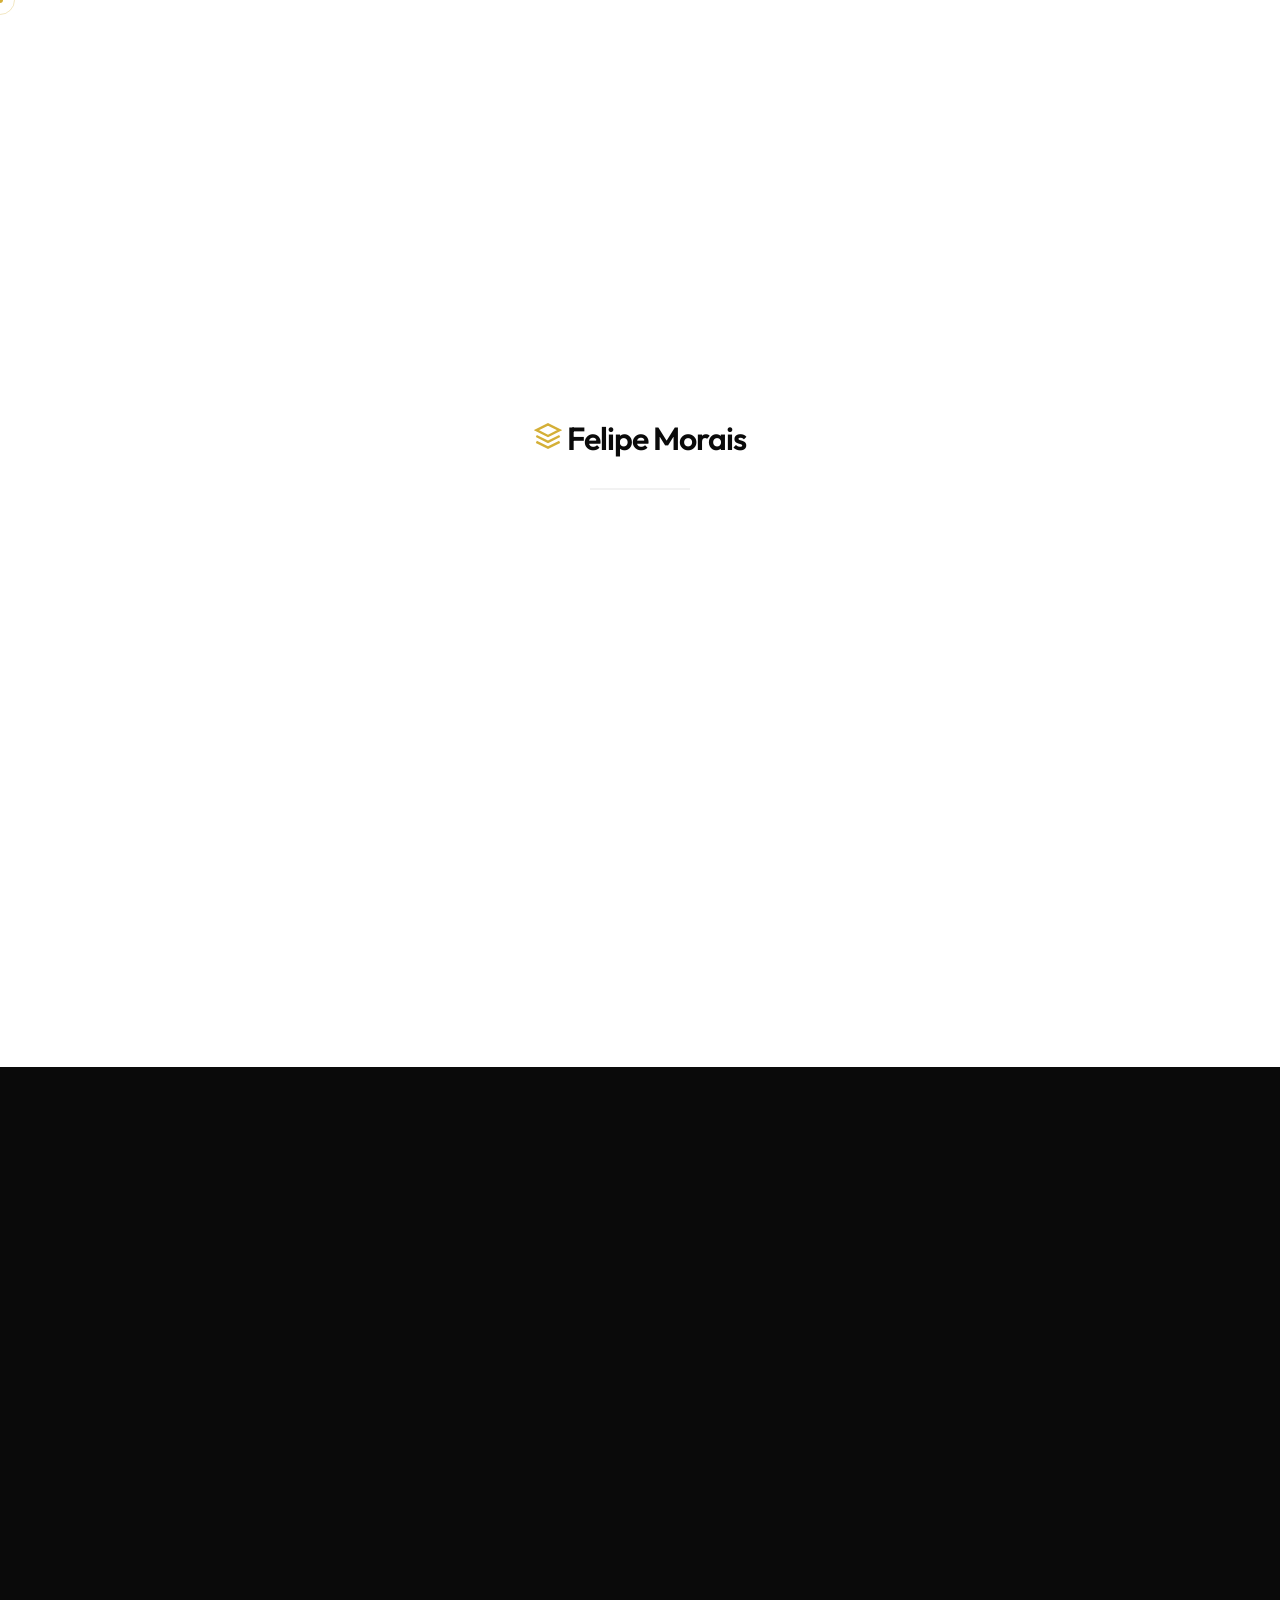
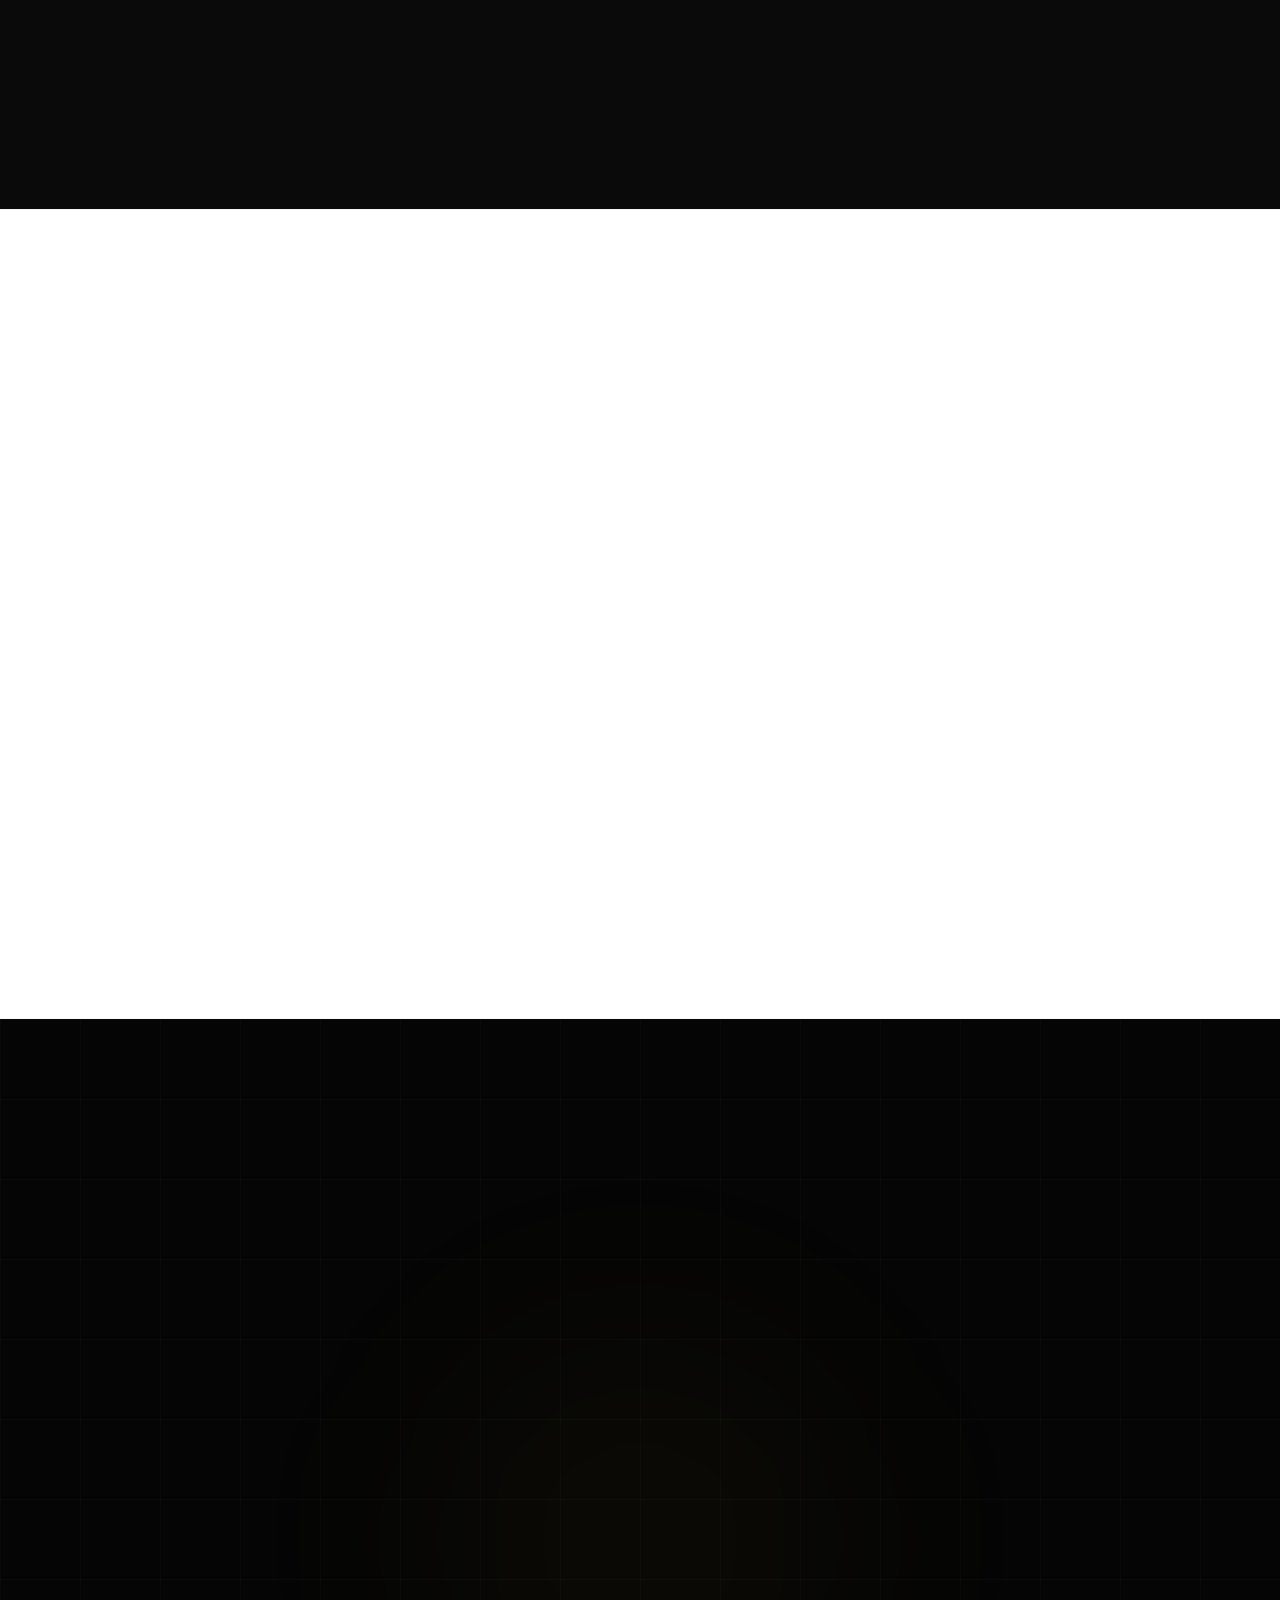
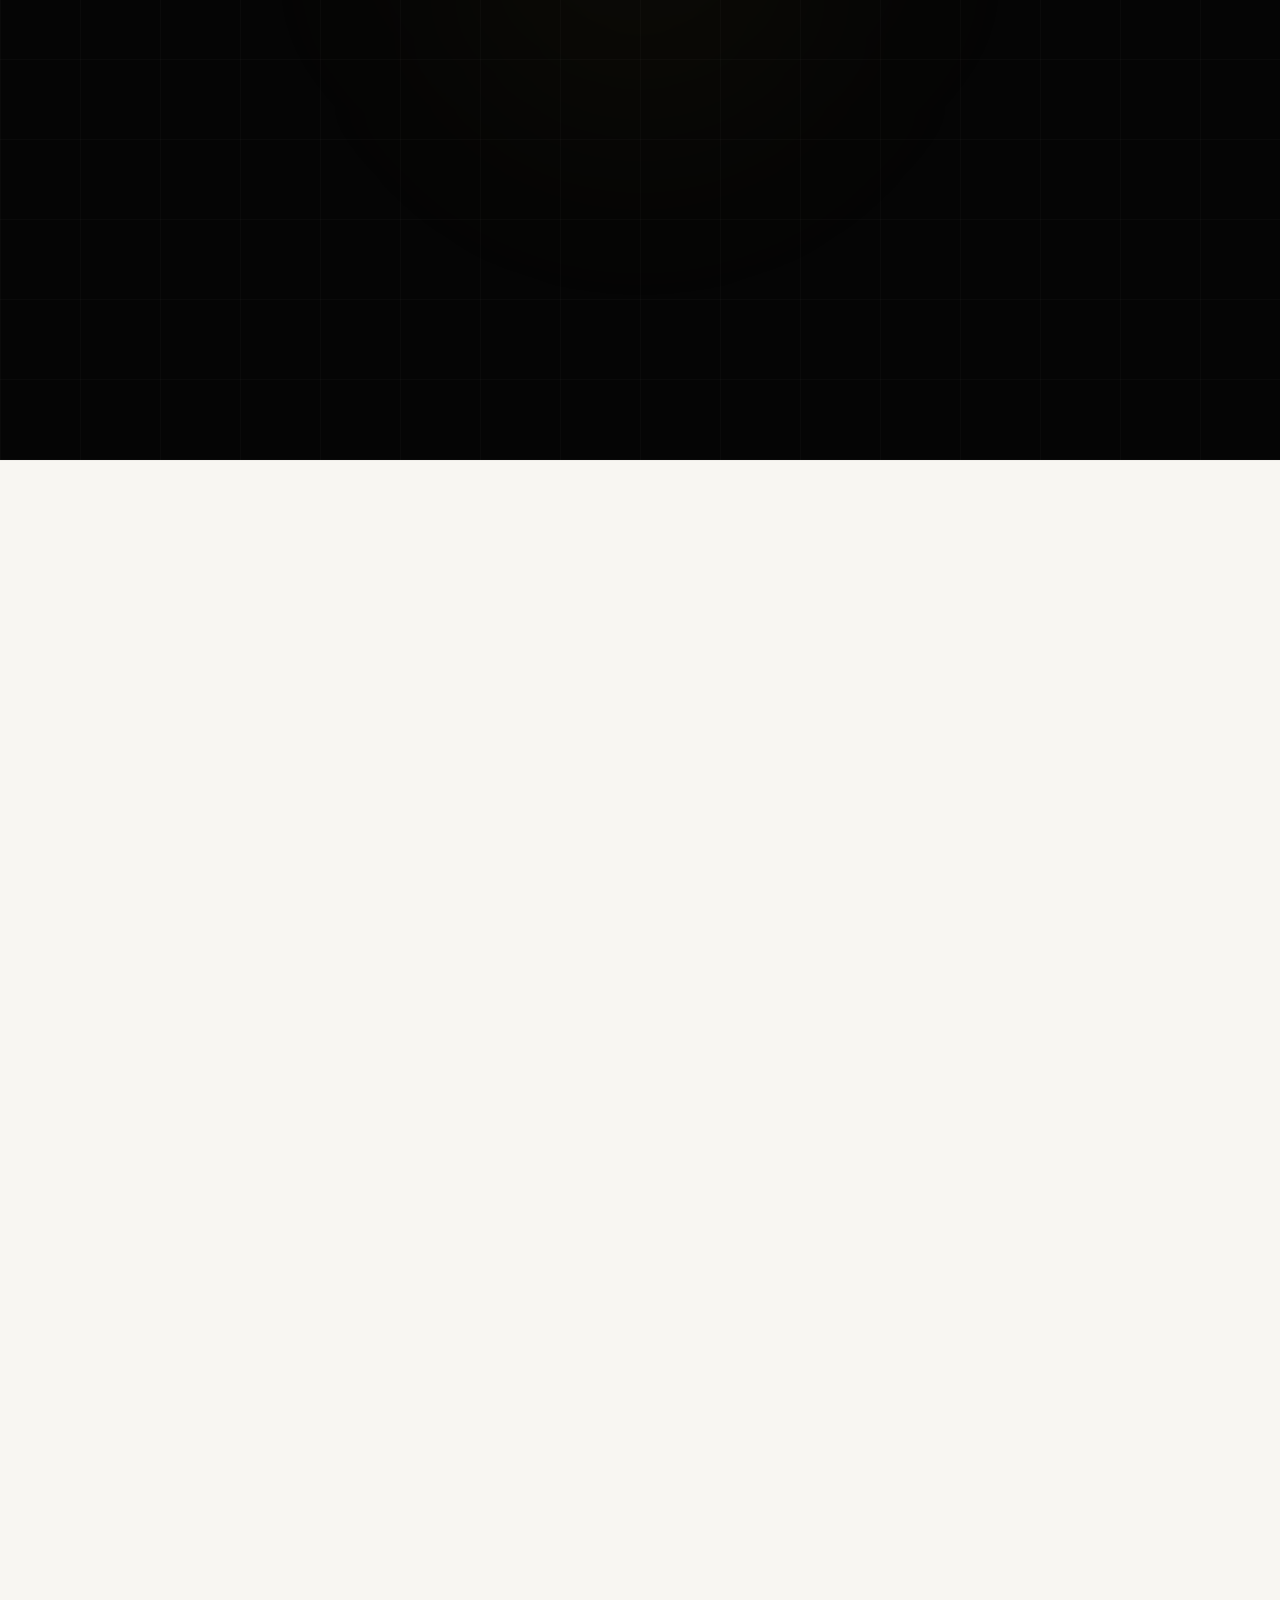
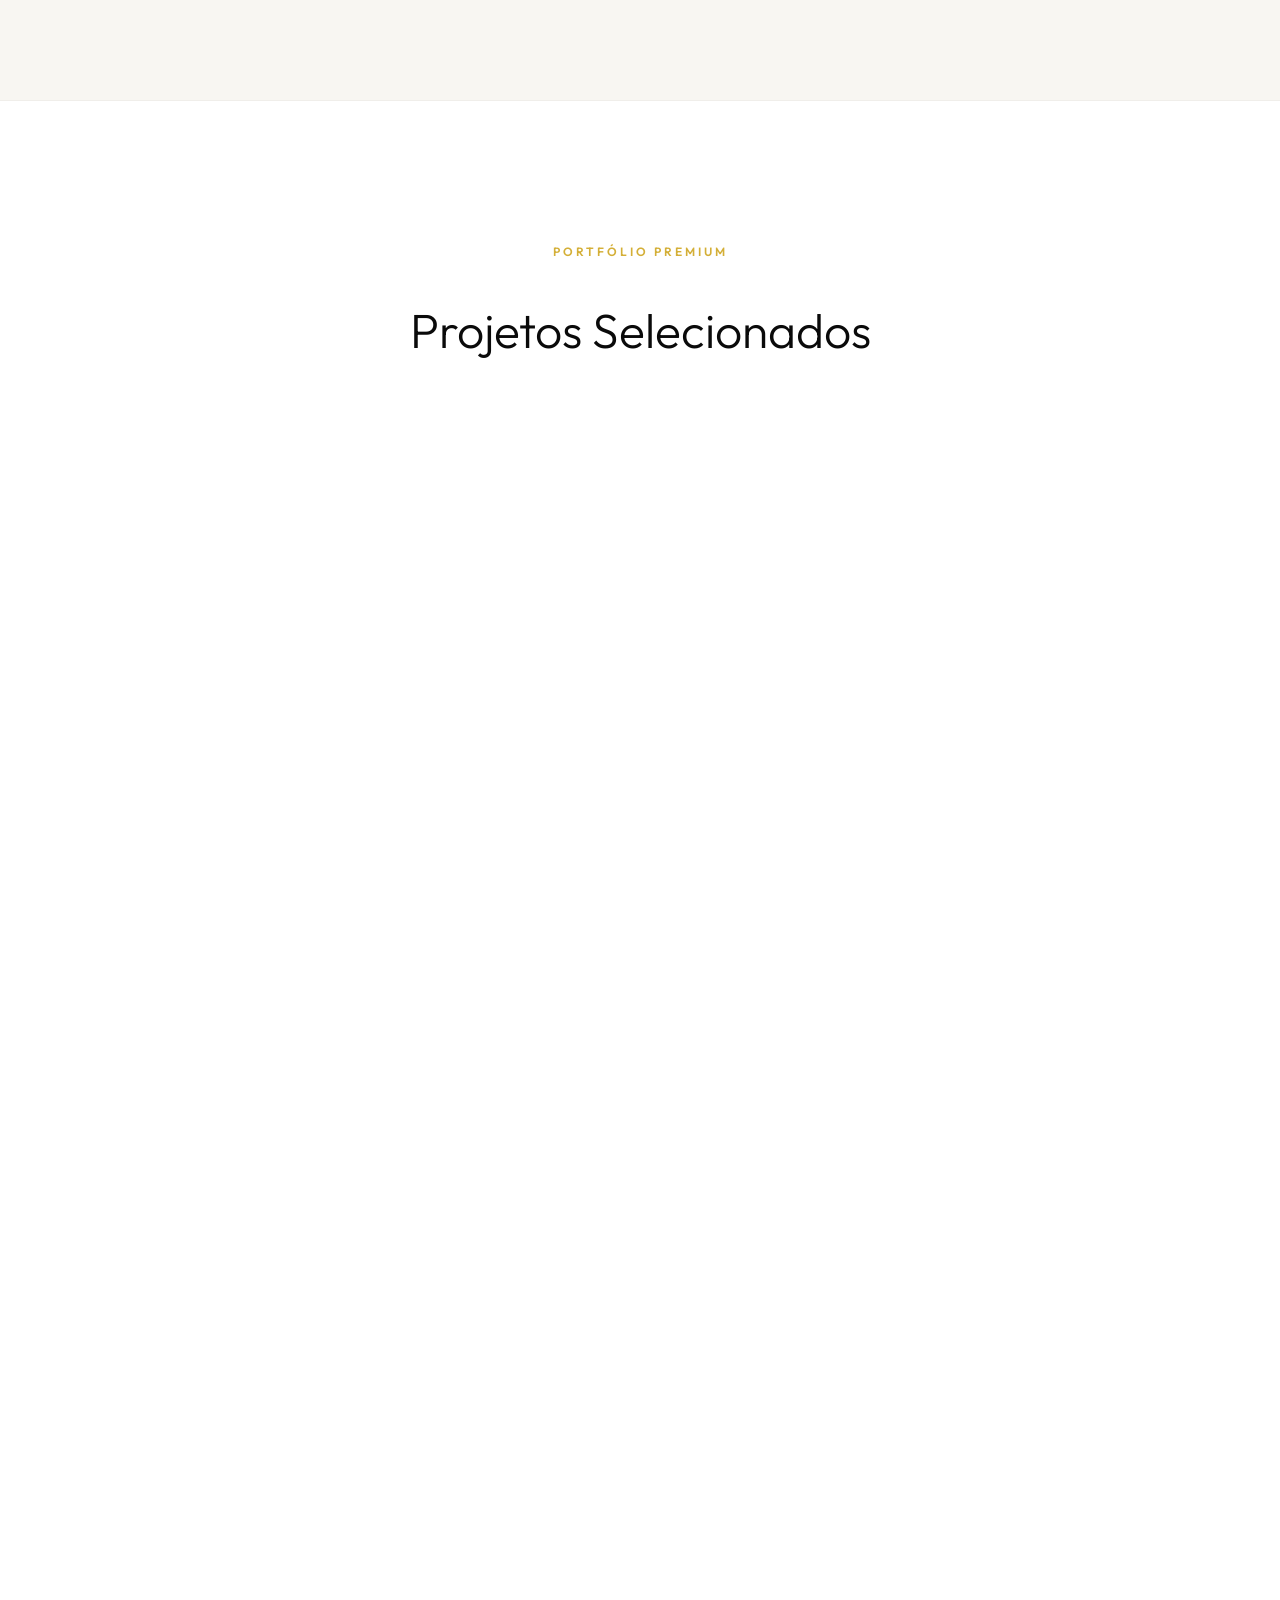
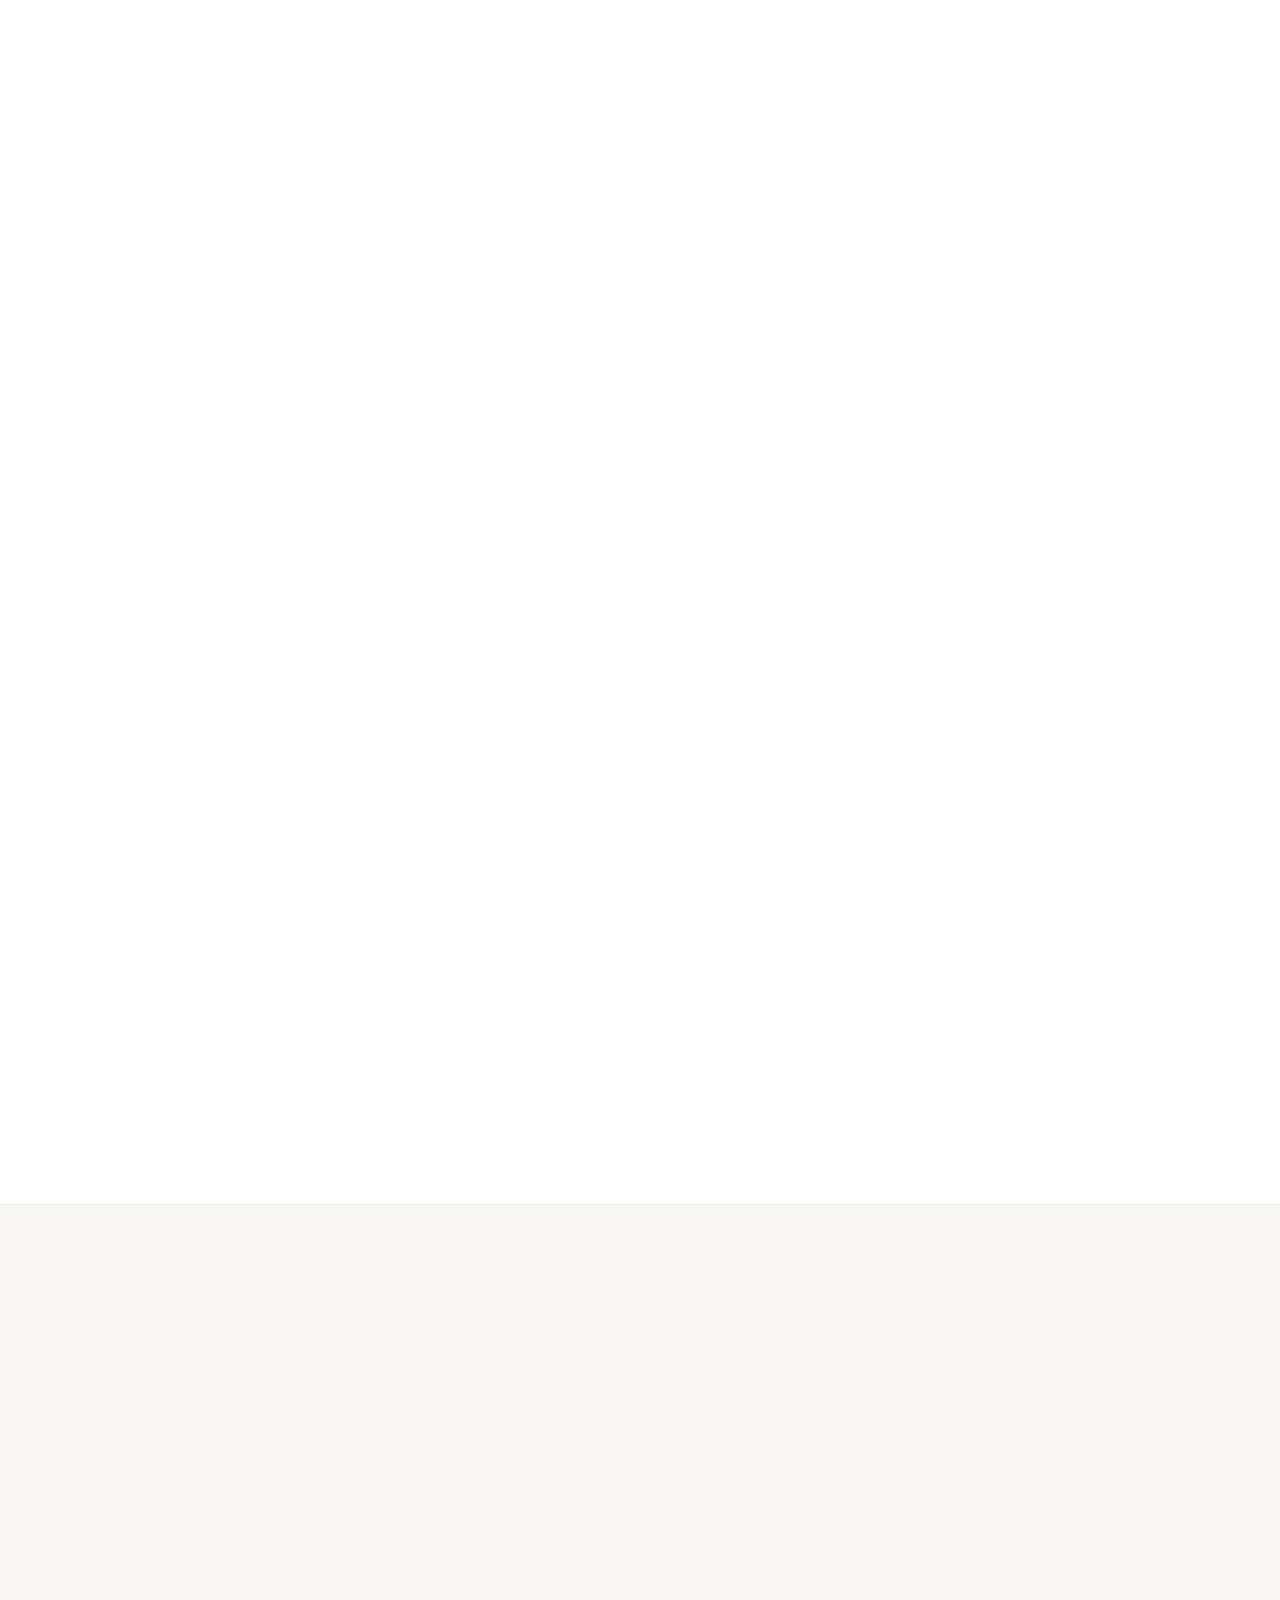
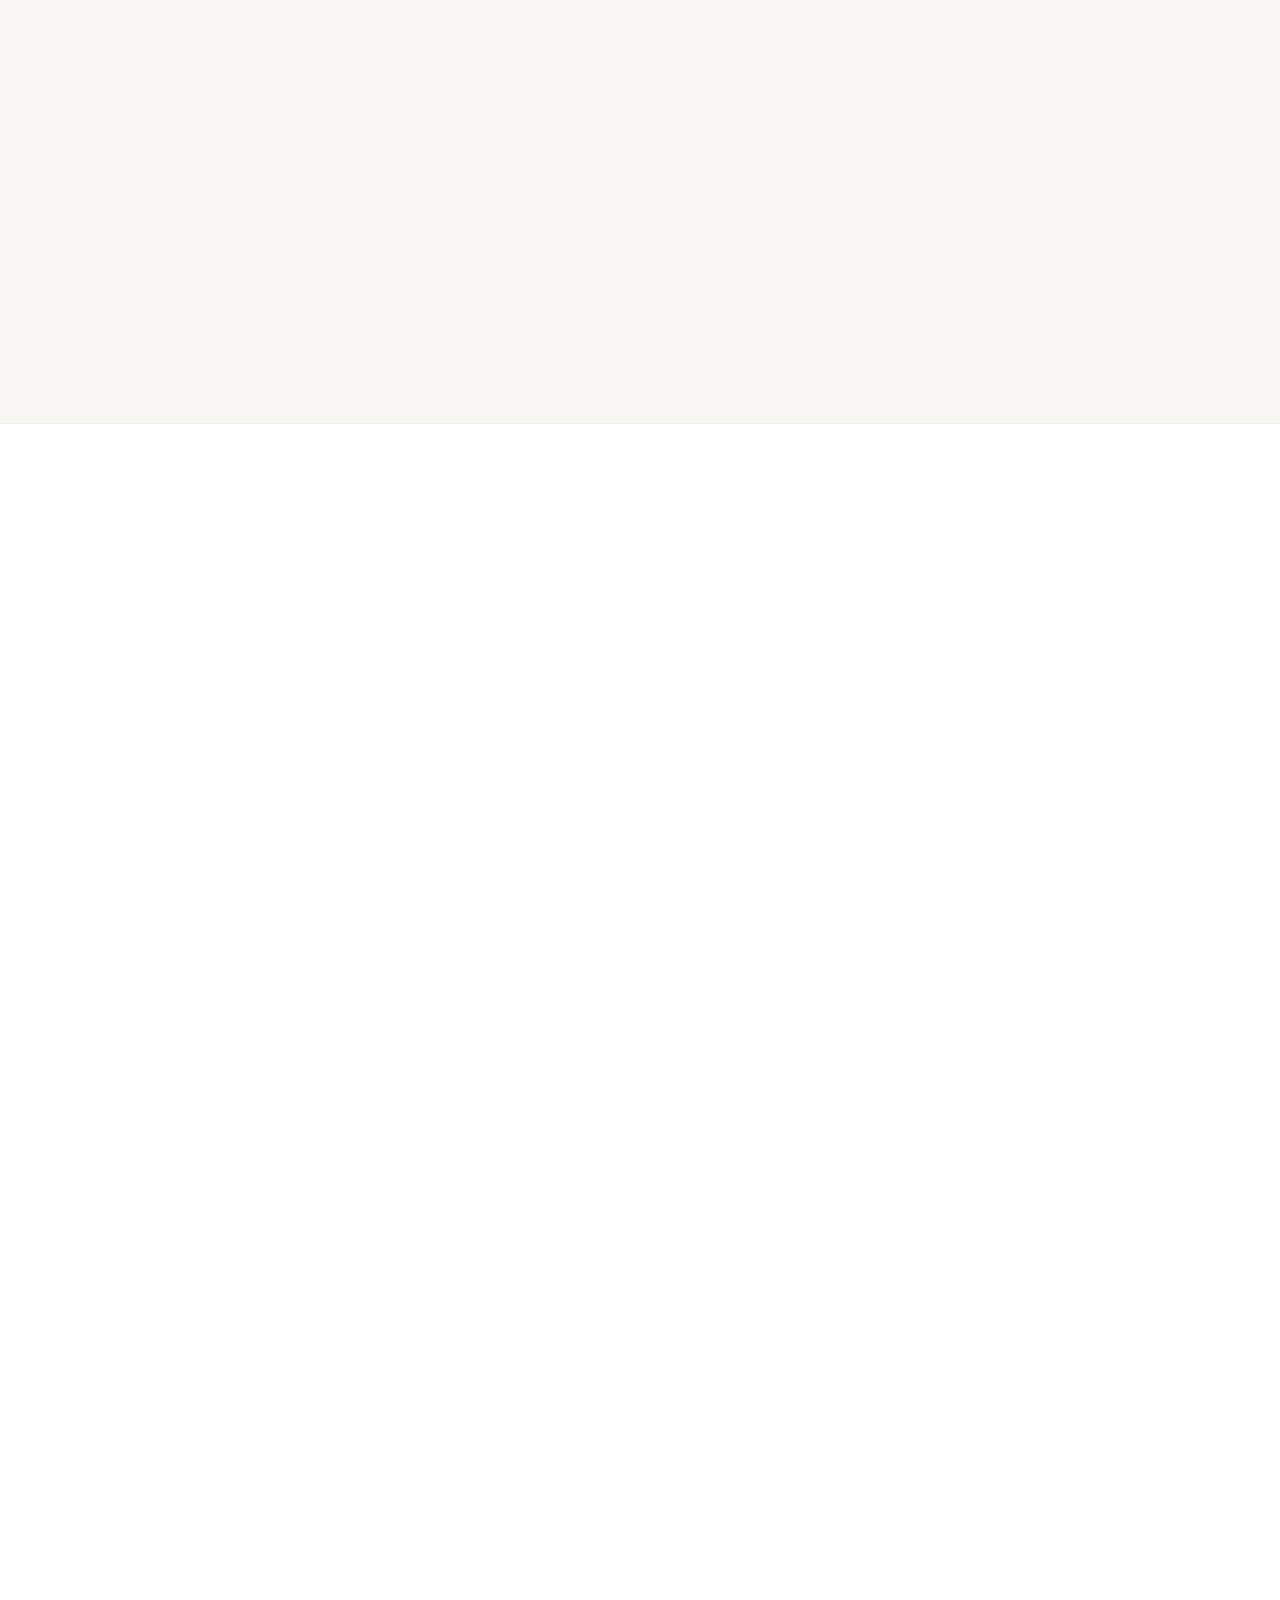
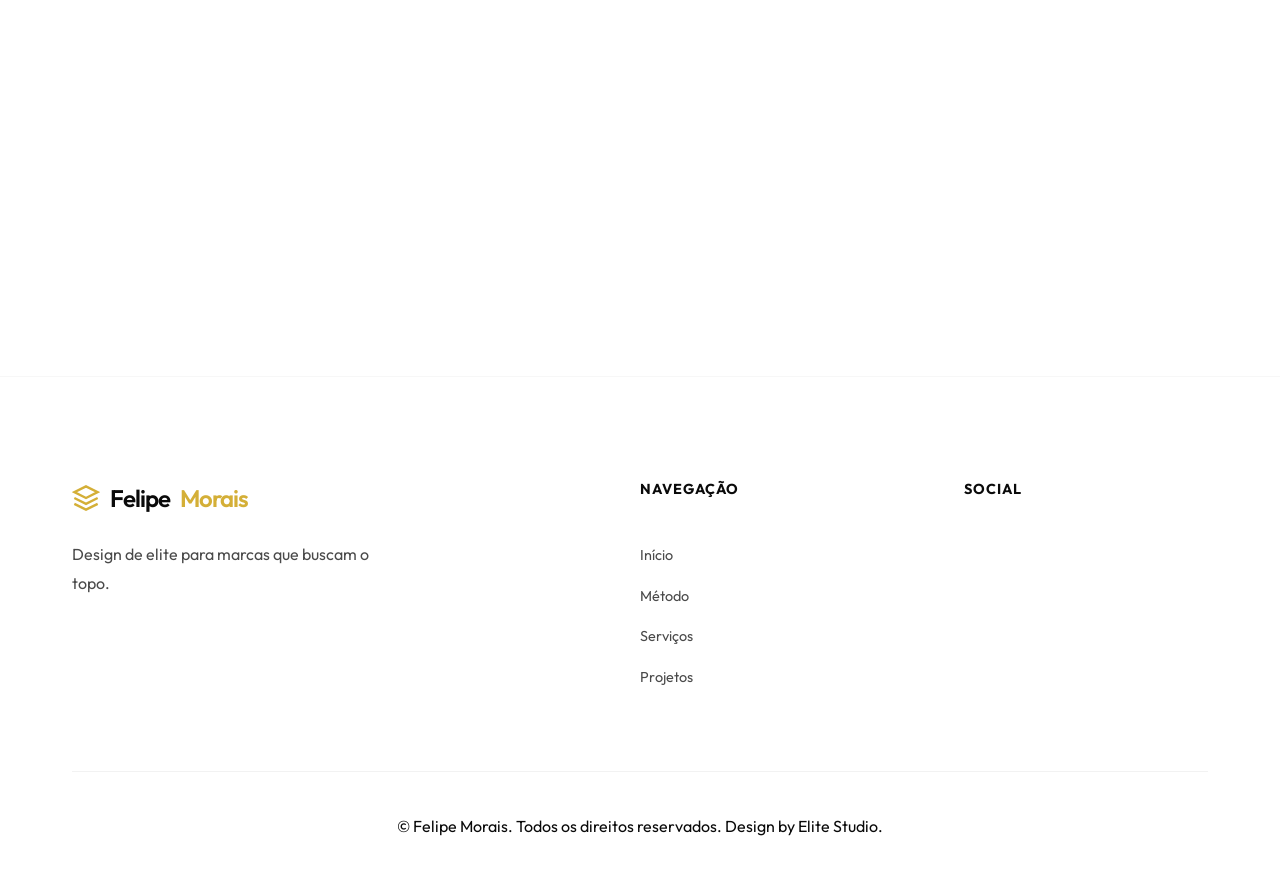
==== index.html @ 2031ccfb "style: update site title for personal branding" ====
<!DOCTYPE html>
<html lang="pt-BR">
<head>
    <meta charset="UTF-8">
    <meta name="viewport" content="width=device-width, initial-scale=1.0">
    <title>Felipe Morais | Criador de sites</title>
    <meta name="description" content="Projetos modernos, rápidos e pensados para conversão. Transforme visitantes em clientes com um design premium.">
    <link rel="stylesheet" href="index.css?v=2.1">
    <link rel="icon" type="image/png" href="favicon.png">
    
    <!-- Open Graph / Facebook -->
    <meta property="og:type" content="website">
    <meta property="og:url" content="https://vossosubdominio.com">
    <meta property="og:title" content="Felipe Morais | Elite Web Design">
    <meta property="og:description" content="Transforme seu negócio com sites de alta performance e design premium.">
    <meta property="og:image" content="https://vossosubdominio.com/og-image.jpg">

    <!-- Twitter -->
    <meta property="twitter:card" content="summary_large_image">
    <meta property="twitter:url" content="https://vossosubdominio.com">
    <meta property="twitter:title" content="Felipe Morais | Elite Web Design">
    <meta property="twitter:description" content="Transforme seu negócio com sites de alta performance e design premium.">
    <meta property="twitter:image" content="https://vossosubdominio.com/og-image.jpg">
    <!-- Lucide Icons -->
    <script src="https://unpkg.com/lucide@latest"></script>
    
    <!-- Calendly link widget begin -->
    <link href="https://assets.calendly.com/assets/external/widget.css" rel="stylesheet">
    <script src="https://assets.calendly.com/assets/external/widget.js" type="text/javascript" async></script>
    <!-- Calendly link widget end -->

    <!-- JSON-LD Schema.org -->
    <script type="application/ld+json">
    {
      "@context": "https://schema.org",
      "@type": "ProfessionalService",
      "name": "Felipe Morais | Elite Web Design",
      "image": "https://vossosubdominio.com/profile.jpg",
      "@id": "",
      "url": "https://vossosubdominio.com",
      "telephone": "+5500000000000",
      "address": {
        "@type": "PostalAddress",
        "streetAddress": "",
        "addressLocality": "Brasília",
        "addressRegion": "DF",
        "postalCode": "",
        "addressCountry": "BR"
      },
      "geo": {
        "@type": "GeoCoordinates",
        "latitude": -15.7942,
        "longitude": -47.8822
      },
      "openingHoursSpecification": {
        "@type": "OpeningHoursSpecification",
        "dayOfWeek": [
          "Monday",
          "Tuesday",
          "Wednesday",
          "Thursday",
          "Friday"
        ],
        "opens": "09:00",
        "closes": "18:00"
      },
      "sameAs": [
        "https://instagram.com/felipemorais",
        "https://linkedin.com/in/felipemorais"
      ]
    }
    </script>
</head>
<body>
    <!-- Floating Background Elements -->
    <div class="floating-shapes">
        <div class="shape shape-1"></div>
        <div class="shape shape-2"></div>
        <div class="shape shape-3"></div>
        <div class="shape shape-4"></div>
    </div>
    <!-- Pre-loader -->
    <div class="preloader">
        <div class="loader-content">
            <div class="loader-logo">
                <svg class="logo-icon" viewBox="0 0 24 24" fill="none" stroke="currentColor" stroke-width="2"><path d="M12 2L2 7l10 5 10-5-10-5zM2 17l10 5 10-5M2 12l10 5 10-5"></path></svg>
                Felipe<span> Morais</span>
            </div>
            <div class="loader-bar"></div>
        </div>
    </div>

    <!-- Custom Cursor -->
    <div class="cursor-dot"></div>
    <div class="cursor-outline"></div>

    <!-- Navigation -->
    <nav>
        <div class="container">
            <div class="logo">
                <svg class="logo-icon" viewBox="0 0 24 24" fill="none" stroke="currentColor" stroke-width="2"><path d="M12 2L2 7l10 5 10-5-10-5zM2 17l10 5 10-5M2 12l10 5 10-5"></path></svg>
                Felipe<span> Morais</span>
            </div>
            <div class="nav-links">
                <a href="#inicio">Início</a>
                <a href="#servicos">Serviços</a>
                <a href="#projetos">Projetos</a>
                <a href="#contato" class="nav-cta">Falar comigo</a>
            </div>
            <div class="nav-actions">
                <button id="theme-toggle" class="theme-btn" aria-label="Alternar tema">
                    <i data-lucide="moon" class="moon-icon"></i>
                    <i data-lucide="sun" class="sun-icon"></i>
                </button>
                <button class="mobile-menu-btn" aria-label="Abrir menu">
                    <span></span>
                    <span></span>
                </button>
            </div>
        </div>
    </nav>

    <!-- Mobile Menu Overlay -->
    <div class="mobile-menu">
        <div class="mobile-menu-header">
            <div class="logo">
                <svg class="logo-icon" viewBox="0 0 24 24" fill="none" stroke="currentColor" stroke-width="2"><path d="M12 2L2 7l10 5 10-5-10-5zM2 17l10 5 10-5M2 12l10 5 10-5"></path></svg>
                Felipe<span> Morais</span>
            </div>
            <button class="close-menu" aria-label="Fechar menu"><i data-lucide="x"></i></button>
        </div>
        <div class="mobile-menu-links">
            <a href="#inicio">Início</a>
            <a href="#servicos">Serviços</a>
            <a href="#projetos">Projetos</a>
            <a href="#contato">Contato</a>
            <a href="#" class="btn btn-gold calendly-trigger">Agendar Reunião</a>
        </div>
    </div>

    <!-- Hero Section -->
    <section class="hero" id="inicio">
        <div class="container hero-centered">
            <div class="hero-content reveal">
                <span class="tag">O Posicionamento que Gera Lucro</span>
                <h1>Seu site atual está te fazendo perder clientes todos os dias — mesmo enquanto você <span class="highlight">dorme</span>.</h1>
                <p>Pare de investir em "sites bonitinhos" que não trazem retorno. Criamos <span class="highlight">máquinas de vendas</span> de alto padrão que transformam visitantes em dinheiro no seu bolso.</p>
                <div class="hero-btns">
                    <a href="#contato" class="btn btn-gold magnetic">Quero um site que vende</a>
                    <a href="javascript:void(0)" class="btn btn-secondary magnetic calendly-trigger">Agendar Reunião VIP</a>
                </div>
                <div class="hero-trust-bar">
                    <div class="trust-item">
                        <strong>+25</strong>
                        <span>Empresas Transformadas</span>
                    </div>
                    <div class="trust-divider"></div>
                    <div class="trust-item">
                        <strong>100%</strong>
                        <span>Foco em Conversão</span>
                    </div>
                    <div class="trust-divider"></div>
                    <div class="trust-item">
                        <strong>24h</strong>
                        <span>Suporte Exclusivo</span>
                    </div>
                </div>
            </div>
        </div>
    </section>

    <!-- Pain Section -->
    <section class="pain-section">
        <div class="container">
            <div class="pain-grid reveal">
                <div class="section-header">
                    <span class="tag" style="color: #ff4d4d;">O Custo da Invisibilidade</span>
                    <h2>Seu site está afastando clientes sem você perceber</h2>
                </div>
                <div class="pain-items">
                    <div class="pain-item">
                        <i data-lucide="clock-8" style="color: #ff4d4d;"></i>
                        <h5>Lentidão Fatal</h5>
                        <p>Cada segundo de demora faz 40% dos seus clientes desistirem e irem para o concorrente.</p>
                    </div>
                    <div class="pain-item">
                        <i data-lucide="user-x" style="color: #ff4d4d;"></i>
                        <h5>Amadorismo Visual</h5>
                        <p>Se o seu site parece antigo, o cliente assume que o seu serviço também é. A confiança morre no primeiro clique.</p>
                    </div>
                    <div class="pain-item">
                        <i data-lucide="phone-off" style="color: #ff4d4d;"></i>
                        <h5>Labirinto Digital</h5>
                        <p>Se o seu contato não é óbvio, o lead desiste. Você está pagando por tráfego que não vira orçamento.</p>
                    </div>
                </div>
            </div>
        </div>
    </section>

    <!-- About Section -->
    <section class="about" id="sobre">
        <div class="container about-grid">
            <div class="about-image reveal">
                <div class="image-wrapper">
                    <img src="profile.jpg" alt="Estrategista Digital">
                </div>
            </div>
            <div class="about-content reveal">
                <span class="tag">Autoridade no Mercado</span>
                <h2>Sua marca merece um design que reflita sua excelência</h2>
                <p>Não entregamos apenas sites; entregamos ativos digitais estratégicos. Cada projeto é uma fusão entre estética minimalista de luxo e engenharia de software focada em ROI (Retorno sobre Investimento).</p>
                <div class="about-stats">
                    <div class="stat">
                        <span class="stat-number">+25</span>
                        <span class="stat-label">Projetos entregues</span>
                    </div>
                    <div class="stat">
                        <span class="stat-number">100%</span>
                        <span class="stat-label">Satisfação VIP</span>
                    </div>
                </div>
            </div>
        </div>
    </section>

    <!-- Method Section -->
    <section class="method" id="metodo">
        <div class="container">
            <div class="method-grid reveal">
                <div class="method-content">
                    <span class="tag">Por que nós?</span>
                    <h2>A Engenharia por trás do Luxo Digital</h2>
                    <p>Não construímos apenas sites; criamos ativos financeiros. Nossa metodologia combina três pilares essenciais para o seu sucesso local:</p>
                    <div class="pillars">
                        <div class="pillar">
                            <i data-lucide="zap"></i>
                            <div>
                                <h5>Velocidade Imbatível</h5>
                                <p>Sites que carregam em menos de 1s. Testado e aprovado pelo Google PageSpeed.</p>
                            </div>
                        </div>
                        <div class="pillar">
                            <i data-lucide="eye"></i>
                            <div>
                                <h5>Engenharia de Conversão</h5>
                                <p>Layouts baseados em comportamento real de compra. Cada pixel é desenhado para gerar o clique.</p>
                            </div>
                        </div>
                        <div class="pillar">
                            <i data-lucide="code-2"></i>
                            <div>
                                <h5>Foco Total em Leads</h5>
                                <p>Estrutura pensada para gerar contatos qualificados no seu WhatsApp, não apenas visitas vazias.</p>
                            </div>
                        </div>
                    </div>
                </div>
            </div>
        </div>
    </section>
    <section class="services" id="servicos">
        <div class="container">
            <div class="section-header reveal">
                <span class="tag">O que fazemos</span>
                <h2 style="font-size: 3rem; margin-bottom: 50px;">Soluções exclusivas para negócios que buscam o topo</h2>
            </div>
            <div class="services-grid">
                <div class="service-card reveal tilt">
                    <i data-lucide="award" class="service-icon"></i>
                    <h3>Posicionamento de Autoridade</h3>
                    <p>Sites institucionais que transmitem confiança imediata e consolidam sua marca no mercado.</p>
                </div>
                <div class="service-card reveal tilt">
                    <i data-lucide="rocket" class="service-icon"></i>
                    <h3>Landing Pages de Alta Performance</h3>
                    <p>Estruturas validadas psicologicamente para maximizar cada centavo do seu tráfego pago.</p>
                </div>
                <div class="service-card reveal tilt">
                    <i data-lucide="component" class="service-icon"></i>
                    <h3>Sistemas de Elite</h3>
                    <p>Desenvolvimento de aplicações robustas para automatizar processos e escalar sua operação.</p>
                </div>
                <div class="service-card reveal tilt">
                    <i data-lucide="zap" class="service-icon"></i>
                    <h3>Otimização de Conversão (CRO)</h3>
                    <p>Auditoria e ajustes técnicos para remover fricções e aumentar sua taxa de fechamento.</p>
                </div>
            </div>
        </div>
    </section>

    <!-- Projects Section -->
    <section class="projects" id="projetos">
        <div class="container">
            <span class="tag" style="text-align: center; display: block;">Portfólio Premium</span>
            <h2 style="text-align: center; margin-bottom: 60px; font-weight: 300; font-size: 3rem;">Projetos Selecionados</h2>
            <div class="projects-grid featured-single">
                <div class="project-item reveal tilt" data-project="cmplace">
                    <img src="cmplace_hero.png" alt="CM Place - Luxury iPhone Store" loading="lazy">
                    <div class="project-overlay">
                        <div class="project-info">
                            <span class="project-tag">Case Study de Sucesso</span>
                            <h4>CM Place — Elite Apple Reseller</h4>
                            <p style="color: rgba(255,255,255,0.9)">Transformação digital completa: de uma loja comum a um ecossistema de luxo.</p>
                            <button class="btn-project-detail">Explorar Estudo de Caso</button>
                        </div>
                    </div>
                </div>
            </div>
        </div>
    </section>



    <!-- Comparison Section -->
    <section class="comparison" id="diferenciais">
        <div class="container">
            <div class="section-header reveal" style="text-align: center; margin-bottom: 60px;">
                <span class="tag">O Diferencial</span>
                <h2>Por que não somos apenas mais uma agência?</h2>
            </div>
            <div class="comparison-grid reveal">
                <div class="comp-card common">
                    <h4>Sites Comuns</h4>
                    <ul>
                        <li><i data-lucide="x-circle"></i> Design genérico e datado</li>
                        <li><i data-lucide="x-circle"></i> Carregamento lento (perde leads)</li>
                        <li><i data-lucide="x-circle"></i> Sem estratégia de conversão</li>
                        <li><i data-lucide="x-circle"></i> Suporte demorado</li>
                    </ul>
                </div>
                <div class="comp-card premium">
                    <div class="best-value">RECOMENDADO</div>
                    <h4>Nossa Entrega Premium</h4>
                    <ul>
                        <li><i data-lucide="check-circle-2"></i> Design Exclusivo de Luxo</li>
                        <li><i data-lucide="check-circle-2"></i> Performance Extrema (SEO)</li>
                        <li><i data-lucide="check-circle-2"></i> Foco Total em Vendas</li>
                        <li><i data-lucide="check-circle-2"></i> Consultoria Estratégica</li>
                    </ul>
                </div>
            </div>
        </div>
    </section>

    <!-- Full Package Section -->
    <section class="full-package reveal">
        <div class="container">
            <div class="package-card">
                <div class="package-header">
                    <span class="tag">Solução Completa</span>
                    <h2>Você foca no negócio, nós cuidamos de todo o resto</h2>
                    <p>Esqueça a burocracia técnica. Entregamos seu ecossistema digital 100% pronto para lucrar.</p>
                </div>
                <div class="package-grid">
                    <div class="package-item">
                        <i data-lucide="globe"></i>
                        <div>
                            <h5>Domínio e Hospedagem</h5>
                            <p>Configuração completa e o primeiro ano por nossa conta.</p>
                        </div>
                    </div>
                    <div class="package-item">
                        <i data-lucide="shield-check"></i>
                        <div>
                            <h5>Certificado SSL (Segurança)</h5>
                            <p>Seu site seguro e com o selo de confiança do Google.</p>
                        </div>
                    </div>
                    <div class="package-item">
                        <i data-lucide="smartphone"></i>
                        <div>
                            <h5>Design 100% Responsivo</h5>
                            <p>Experiência impecável em qualquer tamanho de tela.</p>
                        </div>
                    </div>
                    <div class="package-item">
                        <i data-lucide="search"></i>
                        <div>
                            <h5>SEO Local Estratégico</h5>
                            <p>Otimizado para ser encontrado por quem está perto de você.</p>
                        </div>
                    </div>
                    <div class="package-item">
                        <i data-lucide="message-square"></i>
                        <div>
                            <h5>WhatsApp Integrado</h5>
                            <p>Botões de contato estrategicamente posicionados.</p>
                        </div>
                    </div>
                    <div class="package-item">
                        <i data-lucide="headphones"></i>
                        <div>
                            <h5>Suporte VIP Vitalício</h5>
                            <p>Dúvidas ou ajustes? Estamos a um clique de distância.</p>
                        </div>
                    </div>
                </div>
            </div>
        </div>
    </section>



    <!-- Testimonials Section -->
    <section class="testimonials">
        <div class="container">
            <div class="section-header reveal" style="text-align: center; margin-bottom: 60px;">
                <span class="tag">Quem já confia</span>
                <h2>Resultados reais para negócios locais</h2>
            </div>
            <div class="testimonials-grid">
                <div class="testimonial-card reveal">
                    <div class="testimonial-content">
                        <p>"O novo site mudou o jogo para minha clínica. Hoje recebemos muito mais agendamentos pelo WhatsApp do que antes."</p>
                    </div>
                    <div class="testimonial-author">
                        <img src="https://images.unsplash.com/photo-1560250097-0b93528c311a?w=100&h=100&fit=crop" alt="João Silva" class="author-img">
                        <div class="author-info">
                            <h5>João Silva</h5>
                            <span>Clínica Sorriso</span>
                        </div>
                    </div>
                </div>
                <div class="testimonial-card reveal">
                    <div class="testimonial-content">
                        <p>"Eu achava que não precisava de site, mas o design premium passou uma confiança que fez minhas vendas dobrarem."</p>
                    </div>
                    <div class="testimonial-author">
                        <img src="https://images.unsplash.com/photo-1573496359142-b8d87734a5a2?w=100&h=100&fit=crop" alt="Maria Oliveira" class="author-img">
                        <div class="author-info">
                            <h5>Maria Oliveira</h5>
                            <span>Lux Store</span>
                        </div>
                    </div>
                </div>
                <div class="testimonial-card reveal">
                    <div class="testimonial-content">
                        <p>"O site carrega instantaneamente no celular dos clientes. Ficou muito fácil para eles verem nossos produtos e pedirem."</p>
                    </div>
                    <div class="testimonial-author">
                        <img src="https://images.unsplash.com/photo-1472099645785-5658abf4ff4e?w=100&h=100&fit=crop" alt="Ricardo Lima" class="author-img">
                        <div class="author-info">
                            <h5>Ricardo Lima</h5>
                            <span>Restaurante Divino</span>
                        </div>
                    </div>
                </div>
            </div>
        </div>
    </section>

    <!-- Process Section -->
    <section class="process" id="metodo">
        <div class="container">
            <div class="section-header reveal" style="text-align: center; margin-bottom: 80px;">
                <span class="tag">O Método</span>
                <h2>Sua jornada rumo à elite digital</h2>
            </div>
            <div class="process-timeline">
                <div class="process-step reveal">
                    <div class="step-number">01</div>
                    <div class="step-content">
                        <h4>Imersão & Estratégia</h4>
                        <p>Entendemos seu modelo de negócio, público-alvo e objetivos para criar um plano de ataque certeiro.</p>
                    </div>
                </div>
                <div class="process-step reveal">
                    <div class="step-number">02</div>
                    <div class="step-content">
                        <h4>Design de Alta Fidelidade</h4>
                        <p>Prototipagem exclusiva focada em experiência do usuário e psicologia de vendas (UX/UI).</p>
                    </div>
                </div>
                <div class="process-step reveal">
                    <div class="step-number">03</div>
                    <div class="step-content">
                        <h4>Desenvolvimento de Elite</h4>
                        <p>Transformamos o design em código limpo, ultra rápido e otimizado para todos os dispositivos.</p>
                    </div>
                </div>
                <div class="process-step reveal">
                    <div class="step-number">04</div>
                    <div class="step-content">
                        <h4>Lançamento & Escala</h4>
                        <p>Seu site entra no ar configurado para conversão, pronto para escalar seu faturamento.</p>
                    </div>
                </div>
            </div>
        </div>
    </section>

    <!-- FAQ Section -->
    <section class="faq" id="faq">
        <div class="container">
            <div class="section-header reveal" style="text-align: center; margin-bottom: 60px;">
                <span class="tag">Dúvidas Comuns</span>
                <h2>FAQ de Negócios</h2>
            </div>
            <div class="faq-accordion reveal">
                <div class="faq-item">
                    <div class="faq-question">
                        <h5>Quanto tempo leva para o site ficar pronto?</h5>
                        <i data-lucide="plus"></i>
                    </div>
                    <div class="faq-answer">
                        <p>O prazo médio para uma landing page premium é de 7 a 15 dias úteis, dependendo da complexidade e da agilidade no envio das informações.</p>
                    </div>
                </div>
                <div class="faq-item">
                    <div class="faq-question">
                        <h5>Você também faz a identidade visual?</h5>
                        <i data-lucide="plus"></i>
                    </div>
                    <div class="faq-answer">
                        <p>Sim! Além do desenvolvimento, oferecemos o serviço de Branding e Design Visual para garantir que sua marca transmita autoridade total.</p>
                    </div>
                </div>
                <div class="faq-item">
                    <div class="faq-question">
                        <h5>O site terá suporte após o lançamento?</h5>
                        <i data-lucide="plus"></i>
                    </div>
                    <div class="faq-answer">
                        <p>Com certeza. Oferecemos 30 dias de suporte total pós-lançamento e planos de manutenção para manter seu site sempre rápido e seguro.</p>
                    </div>
                </div>
                <div class="faq-item">
                    <div class="faq-question">
                        <h5>Como funciona o pagamento?</h5>
                        <i data-lucide="plus"></i>
                    </div>
                    <div class="faq-answer">
                        <p>Trabalhamos com 50% de sinal para reserva de agenda e 50% na entrega final, via Pix, Boleto ou Cartão de Crédito.</p>
                    </div>
                </div>
            </div>
        </div>
    </section>

    <!-- Final CTA Section -->
    <section class="final-cta">
        <div class="container">
            <div class="cta-box reveal">
                <div class="cta-content">
                    <h2>Pronto para elevar seu posicionamento digital?</h2>
                    <p>Vagas limitadas para novos projetos este mês. Garanta sua consultoria estratégica agora.</p>
                    <div class="cta-btns">
                        <a href="#contato" class="btn btn-gold magnetic">Iniciar meu projeto</a>
                        <a href="javascript:void(0)" class="btn btn-outline-white magnetic calendly-trigger">Ver agenda disponível</a>
                    </div>
                </div>
            </div>
        </div>
    </section>

    <!-- Contact Section -->
    <section class="contact-section" id="contato">
        <div class="container">
            <div class="contact-grid reveal">
                <div class="contact-info">
                    <span class="tag">O Próximo Passo</span>
                    <h2>Vamos construir o site que vai fazer seu negócio crescer de verdade?</h2>
                    <p>Não aceite menos do que o topo. Solicite sua consultoria e pare de perder dinheiro hoje mesmo.</p>
                    <div class="contact-details">
                        <div class="contact-item">
                            <i data-lucide="mail"></i>
                            <span>soufelipemorais@gmail.com</span>
                        </div>
                        <div class="contact-item">
                            <i data-lucide="map-pin"></i>
                            <span>Atendimento Digital para todo o Brasil</span>
                        </div>
                    </div>
                </div>
                <form class="contact-form" action="https://formspree.io/f/mvzlpwlr" method="POST">
                    <input type="text" name="nome" placeholder="Nome Completo" required>
                    <input type="tel" name="whatsapp" placeholder="Seu WhatsApp (com DDD)" required>
                    <input type="text" name="empresa" placeholder="Nome da Empresa / Ramo" required>
                    <textarea name="mensagem" placeholder="Fale um pouco sobre seu projeto e objetivos..." rows="4"></textarea>
                    <button type="submit" class="btn btn-gold">Quero meu projeto premium</button>
                </form>
            </div>
        </div>
    </section>

    <!-- Footer -->
    <footer>
        <div class="container">
            <div class="footer-grid">
                <div class="footer-brand">
                    <div class="logo">
                        <svg class="logo-icon" viewBox="0 0 24 24" fill="none" stroke="currentColor" stroke-width="2"><path d="M12 2L2 7l10 5 10-5-10-5zM2 17l10 5 10-5M2 12l10 5 10-5"></path></svg>
                        Felipe<span> Morais</span>
                    </div>
                    <p>Design de elite para marcas que buscam o topo.</p>
                </div>
                <div class="footer-nav">
                    <h5>Navegação</h5>
                    <a href="#inicio">Início</a>
                    <a href="#metodo">Método</a>
                    <a href="#servicos">Serviços</a>
                    <a href="#projetos">Projetos</a>
                </div>
                <div class="footer-social">
                    <h5>Social</h5>
                    <div class="social-icons">
                        <a href="https://instagram.com/felipemorais_" target="_blank"><i data-lucide="instagram"></i></a>
                        <a href="https://linkedin.com/in/felipemorais" target="_blank"><i data-lucide="linkedin"></i></a>
                        <a href="https://github.com/DevSyntaxx" target="_blank"><i data-lucide="github"></i></a>
                    </div>
                </div>
            </div>
            <div class="footer-bottom">
                <p class="copyright">© <span id="current-year"></span> Felipe Morais. Todos os direitos reservados. Design by Elite Studio.</p>
            </div>
        </div>
    </footer>

    <!-- Project Modal -->
    <div class="project-modal" id="project-modal">
        <div class="modal-overlay"></div>
        <div class="modal-container">
            <button class="modal-close"><i data-lucide="x"></i></button>
            <div class="modal-content">
                <div class="modal-header">
                    <span class="modal-tag">Case Study</span>
                    <h2 id="modal-title">Título do Projeto</h2>
                </div>
                <div class="modal-body">
                    <div class="modal-image">
                        <img id="modal-img" src="" alt="">
                    </div>
                    <div class="modal-info">
                        <div class="info-group">
                            <h5>O Desafio</h5>
                            <p id="modal-challenge"></p>
                        </div>
                        <div class="info-group">
                            <h5>A Solução</h5>
                            <p id="modal-solution"></p>
                        </div>
                        <div class="info-group">
                            <h5>O Resultado</h5>
                            <p id="modal-result" class="highlight-result"></p>
                        </div>
                        <a href="#" class="btn btn-gold calendly-trigger" style="width: 100%; text-align: center;">Quero um resultado assim</a>
                    </div>
                </div>
            </div>
        </div>
    </div>

    <!-- Success Modal -->
    <div class="project-modal" id="success-modal">
        <div class="modal-overlay"></div>
        <div class="modal-container" style="max-width: 500px; text-align: center;">
            <button class="modal-close"><i data-lucide="x"></i></button>
            <div class="modal-content">
                <div class="success-icon" style="font-size: 4rem; color: #2ecc71; margin-bottom: 20px;">
                    <i data-lucide="check-circle-2"></i>
                </div>
                <h2>Mensagem Enviada!</h2>
                <p>Recebemos seus dados. Felipe Morais entrará em contato com você pessoalmente em até 24 horas úteis.</p>
                <button class="btn btn-gold modal-close-btn" style="margin-top: 30px; width: 100%;">Entendido</button>
            </div>
        </div>
    </div>

    <script src="index.js"></script>
</body>
</html>
---- index.css ----
@import url('https://fonts.googleapis.com/css2?family=Outfit:wght@200;300;400;500;600&display=swap');

:root {
    --bg-main: #FFFFFF;
    --bg-secondary: #F8F6F2;
    --bg-surface: #FFFFFF;
    --bg-glass: rgba(255, 255, 255, 0.7);
    --text-primary: #0A0A0A;
    --text-secondary: #4A4A4A;
    --accent-gold: #D4AF37;
    --accent-gold-light: #F1D27A;
    --accent-gold-gradient: linear-gradient(135deg, #D4AF37 0%, #F1D27A 100%);
    --shadow-soft: 0 20px 50px rgba(0,0,0,0.03);
    --shadow-premium: 0 40px 100px -20px rgba(0, 0, 0, 0.08);
    --shadow-glow: 0 10px 30px rgba(212, 175, 55, 0.2);
    --border-subtle: rgba(0, 0, 0, 0.03);
    --transition-premium: all 0.8s cubic-bezier(0.16, 1, 0.3, 1);
    --transition-smooth: all 0.3s ease;
    --font-main: 'Outfit', sans-serif;
}

[data-theme="dark"] {
    --bg-main: #050505;
    --bg-secondary: #0A0A0A;
    --bg-surface: #111111;
    --bg-glass: rgba(5, 5, 5, 0.7);
    --text-primary: #FFFFFF;
    --text-secondary: #A0A0A0;
    --shadow-soft: 0 20px 50px rgba(0,0,0,0.3);
    --shadow-premium: 0 40px 100px -20px rgba(0, 0, 0, 0.5);
    --border-subtle: rgba(255, 255, 255, 0.05);
}

* {
    margin: 0;
    padding: 0;
    box-sizing: border-box;
    -webkit-font-smoothing: antialiased;
}

body {
    background-color: var(--bg-main);
    background-image: 
        radial-gradient(at 0% 0%, rgba(212, 175, 55, 0.08) 0px, transparent 50%),
        radial-gradient(at 100% 0%, rgba(212, 175, 55, 0.05) 0px, transparent 50%);
    background-attachment: fixed;
    color: var(--text-primary);
    font-family: var(--font-main);
    line-height: 1.8;
    overflow-x: hidden;
    position: relative;
}

body::after {
    content: "";
    position: fixed;
    inset: 0;
    background-image: url('data:image/svg+xml,<svg viewBox="0 0 200 200" xmlns="http://www.w3.org/2000/svg"><filter id="noiseFilter"><feTurbulence type="fractalNoise" baseFrequency="0.8" numOctaves="4" stitchTiles="stitch" /></filter><rect width="100%" height="100%" filter="url(%23noiseFilter)" /></svg>');
    opacity: 0.02;
    pointer-events: none;
    z-index: 9999;
}

body::before {
    content: "";
    position: fixed;
    top: 0;
    left: 0;
    width: 100%;
    height: 100%;
    background-image: url('data:image/svg+xml,<svg viewBox="0 0 200 200" xmlns="http://www.w3.org/2000/svg"><filter id="noiseFilter"><feTurbulence type="fractalNoise" baseFrequency="0.65" numOctaves="3" stitchTiles="stitch" /></filter><rect width="100%" height="100%" filter="url(%23noiseFilter)" /></svg>');
    opacity: 0.03;
    pointer-events: none;
    z-index: 9999;
}

/* Floating Background Elements */
.floating-shapes {
    position: fixed;
    top: 0;
    left: 0;
    width: 100%;
    height: 100%;
    overflow: hidden;
    z-index: -1;
    pointer-events: none;
}

.shape {
    position: absolute;
    border-radius: 50%;
    filter: blur(120px);
    opacity: 0.2;
    background: var(--accent-gold);
    animation: floatShape 25s infinite alternate ease-in-out;
}

.shape-1 { width: 600px; height: 600px; top: -200px; left: -100px; opacity: 0.1; }
.shape-2 { width: 500px; height: 500px; bottom: -100px; right: -100px; background: #F3D995; animation-delay: -7s; }
.shape-3 { width: 400px; height: 400px; top: 30%; left: 50%; background: var(--accent-gold-light); animation-delay: -12s; opacity: 0.05; }
.shape-4 { width: 300px; height: 300px; bottom: 20%; left: 10%; background: var(--accent-gold); animation-delay: -3s; opacity: 0.1; }

@keyframes floatShape {
    0% { transform: translate(0, 0) rotate(0deg) scale(1); }
    100% { transform: translate(100px, 100px) rotate(30deg) scale(1.2); }
}
.preloader {
    position: fixed;
    top: 0;
    left: 0;
    width: 100%;
    height: 100%;
    background: var(--bg-main);
    display: flex;
    justify-content: center;
    align-items: center;
    z-index: 10000;
    transition: opacity 0.8s ease, visibility 0.8s;
}

.loader-content {
    text-align: center;
}

.loader-logo {
    font-size: 2rem;
    font-weight: 600;
    margin-bottom: 20px;
    letter-spacing: -1px;
}

.loader-bar {
    width: 100px;
    height: 2px;
    background: rgba(0,0,0,0.05);
    margin: 0 auto;
    position: relative;
    overflow: hidden;
}

.loader-bar::after {
    content: '';
    position: absolute;
    left: -100%;
    width: 100%;
    height: 100%;
    background: var(--accent-gold);
    animation: loading 1.5s infinite;
}

@keyframes loading {
    100% { left: 100%; }
}

/* Custom Cursor */
.cursor-dot, .cursor-outline {
    pointer-events: none;
    position: fixed;
    top: 0;
    left: 0;
    border-radius: 50%;
    z-index: 10001;
    transform: translate(-50%, -50%);
    transition: transform 0.1s ease;
}

.cursor-dot {
    width: 6px;
    height: 6px;
    background: var(--accent-gold);
}

.cursor-outline {
    width: 30px;
    height: 30px;
    border: 1px solid rgba(212, 175, 55, 0.3);
    transition: all 0.3s ease;
}

@media (max-width: 1024px) {
    .cursor-dot, .cursor-outline { display: none; }
    
    .container {
        padding: 0 1.5rem;
    }
}

/* Layout Utilities */
.container {
    max-width: 1200px;
    margin: 0 auto;
    padding: 0 2rem;
}

section {
    padding: 140px 0;
    background-color: var(--bg-main);
}

.reveal {
    opacity: 0;
    transform: translateY(40px);
    transition: opacity 1s cubic-bezier(0.16, 1, 0.3, 1), transform 1s cubic-bezier(0.16, 1, 0.3, 1);
}

.reveal.active {
    opacity: 1;
    transform: translateY(0);
}

/* Navbar */
nav {
    position: fixed;
    top: 0;
    left: 0;
    width: 100%;
    z-index: 1000;
    background: var(--bg-glass);
    backdrop-filter: blur(20px);
    border-bottom: 1px solid var(--border-subtle);
    transition: var(--transition-premium);
}

nav .container {
    height: 70px;
    display: flex;
    justify-content: space-between;
    align-items: center;
}

.logo {
    font-weight: 600;
    font-size: 1.5rem;
    letter-spacing: -1px;
    display: flex;
    align-items: center;
    gap: 10px;
}

.logo-icon {
    width: 28px;
    height: 28px;
    color: var(--accent-gold);
}

.logo span {
    color: var(--accent-gold);
}

.nav-links {
    display: flex;
    gap: 30px;
}

.nav-links a {
    text-decoration: none;
    color: var(--text-primary);
    font-size: 0.9rem;
    font-weight: 400;
    transition: var(--transition-smooth);
    opacity: 0.7;
    position: relative;
}

.nav-links a.active {
    opacity: 1;
    color: var(--accent-gold);
}

.nav-links a::after {
    content: '';
    position: absolute;
    bottom: -5px;
    left: 0;
    width: 0;
    height: 2px;
    background: var(--accent-gold-gradient);
    transition: var(--transition-smooth);
    pointer-events: none;
}

.nav-links a.active::after,
.nav-links a:hover::after {
    width: 100%;
}

.nav-links a.nav-cta {
    background: var(--accent-gold);
    color: white;
    padding: 10px 24px;
    border-radius: 50px;
    opacity: 1;
    font-weight: 500;
    transition: var(--transition-smooth);
}

.nav-links a.nav-cta:hover {
    background: var(--accent-gold-light);
    transform: translateY(-2px);
    box-shadow: var(--shadow-glow);
}

.nav-links a.nav-cta::after {
    display: none;
}

/* Hide nav links on mobile */
@media (max-width: 991px) {
    .nav-links {
        display: none;
    }
}

.nav-actions {
    display: flex;
    align-items: center;
    gap: 15px;
}

.theme-btn {
    background: transparent;
    border: none;
    cursor: pointer;
    color: var(--text-primary);
    font-size: 1.2rem;
    display: flex;
    align-items: center;
    justify-content: center;
    width: 40px;
    height: 40px;
    border-radius: 50%;
    transition: var(--transition-smooth);
}

.theme-btn:hover {
    background: rgba(0,0,0,0.05);
}

[data-theme="dark"] .theme-btn:hover {
    background: rgba(255,255,255,0.05);
}

.sun-icon { display: none; }
[data-theme="dark"] .moon-icon { display: none; }
[data-theme="dark"] .sun-icon { display: block; }

.mobile-menu-btn {
    display: none;
    flex-direction: column;
    gap: 6px;
    background: transparent;
    border: none;
    cursor: pointer;
    padding: 10px;
    z-index: 1001;
}

.mobile-menu-btn span {
    width: 24px;
    height: 2px;
    background: var(--text-primary);
    transition: var(--transition-smooth);
}

@media (max-width: 991px) {
    .mobile-menu-btn { display: flex; }
}

/* Mobile Menu */
.mobile-menu {
    position: fixed;
    inset: 0;
    background: var(--bg-main);
    z-index: 2000;
    padding: 30px;
    display: flex;
    flex-direction: column;
    gap: 40px;
    transform: translateX(100%);
    transition: transform 0.5s cubic-bezier(0.16, 1, 0.3, 1);
}

.mobile-menu.active {
    transform: translateX(0);
}

.mobile-menu-header {
    display: flex;
    justify-content: space-between;
    align-items: center;
}

.close-menu {
    background: transparent;
    border: none;
    color: var(--text-primary);
    cursor: pointer;
}

.mobile-menu-links {
    display: flex;
    flex-direction: column;
    gap: 25px;
}

.mobile-menu-links a {
    font-size: 2rem;
    text-decoration: none;
    color: var(--text-primary);
    font-weight: 300;
}

.mobile-menu-links .btn {
    margin-top: 20px;
    text-align: center;
}

.nav-links a.nav-cta:hover {
    background: var(--accent-gold);
    transform: translateY(-2px);
    box-shadow: 0 5px 15px rgba(212, 175, 55, 0.2);
}

/* Hero Section */
.hero {
    min-height: 100vh;
    display: flex;
    align-items: center;
    padding-top: 140px;
    padding-bottom: 100px;
    position: relative;
    overflow: hidden;
}

.hero::after {
    content: '';
    position: absolute;
    width: 800px;
    height: 800px;
    background: radial-gradient(circle, rgba(212, 175, 55, 0.1) 0%, transparent 70%);
    top: -300px;
    right: -300px;
    z-index: -1;
    filter: blur(100px);
    animation: orbFloat 15s infinite alternate ease-in-out;
}

@keyframes orbFloat {
    0% { transform: translate(0, 0); }
    100% { transform: translate(-100px, 100px); }
}

.hero-centered {
    text-align: center;
    max-width: 900px;
    margin: 0 auto;
}

.hero-centered h1 {
    font-size: 5rem;
    font-weight: 300;
    line-height: 0.95;
    margin-bottom: 30px;
    letter-spacing: -4px;
    position: relative;
    z-index: 1;
}

.hero-centered h1::before {
    content: '';
    position: absolute;
    top: 50%;
    left: 50%;
    transform: translate(-50%, -50%);
    width: 120%;
    height: 120%;
    background: radial-gradient(circle, rgba(212, 175, 55, 0.08) 0%, transparent 70%);
    z-index: -1;
    pointer-events: none;
}

.highlight {
    background: var(--accent-gold-gradient);
    -webkit-background-clip: text;
    -webkit-text-fill-color: transparent;
    font-weight: 500;
}

.hero-centered p {
    font-size: 1.4rem;
    margin: 0 auto 50px;
    max-width: 700px;
}

.hero-centered .hero-btns {
    display: flex;
    justify-content: center;
    gap: 20px;
    margin-bottom: 80px;
    flex-wrap: wrap;
}

.hero-trust-bar {
    display: flex;
    justify-content: center;
    align-items: center;
    gap: 40px;
    padding: 30px;
    background: var(--bg-glass);
    backdrop-filter: blur(10px);
    border-radius: 24px;
    border: 1px solid var(--border-subtle);
}

.trust-item {
    display: flex;
    flex-direction: column;
    gap: 5px;
}

.trust-item strong {
    font-size: 1.5rem;
    color: var(--accent-gold);
}

.trust-item span {
    font-size: 0.8rem;
    color: var(--text-secondary);
    text-transform: uppercase;
    letter-spacing: 1px;
}

.trust-divider {
    width: 1px;
    height: 40px;
    background: rgba(0,0,0,0.05);
}

.btn {
    padding: 16px 32px;
    border-radius: 50px;
    font-size: 0.9rem;
    font-weight: 500;
    text-decoration: none;
    transition: var(--transition-smooth);
    cursor: pointer;
    display: inline-block;
}

.btn-primary {
    background: var(--text-primary);
    color: white;
    border: 1px solid var(--text-primary);
}

.btn-primary:hover {
    background: transparent;
    color: var(--text-primary);
    transform: translateY(-3px);
    box-shadow: var(--shadow-premium);
}

.btn-gold {
    background: var(--accent-gold-gradient);
    color: #000;
    font-weight: 600;
    border: none;
    box-shadow: 0 10px 30px rgba(212, 175, 55, 0.25);
    transition: var(--transition-premium);
    padding: 18px 40px; /* Taller button */
}

.btn-gold:hover {
    transform: translateY(-5px) scale(1.05);
    box-shadow: 0 20px 50px rgba(212, 175, 55, 0.35);
    filter: brightness(1.1);
}

.btn-secondary {
    border: 1px solid rgba(0,0,0,0.1);
    color: var(--text-primary);
    background: transparent;
}

.btn-secondary:hover {
    background: rgba(0,0,0,0.02);
    border-color: var(--text-primary);
}

.btn-outline-white {
    border: 1px solid white;
    color: white;
    background: transparent;
}

.btn-outline-white:hover {
    background: white;
    color: black;
}

/* Magnetic Effect Helper */
.magnetic {
    display: inline-block;
    transition: transform 0.3s cubic-bezier(0.23, 1, 0.32, 1);
}

.trust-badges {
    margin-top: 50px;
    display: flex;
    align-items: center;
    gap: 20px;
}

.trust-badges span {
    font-size: 0.8rem;
    color: var(--text-secondary);
    text-transform: uppercase;
    letter-spacing: 1px;
}

.badge-icons {
    display: flex;
    gap: 20px;
    opacity: 0.4;
}

.badge-icons i {
    width: 24px;
    height: 24px;
}

.hero-visual {
    position: relative;
    perspective: 1000px;
}

.floating-mockup {
    width: 100%;
    height: auto;
    border-radius: 32px;
    box-shadow: 0 50px 100px rgba(0,0,0,0.1);
    animation: float 8s ease-in-out infinite;
    transform-style: preserve-3d;
}

@keyframes float {
    0%, 100% { transform: translateY(0) rotateX(2deg) rotateY(-5deg); }
    50% { transform: translateY(-20px) rotateX(-2deg) rotateY(5deg); }
}

/* Pain Section */
.pain-section {
    background-color: #0A0A0A; /* Always dark for impact */
    color: white;
    padding: 140px 0;
    position: relative;
    overflow: hidden;
}

.pain-items {
    display: grid;
    grid-template-columns: repeat(3, 1fr);
    gap: 40px;
    margin-top: 80px;
}

.pain-item {
    text-align: left;
    padding: 60px;
    background: rgba(255, 255, 255, 0.03);
    border: 1px solid rgba(255, 255, 255, 0.05);
    border-radius: 40px;
    transition: var(--transition-premium);
}

.pain-item:hover {
    transform: translateY(-10px);
    background: rgba(255, 255, 255, 0.05);
    border-color: rgba(255, 77, 77, 0.3);
}

.pain-item i {
    margin-bottom: 30px;
    width: 48px;
    height: 48px;
}

.pain-item h5 {
    font-size: 1.4rem;
    margin-bottom: 15px;
    font-weight: 600;
    color: #ff4d4d; /* More contrast */
}

.pain-item p {
    font-size: 1rem;
    color: rgba(255, 255, 255, 0.6);
}

@media (max-width: 968px) {
    .pain-items { grid-template-columns: 1fr; gap: 30px; }
}

/* About Section */
.about {
    background: var(--bg-main);
    border-top: 1px solid var(--border-subtle);
    border-bottom: 1px solid var(--border-subtle);
}

.about-grid {
    display: grid;
    grid-template-columns: 1fr 1fr;
    gap: 80px;
    align-items: center;
}

.about-image {
    position: relative;
}

.image-wrapper {
    position: relative;
    border-radius: 50px;
    overflow: hidden;
    box-shadow: 0 80px 160px rgba(0,0,0,0.3);
    background: radial-gradient(circle at center, #F1D27A 0%, #D4AF37 100%);
}

.image-wrapper::after {
    content: '';
    position: absolute;
    inset: 0;
    background: linear-gradient(to top, rgba(0,0,0,0.4) 0%, transparent 40%);
    z-index: 2;
}

.image-wrapper img {
    width: 100%;
    height: 100%;
    display: block;
    object-fit: cover;
    filter: contrast(1.1) brightness(0.9);
    transition: var(--transition-premium);
    position: relative;
    z-index: 1;
}

.image-wrapper:hover img {
    filter: grayscale(0);
    transform: scale(1.05);
}

.image-wrapper::after {
    content: '';
    position: absolute;
    top: 0;
    left: 0;
    width: 100%;
    height: 100%;
    border: 1px solid var(--accent-gold);
    border-radius: 30px;
    transform: translate(20px, 20px);
    z-index: -1;
}

.tag {
    color: var(--accent-gold);
    text-transform: uppercase;
    font-size: 0.75rem;
    font-weight: 600;
    letter-spacing: 3px;
    margin-bottom: 25px;
    display: block;
}

.about-content h2 {
    font-size: 3rem;
    font-weight: 300;
    line-height: 1.2;
    margin-bottom: 30px;
}

.about-content p {
    font-size: 1.1rem;
    color: var(--text-secondary);
    margin-bottom: 40px;
    font-weight: 300;
}

.about-stats {
    display: flex;
    gap: 60px;
}

.stat-number {
    display: block;
    font-size: 2.5rem;
    font-weight: 600;
    color: var(--text-primary);
}

.stat-label {
    font-size: 0.9rem;
    color: var(--accent-gold);
    text-transform: uppercase;
    letter-spacing: 1px;
}

/* Method Section */
.method {
    background: #050505;
    color: white;
    padding: 160px 0;
    position: relative;
    overflow: hidden;
}

.method::before {
    content: "";
    position: absolute;
    inset: 0;
    background-image: 
        linear-gradient(rgba(255,255,255,0.02) 1px, transparent 1px),
        linear-gradient(90deg, rgba(255,255,255,0.02) 1px, transparent 1px);
    background-size: 80px 80px;
    z-index: 0;
}

.method::after {
    content: '';
    position: absolute;
    width: 600px;
    height: 600px;
    background: radial-gradient(circle, rgba(212, 175, 55, 0.05) 0%, transparent 70%);
    top: 50%;
    left: 50%;
    transform: translate(-50%, -50%);
    filter: blur(100px);
}

.method-content {
    max-width: 800px;
    margin: 0 auto;
    text-align: center;
}

.method h2 {
    font-size: 3.5rem;
    margin-bottom: 40px;
    position: relative;
}

.method h2::after {
    content: '';
    position: absolute;
    top: 50%;
    left: 50%;
    transform: translate(-50%, -50%);
    width: 200px;
    height: 200px;
    background: radial-gradient(circle, rgba(212, 175, 55, 0.1) 0%, transparent 70%);
    z-index: -1;
}

.pillars {
    display: grid;
    grid-template-columns: repeat(3, 1fr);
    gap: 40px;
    margin-top: 60px;
    text-align: left;
}

.pillar {
    display: flex;
    flex-direction: column;
    gap: 20px;
    padding: 30px;
    background: rgba(255,255,255,0.02);
    border-radius: 24px;
    transition: var(--transition-premium);
}

.pillar:hover {
    background: rgba(255,255,255,0.04);
}

.pillar i {
    color: var(--accent-gold);
    width: 32px;
    height: 32px;
    animation: pulse 3s infinite;
}

@keyframes pulse {
    0%, 100% { transform: scale(1); opacity: 1; }
    50% { transform: scale(1.1); opacity: 0.7; }
}

.pillar h5 {
    font-size: 1.1rem;
    margin-bottom: 10px;
}

.pillar p {
    font-size: 0.9rem;
    color: rgba(255,255,255,0.6);
}

/* Contact Section */
.contact-section {
    padding: 120px 0;
    background: var(--bg-main);
}

.contact-grid {
    display: grid;
    grid-template-columns: 1fr 1fr;
    gap: 80px;
    align-items: center;
}

.contact-form {
    display: flex;
    flex-direction: column;
    gap: 20px;
}

.contact-form input, 
.contact-form textarea {
    padding: 18px 25px;
    background: var(--bg-secondary);
    border: 1px solid var(--border-subtle);
    border-radius: 16px;
    font-family: inherit;
    font-size: 1rem;
    color: var(--text-primary);
    outline: none;
    transition: var(--transition-premium);
}

.contact-form input:focus, 
.contact-form textarea:focus {
    border-color: var(--accent-gold);
    background: #fff;
    box-shadow: 0 0 0 4px rgba(212, 175, 55, 0.1);
}

.contact-details {
    margin-top: 40px;
    display: flex;
    flex-direction: column;
    gap: 20px;
}

.contact-item {
    display: flex;
    align-items: center;
    gap: 15px;
    color: var(--text-secondary);
}

.contact-item i {
    color: var(--accent-gold);
}

/* Services Section */
.services {
    background: var(--bg-secondary);
    border-top: 1px solid var(--border-subtle);
    border-bottom: 1px solid var(--border-subtle);
}

.services-grid {
    display: grid;
    grid-template-columns: repeat(auto-fit, minmax(320px, 1fr));
    gap: 40px;
}

/* Tilt Effect */
.tilt {
    transform-style: preserve-3d;
    transform: perspective(1000px);
}

/* Final CTA */
.final-cta {
    padding: 100px 0;
    background: var(--bg-main);
}

.cta-box {
    background: #000;
    border-radius: 40px;
    padding: 80px 40px;
    text-align: center;
    color: white;
    position: relative;
    overflow: hidden;
}

.cta-box::before {
    content: '';
    position: absolute;
    inset: 0;
    background: radial-gradient(circle at top right, rgba(212, 175, 55, 0.2), transparent 60%);
}

.cta-content {
    position: relative;
    z-index: 1;
    max-width: 700px;
    margin: 0 auto;
}

.cta-content h2 {
    font-size: 3.5rem;
    margin-bottom: 20px;
    line-height: 1.1;
}

.cta-content p {
    font-size: 1.2rem;
    opacity: 0.8;
    margin-bottom: 40px;
}

.cta-btns {
    display: flex;
    justify-content: center;
    gap: 20px;
    flex-wrap: wrap;
}

/* Enhanced Testimonials */
.testimonial-card {
    background: var(--bg-main);
    border: 1px solid rgba(0,0,0,0.05);
    padding: 40px;
    border-radius: 30px;
    display: flex;
    flex-direction: column;
    justify-content: space-between;
    gap: 30px;
    box-shadow: var(--shadow-soft);
    transition: var(--transition-smooth);
}

[data-theme="dark"] .testimonial-card {
    border-color: rgba(255,255,255,0.05);
    background: var(--bg-secondary);
}

.testimonial-card:hover {
    transform: translateY(-5px);
    box-shadow: var(--shadow-premium);
}

.testimonial-author {
    display: flex;
    align-items: center;
    gap: 15px;
}

.author-img {
    width: 50px;
    height: 50px;
    border-radius: 50%;
    object-fit: cover;
}

.author-info h5 {
    font-size: 1rem;
    margin: 0;
    color: var(--text-primary);
}

.author-info span {
    font-size: 0.8rem;
    color: var(--accent-gold);
}

.service-card {
    padding: 60px;
    background: var(--bg-surface);
    backdrop-filter: blur(10px);
    border: 1px solid var(--border-subtle);
    border-radius: 40px;
    transition: var(--transition-premium);
    position: relative;
    overflow: hidden;
    box-shadow: var(--shadow-soft);
}

.service-card:hover {
    transform: translateY(-20px) scale(1.02);
    box-shadow: var(--shadow-premium);
    border-color: rgba(212, 175, 55, 0.2);
}

.service-card:hover {
    transform: translateY(-20px) scale(1.02);
    box-shadow: var(--shadow-premium);
    border-color: rgba(212, 175, 55, 0.1);
}

.service-icon {
    font-size: 2rem;
    margin-bottom: 20px;
    display: block;
    color: var(--accent-gold);
}

.service-card h3 {
    font-size: 1.25rem;
    margin-bottom: 15px;
    font-weight: 500;
}

.service-card p {
    color: var(--text-secondary);
    font-size: 0.95rem;
    font-weight: 300;
}

/* Projects */
.projects-grid {
    display: grid;
    grid-template-columns: repeat(2, 1fr);
    gap: 40px;
}

.projects-grid.featured-single {
    grid-template-columns: 1fr;
    max-width: 900px;
    margin: 0 auto;
}

.featured-single .project-item {
    aspect-ratio: 16 / 9;
}

.project-item {
    position: relative;
    border-radius: 40px;
    overflow: hidden;
    aspect-ratio: 16 / 10;
    box-shadow: 0 40px 80px rgba(0,0,0,0.1);
    transform: perspective(1000px) rotateX(0deg) rotateY(0deg);
    transition: var(--transition-premium);
}

.project-item:hover {
    transform: perspective(1000px) rotateX(2deg) rotateY(-2deg) scale(1.02);
}

.project-item img {
    width: 100%;
    height: 100%;
    object-fit: cover;
    transition: transform 1.2s cubic-bezier(0.2, 1, 0.3, 1);
}

.project-overlay {
    position: absolute;
    top: 0;
    left: 0;
    width: 100%;
    height: 100%;
    background: linear-gradient(to bottom, transparent, rgba(0,0,0,0.4));
    display: flex;
    flex-direction: column;
    justify-content: flex-end;
    padding: 40px;
    opacity: 0;
    transition: var(--transition-smooth);
}

.project-item:hover img {
    transform: scale(1.1);
}

.project-item:hover .project-overlay {
    opacity: 1;
}

.project-info h4 {
    color: white;
    font-size: 1.5rem;
    font-weight: 400;
    margin-bottom: 10px;
}

.project-tag {
    font-size: 0.7rem;
    text-transform: uppercase;
    letter-spacing: 2px;
    color: var(--accent-gold);
    display: block;
    margin-bottom: 5px;
}

.btn-project-detail {
    margin-top: 20px;
    padding: 10px 20px;
    background: white;
    color: black;
    border: none;
    border-radius: 50px;
    font-size: 0.8rem;
    font-weight: 600;
    cursor: pointer;
    transition: var(--transition-smooth);
}

.btn-project-detail:hover {
    background: var(--accent-gold);
    color: white;
}

/* Benefits */
.benefits-grid {
    display: grid;
    grid-template-columns: repeat(4, 1fr);
    gap: 20px;
}

.benefit-item {
    text-align: center;
    padding: 30px;
}

.benefit-item i {
    font-size: 1.5rem;
    color: var(--accent-gold);
    margin-bottom: 15px;
    display: block;
}

.benefit-item h5 {
    font-weight: 500;
}

/* Process */
.process-grid {
    display: flex;
    justify-content: space-between;
    position: relative;
    margin-top: 60px;
}

.process-grid::after {
    content: '';
    position: absolute;
    top: 45px;
    left: 0;
    width: 100%;
    height: 1px;
    background: linear-gradient(90deg, transparent, rgba(212, 175, 55, 0.3), transparent);
    z-index: -1;
}

.process-step {
    text-align: center;
    position: relative;
    padding: 20px;
    background: transparent;
    transition: var(--transition-premium);
}

.process-step h5 {
    font-size: 1rem;
    font-weight: 500;
    margin-top: 10px;
}
.step-number {
    width: 60px;
    height: 60px;
    border-radius: 50%;
    border: 1px solid var(--accent-gold);
    background: var(--bg-main);
    display: flex;
    align-items: center;
    justify-content: center;
    margin: 0 auto 15px;
    font-weight: 600;
    color: var(--accent-gold);
    transition: var(--transition-premium);
    box-shadow: var(--shadow-soft);
}

.process-step:hover .step-number {
    background: var(--accent-gold-gradient);
    color: #000;
    border-color: transparent;
    transform: scale(1.1);
}

/* Full Package */
.full-package {
    padding: 100px 0;
}

.package-card {
    background: var(--bg-surface);
    border-radius: 48px;
    padding: 80px;
    border: 1px solid var(--border-subtle);
    box-shadow: var(--shadow-premium);
    position: relative;
    overflow: hidden;
}

.package-card::after {
    content: '';
    position: absolute;
    top: 0;
    right: 0;
    width: 300px;
    height: 300px;
    background: radial-gradient(circle, rgba(212, 175, 55, 0.05) 0%, transparent 70%);
    z-index: 0;
}

.package-header {
    text-align: center;
    max-width: 700px;
    margin: 0 auto 60px;
    position: relative;
    z-index: 1;
}

.package-header h2 {
    font-size: 2.5rem;
    margin-bottom: 20px;
}

.package-grid {
    display: grid;
    grid-template-columns: repeat(3, 1fr);
    gap: 40px;
    position: relative;
    z-index: 1;
}

.package-item {
    display: flex;
    gap: 20px;
}

.package-item i {
    color: var(--accent-gold);
    width: 28px;
    height: 28px;
    flex-shrink: 0;
}

.package-item h5 {
    font-size: 1.1rem;
    margin-bottom: 8px;
}

.package-item p {
    font-size: 0.9rem;
    color: var(--text-secondary);
}

@media (max-width: 968px) {
    .package-card { padding: 40px; }
    .package-grid { grid-template-columns: 1fr; }
    .package-header h2 { font-size: 2rem; }
}

/* Testimonials */
.testimonials {
    background: var(--bg-secondary);
    border-top: 1px solid var(--border-subtle);
    border-bottom: 1px solid var(--border-subtle);
}

.testimonials-grid {
    display: grid;
    grid-template-columns: repeat(auto-fit, minmax(320px, 1fr));
    gap: 40px;
}

.testimonial-card {
    padding: 60px;
    background: var(--bg-surface);
    border: 1px solid var(--border-subtle);
    border-radius: 40px;
    transition: var(--transition-premium);
    box-shadow: var(--shadow-soft);
    position: relative;
}

.testimonial-card::after {
    content: '';
    position: absolute;
    inset: 0;
    border-radius: 40px;
    border: 1px solid rgba(255,255,255,0.8);
    pointer-events: none;
}

.testimonial-card:hover {
    transform: translateY(-10px);
    box-shadow: 0 40px 80px rgba(0,0,0,0.06);
}

.testimonial-card p {
    font-size: 1.1rem;
    font-weight: 300;
    margin-bottom: 20px;
    font-style: italic;
}

.testimonial-author {
    display: flex;
    align-items: center;
    gap: 15px;
}

.testimonial-author span {
    font-weight: 600;
    font-size: 0.9rem;
}

/* CTA */
.cta {
    text-align: center;
    padding: 150px 0;
    background: #000;
    color: white;
}

.cta h2 {
    font-size: 3.5rem;
    font-weight: 300;
    margin-bottom: 40px;
}

.cta .btn-primary {
    background: var(--accent-gold);
    color: white;
}

/* Footer */
footer {
    padding: 100px 0 50px;
    background: var(--bg-main);
    border-top: 1px solid var(--border-subtle);
}

.footer-grid {
    display: grid;
    grid-template-columns: 2fr 1fr 1fr;
    gap: 80px;
    margin-bottom: 80px;
}

.footer-brand .logo {
    margin-bottom: 20px;
}

.footer-brand p {
    color: var(--text-secondary);
    max-width: 300px;
}

.footer-nav h5, .footer-social h5 {
    font-size: 0.9rem;
    text-transform: uppercase;
    letter-spacing: 1px;
    margin-bottom: 25px;
    color: var(--text-primary);
}

.footer-nav {
    display: flex;
    flex-direction: column;
    gap: 15px;
}

.footer-nav a {
    text-decoration: none;
    color: var(--text-secondary);
    font-size: 0.9rem;
    transition: var(--transition-smooth);
}

.footer-nav a:hover {
    color: var(--accent-gold);
    transform: translateX(5px);
}

.social-icons {
    display: flex;
    gap: 20px;
}

.social-icons a {
    color: var(--text-secondary);
    transition: var(--transition-smooth);
}

.social-icons a:hover {
    color: var(--accent-gold);
    transform: translateY(-5px);
}

.footer-bottom {
    padding-top: 40px;
    border-top: 1px solid rgba(0,0,0,0.05);
    text-align: center;
}

/* Comparison Section */
.comparison-grid {
    display: grid;
    grid-template-columns: 1fr 1fr;
    gap: 40px;
}

.comp-card {
    padding: 60px;
    border-radius: 40px;
    background: var(--bg-surface);
    border: 1px solid var(--border-subtle);
}

.comp-card h4 {
    font-size: 1.8rem;
    margin-bottom: 30px;
}

.comp-card ul {
    list-style: none;
}

.comp-card li {
    display: flex;
    align-items: center;
    gap: 15px;
    margin-bottom: 20px;
    font-size: 1.1rem;
}

.comp-card.common {
    background: #fdfdfd;
    border: 1px solid rgba(0,0,0,0.08);
    box-shadow: 0 20px 40px rgba(0,0,0,0.03);
}

[data-theme="dark"] .comp-card.common {
    background: #0a0a0a;
    border: 1px solid rgba(255,255,255,0.05);
}

.comp-card.common i { color: #ff4d4d; }
.comp-card.premium i { color: #2ecc71; }

.comp-card.premium {
    background: #000;
    color: white;
    position: relative;
    box-shadow: 0 40px 80px rgba(0,0,0,0.2);
}

.best-value {
    position: absolute;
    top: 20px;
    right: 20px;
    background: var(--accent-gold-gradient);
    color: #000;
    padding: 5px 15px;
    border-radius: 50px;
    font-size: 0.7rem;
    font-weight: 700;
}

/* FAQ */
.faq-grid {
    max-width: 800px;
    margin: 0 auto;
}

.faq-item {
    margin-bottom: 30px;
    padding: 30px;
    background: rgba(0,0,0,0.02);
    border-radius: 20px;
}

.faq-item h5 {
    font-size: 1.2rem;
    margin-bottom: 10px;
}



/* Responsive */
/* Responsive Improvements */
@media (max-width: 968px) {
    section {
        padding: 80px 0;
    }

    .hero-centered h1 {
        font-size: 3.5rem;
        letter-spacing: -2px;
    }

    .hero-centered p {
        font-size: 1.1rem;
    }

    .hero-trust-bar {
        flex-direction: column;
        gap: 20px;
        padding: 20px;
    }

    .trust-divider {
        width: 40px;
        height: 1px;
    }

    .about-grid, .contact-grid, .comparison-grid {
        grid-template-columns: 1fr;
        text-align: center;
    }

    .about-image {
        max-width: 400px;
        margin: 0 auto 40px;
    }

    .about-stats {
        justify-content: center;
        gap: 30px;
    }

    .projects-grid {
        grid-template-columns: 1fr;
    }

    .services-grid {
        grid-template-columns: 1fr;
    }

    .process-grid {
        flex-direction: column;
        gap: 40px;
    }

    .process-grid::after {
        display: none;
    }

    .package-grid {
        grid-template-columns: 1fr;
    }

    .whatsapp-float span {
        display: none;
    }

    .whatsapp-float {
        padding: 15px;
        right: 20px;
        bottom: 20px;
    }
}

@media (max-width: 480px) {
    .hero-centered h1 {
        font-size: 2.2rem;
        letter-spacing: -1px;
        line-height: 1.1;
    }

    .hero-centered p {
        font-size: 1rem;
        margin-bottom: 30px;
    }

    .hero-btns {
        flex-direction: column;
        gap: 12px;
        width: 100%;
        max-width: 320px;
        margin: 0 auto 60px;
    }

    .btn {
        width: 100%;
        text-align: center;
        padding: 14px 20px;
    }

    .hero-trust-bar {
        padding: 15px;
    }

    .trust-item strong {
        font-size: 1.2rem;
    }

    .about-content h2 {
        font-size: 1.8rem;
    }

    .method h2 {
        font-size: 2rem;
    }

    .pillars {
        grid-template-columns: 1fr;
        gap: 20px;
    }

    .service-card {
        padding: 30px 15px;
        border-radius: 24px;
    }

    .package-card {
        padding: 25px 15px;
        border-radius: 24px;
    }
    
    .logo {
        font-size: 1.1rem;
    }
    
    section {
        padding: 60px 0;
    }
}

/* Project Modal */
.project-modal {
    position: fixed;
    inset: 0;
    z-index: 3000;
    display: flex;
    align-items: center;
    justify-content: center;
    opacity: 0;
    visibility: hidden;
    transition: var(--transition-smooth);
}

.project-modal.active {
    opacity: 1;
    visibility: visible;
}

.modal-overlay {
    position: absolute;
    inset: 0;
    background: rgba(0,0,0,0.8);
    backdrop-filter: blur(10px);
}

.modal-container {
    position: relative;
    width: 90%;
    max-width: 1000px;
    max-height: 90vh;
    background: var(--bg-main);
    border-radius: 40px;
    overflow-y: auto;
    z-index: 1;
    transform: translateY(50px);
    transition: var(--transition-premium);
    border: 1px solid var(--border-subtle);
}

.project-modal.active .modal-container {
    transform: translateY(0);
}

.modal-close {
    position: absolute;
    top: 25px;
    right: 25px;
    width: 40px;
    height: 40px;
    background: var(--bg-secondary);
    border: none;
    border-radius: 50%;
    display: flex;
    align-items: center;
    justify-content: center;
    cursor: pointer;
    z-index: 2;
    color: var(--text-primary);
}

.modal-content {
    padding: 60px;
}

.modal-header {
    margin-bottom: 40px;
}

.modal-tag {
    color: var(--accent-gold);
    text-transform: uppercase;
    font-size: 0.8rem;
    letter-spacing: 2px;
}

.modal-header h2 {
    font-size: 3rem;
    margin-top: 10px;
}

.modal-body {
    display: grid;
    grid-template-columns: 1.2fr 1fr;
    gap: 50px;
}

.modal-image img {
    width: 100%;
    border-radius: 20px;
    box-shadow: var(--shadow-premium);
}

.info-group {
    margin-bottom: 30px;
}

.info-group h5 {
    font-size: 0.9rem;
    text-transform: uppercase;
    color: var(--accent-gold);
    margin-bottom: 10px;
}

.info-group p {
    font-size: 1.1rem;
    line-height: 1.6;
}

.highlight-result {
    font-size: 1.4rem !important;
    font-weight: 500;
    color: var(--text-primary);
    padding: 20px;
    background: var(--bg-secondary);
    border-radius: 15px;
    border-left: 4px solid var(--accent-gold);
}

@media (max-width: 768px) {
    .modal-body { grid-template-columns: 1fr; }
    .modal-content { padding: 40px 25px; }
    .modal-header h2 { font-size: 2rem; }
}


/* Process Section */
.process-timeline {
    position: relative;
    display: grid;
    grid-template-columns: repeat(4, 1fr);
    gap: 30px;
}

.process-step {
    text-align: center;
    position: relative;
}

.step-number {
    font-size: 4rem;
    font-weight: 800;
    color: var(--accent-gold);
    opacity: 0.1;
    margin-bottom: -30px;
    transition: var(--transition-smooth);
}

.process-step:hover .step-number {
    opacity: 0.3;
    transform: translateY(-10px);
}

.step-content h4 {
    font-size: 1.2rem;
    margin-bottom: 15px;
    color: var(--text-primary);
}

.step-content p {
    font-size: 0.95rem;
    opacity: 0.7;
    line-height: 1.6;
}

/* FAQ Accordion */
.faq-accordion {
    max-width: 800px;
    margin: 0 auto;
}

.faq-item {
    margin-bottom: 15px;
    border-bottom: 1px solid var(--border-subtle);
}

.faq-question {
    padding: 25px 0;
    display: flex;
    justify-content: space-between;
    align-items: center;
    cursor: pointer;
    transition: var(--transition-smooth);
}

.faq-question h5 {
    font-size: 1.2rem;
    font-weight: 400;
}

.faq-question i {
    width: 20px;
    height: 20px;
    transition: var(--transition-smooth);
}

.faq-answer {
    max-height: 0;
    overflow: hidden;
    transition: all 0.5s cubic-bezier(0, 1, 0, 1);
}

.faq-answer p {
    padding-bottom: 25px;
    opacity: 0.7;
    line-height: 1.8;
}

.faq-item.active .faq-answer {
    max-height: 500px;
    transition: all 0.5s cubic-bezier(1, 0, 1, 0);
}

.faq-item.active .faq-question i {
    transform: rotate(45deg);
    color: var(--accent-gold);
}

@media (max-width: 968px) {
    .process-timeline { grid-template-columns: 1fr; }
}
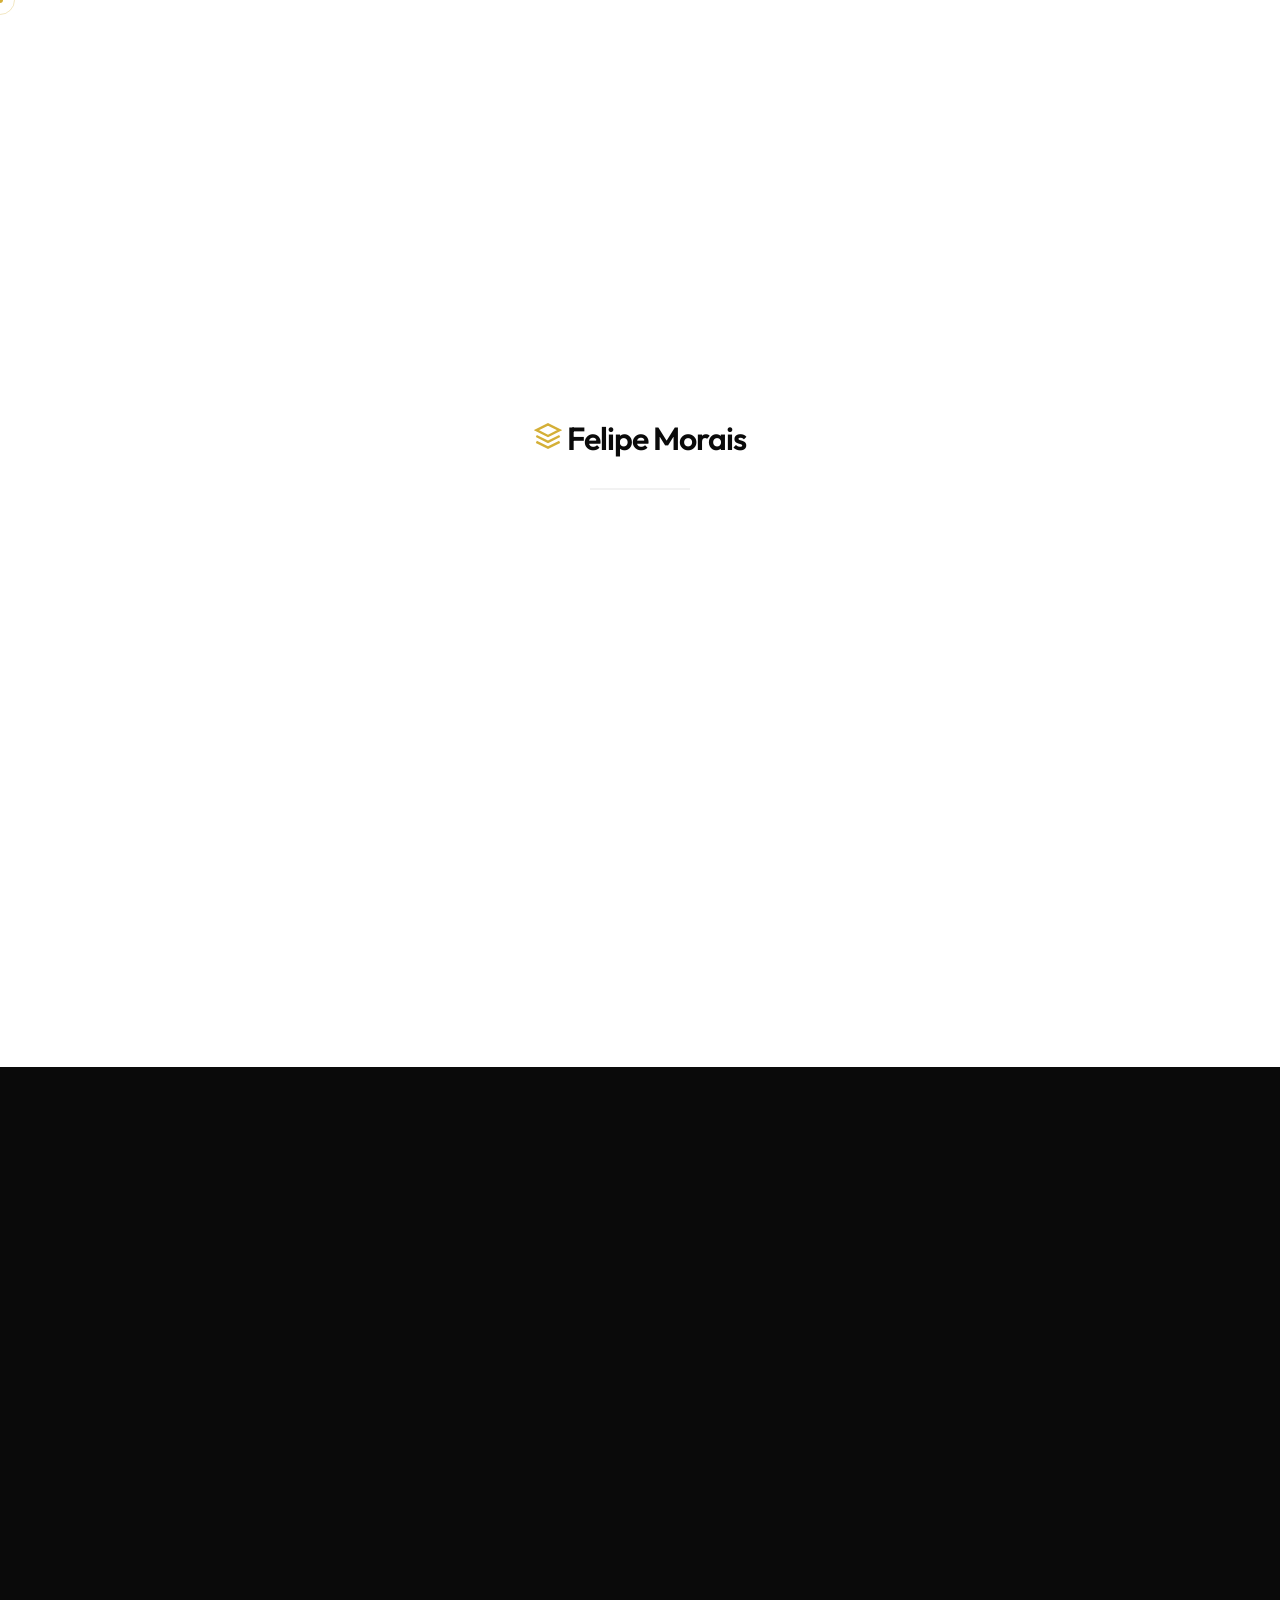
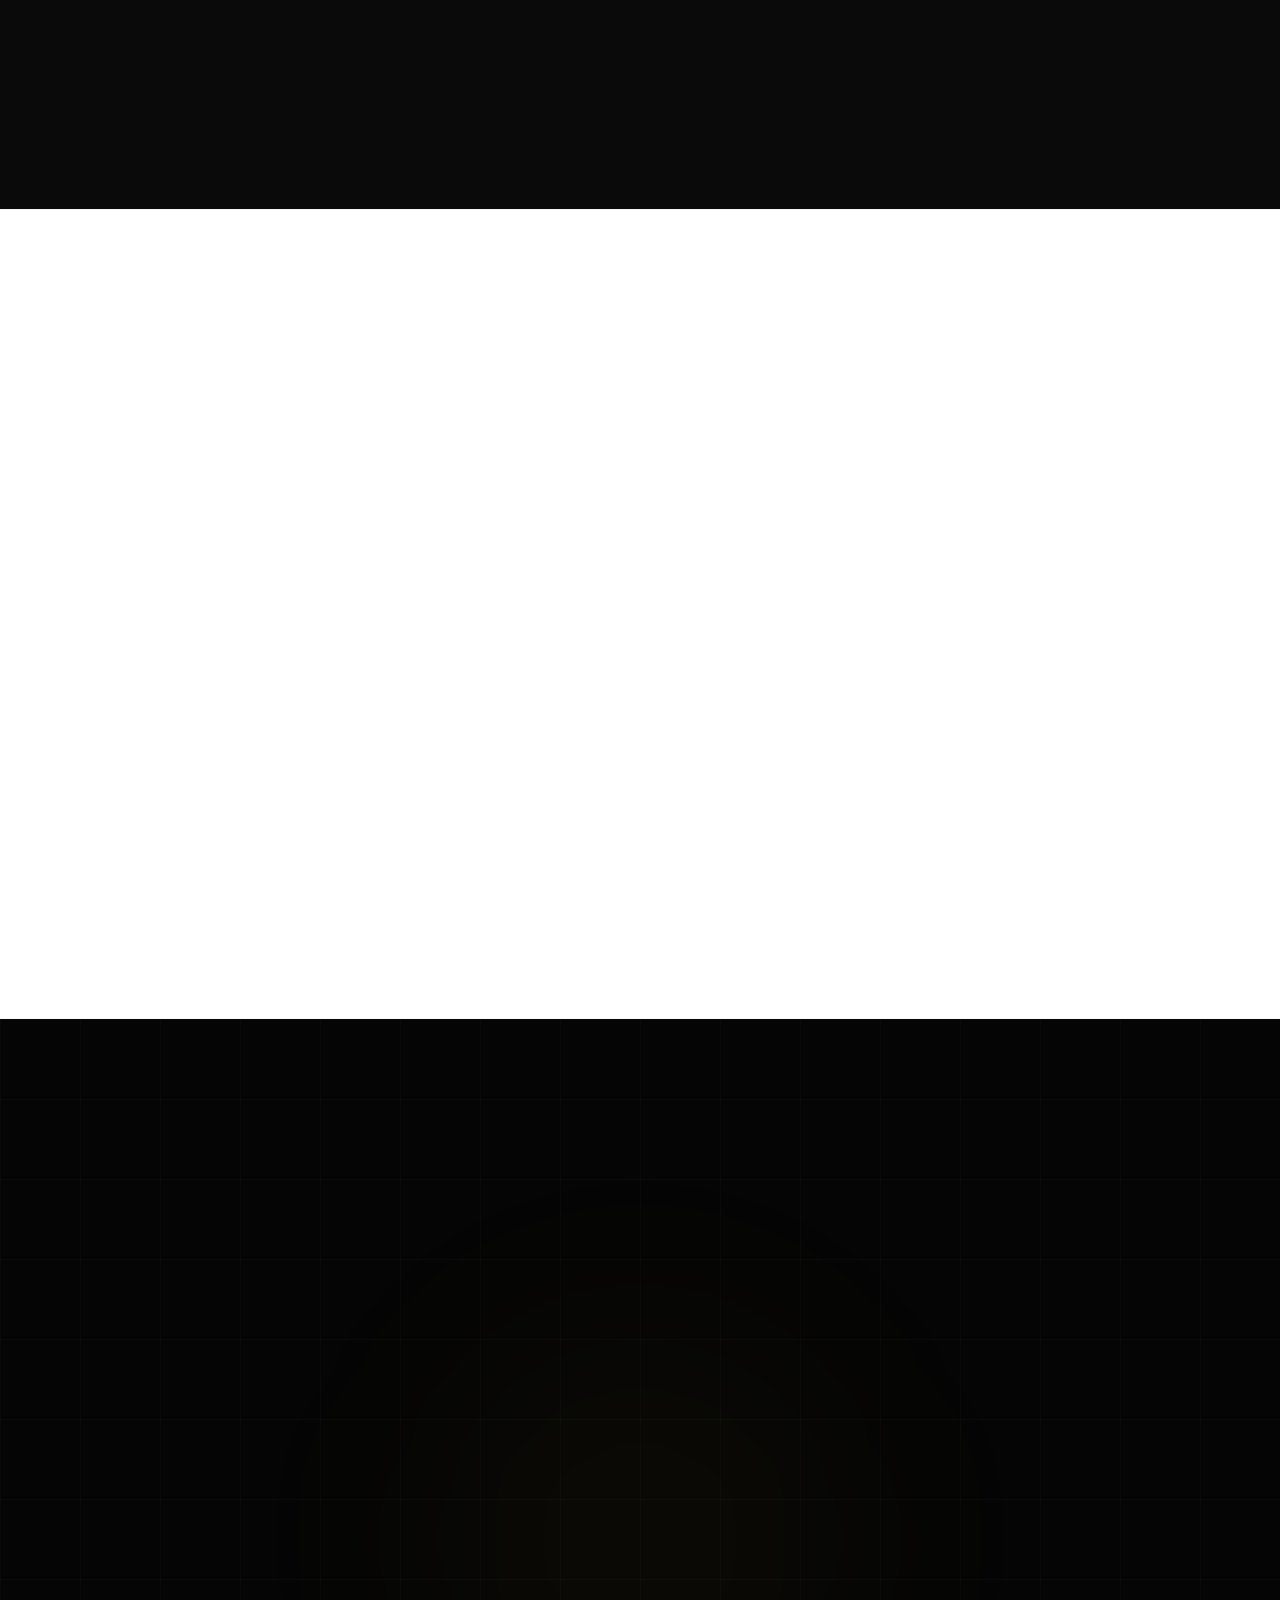
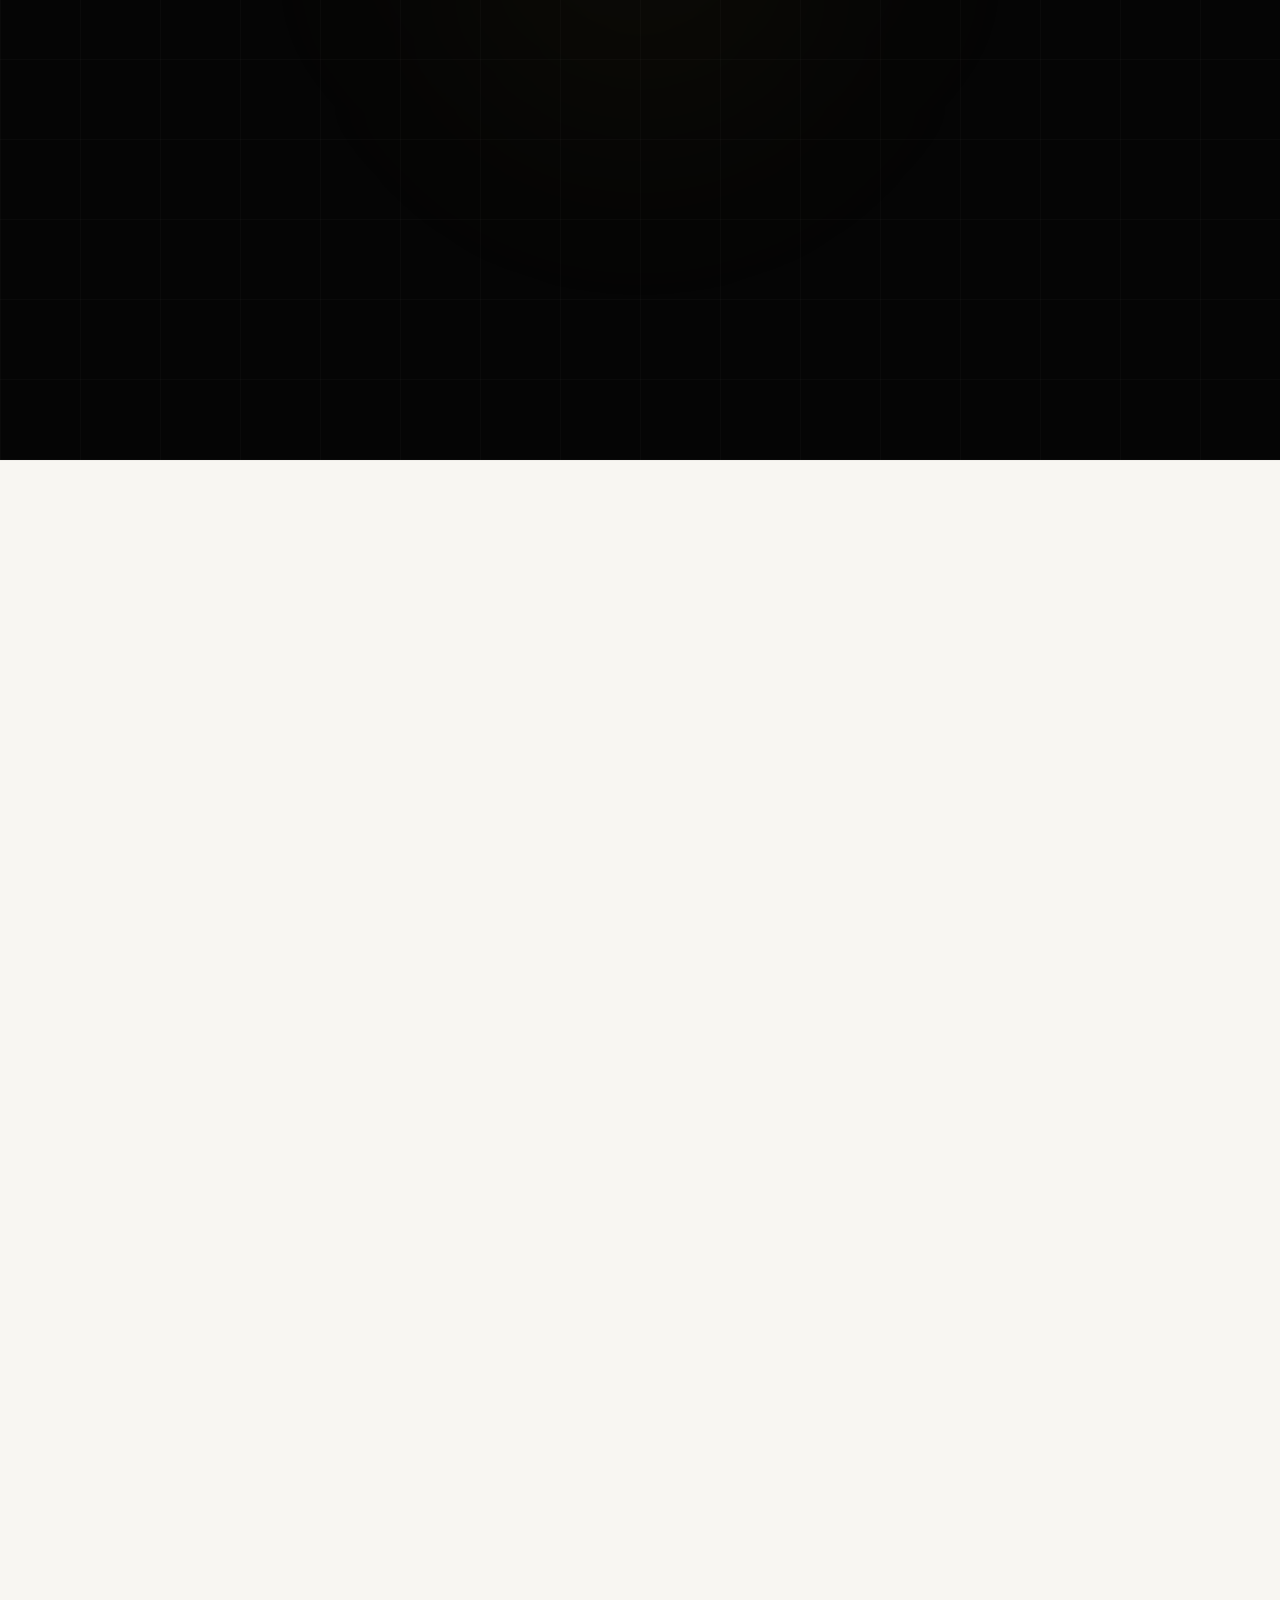
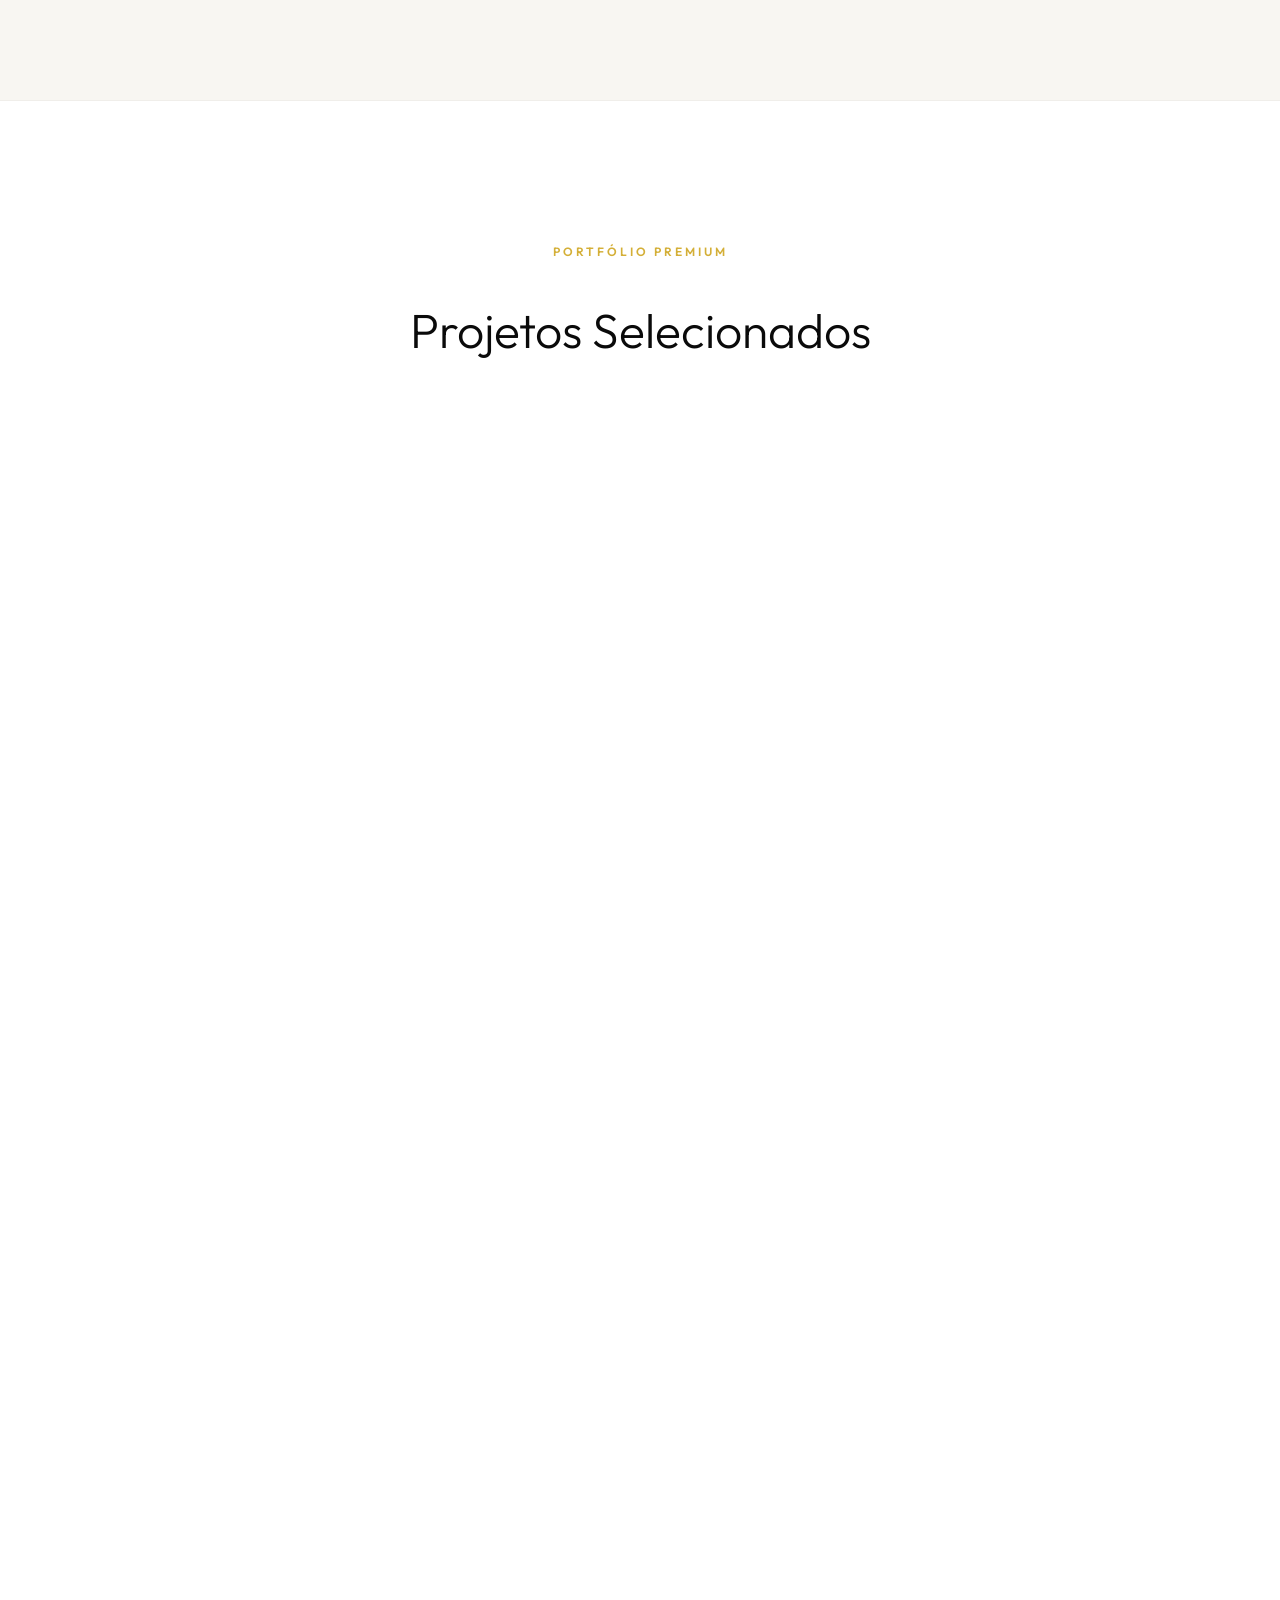
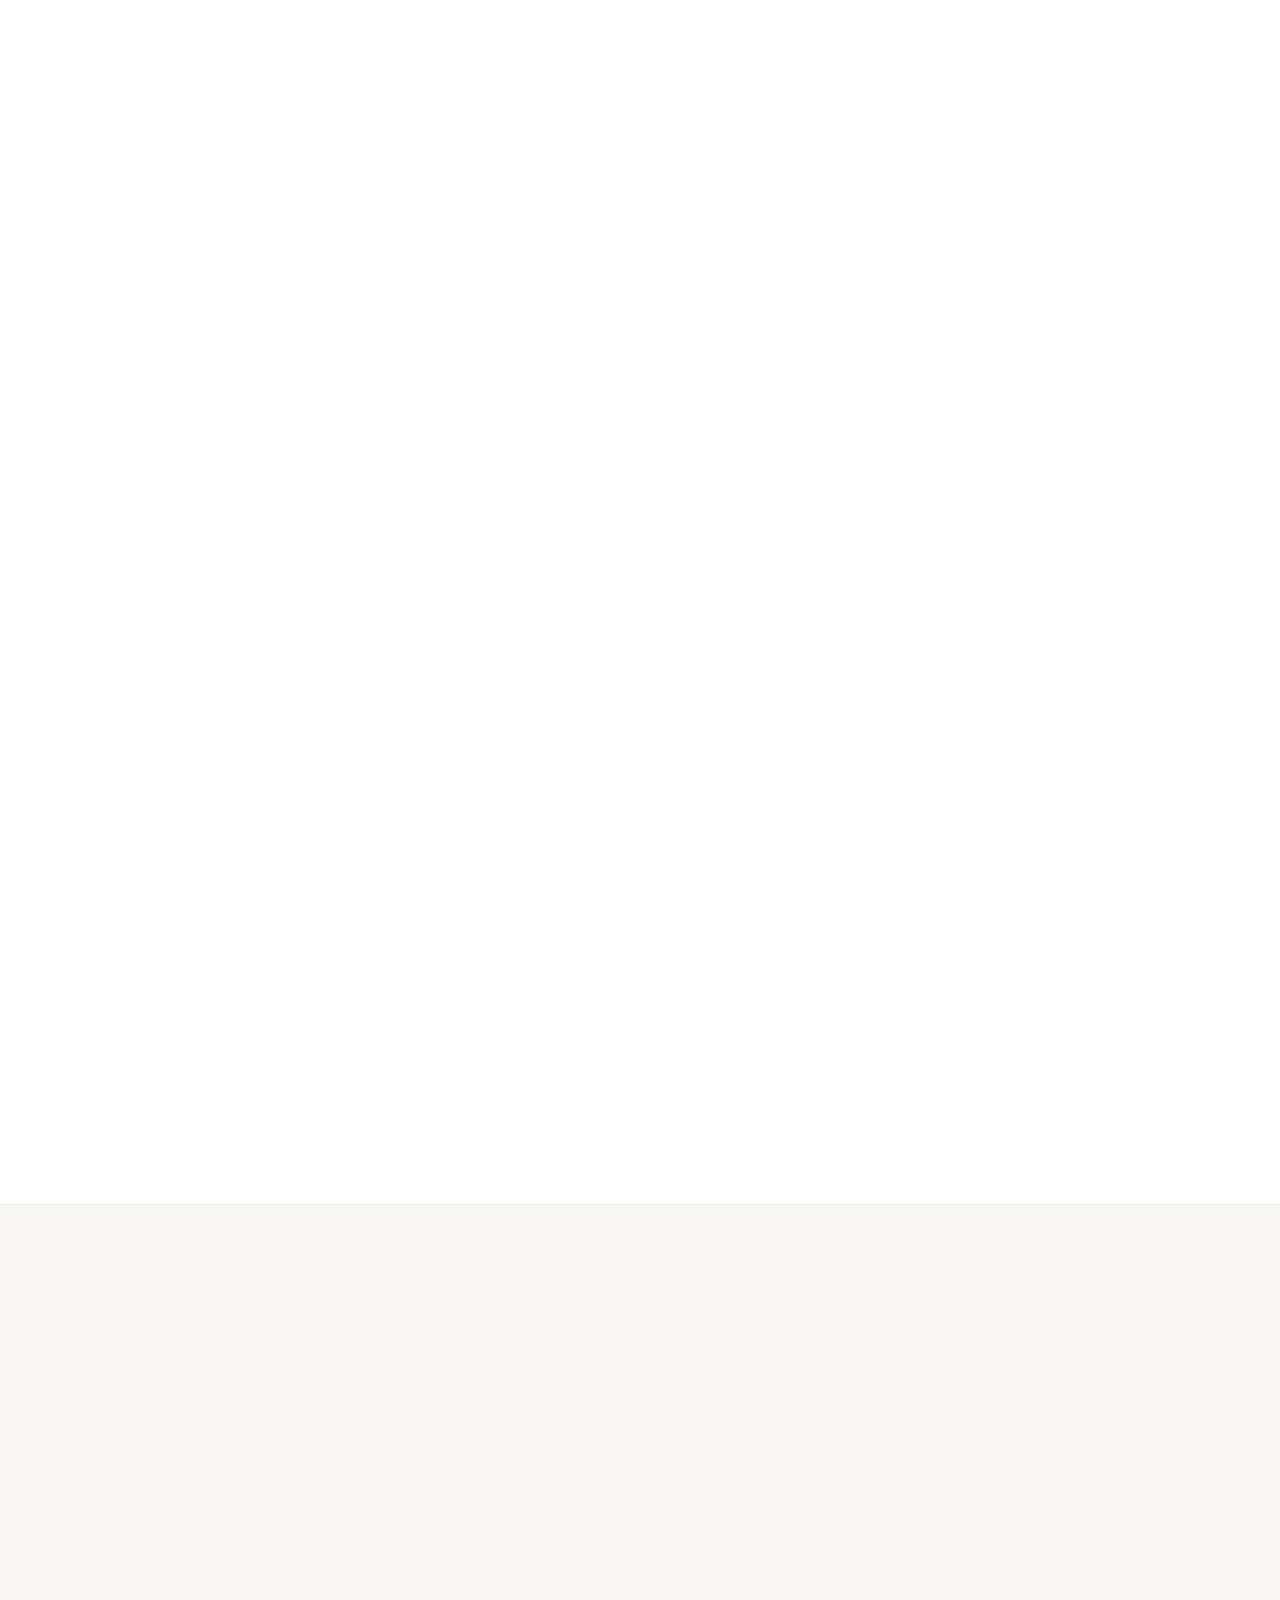
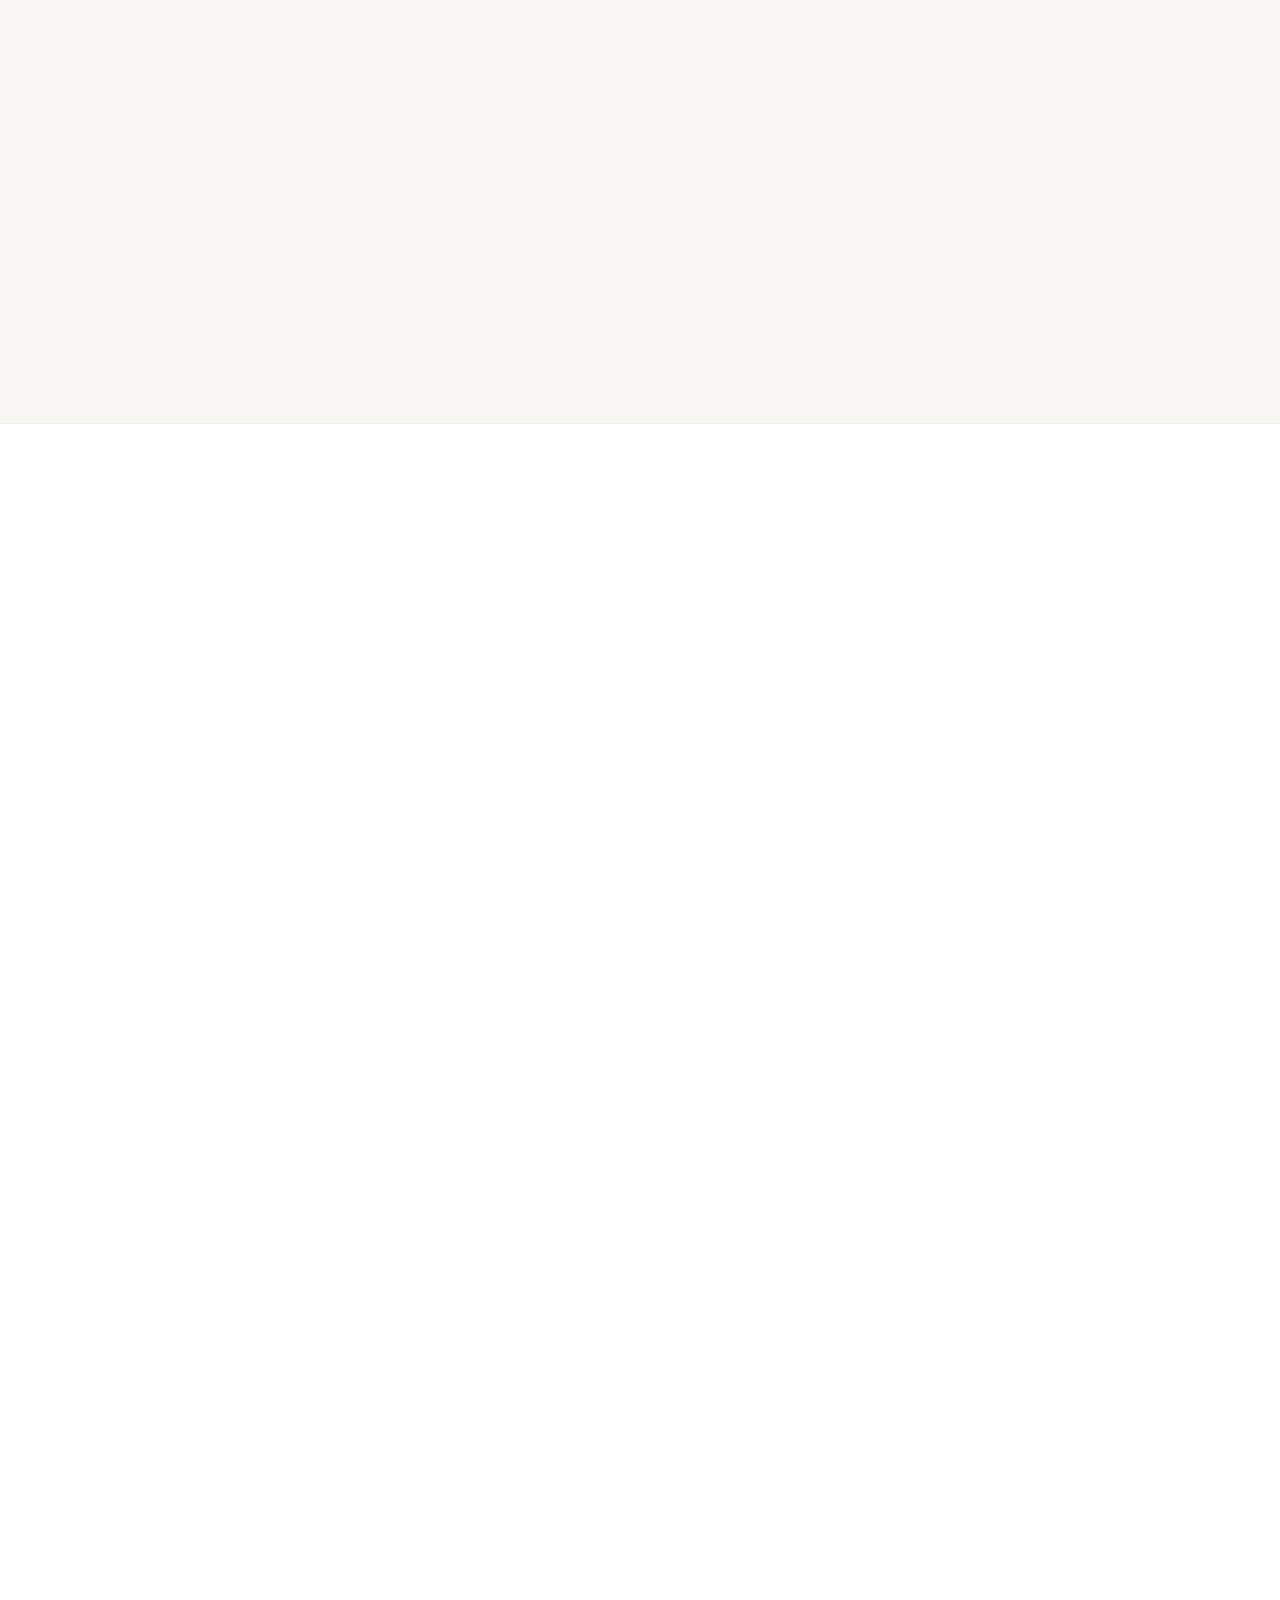
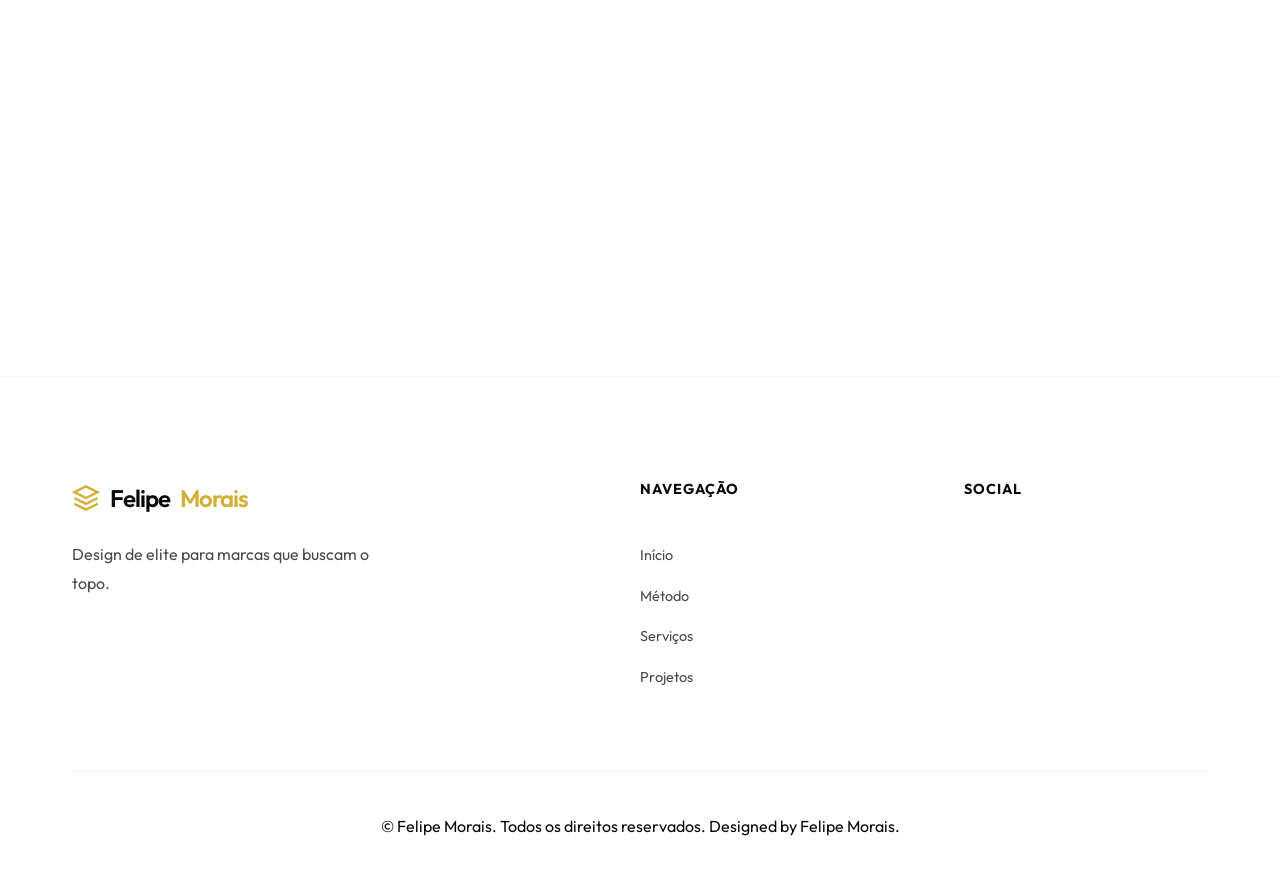
==== commit 456bab5a: "style: update footer credit to Designed by Felipe Morais" ====
--- a/index.html
+++ b/index.html
@@ -613,7 +613,7 @@
                 </div>
             </div>
             <div class="footer-bottom">
-                <p class="copyright">© <span id="current-year"></span> Felipe Morais. Todos os direitos reservados. Design by Elite Studio.</p>
+                <p class="copyright">© <span id="current-year"></span> Felipe Morais. Todos os direitos reservados. Designed by Felipe Morais.</p>
             </div>
         </div>
     </footer>
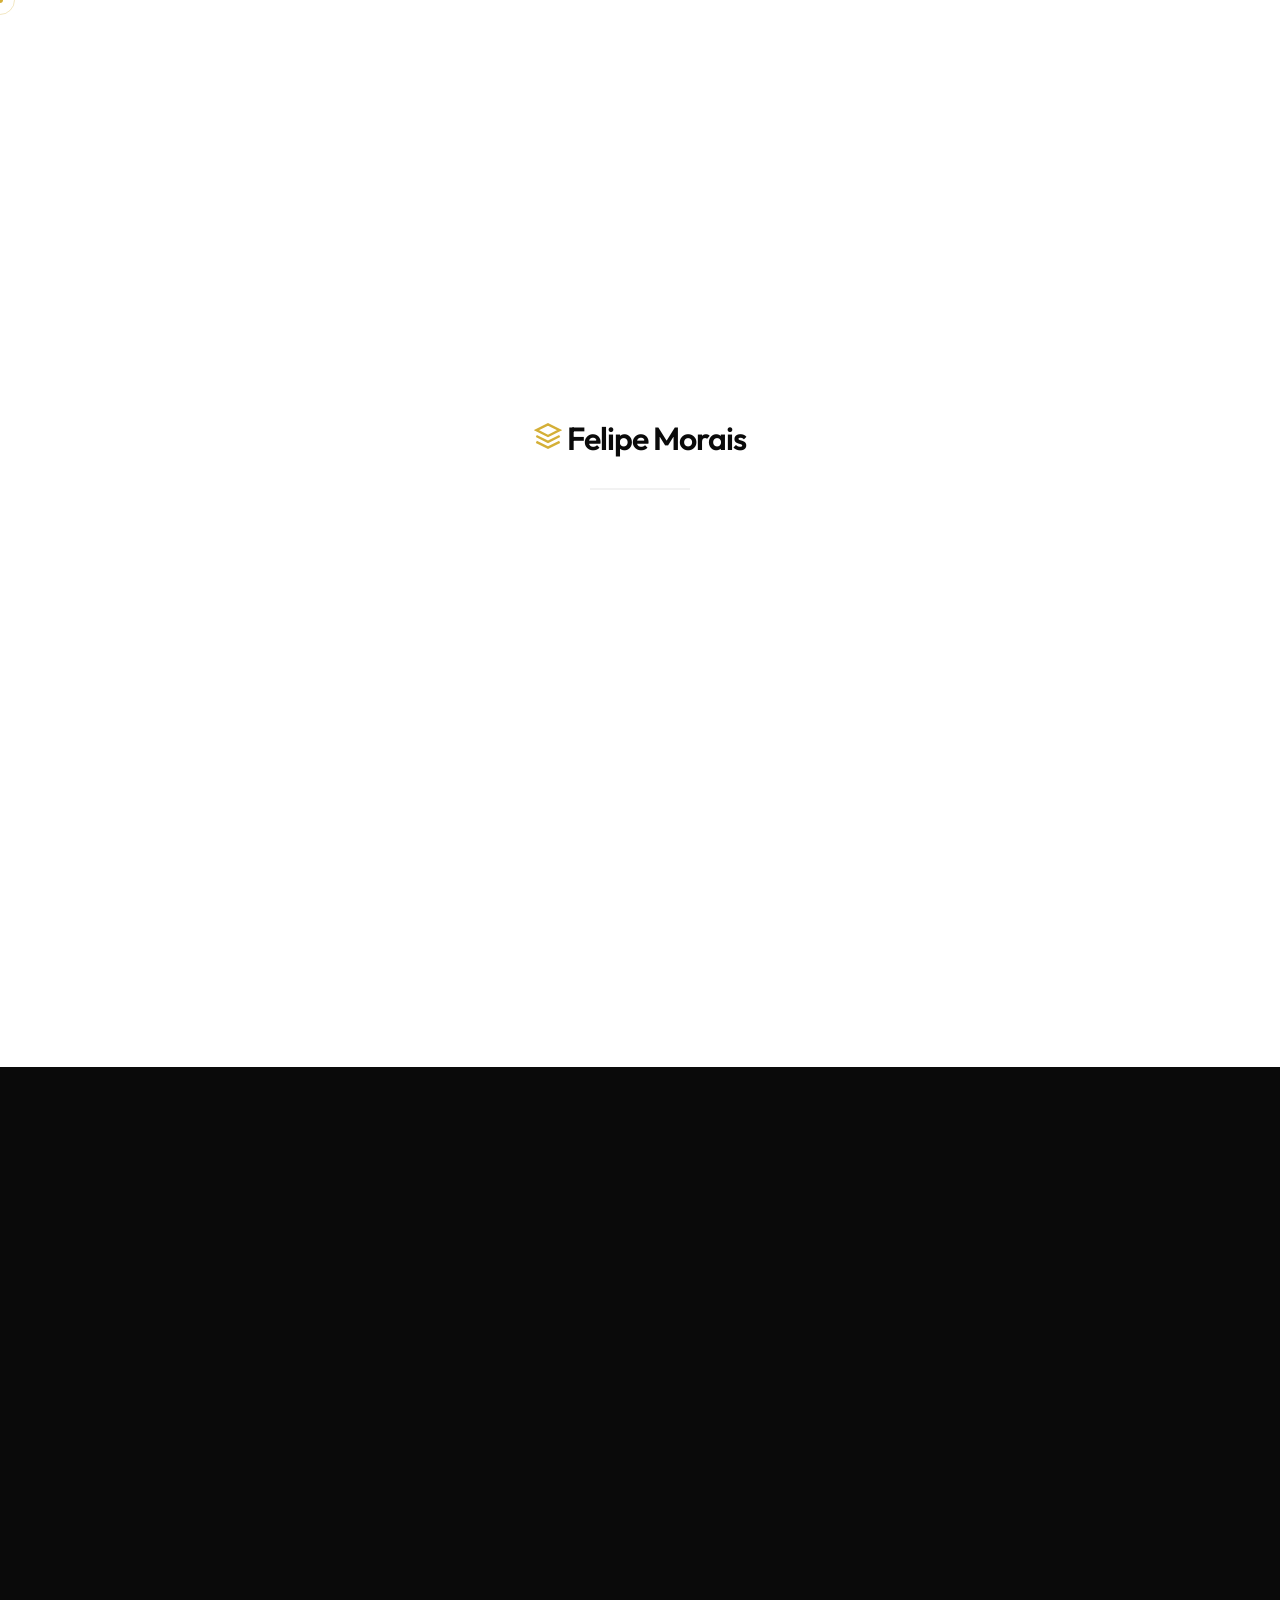
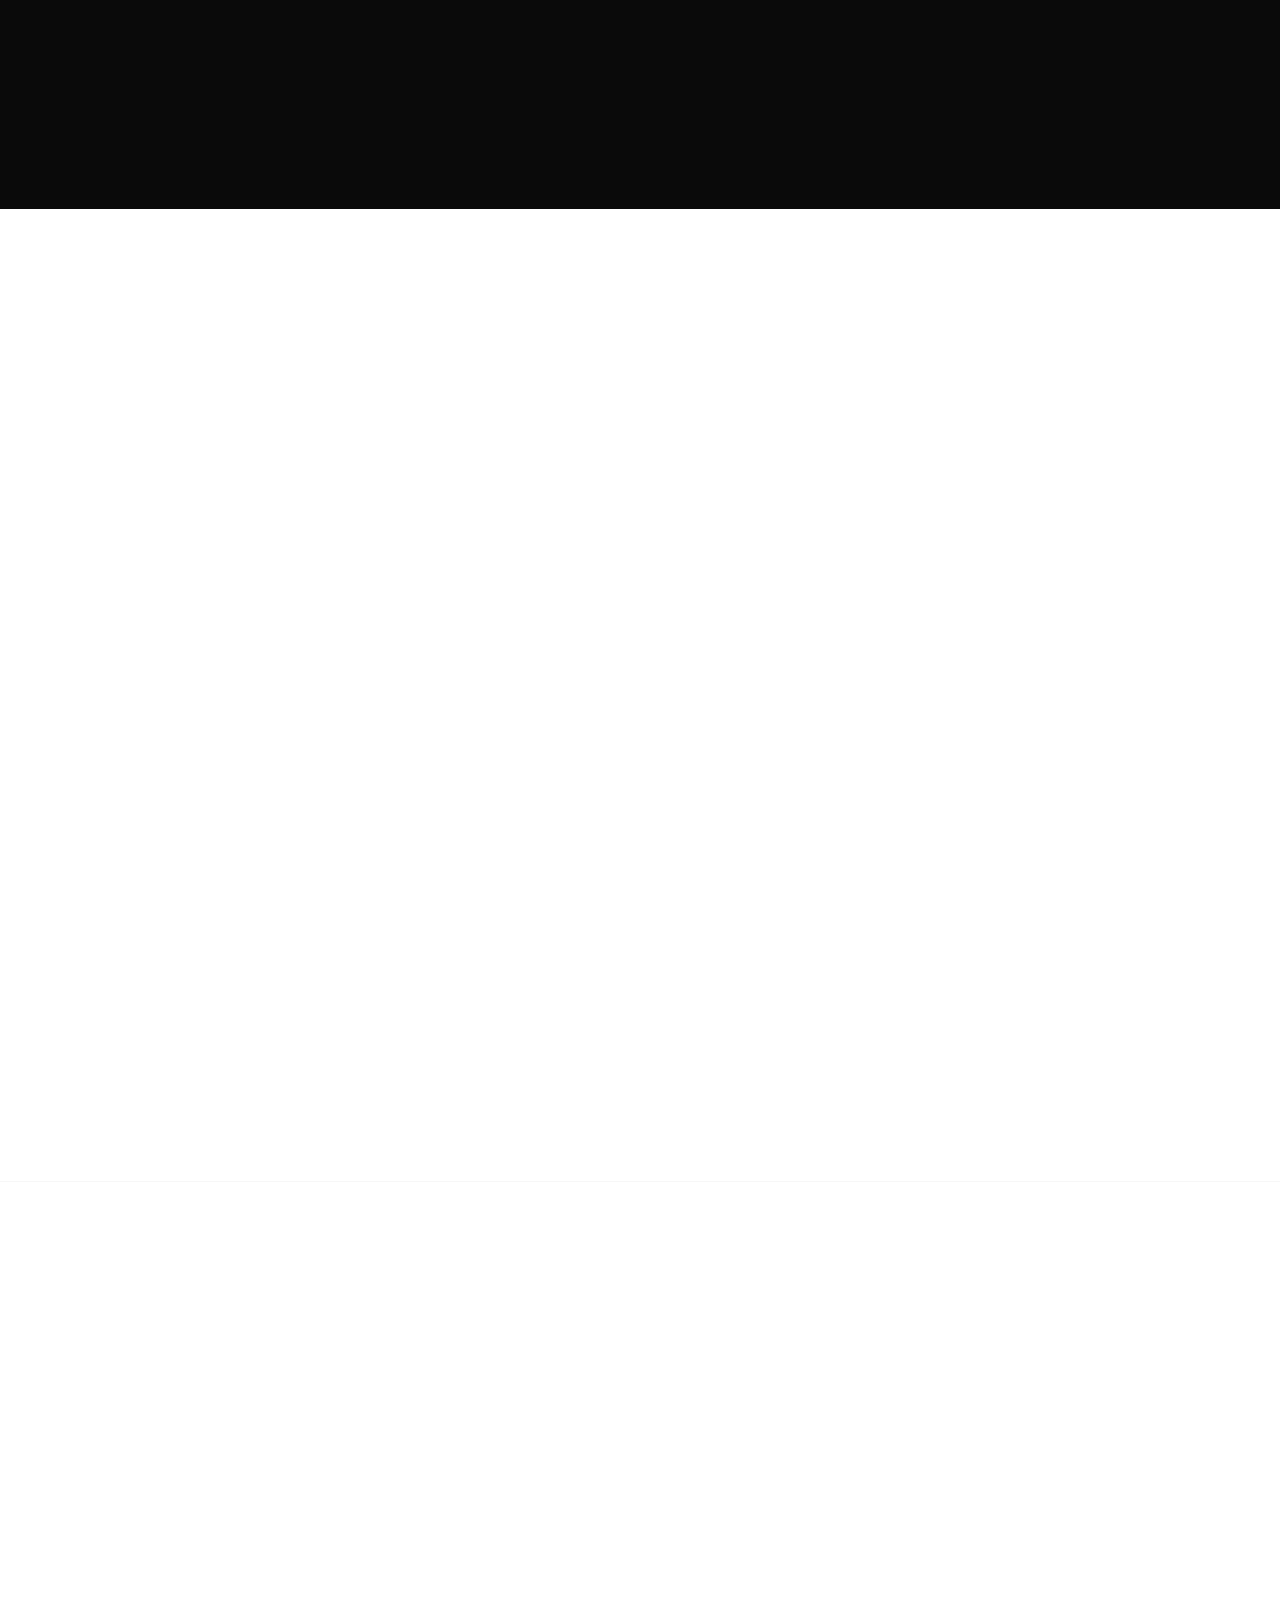
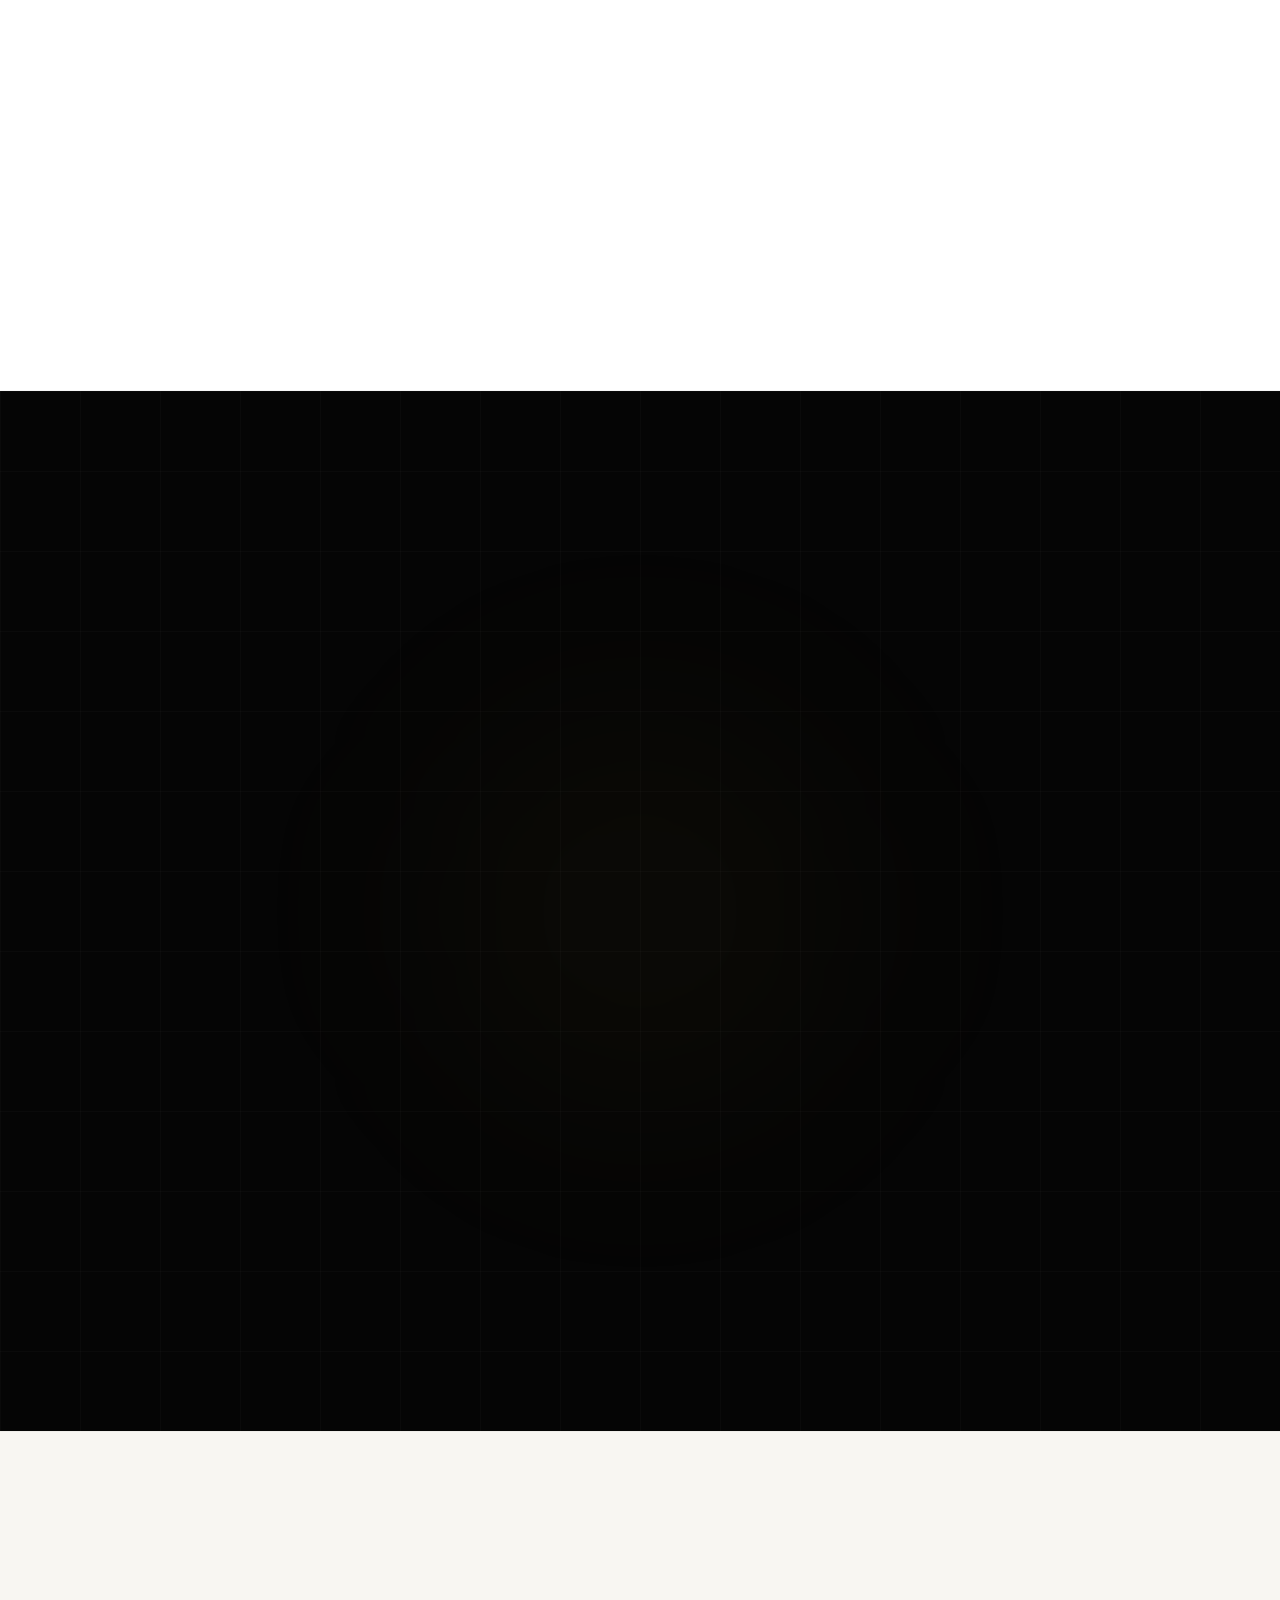
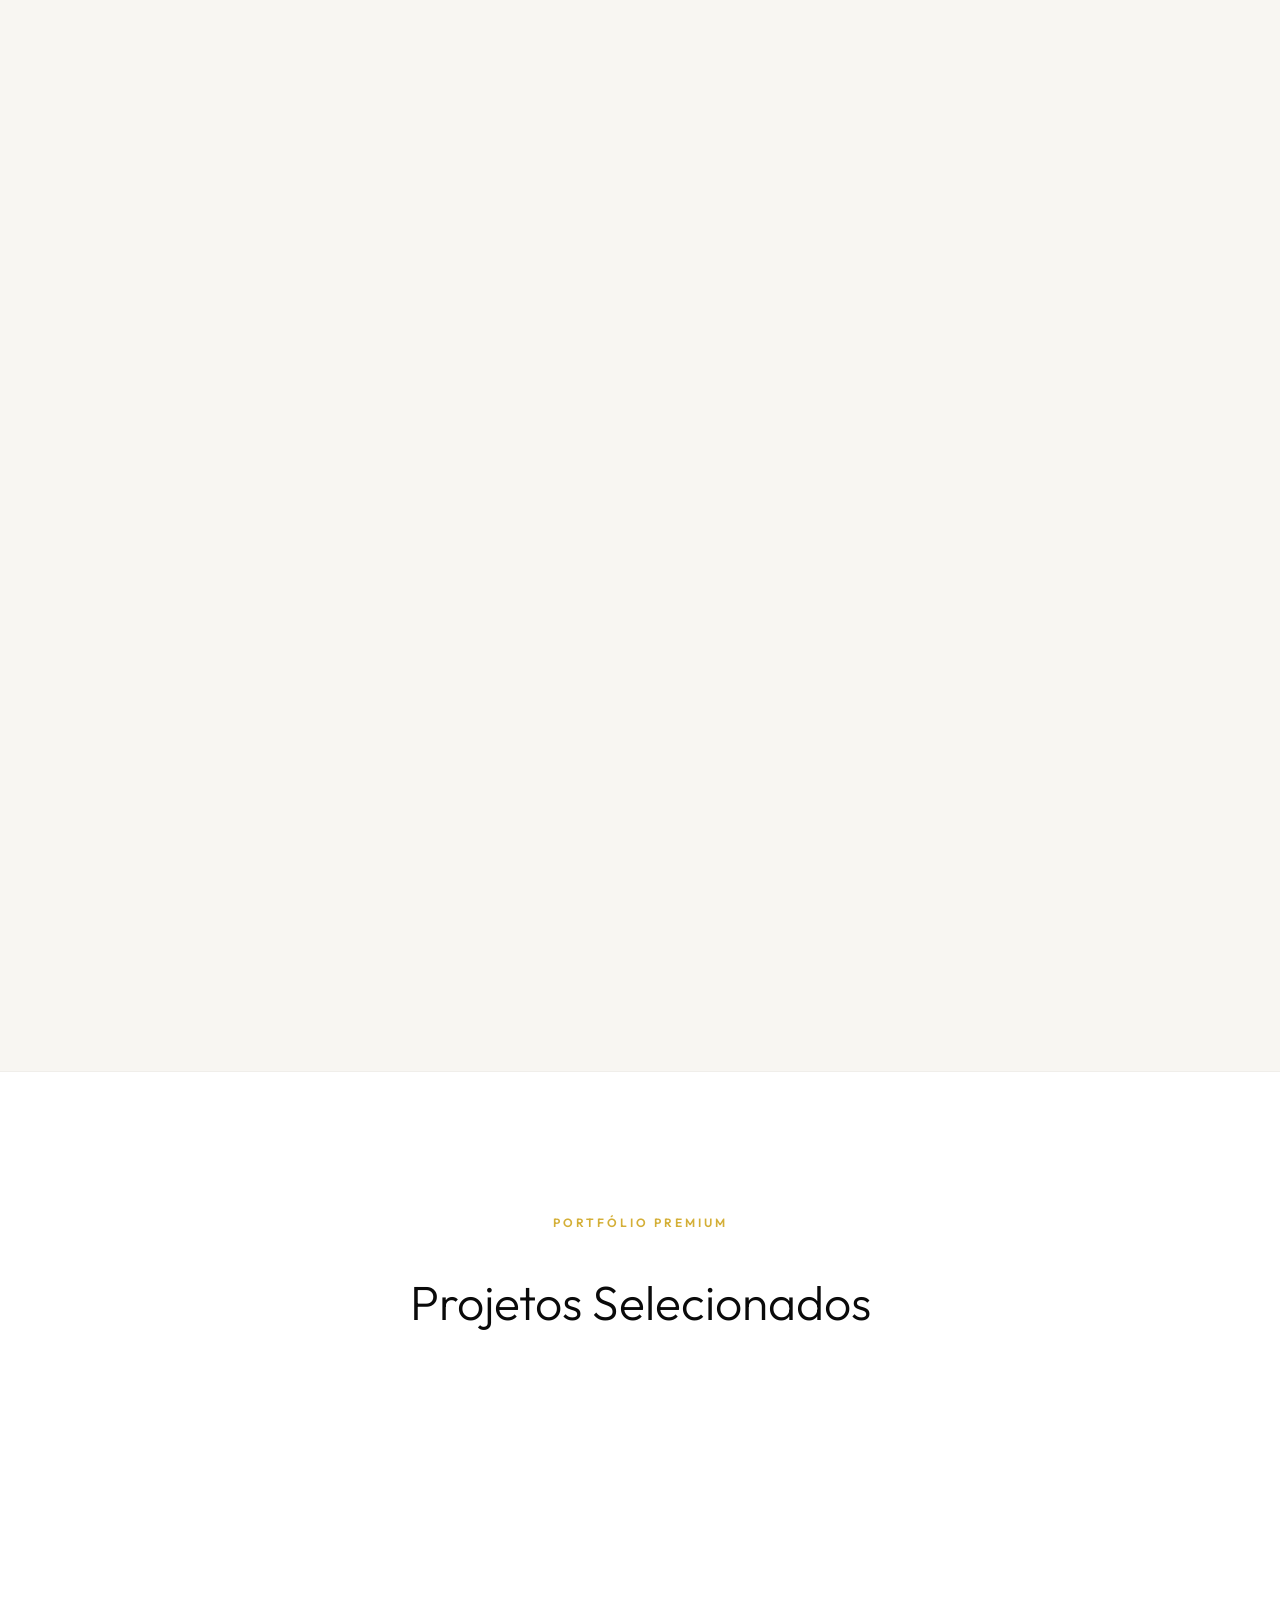
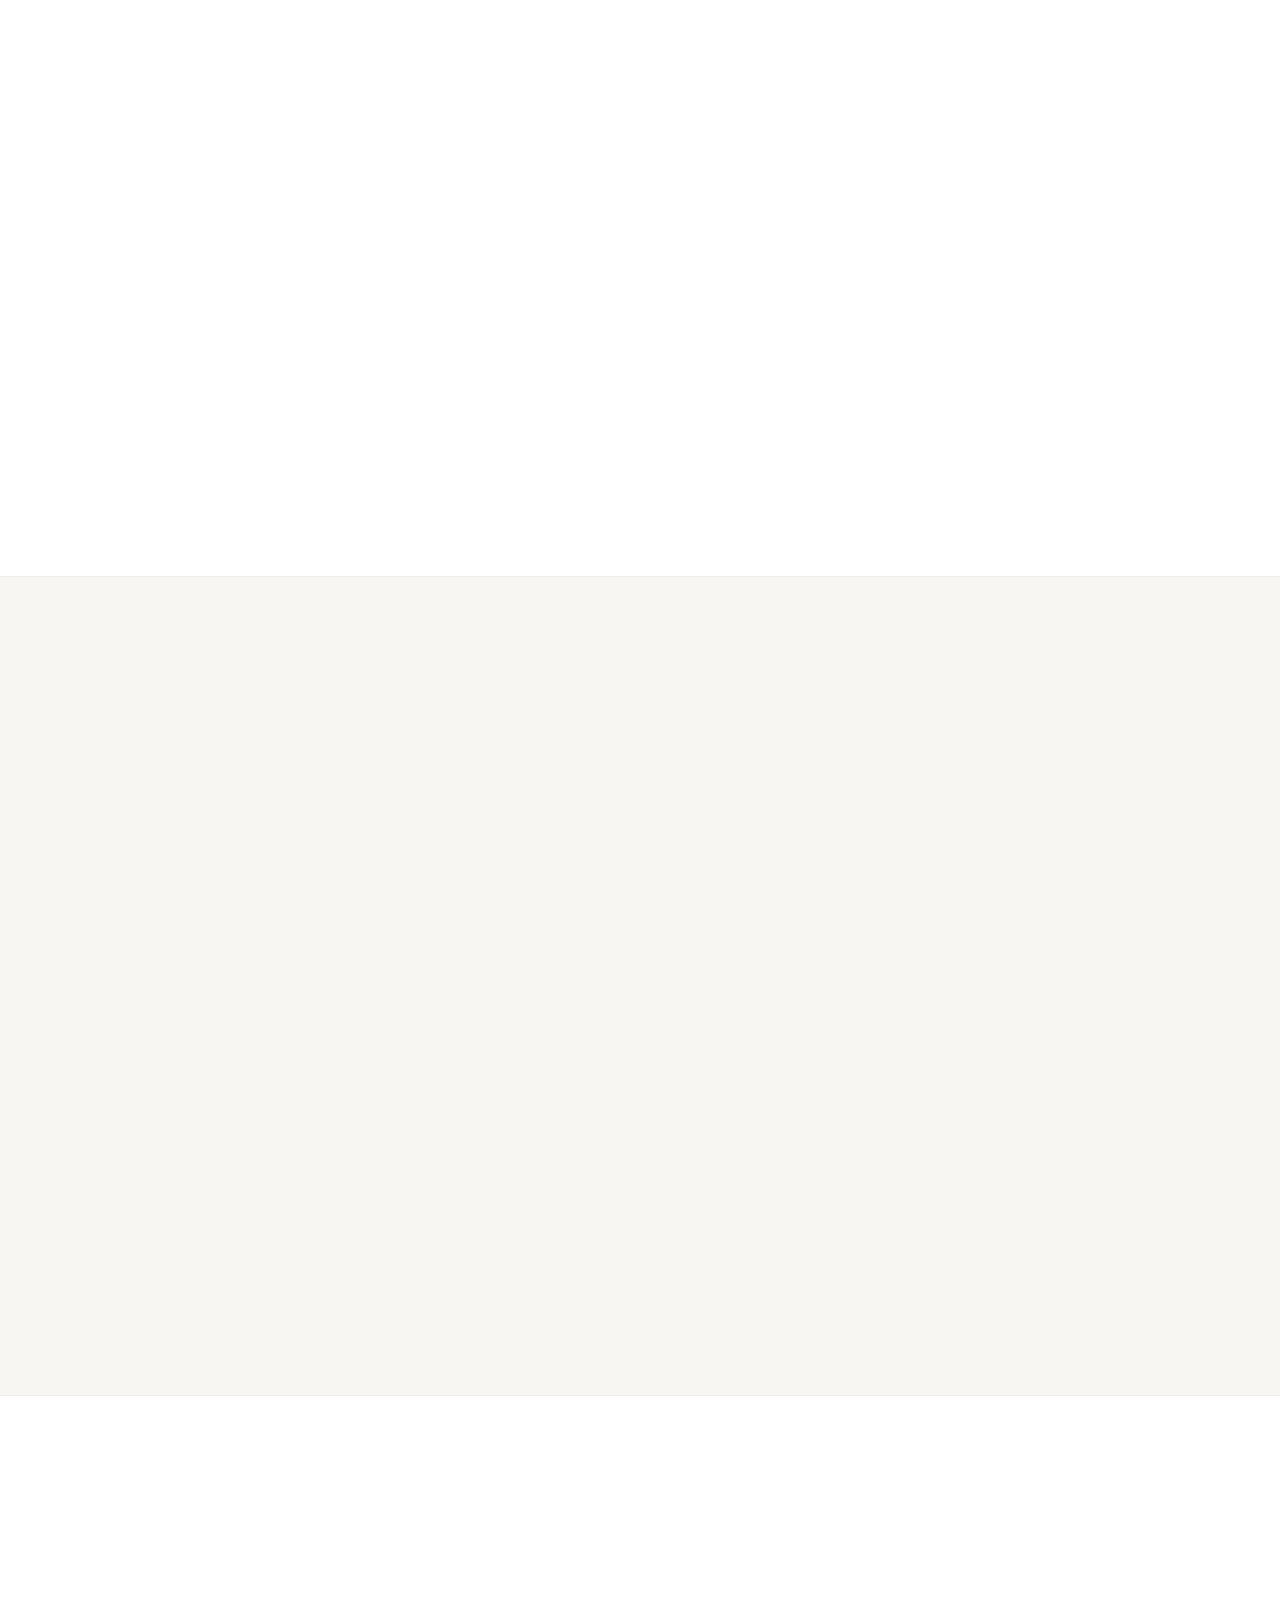
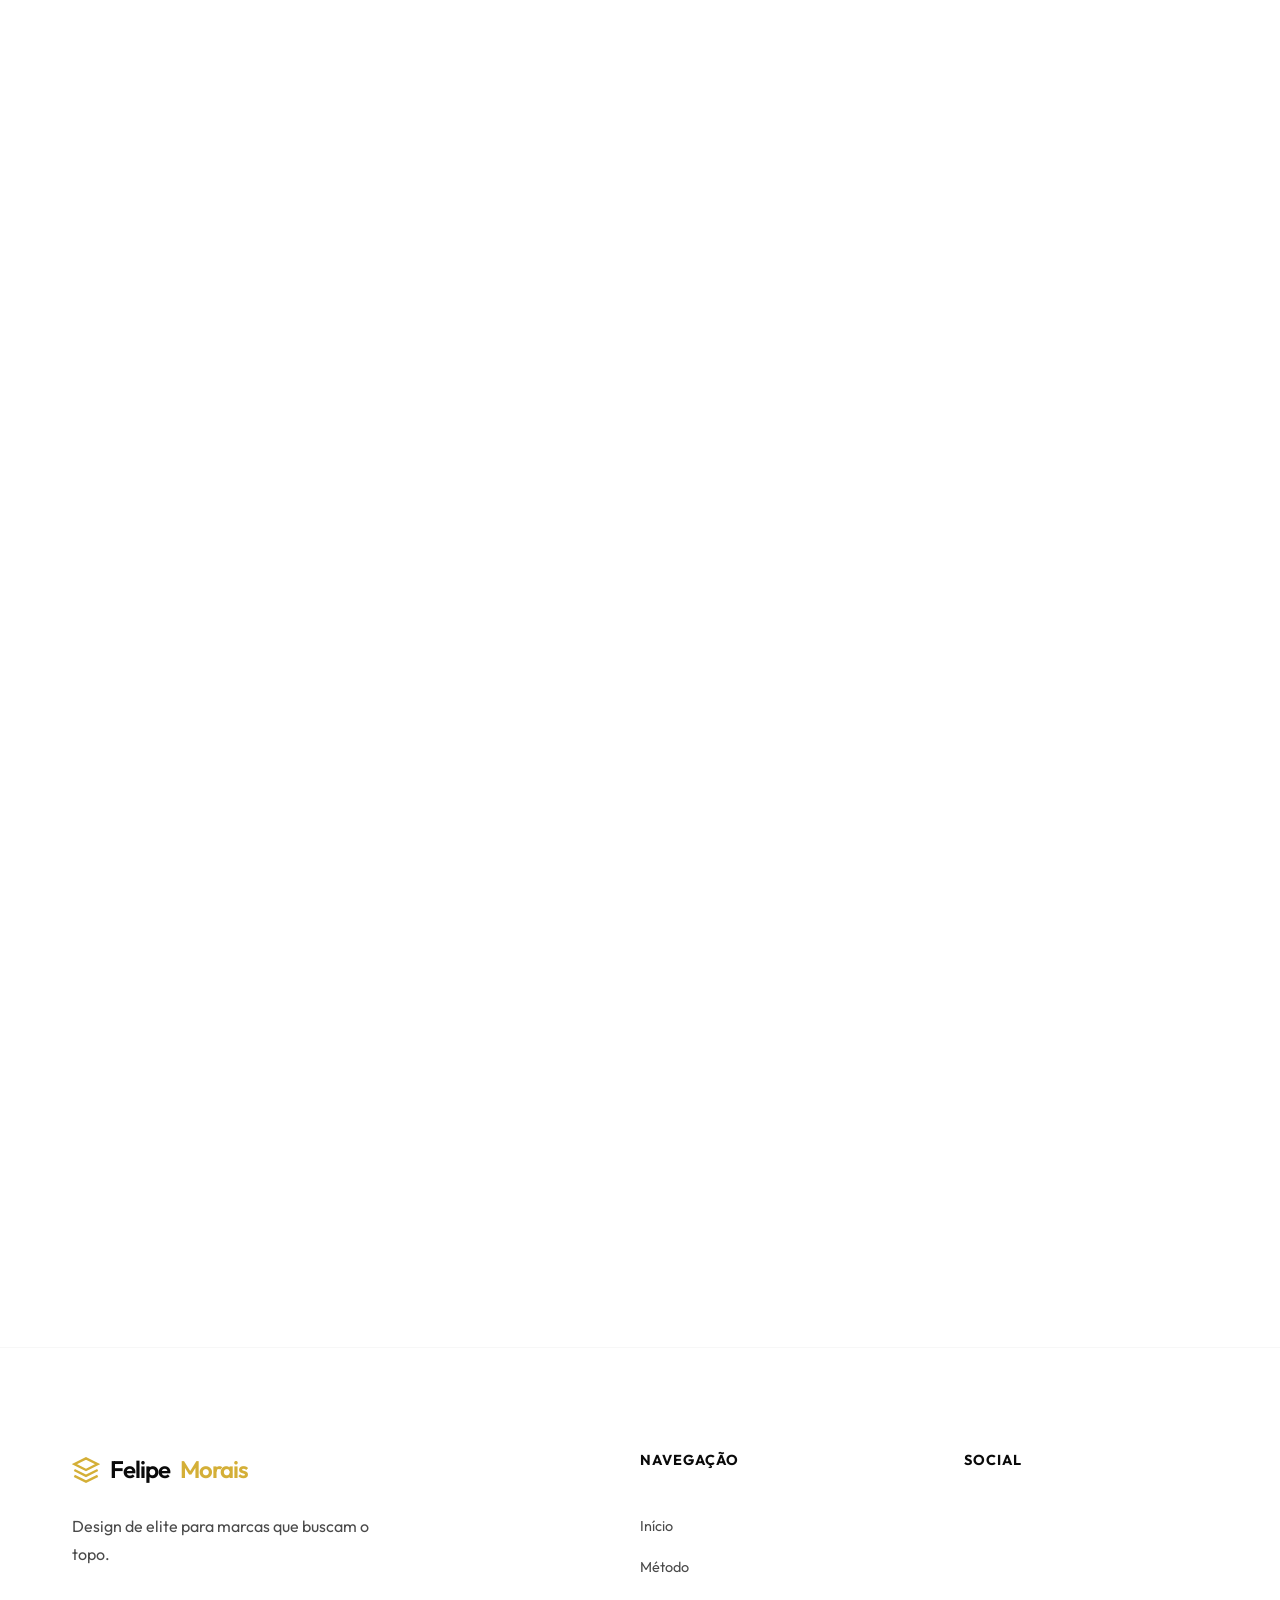
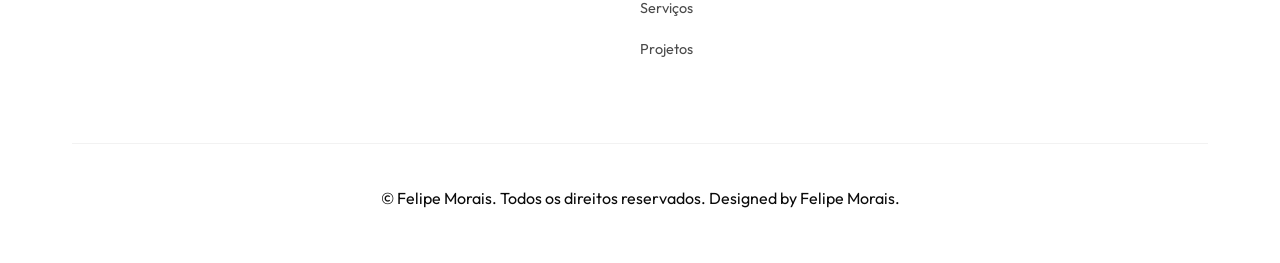
==== commit dded505c: "feat: add editorial authority section with trust-building quote" ====
--- a/index.html
+++ b/index.html
@@ -198,6 +198,37 @@
         </div>
     </section>
 
+    <!-- Authority Editorial Section -->
+    <section class="authority-editorial reveal">
+        <div class="authority-container">
+            <div class="authority-top-nav">
+                <span>Design</span>
+                <span>Confiança</span>
+                <span>Felipe</span>
+            </div>
+            
+            <div class="authority-content">
+                <div class="authority-frame-box"></div>
+                
+                <div class="quote-left">
+                    <div class="instagram-tag">
+                        <div class="tag-circle">C</div>
+                        <span>@cmplace.co.</span>
+                    </div>
+                    <h2 class="authority-quote-text">Se você não confia no <strong>seu trabalho,</strong></h2>
+                </div>
+
+                <div class="authority-main-photo">
+                    <img src="profile.jpg" alt="Felipe Morais">
+                </div>
+
+                <div class="quote-right">
+                    <h2 class="authority-quote-text">por que o <strong>cliente confiaria?</strong></h2>
+                </div>
+            </div>
+        </div>
+    </section>
+
     <!-- About Section -->
     <section class="about" id="sobre">
         <div class="container about-grid">
--- a/index.css
+++ b/index.css
@@ -36,6 +36,16 @@
     padding: 0;
     box-sizing: border-box;
     -webkit-font-smoothing: antialiased;
+    overflow-wrap: break-word;
+    word-wrap: break-word;
+}
+
+html, body {
+    overflow-x: hidden;
+    width: 100%;
+    max-width: 100%;
+    position: relative;
+    scroll-behavior: smooth;
 }
 
 body {
@@ -47,8 +57,13 @@
     color: var(--text-primary);
     font-family: var(--font-main);
     line-height: 1.8;
-    overflow-x: hidden;
-    position: relative;
+    position: relative;
+}
+
+img {
+    max-width: 100%;
+    height: auto;
+    display: block;
 }
 
 body::after {
@@ -701,6 +716,153 @@
     .pain-items { grid-template-columns: 1fr; gap: 30px; }
 }
 
+/* Authority Section (Editorial Trust) */
+.authority-editorial {
+    padding: 100px 0;
+    background-color: var(--bg-main);
+    position: relative;
+    overflow: hidden;
+}
+
+.authority-container {
+    max-width: 1300px;
+    margin: 0 auto;
+    padding: 0 40px;
+    position: relative;
+}
+
+.authority-top-nav {
+    display: flex;
+    justify-content: space-between;
+    margin-bottom: 40px;
+    font-size: 1.1rem;
+    font-weight: 200;
+    letter-spacing: 1px;
+    color: var(--text-primary);
+    opacity: 0.8;
+}
+
+.authority-content {
+    display: flex;
+    justify-content: center;
+    align-items: center;
+    position: relative;
+    min-height: 700px;
+}
+
+.authority-main-photo {
+    position: relative;
+    z-index: 2;
+    max-width: 550px;
+    margin-top: 50px;
+}
+
+.authority-main-photo img {
+    width: 100%;
+    filter: contrast(1.05) brightness(1);
+    transition: var(--transition-premium);
+}
+
+.authority-frame-box {
+    position: absolute;
+    top: 0;
+    left: 50%;
+    transform: translateX(-50%);
+    width: 500px;
+    height: 400px;
+    border: 1px solid rgba(0,0,0,0.1);
+    border-radius: 40px 40px 0 0;
+    border-bottom: none;
+    z-index: 1;
+}
+
+[data-theme="dark"] .authority-frame-box {
+    border-color: rgba(255,255,255,0.1);
+}
+
+.quote-left, .quote-right {
+    position: absolute;
+    width: 350px;
+    z-index: 3;
+}
+
+.quote-left {
+    left: 0;
+    top: 250px;
+    text-align: left;
+}
+
+.quote-right {
+    right: 0;
+    top: 250px;
+    text-align: left; /* Image has it aligned left too, though it's on the right side */
+}
+
+.instagram-tag {
+    display: inline-flex;
+    align-items: center;
+    gap: 8px;
+    background: #000;
+    color: #fff;
+    padding: 4px 12px;
+    border-radius: 50px;
+    font-size: 0.7rem;
+    margin-bottom: 20px;
+    font-weight: 400;
+}
+
+.tag-circle {
+    width: 14px;
+    height: 14px;
+    border: 1px solid rgba(255,255,255,0.5);
+    border-radius: 50%;
+    display: flex;
+    align-items: center;
+    justify-content: center;
+    font-size: 0.5rem;
+}
+
+.authority-quote-text {
+    font-size: 3.2rem;
+    line-height: 1;
+    font-weight: 200;
+    letter-spacing: -2px;
+    color: var(--text-primary);
+}
+
+.authority-quote-text strong {
+    font-weight: 600;
+}
+
+@media (max-width: 1100px) {
+    .authority-top-nav { display: none; }
+    .authority-content {
+        flex-direction: column;
+        min-height: auto;
+        padding-top: 40px;
+    }
+    .quote-left, .quote-right {
+        position: relative;
+        top: auto;
+        left: auto;
+        right: auto;
+        width: 100%;
+        text-align: center;
+        margin: 30px 0;
+    }
+    .authority-main-photo {
+        max-width: 100%;
+        order: 2;
+    }
+    .quote-left { order: 1; }
+    .quote-right { order: 3; }
+    .authority-quote-text {
+        font-size: 2.2rem;
+    }
+    .authority-frame-box { display: none; }
+}
+
+
 /* About Section */
 .about {
     background: var(--bg-main);
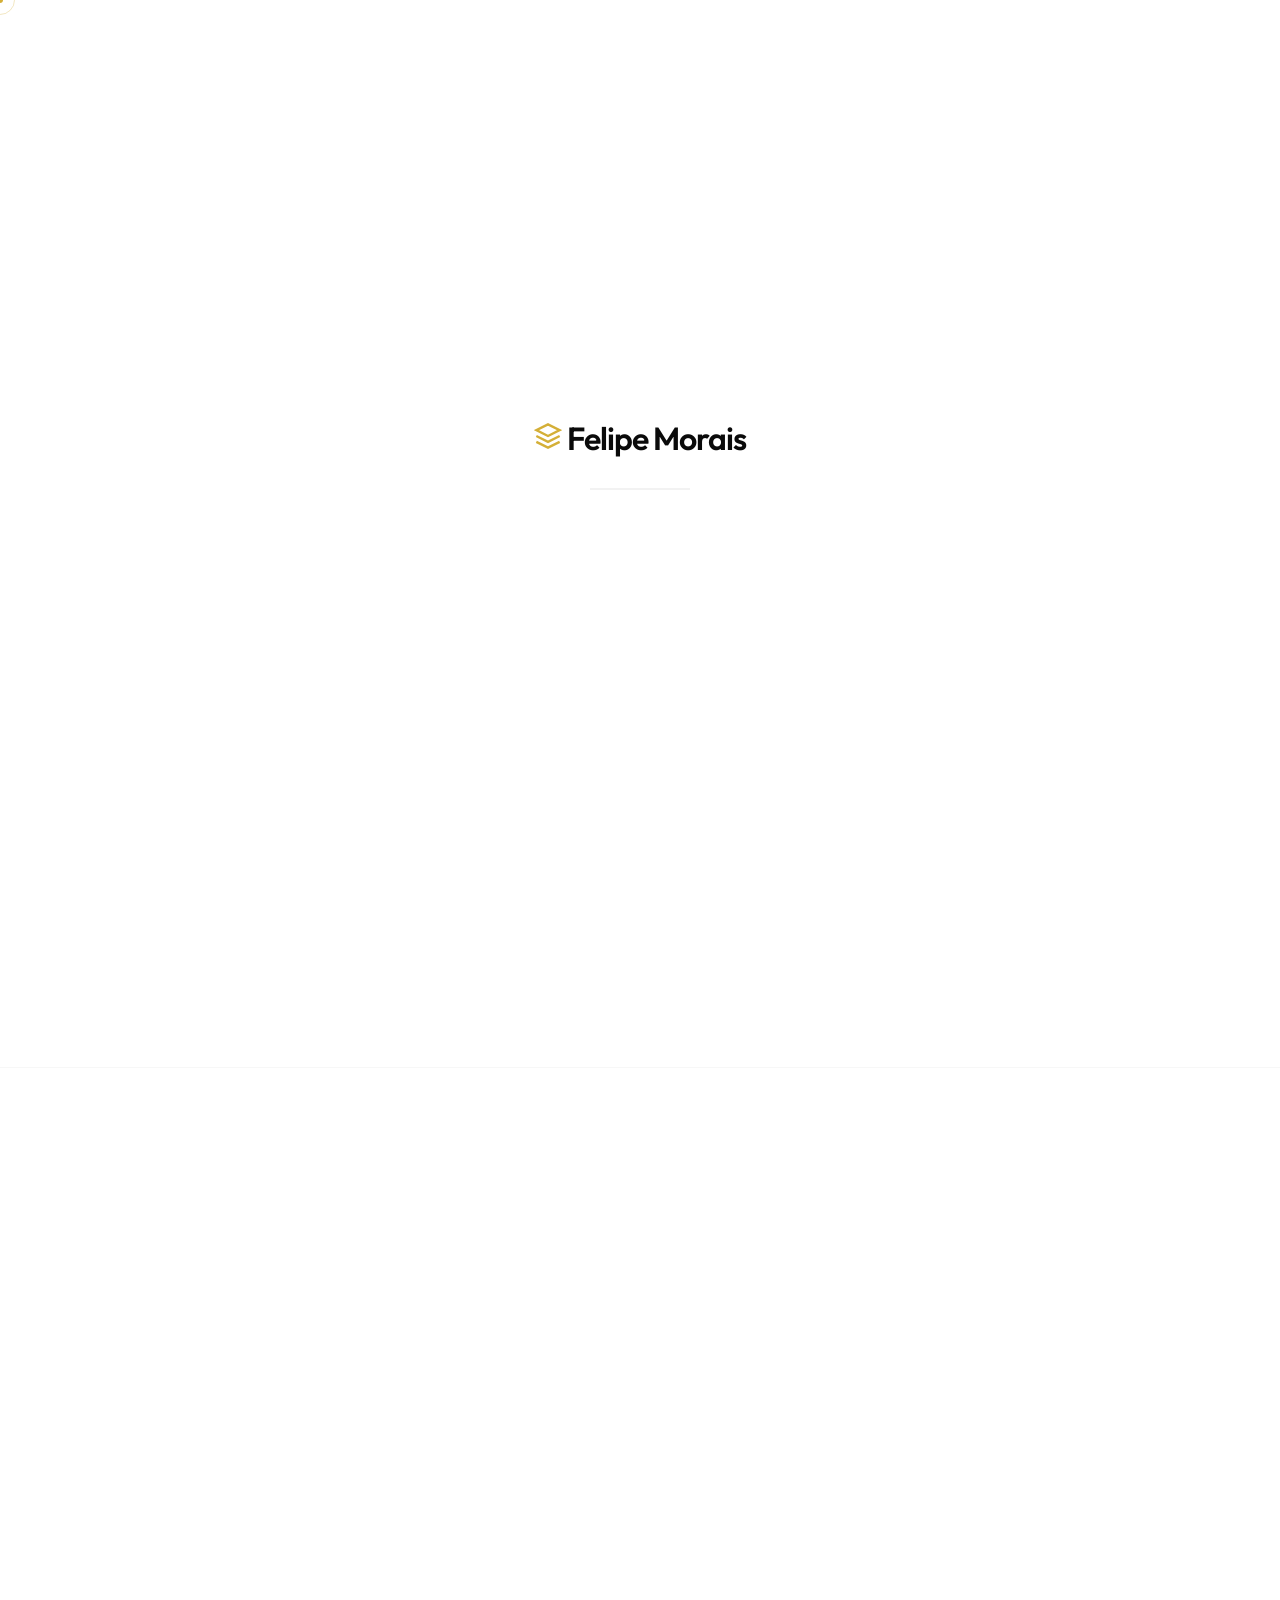
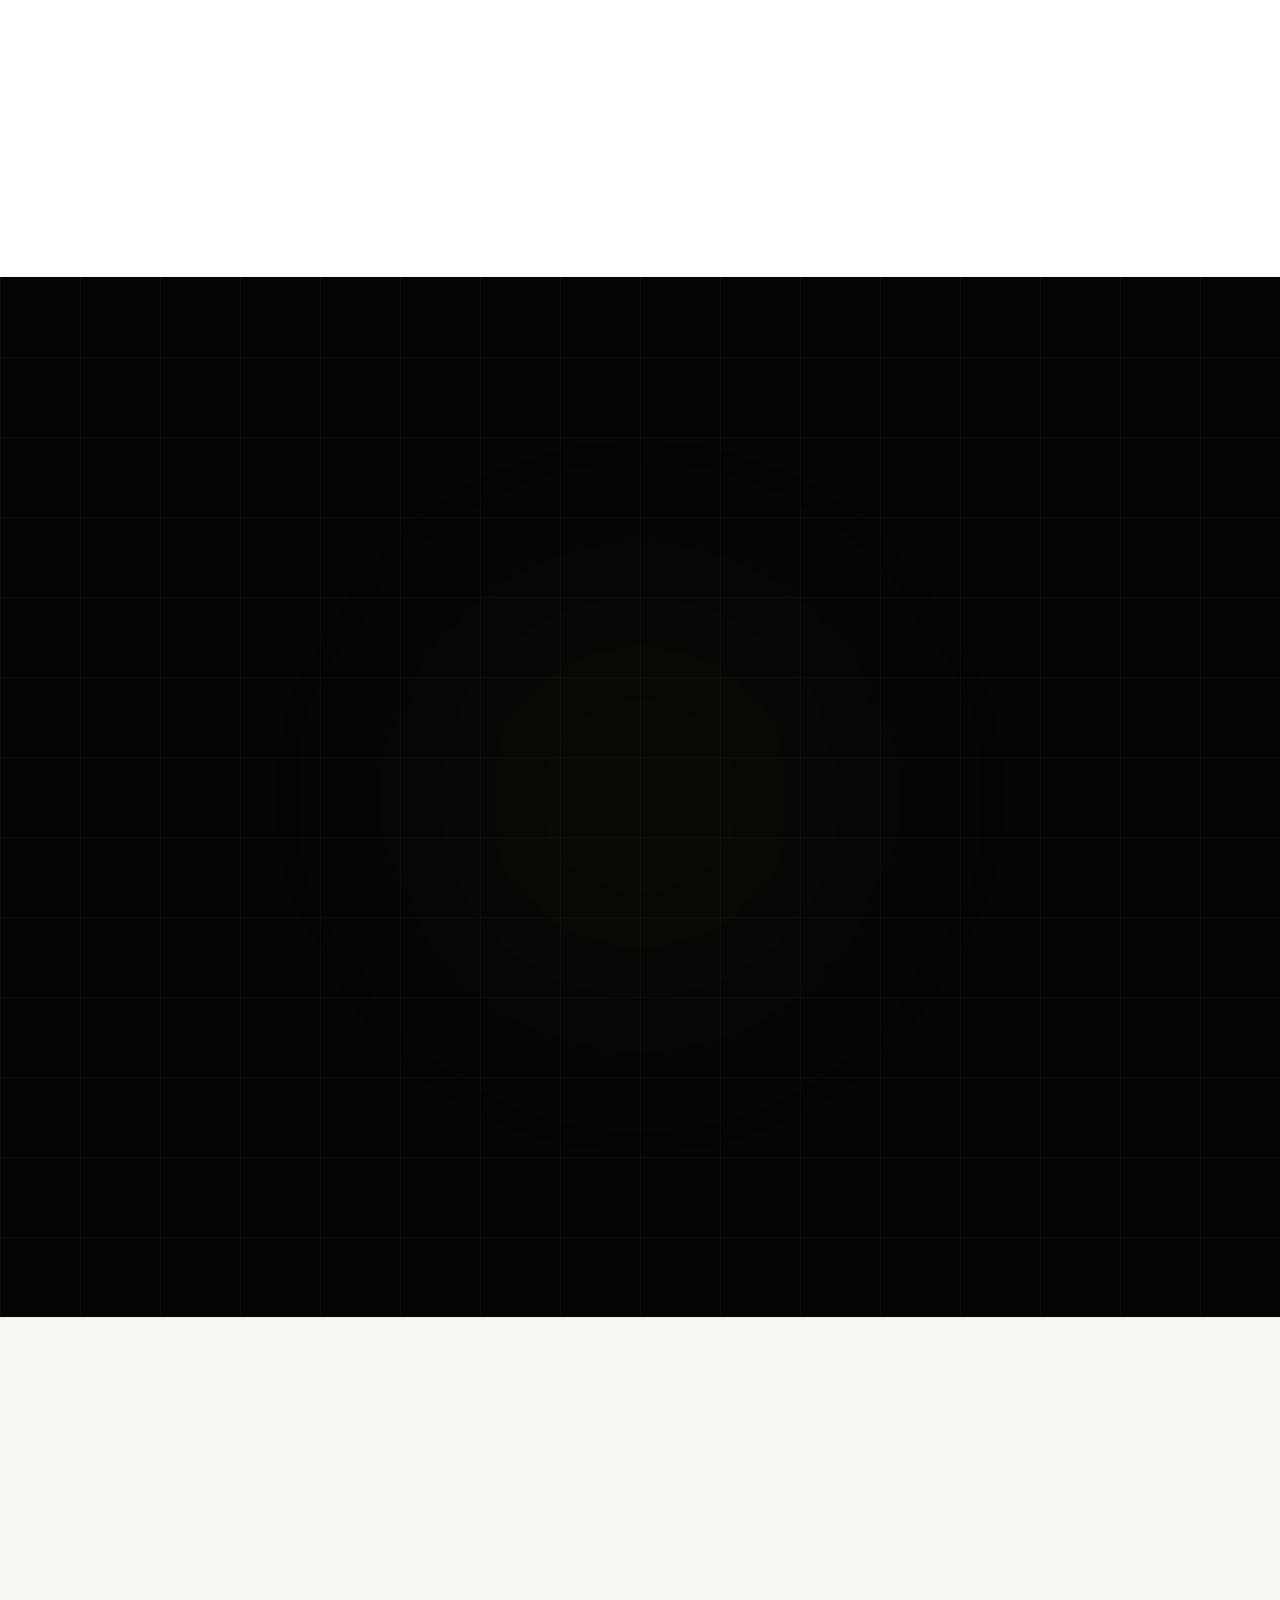
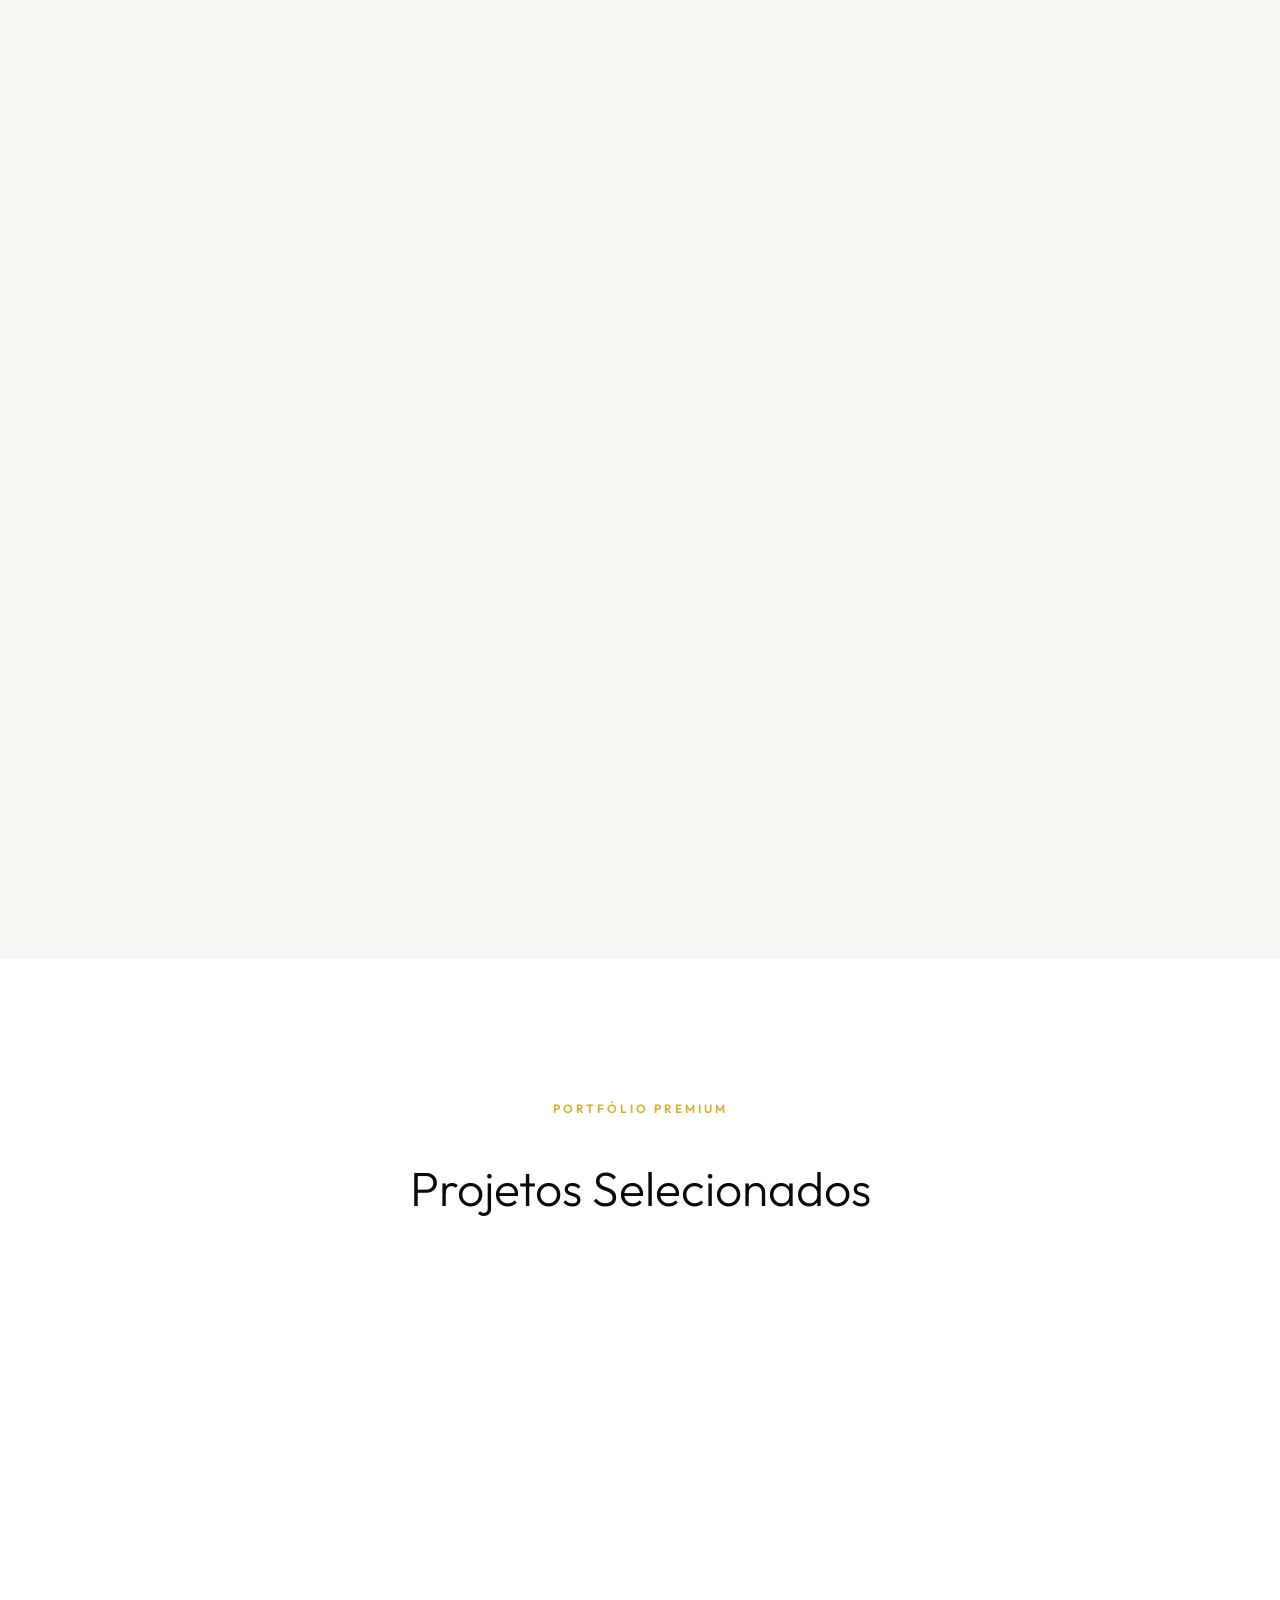
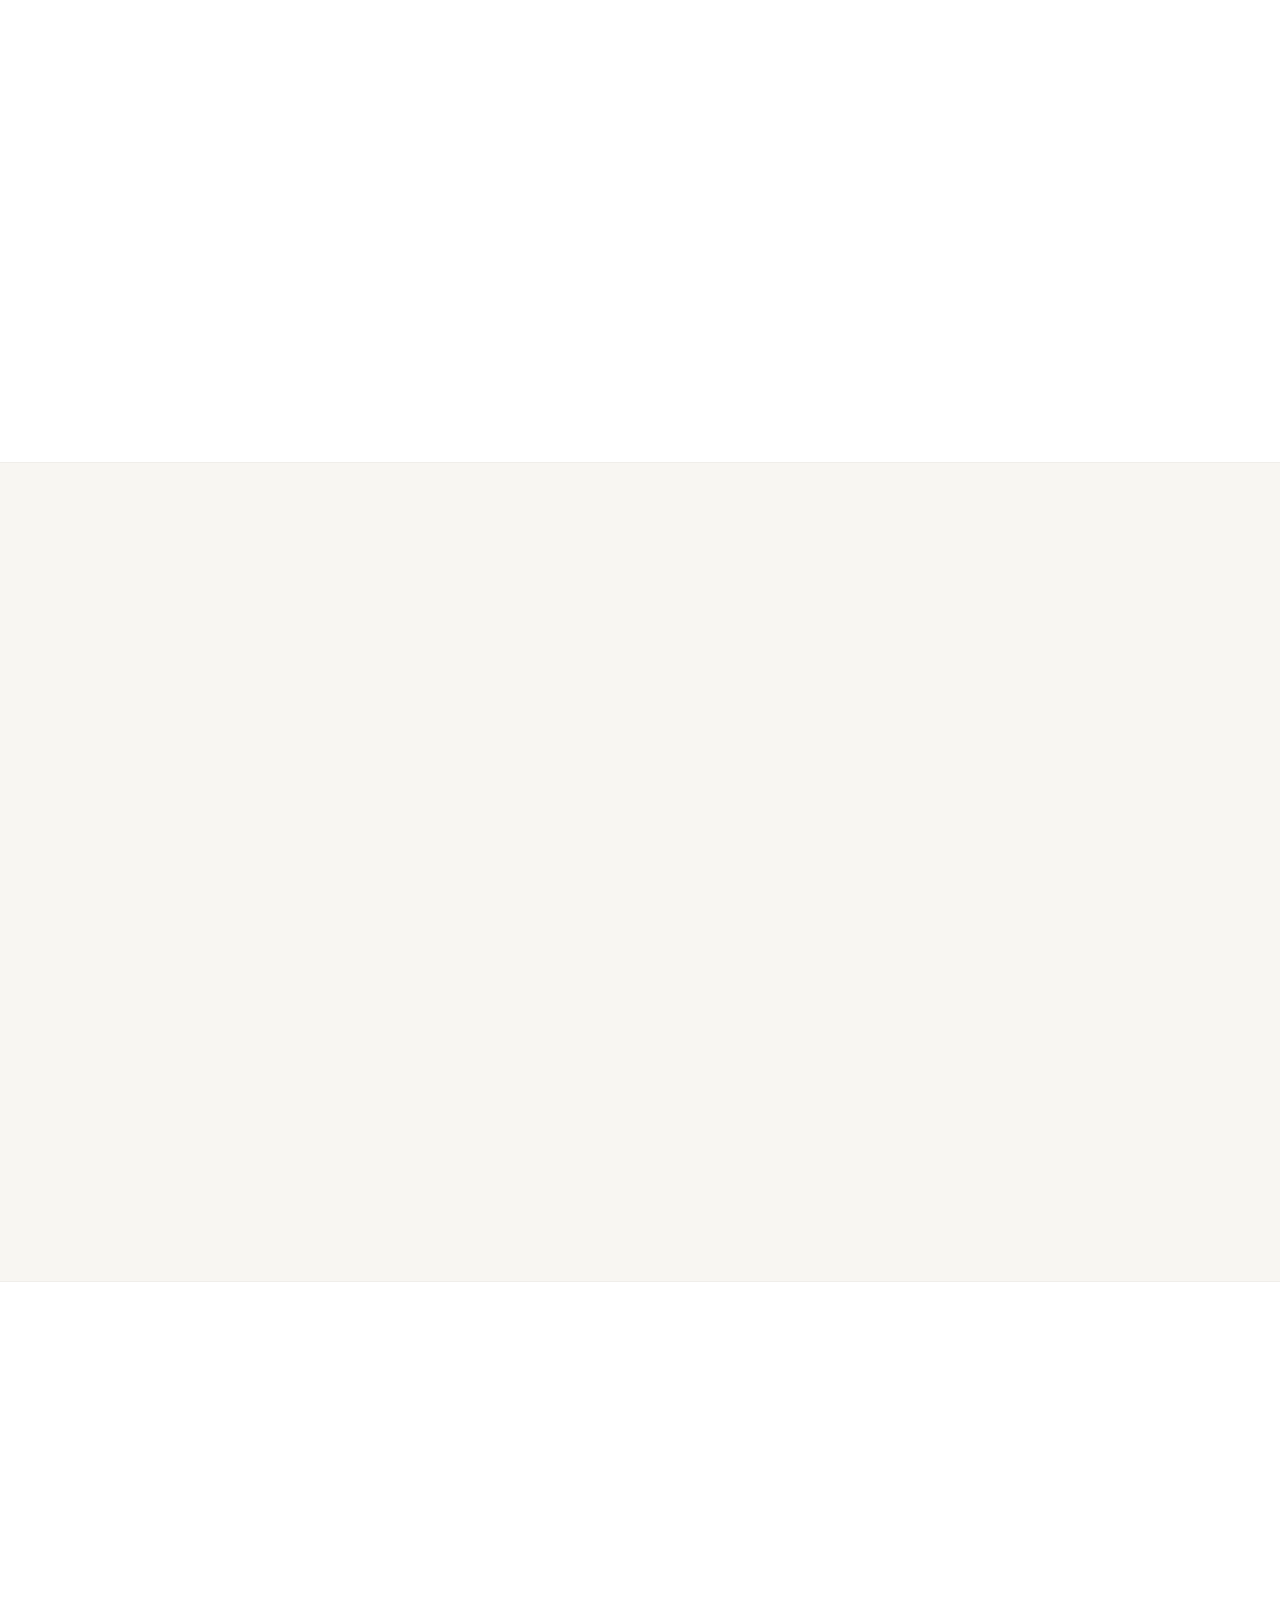
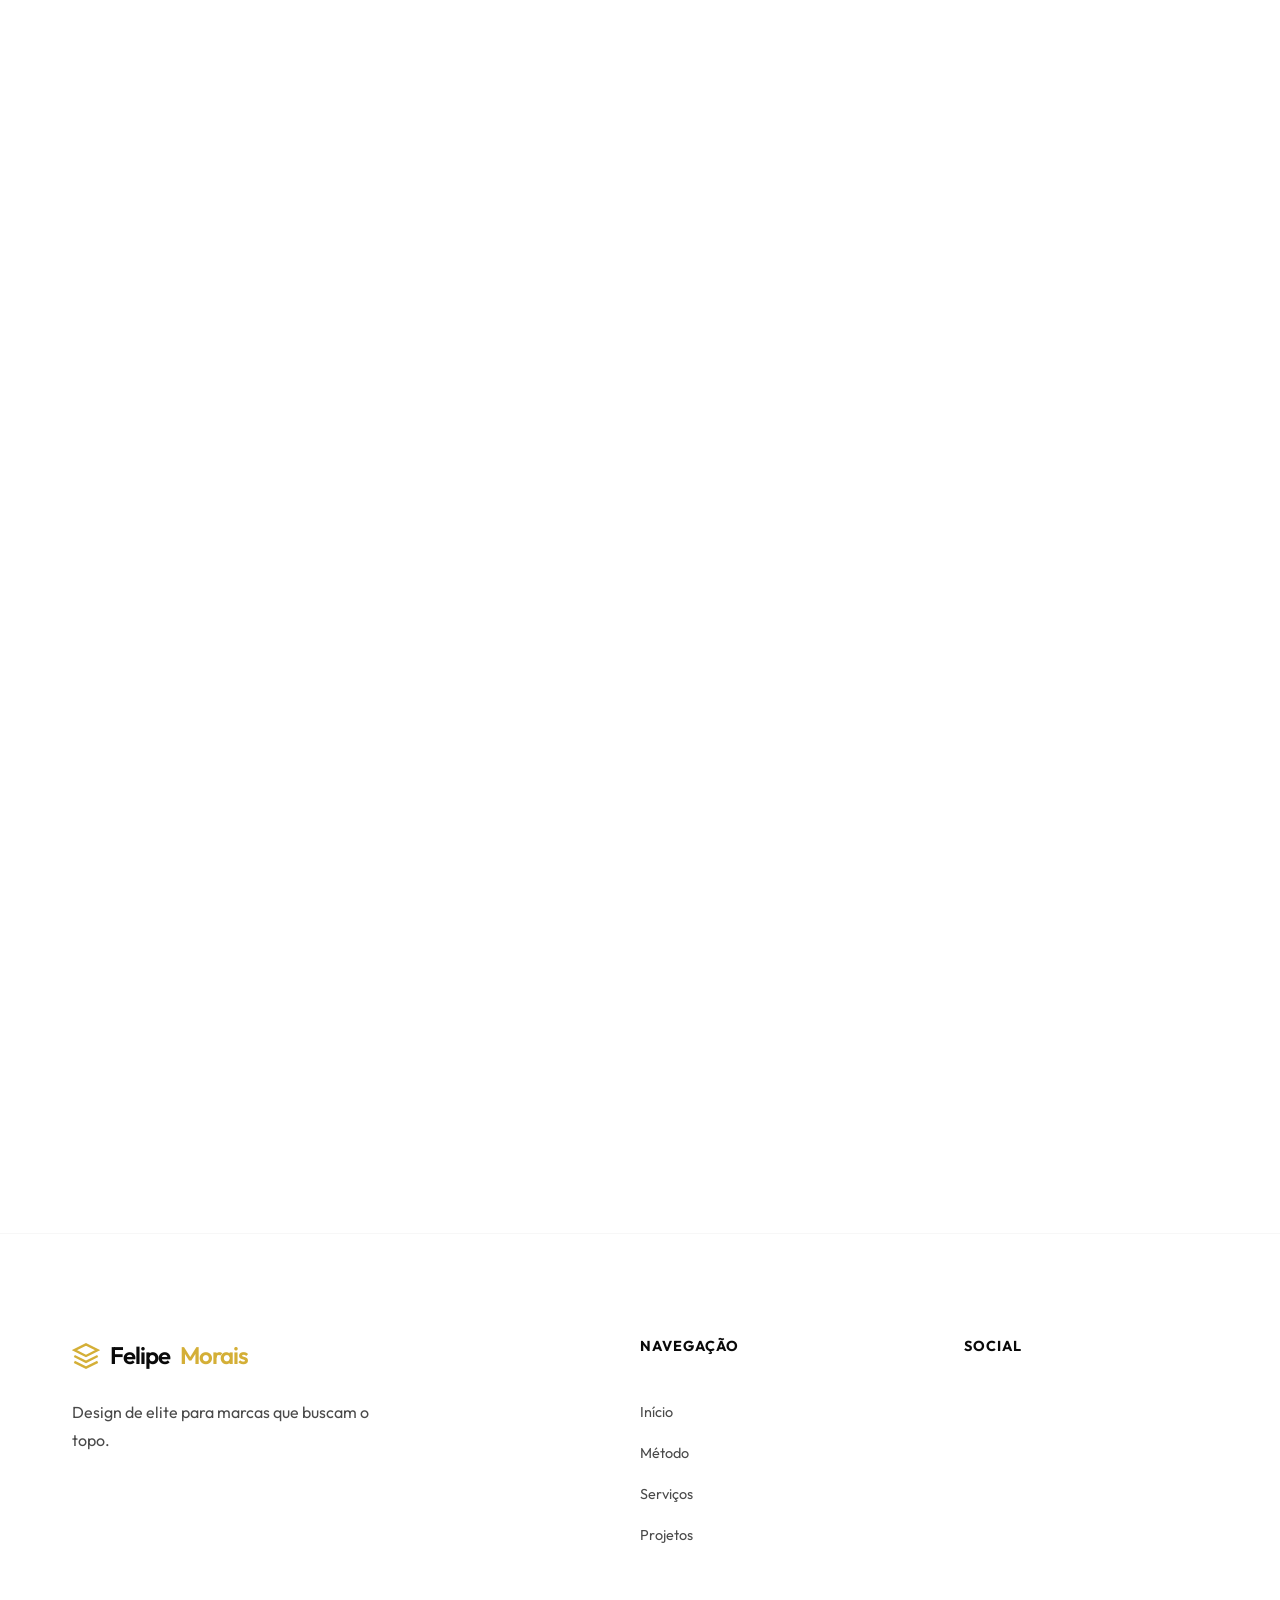
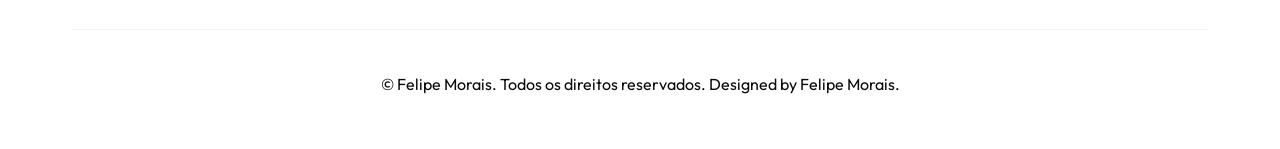
==== commit 8f2bc6e1: "revert: remove pain section and editorial authority section based on user feedback" ====
--- a/index.html
+++ b/index.html
@@ -169,66 +169,6 @@
         </div>
     </section>
 
-    <!-- Pain Section -->
-    <section class="pain-section">
-        <div class="container">
-            <div class="pain-grid reveal">
-                <div class="section-header">
-                    <span class="tag" style="color: #ff4d4d;">O Custo da Invisibilidade</span>
-                    <h2>Seu site está afastando clientes sem você perceber</h2>
-                </div>
-                <div class="pain-items">
-                    <div class="pain-item">
-                        <i data-lucide="clock-8" style="color: #ff4d4d;"></i>
-                        <h5>Lentidão Fatal</h5>
-                        <p>Cada segundo de demora faz 40% dos seus clientes desistirem e irem para o concorrente.</p>
-                    </div>
-                    <div class="pain-item">
-                        <i data-lucide="user-x" style="color: #ff4d4d;"></i>
-                        <h5>Amadorismo Visual</h5>
-                        <p>Se o seu site parece antigo, o cliente assume que o seu serviço também é. A confiança morre no primeiro clique.</p>
-                    </div>
-                    <div class="pain-item">
-                        <i data-lucide="phone-off" style="color: #ff4d4d;"></i>
-                        <h5>Labirinto Digital</h5>
-                        <p>Se o seu contato não é óbvio, o lead desiste. Você está pagando por tráfego que não vira orçamento.</p>
-                    </div>
-                </div>
-            </div>
-        </div>
-    </section>
-
-    <!-- Authority Editorial Section -->
-    <section class="authority-editorial reveal">
-        <div class="authority-container">
-            <div class="authority-top-nav">
-                <span>Design</span>
-                <span>Confiança</span>
-                <span>Felipe</span>
-            </div>
-            
-            <div class="authority-content">
-                <div class="authority-frame-box"></div>
-                
-                <div class="quote-left">
-                    <div class="instagram-tag">
-                        <div class="tag-circle">C</div>
-                        <span>@cmplace.co.</span>
-                    </div>
-                    <h2 class="authority-quote-text">Se você não confia no <strong>seu trabalho,</strong></h2>
-                </div>
-
-                <div class="authority-main-photo">
-                    <img src="profile.jpg" alt="Felipe Morais">
-                </div>
-
-                <div class="quote-right">
-                    <h2 class="authority-quote-text">por que o <strong>cliente confiaria?</strong></h2>
-                </div>
-            </div>
-        </div>
-    </section>
-
     <!-- About Section -->
     <section class="about" id="sobre">
         <div class="container about-grid">
--- a/index.css
+++ b/index.css
@@ -663,205 +663,6 @@
     50% { transform: translateY(-20px) rotateX(-2deg) rotateY(5deg); }
 }
 
-/* Pain Section */
-.pain-section {
-    background-color: #0A0A0A; /* Always dark for impact */
-    color: white;
-    padding: 140px 0;
-    position: relative;
-    overflow: hidden;
-}
-
-.pain-items {
-    display: grid;
-    grid-template-columns: repeat(3, 1fr);
-    gap: 40px;
-    margin-top: 80px;
-}
-
-.pain-item {
-    text-align: left;
-    padding: 60px;
-    background: rgba(255, 255, 255, 0.03);
-    border: 1px solid rgba(255, 255, 255, 0.05);
-    border-radius: 40px;
-    transition: var(--transition-premium);
-}
-
-.pain-item:hover {
-    transform: translateY(-10px);
-    background: rgba(255, 255, 255, 0.05);
-    border-color: rgba(255, 77, 77, 0.3);
-}
-
-.pain-item i {
-    margin-bottom: 30px;
-    width: 48px;
-    height: 48px;
-}
-
-.pain-item h5 {
-    font-size: 1.4rem;
-    margin-bottom: 15px;
-    font-weight: 600;
-    color: #ff4d4d; /* More contrast */
-}
-
-.pain-item p {
-    font-size: 1rem;
-    color: rgba(255, 255, 255, 0.6);
-}
-
-@media (max-width: 968px) {
-    .pain-items { grid-template-columns: 1fr; gap: 30px; }
-}
-
-/* Authority Section (Editorial Trust) */
-.authority-editorial {
-    padding: 100px 0;
-    background-color: var(--bg-main);
-    position: relative;
-    overflow: hidden;
-}
-
-.authority-container {
-    max-width: 1300px;
-    margin: 0 auto;
-    padding: 0 40px;
-    position: relative;
-}
-
-.authority-top-nav {
-    display: flex;
-    justify-content: space-between;
-    margin-bottom: 40px;
-    font-size: 1.1rem;
-    font-weight: 200;
-    letter-spacing: 1px;
-    color: var(--text-primary);
-    opacity: 0.8;
-}
-
-.authority-content {
-    display: flex;
-    justify-content: center;
-    align-items: center;
-    position: relative;
-    min-height: 700px;
-}
-
-.authority-main-photo {
-    position: relative;
-    z-index: 2;
-    max-width: 550px;
-    margin-top: 50px;
-}
-
-.authority-main-photo img {
-    width: 100%;
-    filter: contrast(1.05) brightness(1);
-    transition: var(--transition-premium);
-}
-
-.authority-frame-box {
-    position: absolute;
-    top: 0;
-    left: 50%;
-    transform: translateX(-50%);
-    width: 500px;
-    height: 400px;
-    border: 1px solid rgba(0,0,0,0.1);
-    border-radius: 40px 40px 0 0;
-    border-bottom: none;
-    z-index: 1;
-}
-
-[data-theme="dark"] .authority-frame-box {
-    border-color: rgba(255,255,255,0.1);
-}
-
-.quote-left, .quote-right {
-    position: absolute;
-    width: 350px;
-    z-index: 3;
-}
-
-.quote-left {
-    left: 0;
-    top: 250px;
-    text-align: left;
-}
-
-.quote-right {
-    right: 0;
-    top: 250px;
-    text-align: left; /* Image has it aligned left too, though it's on the right side */
-}
-
-.instagram-tag {
-    display: inline-flex;
-    align-items: center;
-    gap: 8px;
-    background: #000;
-    color: #fff;
-    padding: 4px 12px;
-    border-radius: 50px;
-    font-size: 0.7rem;
-    margin-bottom: 20px;
-    font-weight: 400;
-}
-
-.tag-circle {
-    width: 14px;
-    height: 14px;
-    border: 1px solid rgba(255,255,255,0.5);
-    border-radius: 50%;
-    display: flex;
-    align-items: center;
-    justify-content: center;
-    font-size: 0.5rem;
-}
-
-.authority-quote-text {
-    font-size: 3.2rem;
-    line-height: 1;
-    font-weight: 200;
-    letter-spacing: -2px;
-    color: var(--text-primary);
-}
-
-.authority-quote-text strong {
-    font-weight: 600;
-}
-
-@media (max-width: 1100px) {
-    .authority-top-nav { display: none; }
-    .authority-content {
-        flex-direction: column;
-        min-height: auto;
-        padding-top: 40px;
-    }
-    .quote-left, .quote-right {
-        position: relative;
-        top: auto;
-        left: auto;
-        right: auto;
-        width: 100%;
-        text-align: center;
-        margin: 30px 0;
-    }
-    .authority-main-photo {
-        max-width: 100%;
-        order: 2;
-    }
-    .quote-left { order: 1; }
-    .quote-right { order: 3; }
-    .authority-quote-text {
-        font-size: 2.2rem;
-    }
-    .authority-frame-box { display: none; }
-}
-
 
 /* About Section */
 .about {
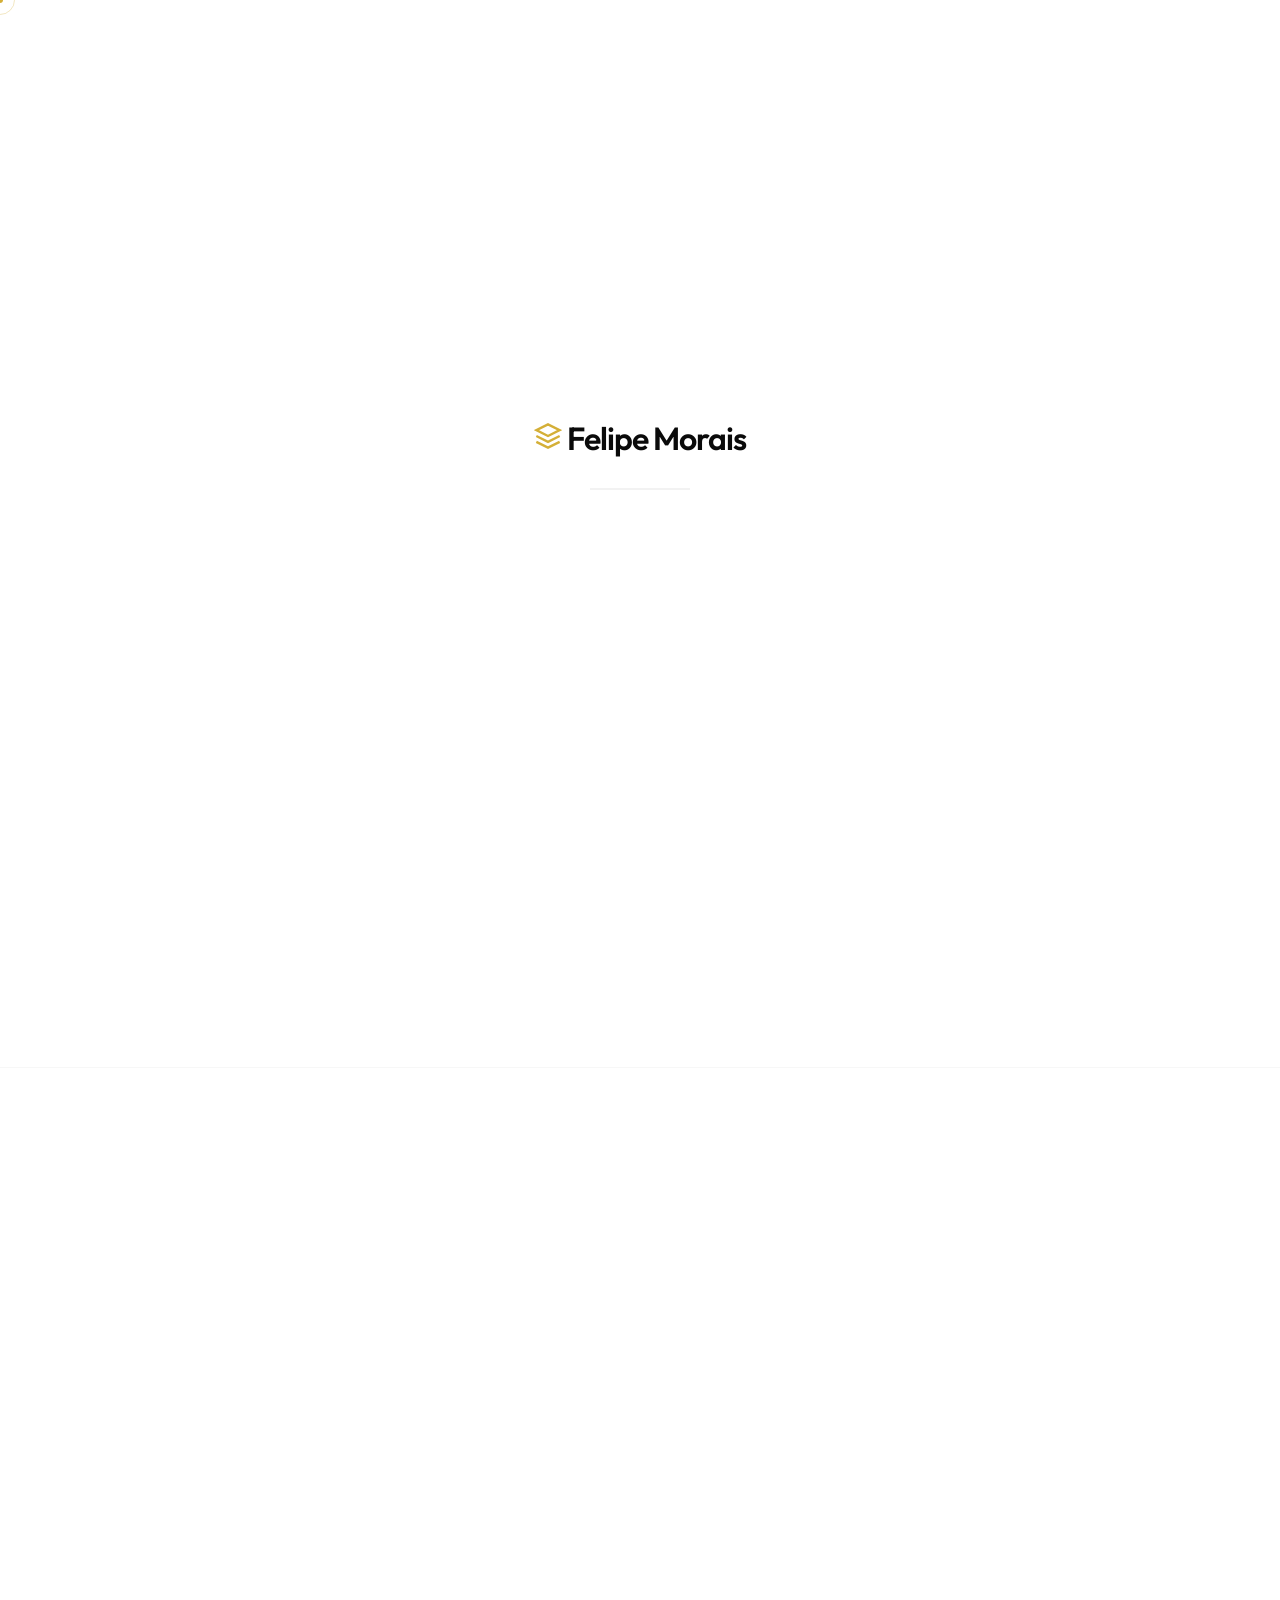
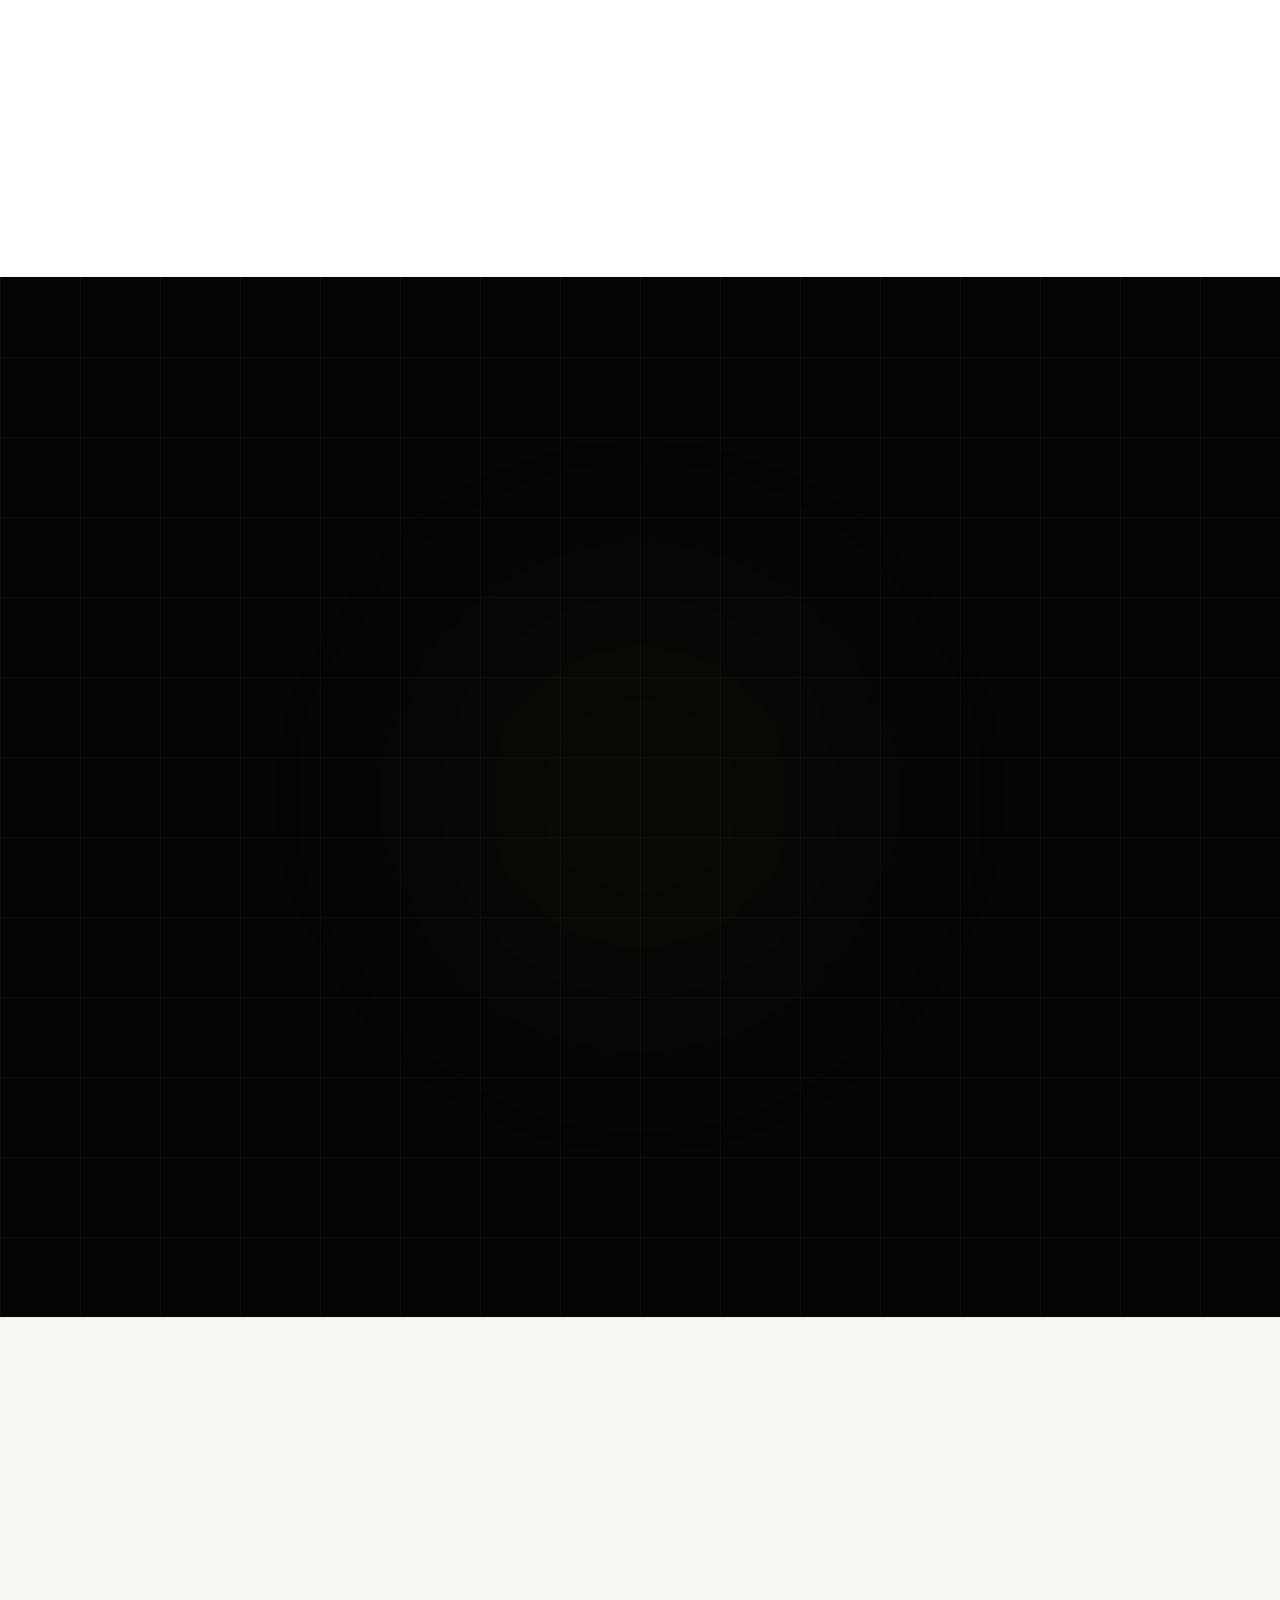
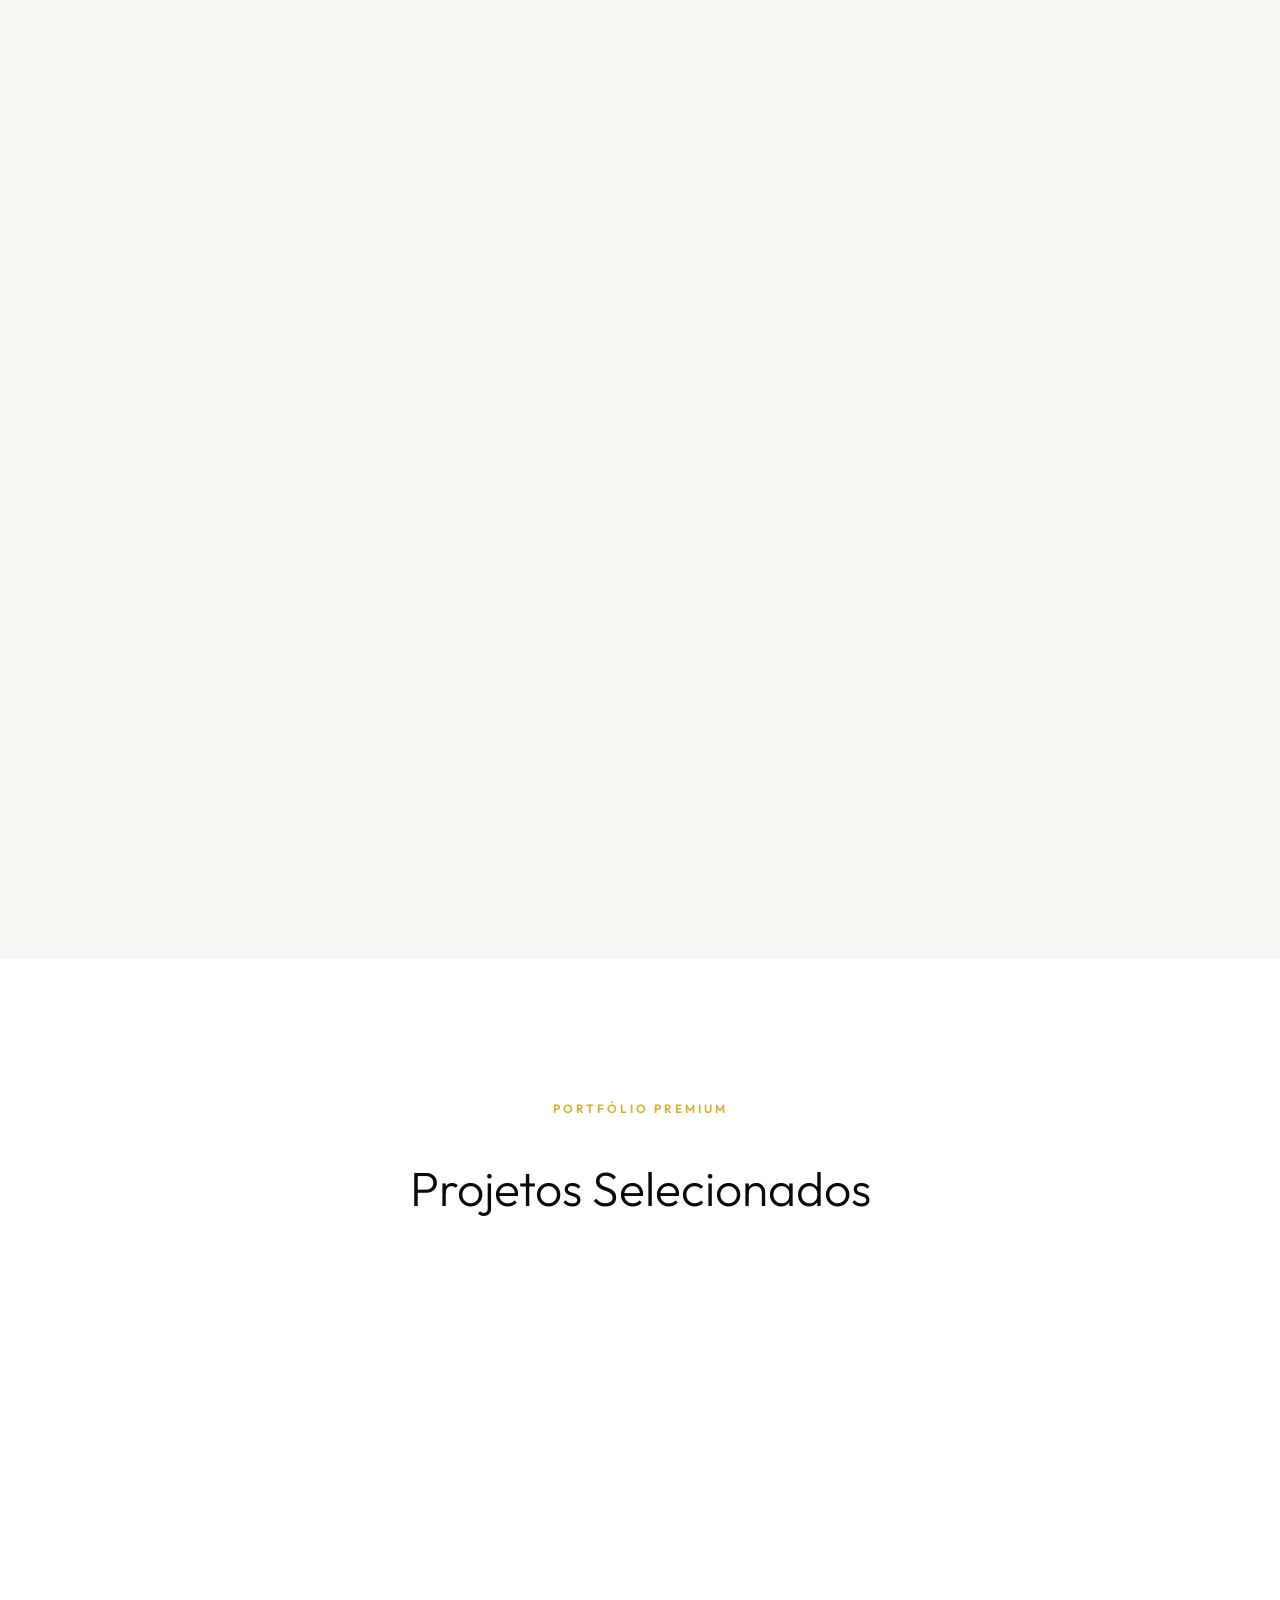
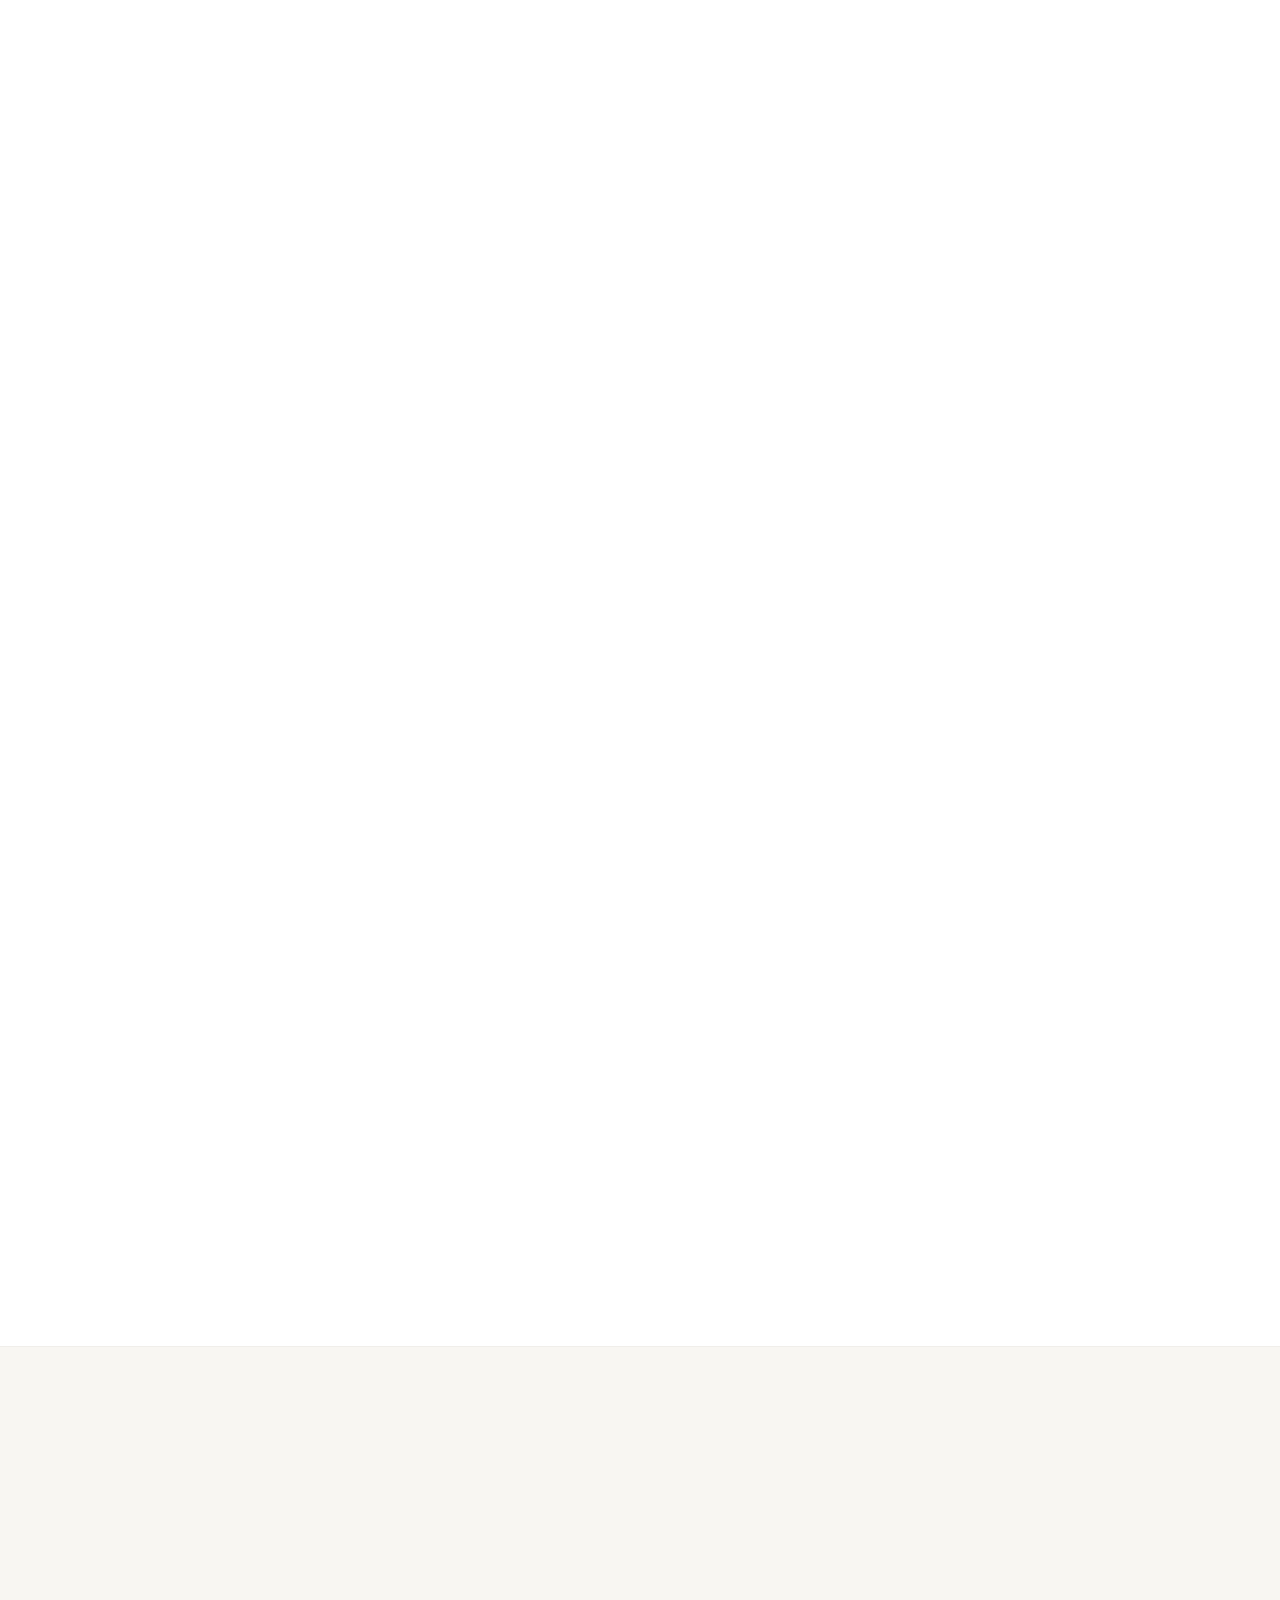
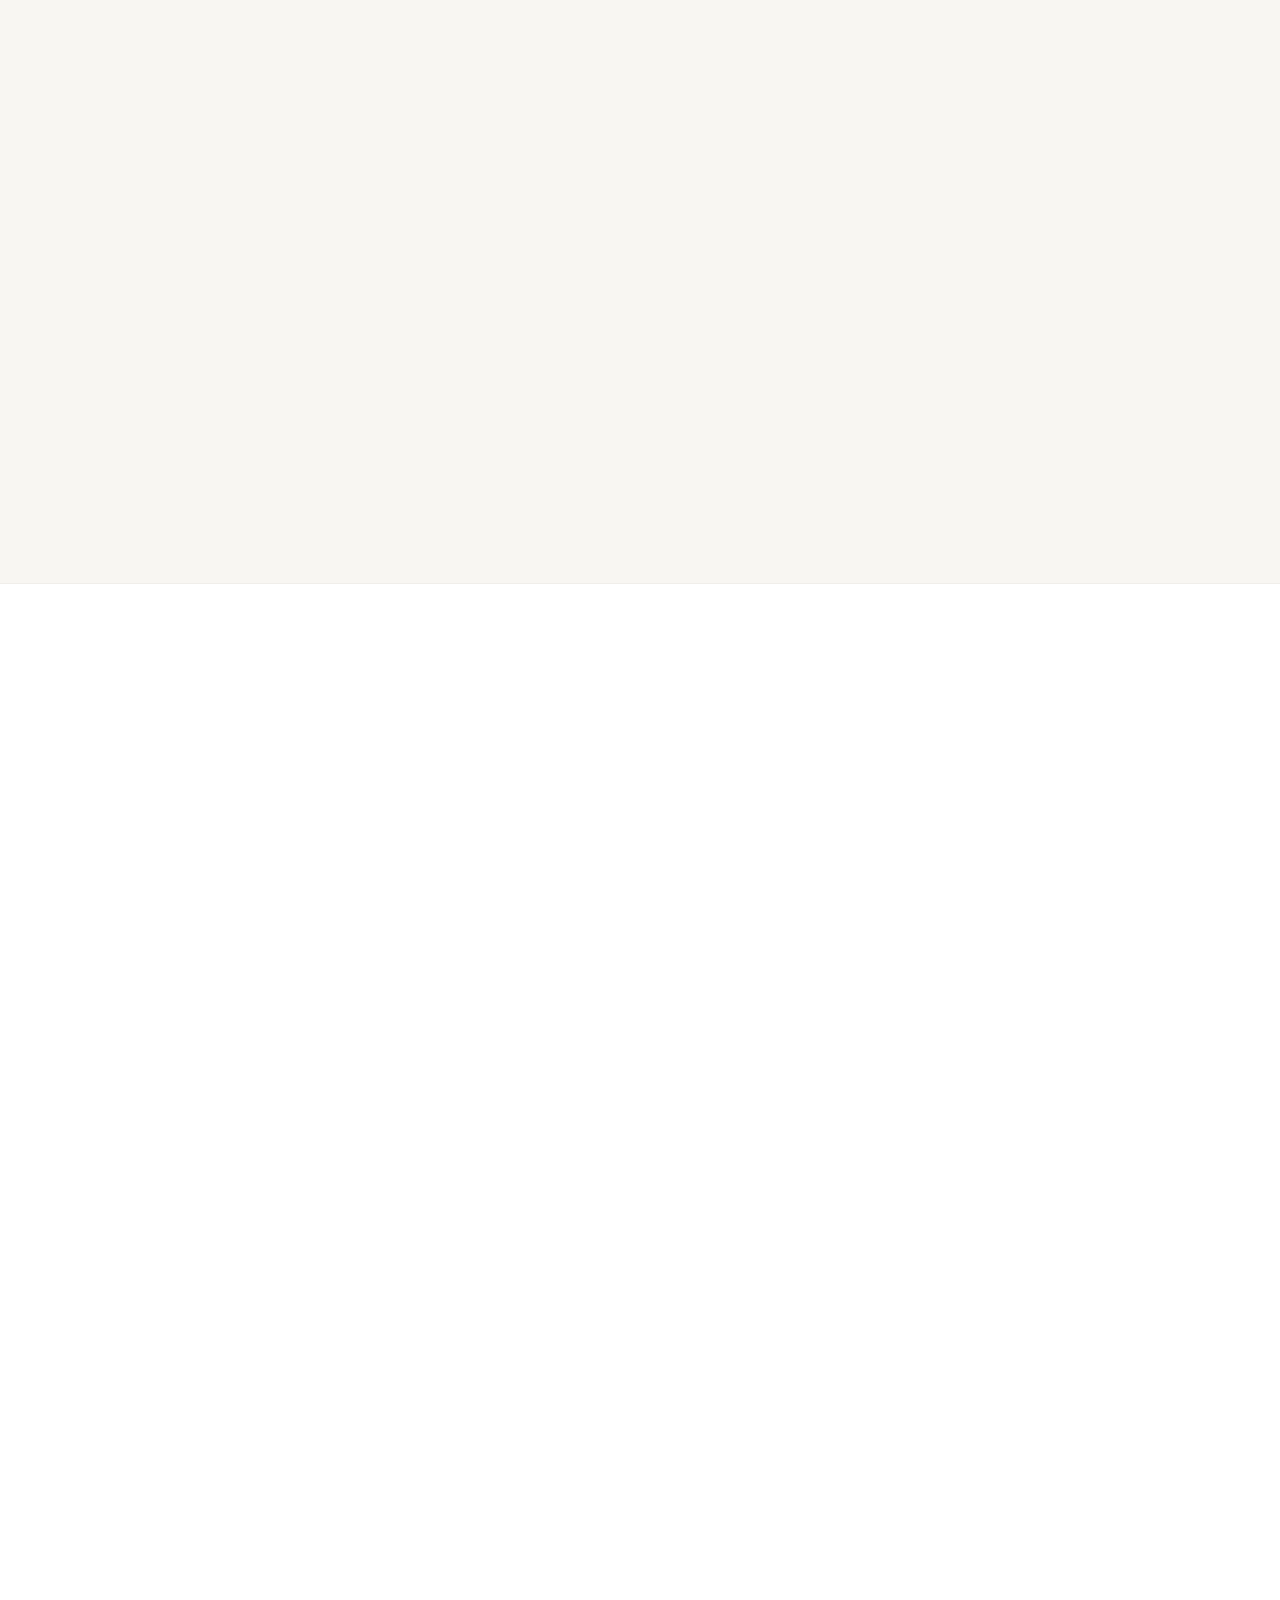
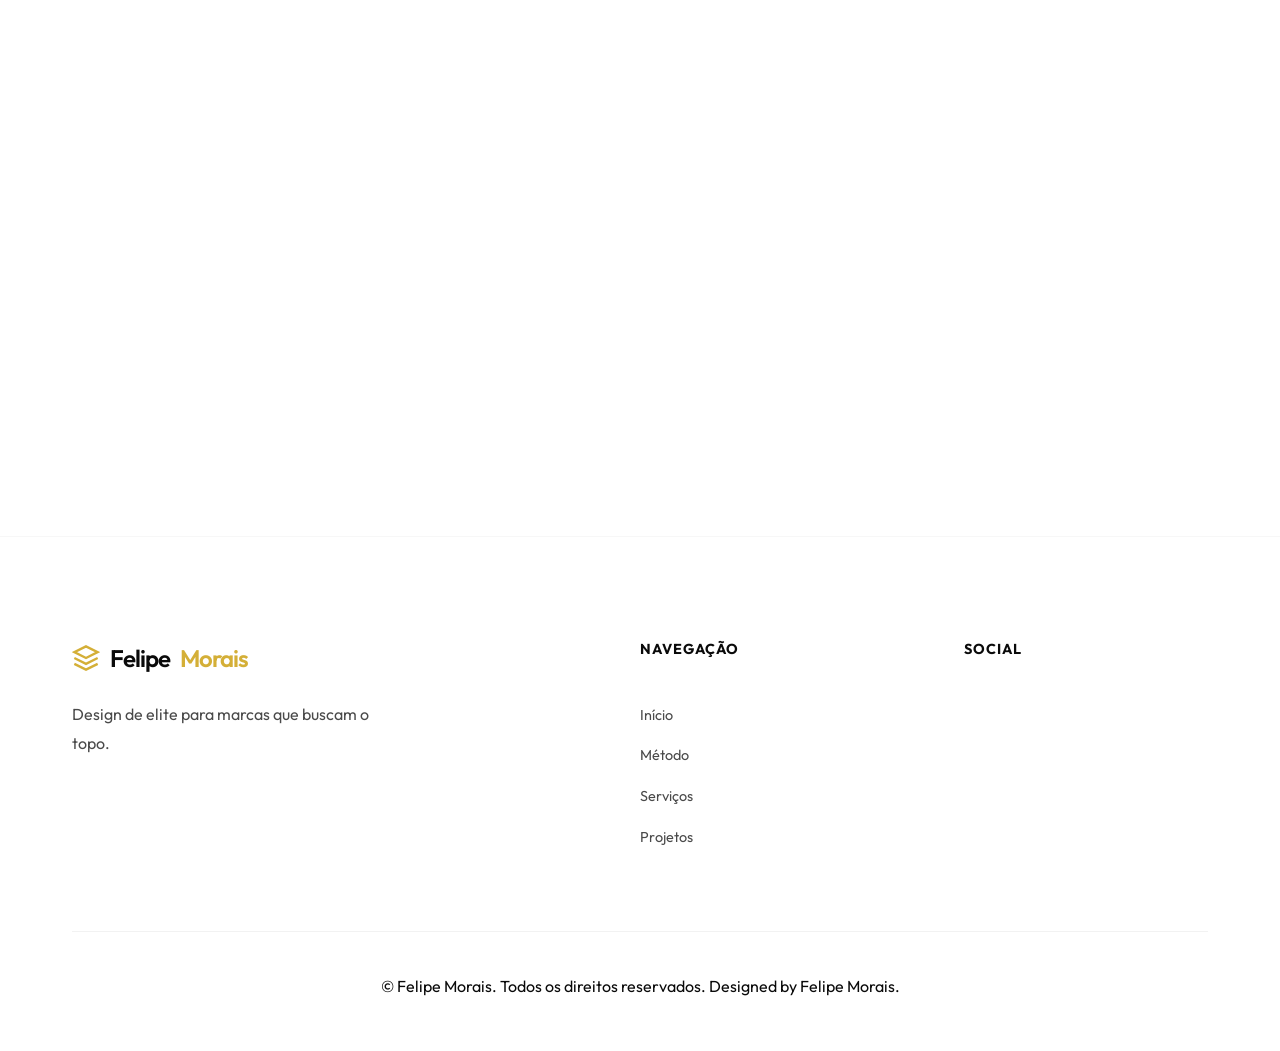
==== commit b0665619: "feat: add pricing section and update testimonials section" ====
--- a/index.html
+++ b/index.html
@@ -266,7 +266,18 @@
         <div class="container">
             <span class="tag" style="text-align: center; display: block;">Portfólio Premium</span>
             <h2 style="text-align: center; margin-bottom: 60px; font-weight: 300; font-size: 3rem;">Projetos Selecionados</h2>
-            <div class="projects-grid featured-single">
+            <div class="projects-grid">
+                <div class="project-item reveal tilt" data-project="techflow">
+                    <img src="https://images.unsplash.com/photo-1551288049-bebda4e38f71?q=80&w=2070&auto=format&fit=crop" alt="TechFlow - SaaS de Gestão" loading="lazy" style="opacity: 0.8;">
+                    <div class="project-overlay">
+                        <div class="project-info">
+                            <span class="project-tag">SaaS / Produto Próprio</span>
+                            <h4>TechFlow — Gestão Inteligente</h4>
+                            <p style="color: rgba(255,255,255,0.9)">Sistema completo para assistências técnicas com controle de ordens, estoque e finanças.</p>
+                            <button class="btn-project-detail">Explorar Estudo de Caso</button>
+                        </div>
+                    </div>
+                </div>
                 <div class="project-item reveal tilt" data-project="cmplace">
                     <img src="cmplace_hero.png" alt="CM Place - Luxury iPhone Store" loading="lazy">
                     <div class="project-overlay">
@@ -374,47 +385,135 @@
 
 
 
+    <!-- Pricing Section -->
+    <section class="pricing" id="planos">
+        <div class="container">
+            <div class="section-header reveal" style="text-align: center; margin-bottom: 60px;">
+                <h2 style="font-size: 3.5rem; font-weight: 700; margin-bottom: 10px;">Zero surpresas.</h2>
+            </div>
+            <div class="pricing-grid reveal">
+                <!-- Starter -->
+                <div class="pricing-card">
+                    <div class="pricing-header">
+                        <h4>Starter</h4>
+                        <div class="price">
+                            <span class="currency">R$</span>
+                            <span class="amount">2.497</span>
+                            <span class="period">/ único</span>
+                        </div>
+                        <p>Ideal para profissionais autônomos e pequenos negócios.</p>
+                    </div>
+                    <div class="pricing-features">
+                        <ul>
+                            <li><i data-lucide="check"></i> Landing page de 1 página</li>
+                            <li><i data-lucide="check"></i> Design responsivo</li>
+                            <li><i data-lucide="check"></i> Formulário de contato</li>
+                            <li><i data-lucide="check"></i> Entrega em 5 dias</li>
+                            <li><i data-lucide="check"></i> Suporte 15 dias</li>
+                        </ul>
+                    </div>
+                    <a href="#contato" class="btn btn-pricing magnetic">Começar —</a>
+                </div>
+
+                <!-- Pro -->
+                <div class="pricing-card popular">
+                    <div class="popular-tag">★ Mais popular</div>
+                    <div class="pricing-header">
+                        <h4>Pro</h4>
+                        <div class="price">
+                            <span class="currency">R$</span>
+                            <span class="amount">5.897</span>
+                            <span class="period">/ único</span>
+                        </div>
+                        <p>Para empresas que querem crescer e dominar o mercado.</p>
+                    </div>
+                    <div class="pricing-features">
+                        <ul>
+                            <li><i data-lucide="check"></i> Site completo até 8 páginas</li>
+                            <li><i data-lucide="check"></i> Design premium exclusivo</li>
+                            <li><i data-lucide="check"></i> SEO completo</li>
+                            <li><i data-lucide="check"></i> Integração WhatsApp + CRM</li>
+                            <li><i data-lucide="check"></i> Entrega em 7 dias</li>
+                            <li><i data-lucide="check"></i> Suporte 30 dias</li>
+                        </ul>
+                    </div>
+                    <a href="#contato" class="btn btn-pricing magnetic">Quero o Pro —</a>
+                </div>
+
+                <!-- Enterprise -->
+                <div class="pricing-card">
+                    <div class="pricing-header">
+                        <h4>Enterprise</h4>
+                        <div class="price custom-price">
+                            <span class="amount" style="font-size: 2.8rem;">Custom</span>
+                        </div>
+                        <p>E-commerce, plataformas e sistemas sob medida.</p>
+                    </div>
+                    <div class="pricing-features">
+                        <ul>
+                            <li><i data-lucide="check"></i> Solução 100% personalizada</li>
+                            <li><i data-lucide="check"></i> Integrações complexas</li>
+                            <li><i data-lucide="check"></i> Banco de dados dedicado</li>
+                            <li><i data-lucide="check"></i> Alta escalabilidade</li>
+                            <li><i data-lucide="check"></i> Suporte prioritário 24/7</li>
+                        </ul>
+                    </div>
+                    <a href="#contato" class="btn btn-pricing magnetic">Falar com equipe —</a>
+                </div>
+            </div>
+        </div>
+    </section>
+
     <!-- Testimonials Section -->
-    <section class="testimonials">
+    <section class="testimonials" id="depoimentos">
         <div class="container">
             <div class="section-header reveal" style="text-align: center; margin-bottom: 60px;">
-                <span class="tag">Quem já confia</span>
-                <h2>Resultados reais para negócios locais</h2>
+                <span class="tag" style="color: #00E676; letter-spacing: 2px;">✦ DEPOIMENTOS</span>
+                <h2 style="font-size: 2.8rem; font-weight: 700; line-height: 1.1;">O que nossos clientes<br>estão dizendo.</h2>
             </div>
             <div class="testimonials-grid">
-                <div class="testimonial-card reveal">
+                <div class="testimonial-card new-style reveal">
+                    <div class="stars">
+                        <i data-lucide="star"></i><i data-lucide="star"></i><i data-lucide="star"></i><i data-lucide="star"></i><i data-lucide="star"></i>
+                    </div>
                     <div class="testimonial-content">
-                        <p>"O novo site mudou o jogo para minha clínica. Hoje recebemos muito mais agendamentos pelo WhatsApp do que antes."</p>
+                        <p>"Em 10 dias meu site estava no ar e já na primeira semana fechei 3 contratos que vieram pelo Google. Melhor investimento que fiz."</p>
                     </div>
                     <div class="testimonial-author">
-                        <img src="https://images.unsplash.com/photo-1560250097-0b93528c311a?w=100&h=100&fit=crop" alt="João Silva" class="author-img">
+                        <div class="author-avatar" style="background-color: #004D40; color: #00E676;">RC</div>
                         <div class="author-info">
-                            <h5>João Silva</h5>
-                            <span>Clínica Sorriso</span>
-                        </div>
-                    </div>
-                </div>
-                <div class="testimonial-card reveal">
+                            <h5>Rafael Costa</h5>
+                            <span>Arquiteto — SP</span>
+                        </div>
+                    </div>
+                </div>
+                <div class="testimonial-card new-style reveal">
+                    <div class="stars">
+                        <i data-lucide="star"></i><i data-lucide="star"></i><i data-lucide="star"></i><i data-lucide="star"></i><i data-lucide="star"></i>
+                    </div>
                     <div class="testimonial-content">
-                        <p>"Eu achava que não precisava de site, mas o design premium passou uma confiança que fez minhas vendas dobrarem."</p>
+                        <p>"Minha loja virtual triplicou as vendas em 2 meses depois do novo site. A equipe entendeu exatamente o que eu precisava."</p>
                     </div>
                     <div class="testimonial-author">
-                        <img src="https://images.unsplash.com/photo-1573496359142-b8d87734a5a2?w=100&h=100&fit=crop" alt="Maria Oliveira" class="author-img">
+                        <div class="author-avatar" style="background-color: #01579B; color: #40C4FF;">AM</div>
                         <div class="author-info">
-                            <h5>Maria Oliveira</h5>
-                            <span>Lux Store</span>
-                        </div>
-                    </div>
-                </div>
-                <div class="testimonial-card reveal">
+                            <h5>Ana Martins</h5>
+                            <span>E-commerce de moda — RJ</span>
+                        </div>
+                    </div>
+                </div>
+                <div class="testimonial-card new-style reveal">
+                    <div class="stars">
+                        <i data-lucide="star"></i><i data-lucide="star"></i><i data-lucide="star"></i><i data-lucide="star"></i><i data-lucide="star"></i>
+                    </div>
                     <div class="testimonial-content">
-                        <p>"O site carrega instantaneamente no celular dos clientes. Ficou muito fácil para eles verem nossos produtos e pedirem."</p>
+                        <p>"Processo incrível. Aprovei o design em 48h e o site ficou no ar antes do prazo. Profissionalismo do início ao fim."</p>
                     </div>
                     <div class="testimonial-author">
-                        <img src="https://images.unsplash.com/photo-1472099645785-5658abf4ff4e?w=100&h=100&fit=crop" alt="Ricardo Lima" class="author-img">
+                        <div class="author-avatar" style="background-color: #311B92; color: #B388FF;">LC</div>
                         <div class="author-info">
-                            <h5>Ricardo Lima</h5>
-                            <span>Restaurante Divino</span>
+                            <h5>Lucas Carvalho</h5>
+                            <span>Clínica Odonto — MG</span>
                         </div>
                     </div>
                 </div>
@@ -616,6 +715,9 @@
                             <h5>O Resultado</h5>
                             <p id="modal-result" class="highlight-result"></p>
                         </div>
+                        <div id="modal-external-link" style="margin-top: 15px; display: none;">
+                            <a href="#" target="_blank" class="btn btn-secondary magnetic" style="width: 100%; text-align: center; margin-bottom: 15px; border: 1px solid var(--accent-gold); color: var(--accent-gold);">Acessar Sistema ao Vivo</a>
+                        </div>
                         <a href="#" class="btn btn-gold calendly-trigger" style="width: 100%; text-align: center;">Quero um resultado assim</a>
                     </div>
                 </div>
--- a/index.css
+++ b/index.css
@@ -1923,3 +1923,176 @@
     .process-timeline { grid-template-columns: 1fr; }
 }
 
+/* Pricing Section */
+.pricing {
+    padding: 120px 0;
+    background: var(--bg-main);
+}
+.pricing-grid {
+    display: grid;
+    grid-template-columns: repeat(3, 1fr);
+    gap: 30px;
+    align-items: stretch;
+}
+.pricing-card {
+    background: var(--bg-surface);
+    border: 1px solid var(--border-subtle);
+    border-radius: 20px;
+    padding: 40px;
+    display: flex;
+    flex-direction: column;
+    position: relative;
+    transition: var(--transition-smooth);
+}
+[data-theme="dark"] .pricing-card {
+    background: #0f1115;
+    border-color: rgba(255,255,255,0.05);
+}
+.pricing-card.popular {
+    border: 1px solid #00e676;
+    transform: scale(1.05);
+    z-index: 1;
+}
+.popular-tag {
+    position: absolute;
+    top: -14px;
+    left: 50%;
+    transform: translateX(-50%);
+    background: #00e676;
+    color: #000;
+    padding: 6px 16px;
+    border-radius: 20px;
+    font-size: 0.8rem;
+    font-weight: 700;
+    text-transform: uppercase;
+    white-space: nowrap;
+}
+.pricing-header {
+    margin-bottom: 30px;
+}
+.pricing-header h4 {
+    font-size: 1.5rem;
+    margin-bottom: 15px;
+}
+.price {
+    display: flex;
+    align-items: baseline;
+    gap: 5px;
+    margin-bottom: 15px;
+}
+.price .currency {
+    font-size: 1.5rem;
+    font-weight: 600;
+}
+.price .amount {
+    font-size: 3.5rem;
+    font-weight: 700;
+    line-height: 1;
+    letter-spacing: -1px;
+}
+.price .period {
+    font-size: 1rem;
+    color: var(--text-secondary);
+}
+.pricing-header p {
+    color: var(--text-secondary);
+    font-size: 0.95rem;
+    line-height: 1.5;
+}
+.pricing-features {
+    flex-grow: 1;
+    margin-bottom: 40px;
+}
+.pricing-features ul {
+    list-style: none;
+    padding: 0;
+}
+.pricing-features li {
+    display: flex;
+    align-items: center;
+    gap: 12px;
+    margin-bottom: 15px;
+    color: var(--text-primary);
+    font-size: 0.95rem;
+    opacity: 0.8;
+}
+.pricing-features li i {
+    width: 18px;
+    height: 18px;
+    color: #00e676;
+    flex-shrink: 0;
+}
+.btn-pricing {
+    width: 100%;
+    text-align: center;
+    border-radius: 8px;
+    padding: 15px;
+    font-size: 1rem;
+    background: transparent;
+    border: 1px solid var(--border-subtle);
+    color: var(--text-primary);
+    transition: var(--transition-smooth);
+    display: block;
+}
+.btn-pricing:hover {
+    background: rgba(0,0,0,0.05);
+}
+[data-theme="dark"] .btn-pricing {
+    border-color: rgba(255,255,255,0.1);
+}
+[data-theme="dark"] .btn-pricing:hover {
+    background: rgba(255,255,255,0.05);
+}
+@media (max-width: 968px) {
+    .pricing-grid {
+        grid-template-columns: 1fr;
+    }
+    .pricing-card.popular {
+        transform: scale(1);
+    }
+}
+
+/* New Testimonials Style */
+.testimonial-card.new-style {
+    background: var(--bg-surface);
+    border: 1px solid var(--border-subtle);
+    border-radius: 20px;
+    padding: 40px;
+    display: flex;
+    flex-direction: column;
+    justify-content: space-between;
+    gap: 30px;
+    box-shadow: none;
+}
+.testimonial-card.new-style::after {
+    display: none;
+}
+[data-theme="dark"] .testimonial-card.new-style {
+    background: #0f1115;
+    border-color: rgba(255,255,255,0.05);
+}
+.testimonial-card.new-style .stars {
+    display: flex;
+    gap: 5px;
+}
+.testimonial-card.new-style .stars i {
+    color: #00E676;
+    width: 16px;
+    height: 16px;
+    fill: #00E676;
+}
+.testimonial-card.new-style p {
+    font-size: 1rem;
+    font-style: normal;
+    opacity: 0.8;
+}
+.author-avatar {
+    width: 45px;
+    height: 45px;
+    border-radius: 50%;
+    display: flex;
+    align-items: center;
+    justify-content: center;
+    font-weight: 700;
+    font-size: 1rem;
+}
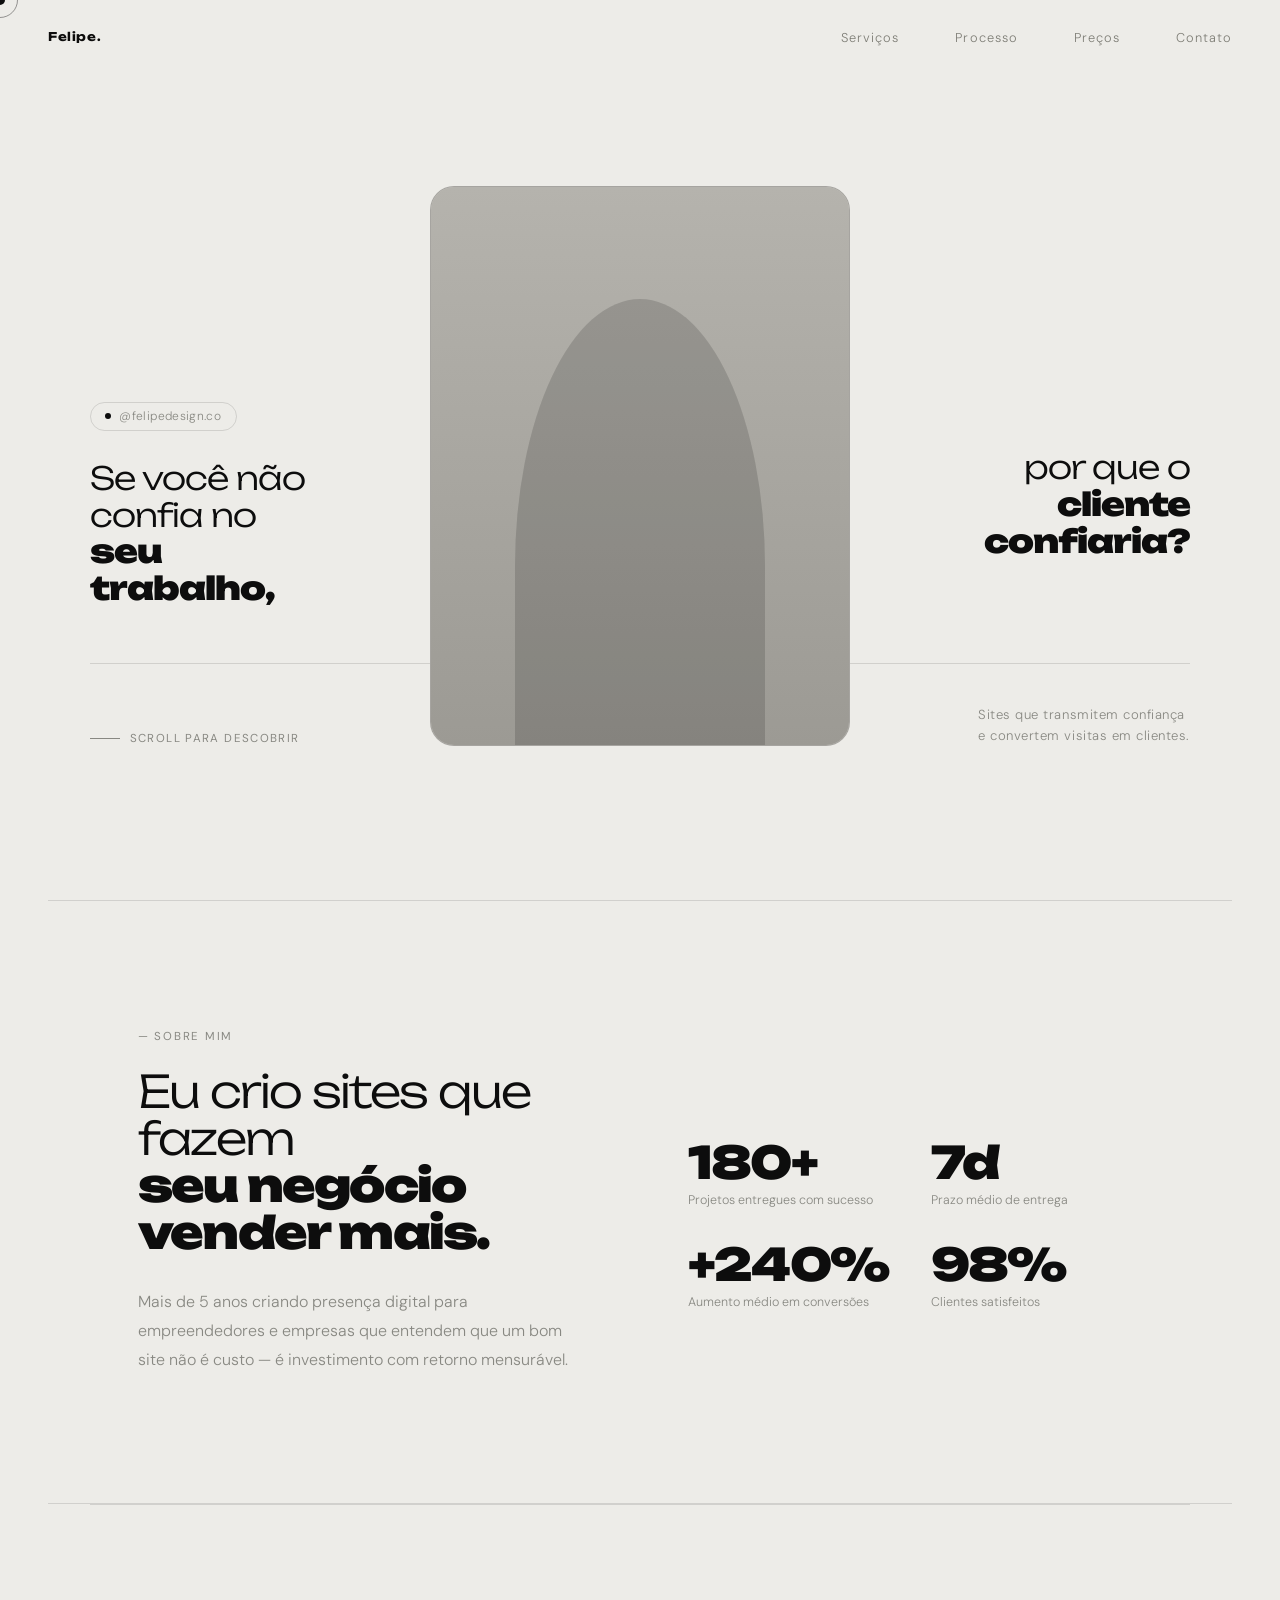
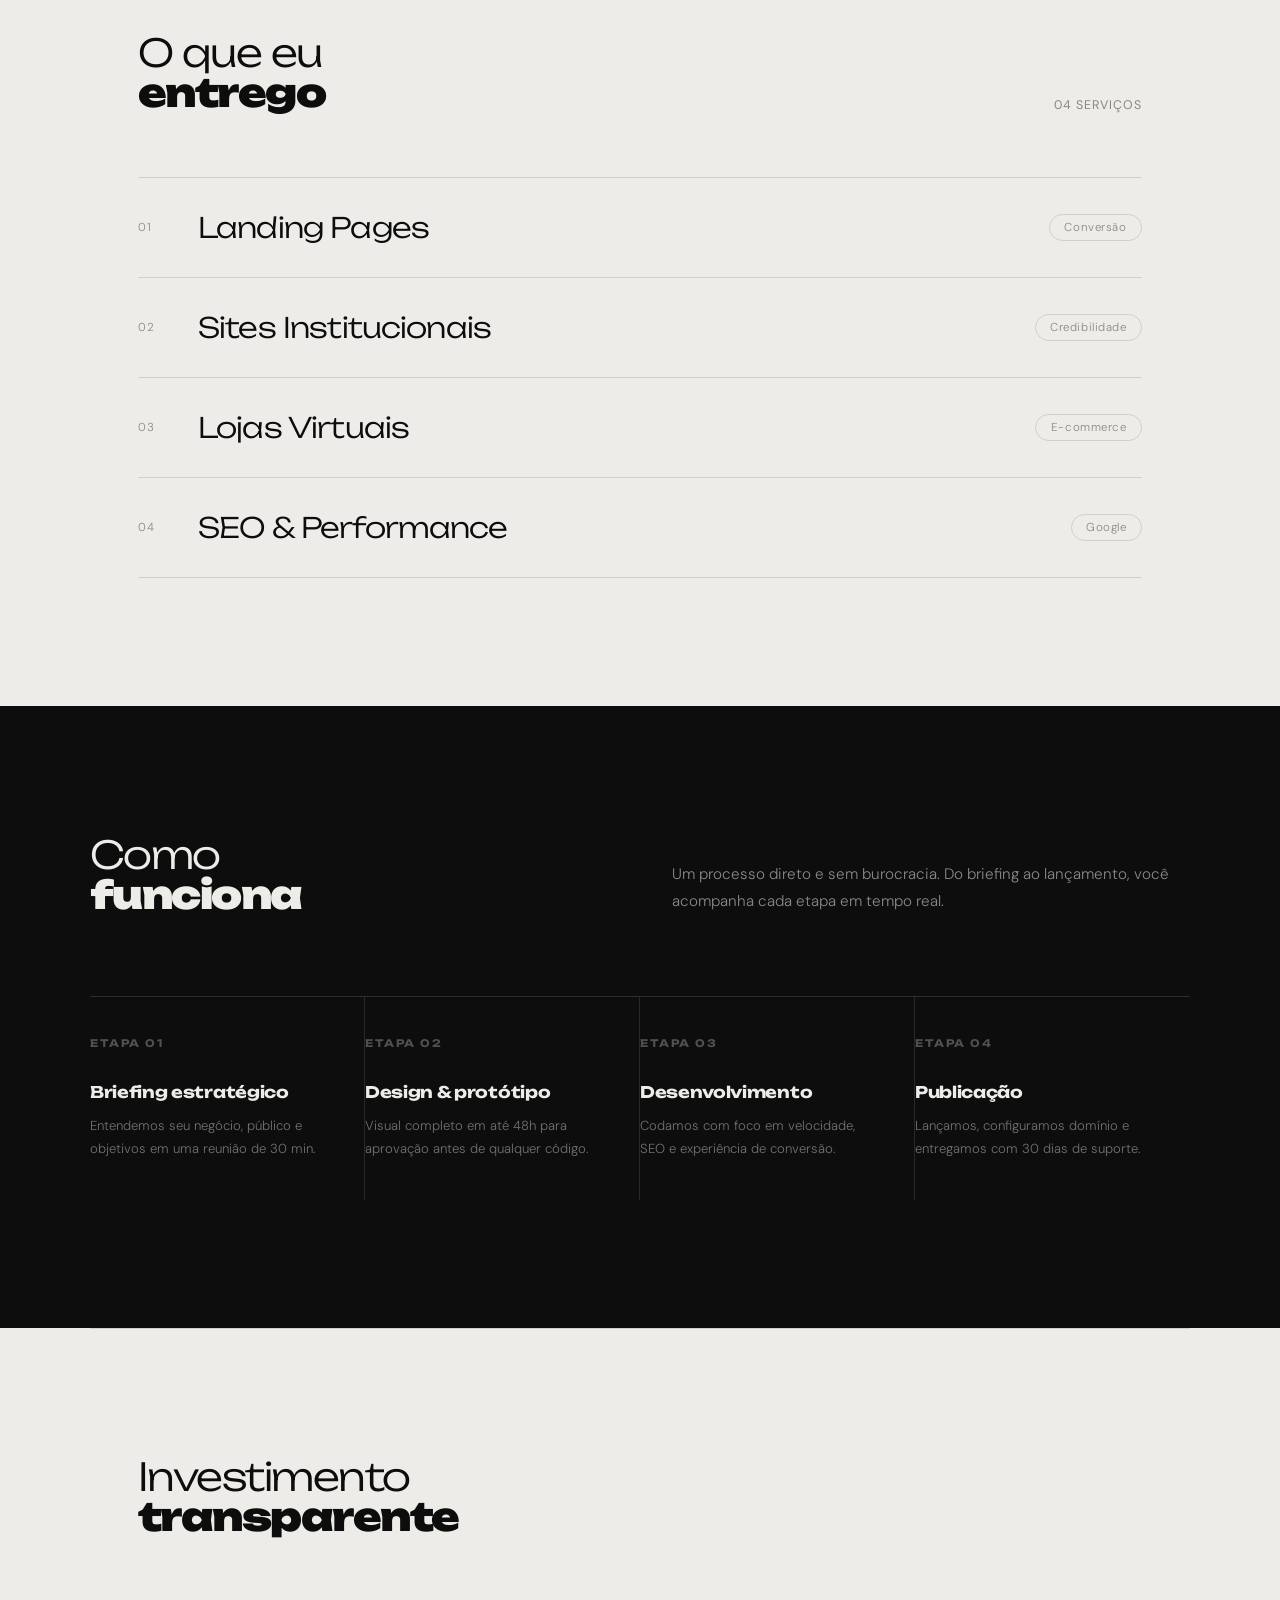
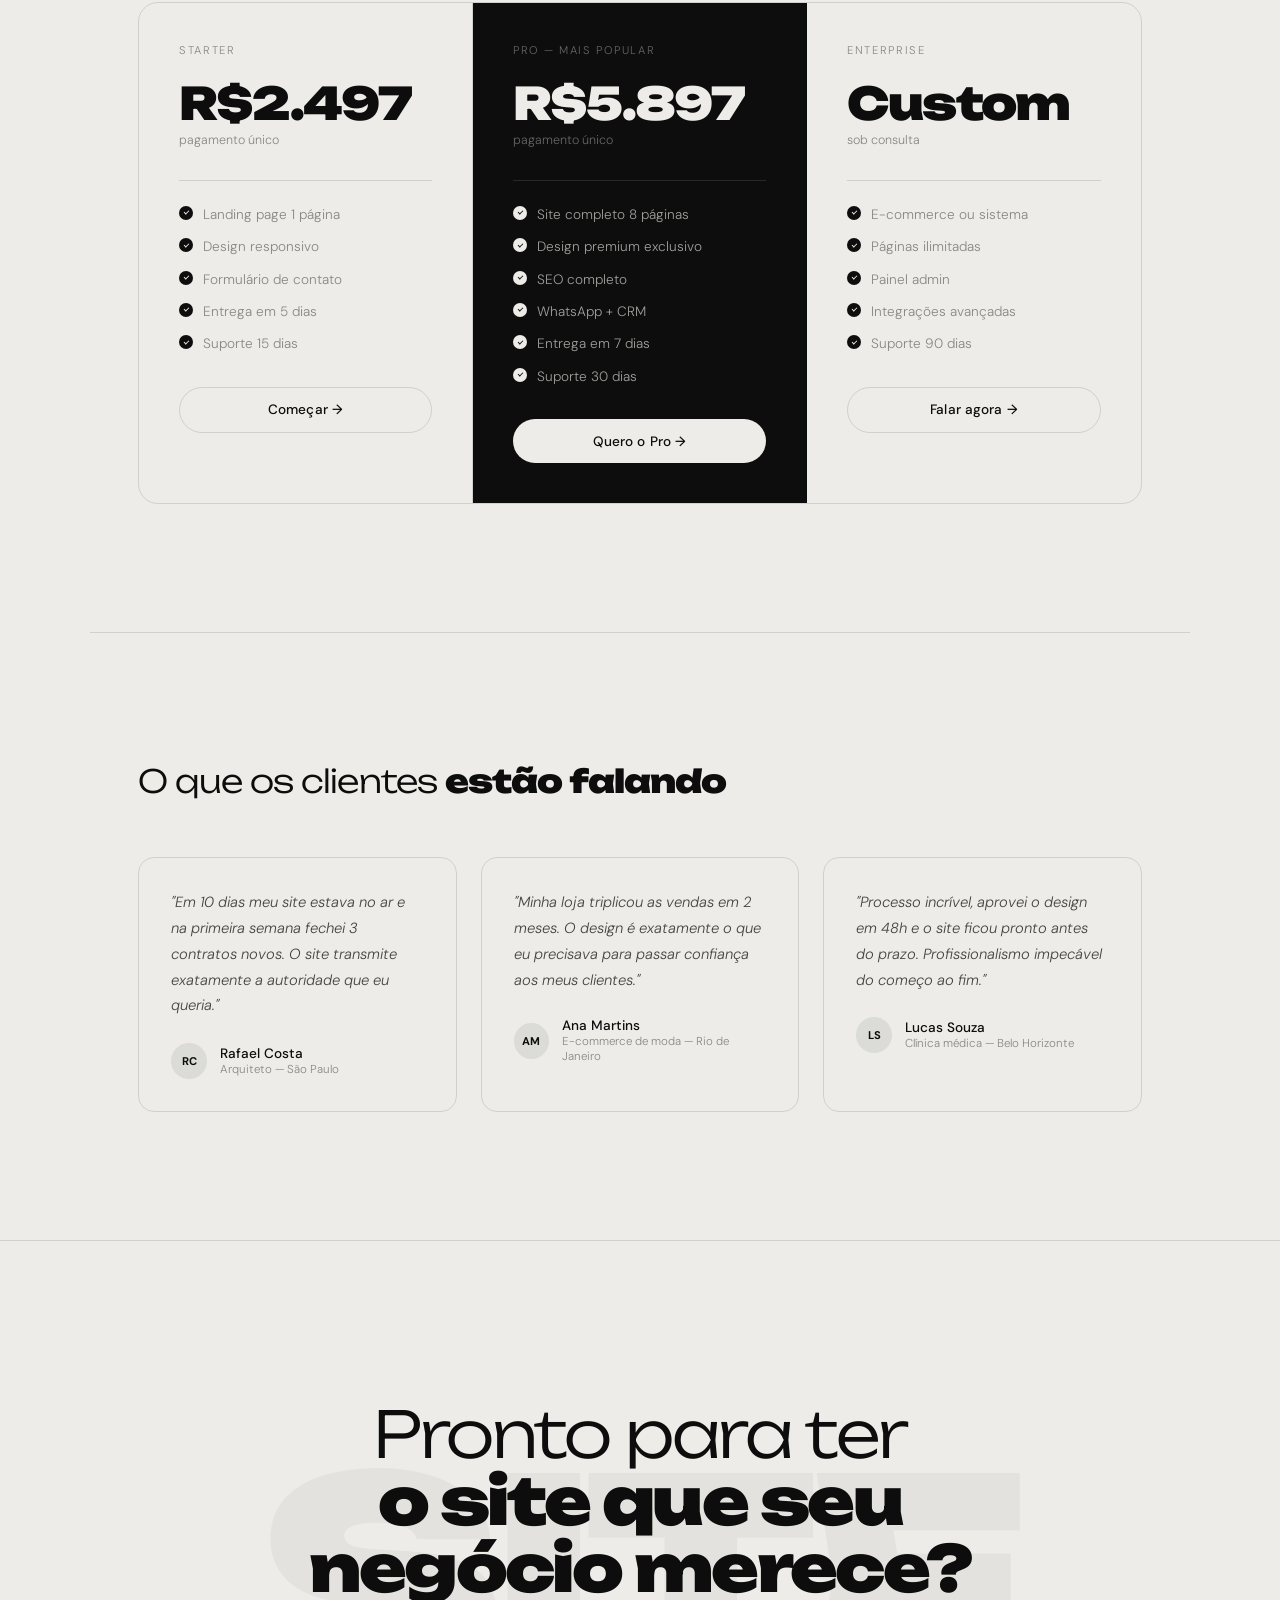
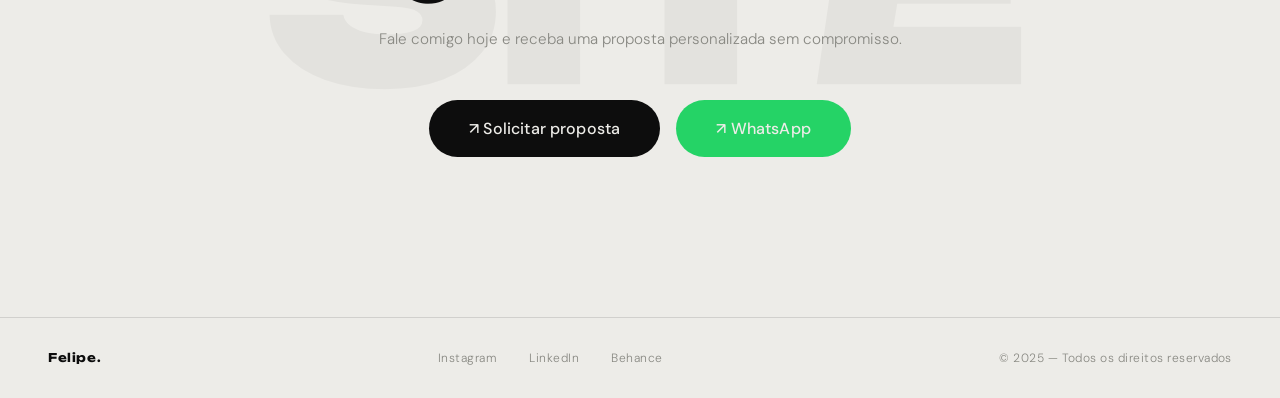
==== commit 1cd39afd: "feat: complete website redesign with new layout" ====
--- a/index.html
+++ b/index.html
@@ -1,746 +1,293 @@
 <!DOCTYPE html>
 <html lang="pt-BR">
 <head>
-    <meta charset="UTF-8">
-    <meta name="viewport" content="width=device-width, initial-scale=1.0">
-    <title>Felipe Morais | Criador de sites</title>
-    <meta name="description" content="Projetos modernos, rápidos e pensados para conversão. Transforme visitantes em clientes com um design premium.">
-    <link rel="stylesheet" href="index.css?v=2.1">
-    <link rel="icon" type="image/png" href="favicon.png">
-    
-    <!-- Open Graph / Facebook -->
-    <meta property="og:type" content="website">
-    <meta property="og:url" content="https://vossosubdominio.com">
-    <meta property="og:title" content="Felipe Morais | Elite Web Design">
-    <meta property="og:description" content="Transforme seu negócio com sites de alta performance e design premium.">
-    <meta property="og:image" content="https://vossosubdominio.com/og-image.jpg">
-
-    <!-- Twitter -->
-    <meta property="twitter:card" content="summary_large_image">
-    <meta property="twitter:url" content="https://vossosubdominio.com">
-    <meta property="twitter:title" content="Felipe Morais | Elite Web Design">
-    <meta property="twitter:description" content="Transforme seu negócio com sites de alta performance e design premium.">
-    <meta property="twitter:image" content="https://vossosubdominio.com/og-image.jpg">
-    <!-- Lucide Icons -->
-    <script src="https://unpkg.com/lucide@latest"></script>
-    
-    <!-- Calendly link widget begin -->
-    <link href="https://assets.calendly.com/assets/external/widget.css" rel="stylesheet">
-    <script src="https://assets.calendly.com/assets/external/widget.js" type="text/javascript" async></script>
-    <!-- Calendly link widget end -->
-
-    <!-- JSON-LD Schema.org -->
-    <script type="application/ld+json">
-    {
-      "@context": "https://schema.org",
-      "@type": "ProfessionalService",
-      "name": "Felipe Morais | Elite Web Design",
-      "image": "https://vossosubdominio.com/profile.jpg",
-      "@id": "",
-      "url": "https://vossosubdominio.com",
-      "telephone": "+5500000000000",
-      "address": {
-        "@type": "PostalAddress",
-        "streetAddress": "",
-        "addressLocality": "Brasília",
-        "addressRegion": "DF",
-        "postalCode": "",
-        "addressCountry": "BR"
-      },
-      "geo": {
-        "@type": "GeoCoordinates",
-        "latitude": -15.7942,
-        "longitude": -47.8822
-      },
-      "openingHoursSpecification": {
-        "@type": "OpeningHoursSpecification",
-        "dayOfWeek": [
-          "Monday",
-          "Tuesday",
-          "Wednesday",
-          "Thursday",
-          "Friday"
-        ],
-        "opens": "09:00",
-        "closes": "18:00"
-      },
-      "sameAs": [
-        "https://instagram.com/felipemorais",
-        "https://linkedin.com/in/felipemorais"
-      ]
-    }
-    </script>
+<meta charset="UTF-8">
+<meta name="viewport" content="width=device-width, initial-scale=1.0">
+<title>Felipe — Design & Sites</title>
+<link href="https://fonts.googleapis.com/css2?family=Unbounded:wght@300;400;700;900&family=DM+Sans:ital,wght@0,300;0,400;0,500;1,300&display=swap" rel="stylesheet">
+<link rel="stylesheet" href="index.css">
 </head>
 <body>
-    <!-- Floating Background Elements -->
-    <div class="floating-shapes">
-        <div class="shape shape-1"></div>
-        <div class="shape shape-2"></div>
-        <div class="shape shape-3"></div>
-        <div class="shape shape-4"></div>
-    </div>
-    <!-- Pre-loader -->
-    <div class="preloader">
-        <div class="loader-content">
-            <div class="loader-logo">
-                <svg class="logo-icon" viewBox="0 0 24 24" fill="none" stroke="currentColor" stroke-width="2"><path d="M12 2L2 7l10 5 10-5-10-5zM2 17l10 5 10-5M2 12l10 5 10-5"></path></svg>
-                Felipe<span> Morais</span>
-            </div>
-            <div class="loader-bar"></div>
-        </div>
-    </div>
-
-    <!-- Custom Cursor -->
-    <div class="cursor-dot"></div>
-    <div class="cursor-outline"></div>
-
-    <!-- Navigation -->
-    <nav>
-        <div class="container">
-            <div class="logo">
-                <svg class="logo-icon" viewBox="0 0 24 24" fill="none" stroke="currentColor" stroke-width="2"><path d="M12 2L2 7l10 5 10-5-10-5zM2 17l10 5 10-5M2 12l10 5 10-5"></path></svg>
-                Felipe<span> Morais</span>
-            </div>
-            <div class="nav-links">
-                <a href="#inicio">Início</a>
-                <a href="#servicos">Serviços</a>
-                <a href="#projetos">Projetos</a>
-                <a href="#contato" class="nav-cta">Falar comigo</a>
-            </div>
-            <div class="nav-actions">
-                <button id="theme-toggle" class="theme-btn" aria-label="Alternar tema">
-                    <i data-lucide="moon" class="moon-icon"></i>
-                    <i data-lucide="sun" class="sun-icon"></i>
-                </button>
-                <button class="mobile-menu-btn" aria-label="Abrir menu">
-                    <span></span>
-                    <span></span>
-                </button>
-            </div>
-        </div>
-    </nav>
-
-    <!-- Mobile Menu Overlay -->
-    <div class="mobile-menu">
-        <div class="mobile-menu-header">
-            <div class="logo">
-                <svg class="logo-icon" viewBox="0 0 24 24" fill="none" stroke="currentColor" stroke-width="2"><path d="M12 2L2 7l10 5 10-5-10-5zM2 17l10 5 10-5M2 12l10 5 10-5"></path></svg>
-                Felipe<span> Morais</span>
-            </div>
-            <button class="close-menu" aria-label="Fechar menu"><i data-lucide="x"></i></button>
-        </div>
-        <div class="mobile-menu-links">
-            <a href="#inicio">Início</a>
-            <a href="#servicos">Serviços</a>
-            <a href="#projetos">Projetos</a>
-            <a href="#contato">Contato</a>
-            <a href="#" class="btn btn-gold calendly-trigger">Agendar Reunião</a>
-        </div>
-    </div>
-
-    <!-- Hero Section -->
-    <section class="hero" id="inicio">
-        <div class="container hero-centered">
-            <div class="hero-content reveal">
-                <span class="tag">O Posicionamento que Gera Lucro</span>
-                <h1>Seu site atual está te fazendo perder clientes todos os dias — mesmo enquanto você <span class="highlight">dorme</span>.</h1>
-                <p>Pare de investir em "sites bonitinhos" que não trazem retorno. Criamos <span class="highlight">máquinas de vendas</span> de alto padrão que transformam visitantes em dinheiro no seu bolso.</p>
-                <div class="hero-btns">
-                    <a href="#contato" class="btn btn-gold magnetic">Quero um site que vende</a>
-                    <a href="javascript:void(0)" class="btn btn-secondary magnetic calendly-trigger">Agendar Reunião VIP</a>
-                </div>
-                <div class="hero-trust-bar">
-                    <div class="trust-item">
-                        <strong>+25</strong>
-                        <span>Empresas Transformadas</span>
-                    </div>
-                    <div class="trust-divider"></div>
-                    <div class="trust-item">
-                        <strong>100%</strong>
-                        <span>Foco em Conversão</span>
-                    </div>
-                    <div class="trust-divider"></div>
-                    <div class="trust-item">
-                        <strong>24h</strong>
-                        <span>Suporte Exclusivo</span>
-                    </div>
-                </div>
-            </div>
-        </div>
-    </section>
-
-    <!-- About Section -->
-    <section class="about" id="sobre">
-        <div class="container about-grid">
-            <div class="about-image reveal">
-                <div class="image-wrapper">
-                    <img src="profile.jpg" alt="Estrategista Digital">
-                </div>
-            </div>
-            <div class="about-content reveal">
-                <span class="tag">Autoridade no Mercado</span>
-                <h2>Sua marca merece um design que reflita sua excelência</h2>
-                <p>Não entregamos apenas sites; entregamos ativos digitais estratégicos. Cada projeto é uma fusão entre estética minimalista de luxo e engenharia de software focada em ROI (Retorno sobre Investimento).</p>
-                <div class="about-stats">
-                    <div class="stat">
-                        <span class="stat-number">+25</span>
-                        <span class="stat-label">Projetos entregues</span>
-                    </div>
-                    <div class="stat">
-                        <span class="stat-number">100%</span>
-                        <span class="stat-label">Satisfação VIP</span>
-                    </div>
-                </div>
-            </div>
-        </div>
-    </section>
-
-    <!-- Method Section -->
-    <section class="method" id="metodo">
-        <div class="container">
-            <div class="method-grid reveal">
-                <div class="method-content">
-                    <span class="tag">Por que nós?</span>
-                    <h2>A Engenharia por trás do Luxo Digital</h2>
-                    <p>Não construímos apenas sites; criamos ativos financeiros. Nossa metodologia combina três pilares essenciais para o seu sucesso local:</p>
-                    <div class="pillars">
-                        <div class="pillar">
-                            <i data-lucide="zap"></i>
-                            <div>
-                                <h5>Velocidade Imbatível</h5>
-                                <p>Sites que carregam em menos de 1s. Testado e aprovado pelo Google PageSpeed.</p>
-                            </div>
-                        </div>
-                        <div class="pillar">
-                            <i data-lucide="eye"></i>
-                            <div>
-                                <h5>Engenharia de Conversão</h5>
-                                <p>Layouts baseados em comportamento real de compra. Cada pixel é desenhado para gerar o clique.</p>
-                            </div>
-                        </div>
-                        <div class="pillar">
-                            <i data-lucide="code-2"></i>
-                            <div>
-                                <h5>Foco Total em Leads</h5>
-                                <p>Estrutura pensada para gerar contatos qualificados no seu WhatsApp, não apenas visitas vazias.</p>
-                            </div>
-                        </div>
-                    </div>
-                </div>
-            </div>
-        </div>
-    </section>
-    <section class="services" id="servicos">
-        <div class="container">
-            <div class="section-header reveal">
-                <span class="tag">O que fazemos</span>
-                <h2 style="font-size: 3rem; margin-bottom: 50px;">Soluções exclusivas para negócios que buscam o topo</h2>
-            </div>
-            <div class="services-grid">
-                <div class="service-card reveal tilt">
-                    <i data-lucide="award" class="service-icon"></i>
-                    <h3>Posicionamento de Autoridade</h3>
-                    <p>Sites institucionais que transmitem confiança imediata e consolidam sua marca no mercado.</p>
-                </div>
-                <div class="service-card reveal tilt">
-                    <i data-lucide="rocket" class="service-icon"></i>
-                    <h3>Landing Pages de Alta Performance</h3>
-                    <p>Estruturas validadas psicologicamente para maximizar cada centavo do seu tráfego pago.</p>
-                </div>
-                <div class="service-card reveal tilt">
-                    <i data-lucide="component" class="service-icon"></i>
-                    <h3>Sistemas de Elite</h3>
-                    <p>Desenvolvimento de aplicações robustas para automatizar processos e escalar sua operação.</p>
-                </div>
-                <div class="service-card reveal tilt">
-                    <i data-lucide="zap" class="service-icon"></i>
-                    <h3>Otimização de Conversão (CRO)</h3>
-                    <p>Auditoria e ajustes técnicos para remover fricções e aumentar sua taxa de fechamento.</p>
-                </div>
-            </div>
-        </div>
-    </section>
-
-    <!-- Projects Section -->
-    <section class="projects" id="projetos">
-        <div class="container">
-            <span class="tag" style="text-align: center; display: block;">Portfólio Premium</span>
-            <h2 style="text-align: center; margin-bottom: 60px; font-weight: 300; font-size: 3rem;">Projetos Selecionados</h2>
-            <div class="projects-grid">
-                <div class="project-item reveal tilt" data-project="techflow">
-                    <img src="https://images.unsplash.com/photo-1551288049-bebda4e38f71?q=80&w=2070&auto=format&fit=crop" alt="TechFlow - SaaS de Gestão" loading="lazy" style="opacity: 0.8;">
-                    <div class="project-overlay">
-                        <div class="project-info">
-                            <span class="project-tag">SaaS / Produto Próprio</span>
-                            <h4>TechFlow — Gestão Inteligente</h4>
-                            <p style="color: rgba(255,255,255,0.9)">Sistema completo para assistências técnicas com controle de ordens, estoque e finanças.</p>
-                            <button class="btn-project-detail">Explorar Estudo de Caso</button>
-                        </div>
-                    </div>
-                </div>
-                <div class="project-item reveal tilt" data-project="cmplace">
-                    <img src="cmplace_hero.png" alt="CM Place - Luxury iPhone Store" loading="lazy">
-                    <div class="project-overlay">
-                        <div class="project-info">
-                            <span class="project-tag">Case Study de Sucesso</span>
-                            <h4>CM Place — Elite Apple Reseller</h4>
-                            <p style="color: rgba(255,255,255,0.9)">Transformação digital completa: de uma loja comum a um ecossistema de luxo.</p>
-                            <button class="btn-project-detail">Explorar Estudo de Caso</button>
-                        </div>
-                    </div>
-                </div>
-            </div>
-        </div>
-    </section>
-
-
-
-    <!-- Comparison Section -->
-    <section class="comparison" id="diferenciais">
-        <div class="container">
-            <div class="section-header reveal" style="text-align: center; margin-bottom: 60px;">
-                <span class="tag">O Diferencial</span>
-                <h2>Por que não somos apenas mais uma agência?</h2>
-            </div>
-            <div class="comparison-grid reveal">
-                <div class="comp-card common">
-                    <h4>Sites Comuns</h4>
-                    <ul>
-                        <li><i data-lucide="x-circle"></i> Design genérico e datado</li>
-                        <li><i data-lucide="x-circle"></i> Carregamento lento (perde leads)</li>
-                        <li><i data-lucide="x-circle"></i> Sem estratégia de conversão</li>
-                        <li><i data-lucide="x-circle"></i> Suporte demorado</li>
-                    </ul>
-                </div>
-                <div class="comp-card premium">
-                    <div class="best-value">RECOMENDADO</div>
-                    <h4>Nossa Entrega Premium</h4>
-                    <ul>
-                        <li><i data-lucide="check-circle-2"></i> Design Exclusivo de Luxo</li>
-                        <li><i data-lucide="check-circle-2"></i> Performance Extrema (SEO)</li>
-                        <li><i data-lucide="check-circle-2"></i> Foco Total em Vendas</li>
-                        <li><i data-lucide="check-circle-2"></i> Consultoria Estratégica</li>
-                    </ul>
-                </div>
-            </div>
-        </div>
-    </section>
-
-    <!-- Full Package Section -->
-    <section class="full-package reveal">
-        <div class="container">
-            <div class="package-card">
-                <div class="package-header">
-                    <span class="tag">Solução Completa</span>
-                    <h2>Você foca no negócio, nós cuidamos de todo o resto</h2>
-                    <p>Esqueça a burocracia técnica. Entregamos seu ecossistema digital 100% pronto para lucrar.</p>
-                </div>
-                <div class="package-grid">
-                    <div class="package-item">
-                        <i data-lucide="globe"></i>
-                        <div>
-                            <h5>Domínio e Hospedagem</h5>
-                            <p>Configuração completa e o primeiro ano por nossa conta.</p>
-                        </div>
-                    </div>
-                    <div class="package-item">
-                        <i data-lucide="shield-check"></i>
-                        <div>
-                            <h5>Certificado SSL (Segurança)</h5>
-                            <p>Seu site seguro e com o selo de confiança do Google.</p>
-                        </div>
-                    </div>
-                    <div class="package-item">
-                        <i data-lucide="smartphone"></i>
-                        <div>
-                            <h5>Design 100% Responsivo</h5>
-                            <p>Experiência impecável em qualquer tamanho de tela.</p>
-                        </div>
-                    </div>
-                    <div class="package-item">
-                        <i data-lucide="search"></i>
-                        <div>
-                            <h5>SEO Local Estratégico</h5>
-                            <p>Otimizado para ser encontrado por quem está perto de você.</p>
-                        </div>
-                    </div>
-                    <div class="package-item">
-                        <i data-lucide="message-square"></i>
-                        <div>
-                            <h5>WhatsApp Integrado</h5>
-                            <p>Botões de contato estrategicamente posicionados.</p>
-                        </div>
-                    </div>
-                    <div class="package-item">
-                        <i data-lucide="headphones"></i>
-                        <div>
-                            <h5>Suporte VIP Vitalício</h5>
-                            <p>Dúvidas ou ajustes? Estamos a um clique de distância.</p>
-                        </div>
-                    </div>
-                </div>
-            </div>
-        </div>
-    </section>
-
-
-
-    <!-- Pricing Section -->
-    <section class="pricing" id="planos">
-        <div class="container">
-            <div class="section-header reveal" style="text-align: center; margin-bottom: 60px;">
-                <h2 style="font-size: 3.5rem; font-weight: 700; margin-bottom: 10px;">Zero surpresas.</h2>
-            </div>
-            <div class="pricing-grid reveal">
-                <!-- Starter -->
-                <div class="pricing-card">
-                    <div class="pricing-header">
-                        <h4>Starter</h4>
-                        <div class="price">
-                            <span class="currency">R$</span>
-                            <span class="amount">2.497</span>
-                            <span class="period">/ único</span>
-                        </div>
-                        <p>Ideal para profissionais autônomos e pequenos negócios.</p>
-                    </div>
-                    <div class="pricing-features">
-                        <ul>
-                            <li><i data-lucide="check"></i> Landing page de 1 página</li>
-                            <li><i data-lucide="check"></i> Design responsivo</li>
-                            <li><i data-lucide="check"></i> Formulário de contato</li>
-                            <li><i data-lucide="check"></i> Entrega em 5 dias</li>
-                            <li><i data-lucide="check"></i> Suporte 15 dias</li>
-                        </ul>
-                    </div>
-                    <a href="#contato" class="btn btn-pricing magnetic">Começar —</a>
-                </div>
-
-                <!-- Pro -->
-                <div class="pricing-card popular">
-                    <div class="popular-tag">★ Mais popular</div>
-                    <div class="pricing-header">
-                        <h4>Pro</h4>
-                        <div class="price">
-                            <span class="currency">R$</span>
-                            <span class="amount">5.897</span>
-                            <span class="period">/ único</span>
-                        </div>
-                        <p>Para empresas que querem crescer e dominar o mercado.</p>
-                    </div>
-                    <div class="pricing-features">
-                        <ul>
-                            <li><i data-lucide="check"></i> Site completo até 8 páginas</li>
-                            <li><i data-lucide="check"></i> Design premium exclusivo</li>
-                            <li><i data-lucide="check"></i> SEO completo</li>
-                            <li><i data-lucide="check"></i> Integração WhatsApp + CRM</li>
-                            <li><i data-lucide="check"></i> Entrega em 7 dias</li>
-                            <li><i data-lucide="check"></i> Suporte 30 dias</li>
-                        </ul>
-                    </div>
-                    <a href="#contato" class="btn btn-pricing magnetic">Quero o Pro —</a>
-                </div>
-
-                <!-- Enterprise -->
-                <div class="pricing-card">
-                    <div class="pricing-header">
-                        <h4>Enterprise</h4>
-                        <div class="price custom-price">
-                            <span class="amount" style="font-size: 2.8rem;">Custom</span>
-                        </div>
-                        <p>E-commerce, plataformas e sistemas sob medida.</p>
-                    </div>
-                    <div class="pricing-features">
-                        <ul>
-                            <li><i data-lucide="check"></i> Solução 100% personalizada</li>
-                            <li><i data-lucide="check"></i> Integrações complexas</li>
-                            <li><i data-lucide="check"></i> Banco de dados dedicado</li>
-                            <li><i data-lucide="check"></i> Alta escalabilidade</li>
-                            <li><i data-lucide="check"></i> Suporte prioritário 24/7</li>
-                        </ul>
-                    </div>
-                    <a href="#contato" class="btn btn-pricing magnetic">Falar com equipe —</a>
-                </div>
-            </div>
-        </div>
-    </section>
-
-    <!-- Testimonials Section -->
-    <section class="testimonials" id="depoimentos">
-        <div class="container">
-            <div class="section-header reveal" style="text-align: center; margin-bottom: 60px;">
-                <span class="tag" style="color: #00E676; letter-spacing: 2px;">✦ DEPOIMENTOS</span>
-                <h2 style="font-size: 2.8rem; font-weight: 700; line-height: 1.1;">O que nossos clientes<br>estão dizendo.</h2>
-            </div>
-            <div class="testimonials-grid">
-                <div class="testimonial-card new-style reveal">
-                    <div class="stars">
-                        <i data-lucide="star"></i><i data-lucide="star"></i><i data-lucide="star"></i><i data-lucide="star"></i><i data-lucide="star"></i>
-                    </div>
-                    <div class="testimonial-content">
-                        <p>"Em 10 dias meu site estava no ar e já na primeira semana fechei 3 contratos que vieram pelo Google. Melhor investimento que fiz."</p>
-                    </div>
-                    <div class="testimonial-author">
-                        <div class="author-avatar" style="background-color: #004D40; color: #00E676;">RC</div>
-                        <div class="author-info">
-                            <h5>Rafael Costa</h5>
-                            <span>Arquiteto — SP</span>
-                        </div>
-                    </div>
-                </div>
-                <div class="testimonial-card new-style reveal">
-                    <div class="stars">
-                        <i data-lucide="star"></i><i data-lucide="star"></i><i data-lucide="star"></i><i data-lucide="star"></i><i data-lucide="star"></i>
-                    </div>
-                    <div class="testimonial-content">
-                        <p>"Minha loja virtual triplicou as vendas em 2 meses depois do novo site. A equipe entendeu exatamente o que eu precisava."</p>
-                    </div>
-                    <div class="testimonial-author">
-                        <div class="author-avatar" style="background-color: #01579B; color: #40C4FF;">AM</div>
-                        <div class="author-info">
-                            <h5>Ana Martins</h5>
-                            <span>E-commerce de moda — RJ</span>
-                        </div>
-                    </div>
-                </div>
-                <div class="testimonial-card new-style reveal">
-                    <div class="stars">
-                        <i data-lucide="star"></i><i data-lucide="star"></i><i data-lucide="star"></i><i data-lucide="star"></i><i data-lucide="star"></i>
-                    </div>
-                    <div class="testimonial-content">
-                        <p>"Processo incrível. Aprovei o design em 48h e o site ficou no ar antes do prazo. Profissionalismo do início ao fim."</p>
-                    </div>
-                    <div class="testimonial-author">
-                        <div class="author-avatar" style="background-color: #311B92; color: #B388FF;">LC</div>
-                        <div class="author-info">
-                            <h5>Lucas Carvalho</h5>
-                            <span>Clínica Odonto — MG</span>
-                        </div>
-                    </div>
-                </div>
-            </div>
-        </div>
-    </section>
-
-    <!-- Process Section -->
-    <section class="process" id="metodo">
-        <div class="container">
-            <div class="section-header reveal" style="text-align: center; margin-bottom: 80px;">
-                <span class="tag">O Método</span>
-                <h2>Sua jornada rumo à elite digital</h2>
-            </div>
-            <div class="process-timeline">
-                <div class="process-step reveal">
-                    <div class="step-number">01</div>
-                    <div class="step-content">
-                        <h4>Imersão & Estratégia</h4>
-                        <p>Entendemos seu modelo de negócio, público-alvo e objetivos para criar um plano de ataque certeiro.</p>
-                    </div>
-                </div>
-                <div class="process-step reveal">
-                    <div class="step-number">02</div>
-                    <div class="step-content">
-                        <h4>Design de Alta Fidelidade</h4>
-                        <p>Prototipagem exclusiva focada em experiência do usuário e psicologia de vendas (UX/UI).</p>
-                    </div>
-                </div>
-                <div class="process-step reveal">
-                    <div class="step-number">03</div>
-                    <div class="step-content">
-                        <h4>Desenvolvimento de Elite</h4>
-                        <p>Transformamos o design em código limpo, ultra rápido e otimizado para todos os dispositivos.</p>
-                    </div>
-                </div>
-                <div class="process-step reveal">
-                    <div class="step-number">04</div>
-                    <div class="step-content">
-                        <h4>Lançamento & Escala</h4>
-                        <p>Seu site entra no ar configurado para conversão, pronto para escalar seu faturamento.</p>
-                    </div>
-                </div>
-            </div>
-        </div>
-    </section>
-
-    <!-- FAQ Section -->
-    <section class="faq" id="faq">
-        <div class="container">
-            <div class="section-header reveal" style="text-align: center; margin-bottom: 60px;">
-                <span class="tag">Dúvidas Comuns</span>
-                <h2>FAQ de Negócios</h2>
-            </div>
-            <div class="faq-accordion reveal">
-                <div class="faq-item">
-                    <div class="faq-question">
-                        <h5>Quanto tempo leva para o site ficar pronto?</h5>
-                        <i data-lucide="plus"></i>
-                    </div>
-                    <div class="faq-answer">
-                        <p>O prazo médio para uma landing page premium é de 7 a 15 dias úteis, dependendo da complexidade e da agilidade no envio das informações.</p>
-                    </div>
-                </div>
-                <div class="faq-item">
-                    <div class="faq-question">
-                        <h5>Você também faz a identidade visual?</h5>
-                        <i data-lucide="plus"></i>
-                    </div>
-                    <div class="faq-answer">
-                        <p>Sim! Além do desenvolvimento, oferecemos o serviço de Branding e Design Visual para garantir que sua marca transmita autoridade total.</p>
-                    </div>
-                </div>
-                <div class="faq-item">
-                    <div class="faq-question">
-                        <h5>O site terá suporte após o lançamento?</h5>
-                        <i data-lucide="plus"></i>
-                    </div>
-                    <div class="faq-answer">
-                        <p>Com certeza. Oferecemos 30 dias de suporte total pós-lançamento e planos de manutenção para manter seu site sempre rápido e seguro.</p>
-                    </div>
-                </div>
-                <div class="faq-item">
-                    <div class="faq-question">
-                        <h5>Como funciona o pagamento?</h5>
-                        <i data-lucide="plus"></i>
-                    </div>
-                    <div class="faq-answer">
-                        <p>Trabalhamos com 50% de sinal para reserva de agenda e 50% na entrega final, via Pix, Boleto ou Cartão de Crédito.</p>
-                    </div>
-                </div>
-            </div>
-        </div>
-    </section>
-
-    <!-- Final CTA Section -->
-    <section class="final-cta">
-        <div class="container">
-            <div class="cta-box reveal">
-                <div class="cta-content">
-                    <h2>Pronto para elevar seu posicionamento digital?</h2>
-                    <p>Vagas limitadas para novos projetos este mês. Garanta sua consultoria estratégica agora.</p>
-                    <div class="cta-btns">
-                        <a href="#contato" class="btn btn-gold magnetic">Iniciar meu projeto</a>
-                        <a href="javascript:void(0)" class="btn btn-outline-white magnetic calendly-trigger">Ver agenda disponível</a>
-                    </div>
-                </div>
-            </div>
-        </div>
-    </section>
-
-    <!-- Contact Section -->
-    <section class="contact-section" id="contato">
-        <div class="container">
-            <div class="contact-grid reveal">
-                <div class="contact-info">
-                    <span class="tag">O Próximo Passo</span>
-                    <h2>Vamos construir o site que vai fazer seu negócio crescer de verdade?</h2>
-                    <p>Não aceite menos do que o topo. Solicite sua consultoria e pare de perder dinheiro hoje mesmo.</p>
-                    <div class="contact-details">
-                        <div class="contact-item">
-                            <i data-lucide="mail"></i>
-                            <span>soufelipemorais@gmail.com</span>
-                        </div>
-                        <div class="contact-item">
-                            <i data-lucide="map-pin"></i>
-                            <span>Atendimento Digital para todo o Brasil</span>
-                        </div>
-                    </div>
-                </div>
-                <form class="contact-form" action="https://formspree.io/f/mvzlpwlr" method="POST">
-                    <input type="text" name="nome" placeholder="Nome Completo" required>
-                    <input type="tel" name="whatsapp" placeholder="Seu WhatsApp (com DDD)" required>
-                    <input type="text" name="empresa" placeholder="Nome da Empresa / Ramo" required>
-                    <textarea name="mensagem" placeholder="Fale um pouco sobre seu projeto e objetivos..." rows="4"></textarea>
-                    <button type="submit" class="btn btn-gold">Quero meu projeto premium</button>
-                </form>
-            </div>
-        </div>
-    </section>
-
-    <!-- Footer -->
-    <footer>
-        <div class="container">
-            <div class="footer-grid">
-                <div class="footer-brand">
-                    <div class="logo">
-                        <svg class="logo-icon" viewBox="0 0 24 24" fill="none" stroke="currentColor" stroke-width="2"><path d="M12 2L2 7l10 5 10-5-10-5zM2 17l10 5 10-5M2 12l10 5 10-5"></path></svg>
-                        Felipe<span> Morais</span>
-                    </div>
-                    <p>Design de elite para marcas que buscam o topo.</p>
-                </div>
-                <div class="footer-nav">
-                    <h5>Navegação</h5>
-                    <a href="#inicio">Início</a>
-                    <a href="#metodo">Método</a>
-                    <a href="#servicos">Serviços</a>
-                    <a href="#projetos">Projetos</a>
-                </div>
-                <div class="footer-social">
-                    <h5>Social</h5>
-                    <div class="social-icons">
-                        <a href="https://instagram.com/felipemorais_" target="_blank"><i data-lucide="instagram"></i></a>
-                        <a href="https://linkedin.com/in/felipemorais" target="_blank"><i data-lucide="linkedin"></i></a>
-                        <a href="https://github.com/DevSyntaxx" target="_blank"><i data-lucide="github"></i></a>
-                    </div>
-                </div>
-            </div>
-            <div class="footer-bottom">
-                <p class="copyright">© <span id="current-year"></span> Felipe Morais. Todos os direitos reservados. Designed by Felipe Morais.</p>
-            </div>
-        </div>
-    </footer>
-
-    <!-- Project Modal -->
-    <div class="project-modal" id="project-modal">
-        <div class="modal-overlay"></div>
-        <div class="modal-container">
-            <button class="modal-close"><i data-lucide="x"></i></button>
-            <div class="modal-content">
-                <div class="modal-header">
-                    <span class="modal-tag">Case Study</span>
-                    <h2 id="modal-title">Título do Projeto</h2>
-                </div>
-                <div class="modal-body">
-                    <div class="modal-image">
-                        <img id="modal-img" src="" alt="">
-                    </div>
-                    <div class="modal-info">
-                        <div class="info-group">
-                            <h5>O Desafio</h5>
-                            <p id="modal-challenge"></p>
-                        </div>
-                        <div class="info-group">
-                            <h5>A Solução</h5>
-                            <p id="modal-solution"></p>
-                        </div>
-                        <div class="info-group">
-                            <h5>O Resultado</h5>
-                            <p id="modal-result" class="highlight-result"></p>
-                        </div>
-                        <div id="modal-external-link" style="margin-top: 15px; display: none;">
-                            <a href="#" target="_blank" class="btn btn-secondary magnetic" style="width: 100%; text-align: center; margin-bottom: 15px; border: 1px solid var(--accent-gold); color: var(--accent-gold);">Acessar Sistema ao Vivo</a>
-                        </div>
-                        <a href="#" class="btn btn-gold calendly-trigger" style="width: 100%; text-align: center;">Quero um resultado assim</a>
-                    </div>
-                </div>
-            </div>
-        </div>
-    </div>
-
-    <!-- Success Modal -->
-    <div class="project-modal" id="success-modal">
-        <div class="modal-overlay"></div>
-        <div class="modal-container" style="max-width: 500px; text-align: center;">
-            <button class="modal-close"><i data-lucide="x"></i></button>
-            <div class="modal-content">
-                <div class="success-icon" style="font-size: 4rem; color: #2ecc71; margin-bottom: 20px;">
-                    <i data-lucide="check-circle-2"></i>
-                </div>
-                <h2>Mensagem Enviada!</h2>
-                <p>Recebemos seus dados. Felipe Morais entrará em contato com você pessoalmente em até 24 horas úteis.</p>
-                <button class="btn btn-gold modal-close-btn" style="margin-top: 30px; width: 100%;">Entendido</button>
-            </div>
-        </div>
-    </div>
-
-    <script src="index.js"></script>
+
+<div class="cursor" id="cur"></div>
+<div class="cursor-ring" id="ring"></div>
+
+<nav>
+  <div class="logo nav-logo">Felipe.</div>
+  <ul class="nav-items">
+    <li><a href="#servicos">Serviços</a></li>
+    <li><a href="#processo">Processo</a></li>
+    <li><a href="#precos">Preços</a></li>
+    <li><a href="#contato">Contato</a></li>
+  </ul>
+</nav>
+
+<!-- HERO -->
+<section class="hero">
+  <div class="hero-inner">
+
+    <div class="text-left">
+      <div class="handle">
+        <div class="handle-dot"></div>
+        @felipedesign.co
+      </div>
+      <h2>
+        Se você não confia
+        no <strong>seu<br>trabalho,</strong>
+      </h2>
+    </div>
+
+    <div class="photo-wrap">
+      <div class="photo-frame">
+        <!-- Substitua o src pela sua foto real -->
+        <img src="sua-foto.jpg" alt="Felipe"
+          onerror="this.style.display='none'; this.parentNode.querySelector('.photo-placeholder').style.display='flex';">
+        <div class="photo-placeholder" style="display:flex">
+          <div class="placeholder-silhouette"></div>
+        </div>
+      </div>
+    </div>
+
+    <div class="text-right">
+      <h2>
+        por que
+        o <strong>cliente<br>confiaria?</strong>
+      </h2>
+    </div>
+
+    <div class="hero-bottom">
+      <div class="scroll-label">
+        <div class="scroll-line"></div>
+        Scroll para descobrir
+      </div>
+      <a href="#contato" class="btn-cta">
+        ↗ Acessar o site
+        <div class="btn-arrow">↗</div>
+      </a>
+      <div class="hero-sub">
+        Sites que transmitem confiança<br>e convertem visitas em clientes.
+      </div>
+    </div>
+  </div>
+</section>
+
+<div class="divider"></div>
+
+<!-- SOBRE -->
+<section class="sobre reveal" id="sobre">
+  <div>
+    <div class="sobre-label">— Sobre mim</div>
+    <h2><span>Eu crio sites que fazem</span><br>seu negócio<br>vender mais.</h2>
+    <p class="sobre-text">
+      Mais de 5 anos criando presença digital para empreendedores e empresas que entendem que um bom site não é custo — é investimento com retorno mensurável.
+    </p>
+  </div>
+  <div class="sobre-stats">
+    <div class="stat-item">
+      <div class="stat-num">180+</div>
+      <div class="stat-desc">Projetos entregues com sucesso</div>
+    </div>
+    <div class="stat-item">
+      <div class="stat-num">7d</div>
+      <div class="stat-desc">Prazo médio de entrega</div>
+    </div>
+    <div class="stat-item">
+      <div class="stat-num">+240%</div>
+      <div class="stat-desc">Aumento médio em conversões</div>
+    </div>
+    <div class="stat-item">
+      <div class="stat-num">98%</div>
+      <div class="stat-desc">Clientes satisfeitos</div>
+    </div>
+  </div>
+</section>
+
+<div class="divider"></div>
+
+<!-- SERVIÇOS -->
+<section class="servicos reveal" id="servicos">
+  <div class="servicos-header">
+    <h2><span>O que eu</span><br>entrego</h2>
+    <div class="servicos-count">04 serviços</div>
+  </div>
+  <div class="servicos-list">
+    <div class="servico-item">
+      <div class="servico-left">
+        <span class="servico-num">01</span>
+        <span class="servico-name">Landing Pages</span>
+      </div>
+      <span class="servico-tag">Conversão</span>
+    </div>
+    <div class="servico-item">
+      <div class="servico-left">
+        <span class="servico-num">02</span>
+        <span class="servico-name">Sites Institucionais</span>
+      </div>
+      <span class="servico-tag">Credibilidade</span>
+    </div>
+    <div class="servico-item">
+      <div class="servico-left">
+        <span class="servico-num">03</span>
+        <span class="servico-name">Lojas Virtuais</span>
+      </div>
+      <span class="servico-tag">E-commerce</span>
+    </div>
+    <div class="servico-item">
+      <div class="servico-left">
+        <span class="servico-num">04</span>
+        <span class="servico-name">SEO & Performance</span>
+      </div>
+      <span class="servico-tag">Google</span>
+    </div>
+  </div>
+</section>
+
+<!-- PROCESSO -->
+<section class="processo reveal" id="processo">
+  <div class="processo-inner">
+    <div class="processo-header">
+      <h2><span>Como</span><br>funciona</h2>
+      <p class="processo-desc">
+        Um processo direto e sem burocracia. Do briefing ao lançamento, você acompanha cada etapa em tempo real.
+      </p>
+    </div>
+    <div class="steps-grid">
+      <div class="step">
+        <div class="step-num">Etapa 01</div>
+        <div class="step-title">Briefing estratégico</div>
+        <div class="step-desc">Entendemos seu negócio, público e objetivos em uma reunião de 30 min.</div>
+      </div>
+      <div class="step">
+        <div class="step-num">Etapa 02</div>
+        <div class="step-title">Design & protótipo</div>
+        <div class="step-desc">Visual completo em até 48h para aprovação antes de qualquer código.</div>
+      </div>
+      <div class="step">
+        <div class="step-num">Etapa 03</div>
+        <div class="step-title">Desenvolvimento</div>
+        <div class="step-desc">Codamos com foco em velocidade, SEO e experiência de conversão.</div>
+      </div>
+      <div class="step">
+        <div class="step-num">Etapa 04</div>
+        <div class="step-title">Publicação</div>
+        <div class="step-desc">Lançamos, configuramos domínio e entregamos com 30 dias de suporte.</div>
+      </div>
+    </div>
+  </div>
+</section>
+
+<!-- PREÇOS -->
+<section class="precos reveal" id="precos">
+  <div class="precos-header">
+    <h2><span>Investimento</span><br>transparente</h2>
+  </div>
+  <div class="precos-grid">
+    <div class="preco-card">
+      <div class="plan-label">Starter</div>
+      <div class="plan-price">R$2.497</div>
+      <div class="plan-price-sub">pagamento único</div>
+      <div class="plan-divider"></div>
+      <ul class="plan-features">
+        <li><span class="check-icon"></span> Landing page 1 página</li>
+        <li><span class="check-icon"></span> Design responsivo</li>
+        <li><span class="check-icon"></span> Formulário de contato</li>
+        <li><span class="check-icon"></span> Entrega em 5 dias</li>
+        <li><span class="check-icon"></span> Suporte 15 dias</li>
+      </ul>
+      <button class="btn-plan btn-plan-outline">Começar →</button>
+    </div>
+    <div class="preco-card featured">
+      <div class="plan-label">Pro — Mais popular</div>
+      <div class="plan-price">R$5.897</div>
+      <div class="plan-price-sub">pagamento único</div>
+      <div class="plan-divider"></div>
+      <ul class="plan-features">
+        <li><span class="check-icon"></span> Site completo 8 páginas</li>
+        <li><span class="check-icon"></span> Design premium exclusivo</li>
+        <li><span class="check-icon"></span> SEO completo</li>
+        <li><span class="check-icon"></span> WhatsApp + CRM</li>
+        <li><span class="check-icon"></span> Entrega em 7 dias</li>
+        <li><span class="check-icon"></span> Suporte 30 dias</li>
+      </ul>
+      <button class="btn-plan btn-plan-fill">Quero o Pro →</button>
+    </div>
+    <div class="preco-card">
+      <div class="plan-label">Enterprise</div>
+      <div class="plan-price">Custom</div>
+      <div class="plan-price-sub">sob consulta</div>
+      <div class="plan-divider"></div>
+      <ul class="plan-features">
+        <li><span class="check-icon"></span> E-commerce ou sistema</li>
+        <li><span class="check-icon"></span> Páginas ilimitadas</li>
+        <li><span class="check-icon"></span> Painel admin</li>
+        <li><span class="check-icon"></span> Integrações avançadas</li>
+        <li><span class="check-icon"></span> Suporte 90 dias</li>
+      </ul>
+      <button class="btn-plan btn-plan-outline">Falar agora →</button>
+    </div>
+  </div>
+</section>
+
+<!-- DEPOIMENTOS -->
+<section class="depoimentos reveal">
+  <h2>O que os clientes <strong>estão falando</strong></h2>
+  <div class="dep-grid">
+    <div class="dep-card">
+      <p class="dep-text">"Em 10 dias meu site estava no ar e na primeira semana fechei 3 contratos novos. O site transmite exatamente a autoridade que eu queria."</p>
+      <div class="dep-author">
+        <div class="dep-avatar">RC</div>
+        <div>
+          <div class="dep-name">Rafael Costa</div>
+          <div class="dep-role">Arquiteto — São Paulo</div>
+        </div>
+      </div>
+    </div>
+    <div class="dep-card">
+      <p class="dep-text">"Minha loja triplicou as vendas em 2 meses. O design é exatamente o que eu precisava para passar confiança aos meus clientes."</p>
+      <div class="dep-author">
+        <div class="dep-avatar">AM</div>
+        <div>
+          <div class="dep-name">Ana Martins</div>
+          <div class="dep-role">E-commerce de moda — Rio de Janeiro</div>
+        </div>
+      </div>
+    </div>
+    <div class="dep-card">
+      <p class="dep-text">"Processo incrível, aprovei o design em 48h e o site ficou pronto antes do prazo. Profissionalismo impecável do começo ao fim."</p>
+      <div class="dep-author">
+        <div class="dep-avatar">LS</div>
+        <div>
+          <div class="dep-name">Lucas Souza</div>
+          <div class="dep-role">Clínica médica — Belo Horizonte</div>
+        </div>
+      </div>
+    </div>
+  </div>
+</section>
+
+<!-- CTA FINAL -->
+<section class="cta-final reveal" id="contato">
+  <div class="cta-bg-text">SITE</div>
+  <div class="cta-final-inner">
+    <h2><span>Pronto para ter</span><br>o site que seu<br>negócio merece?</h2>
+    <p>Fale comigo hoje e receba uma proposta personalizada sem compromisso.</p>
+    <div class="cta-btns">
+      <a href="#" class="btn-cta" style="font-size:1rem;padding:1.1rem 2.5rem">↗ Solicitar proposta</a>
+      <a href="#" class="btn-cta" style="font-size:1rem;padding:1.1rem 2.5rem;background:#25D366">↗ WhatsApp</a>
+    </div>
+  </div>
+</section>
+
+<footer>
+  <div class="nav-logo" style="font-family:'Unbounded',sans-serif;font-size:.75rem;font-weight:700;color:#0D0D0D">Felipe.</div>
+  <div class="foot-links">
+    <a href="#">Instagram</a>
+    <a href="#">LinkedIn</a>
+    <a href="#">Behance</a>
+  </div>
+  <div>© 2025 — Todos os direitos reservados</div>
+</footer>
+
+<script src="index.js"></script>
 </body>
 </html>
--- a/index.css
+++ b/index.css
@@ -1,2098 +1,592 @@
-@import url('https://fonts.googleapis.com/css2?family=Outfit:wght@200;300;400;500;600&display=swap');
-
-:root {
-    --bg-main: #FFFFFF;
-    --bg-secondary: #F8F6F2;
-    --bg-surface: #FFFFFF;
-    --bg-glass: rgba(255, 255, 255, 0.7);
-    --text-primary: #0A0A0A;
-    --text-secondary: #4A4A4A;
-    --accent-gold: #D4AF37;
-    --accent-gold-light: #F1D27A;
-    --accent-gold-gradient: linear-gradient(135deg, #D4AF37 0%, #F1D27A 100%);
-    --shadow-soft: 0 20px 50px rgba(0,0,0,0.03);
-    --shadow-premium: 0 40px 100px -20px rgba(0, 0, 0, 0.08);
-    --shadow-glow: 0 10px 30px rgba(212, 175, 55, 0.2);
-    --border-subtle: rgba(0, 0, 0, 0.03);
-    --transition-premium: all 0.8s cubic-bezier(0.16, 1, 0.3, 1);
-    --transition-smooth: all 0.3s ease;
-    --font-main: 'Outfit', sans-serif;
-}
-
-[data-theme="dark"] {
-    --bg-main: #050505;
-    --bg-secondary: #0A0A0A;
-    --bg-surface: #111111;
-    --bg-glass: rgba(5, 5, 5, 0.7);
-    --text-primary: #FFFFFF;
-    --text-secondary: #A0A0A0;
-    --shadow-soft: 0 20px 50px rgba(0,0,0,0.3);
-    --shadow-premium: 0 40px 100px -20px rgba(0, 0, 0, 0.5);
-    --border-subtle: rgba(255, 255, 255, 0.05);
-}
-
-* {
-    margin: 0;
-    padding: 0;
-    box-sizing: border-box;
-    -webkit-font-smoothing: antialiased;
-    overflow-wrap: break-word;
-    word-wrap: break-word;
-}
-
-html, body {
+  *, *::before, *::after { margin: 0; padding: 0; box-sizing: border-box; }
+
+  :root {
+    --bg: #EDECE8;
+    --ink: #0D0D0D;
+    --muted: #888882;
+    --accent: #0D0D0D;
+    --line: rgba(13,13,13,0.12);
+  }
+
+  html { scroll-behavior: smooth; }
+
+  body {
+    background: var(--bg);
+    color: var(--ink);
+    font-family: 'DM Sans', sans-serif;
+    cursor: none;
     overflow-x: hidden;
-    width: 100%;
-    max-width: 100%;
-    position: relative;
-    scroll-behavior: smooth;
-}
-
-body {
-    background-color: var(--bg-main);
-    background-image: 
-        radial-gradient(at 0% 0%, rgba(212, 175, 55, 0.08) 0px, transparent 50%),
-        radial-gradient(at 100% 0%, rgba(212, 175, 55, 0.05) 0px, transparent 50%);
-    background-attachment: fixed;
-    color: var(--text-primary);
-    font-family: var(--font-main);
-    line-height: 1.8;
-    position: relative;
-}
-
-img {
-    max-width: 100%;
-    height: auto;
-    display: block;
-}
-
-body::after {
-    content: "";
-    position: fixed;
-    inset: 0;
-    background-image: url('data:image/svg+xml,<svg viewBox="0 0 200 200" xmlns="http://www.w3.org/2000/svg"><filter id="noiseFilter"><feTurbulence type="fractalNoise" baseFrequency="0.8" numOctaves="4" stitchTiles="stitch" /></filter><rect width="100%" height="100%" filter="url(%23noiseFilter)" /></svg>');
-    opacity: 0.02;
+  }
+
+  /* CURSOR */
+  .cursor {
+    width: 10px; height: 10px;
+    background: var(--ink);
+    border-radius: 50%;
+    position: fixed; top: 0; left: 0;
     pointer-events: none;
     z-index: 9999;
-}
-
-body::before {
-    content: "";
-    position: fixed;
-    top: 0;
-    left: 0;
+    transform: translate(-50%, -50%);
+    transition: transform 0.1s ease, width 0.3s ease, height 0.3s ease;
+  }
+  .cursor-ring {
+    width: 36px; height: 36px;
+    border: 1px solid rgba(13,13,13,0.4);
+    border-radius: 50%;
+    position: fixed; top: 0; left: 0;
+    pointer-events: none;
+    z-index: 9998;
+    transform: translate(-50%, -50%);
+    transition: transform 0.18s ease, width 0.3s ease, height 0.3s ease, opacity 0.3s;
+  }
+  body:has(a:hover) .cursor-ring,
+  body:has(button:hover) .cursor-ring { width: 60px; height: 60px; opacity: 0.5; }
+
+  /* NAV */
+  nav {
+    position: fixed; top: 0; left: 0; right: 0;
+    display: flex; justify-content: space-between; align-items: center;
+    padding: 1.6rem 3rem;
+    z-index: 100;
+    mix-blend-mode: multiply;
+  }
+  .nav-items {
+    display: flex; gap: 3.5rem; list-style: none;
+  }
+  .nav-items a {
+    font-family: 'DM Sans', sans-serif;
+    font-size: 0.8rem; font-weight: 300;
+    color: var(--muted); text-decoration: none;
+    letter-spacing: 0.08em;
+    transition: color 0.25s;
+  }
+  .nav-items a:hover { color: var(--ink); }
+  .nav-logo {
+    font-family: 'Unbounded', sans-serif;
+    font-size: 0.75rem; font-weight: 700;
+    letter-spacing: 0.05em;
+    color: var(--ink);
+  }
+
+  /* HERO */
+  .hero {
+    min-height: 100vh;
+    display: grid;
+    place-items: center;
+    position: relative;
+    padding: 6rem 3rem 4rem;
+  }
+
+  .hero-inner {
+    position: relative;
     width: 100%;
-    height: 100%;
-    background-image: url('data:image/svg+xml,<svg viewBox="0 0 200 200" xmlns="http://www.w3.org/2000/svg"><filter id="noiseFilter"><feTurbulence type="fractalNoise" baseFrequency="0.65" numOctaves="3" stitchTiles="stitch" /></filter><rect width="100%" height="100%" filter="url(%23noiseFilter)" /></svg>');
-    opacity: 0.03;
-    pointer-events: none;
-    z-index: 9999;
-}
-
-/* Floating Background Elements */
-.floating-shapes {
-    position: fixed;
-    top: 0;
-    left: 0;
-    width: 100%;
-    height: 100%;
+    max-width: 1100px;
+    display: grid;
+    grid-template-columns: 1fr 420px 1fr;
+    grid-template-rows: auto auto auto;
+    gap: 0;
+    align-items: center;
+  }
+
+  /* PHOTO */
+  .photo-wrap {
+    grid-column: 2;
+    grid-row: 1 / 4;
+    position: relative;
+    z-index: 2;
+    animation: fadeIn 1s 0.2s ease both;
+  }
+  .photo-frame {
+    border: 1px solid rgba(13,13,13,0.18);
+    border-radius: 24px;
     overflow: hidden;
-    z-index: -1;
-    pointer-events: none;
-}
-
-.shape {
-    position: absolute;
+    aspect-ratio: 3/4;
+    background: #C8C6C0;
+    position: relative;
+  }
+  .photo-frame img {
+    width: 100%; height: 100%;
+    object-fit: cover;
+    display: block;
+    filter: grayscale(8%);
+  }
+  /* PLACEHOLDER se não tiver imagem */
+  .photo-placeholder {
+    width: 100%; height: 100%;
+    display: flex; align-items: flex-end; justify-content: center;
+    padding-bottom: 2rem;
+    background: linear-gradient(to bottom, #B5B3AD 0%, #9C9A94 100%);
+  }
+  .placeholder-silhouette {
+    width: 60%; height: 80%;
+    background: rgba(0,0,0,0.15);
+    border-radius: 50% 50% 0 0 / 60% 60% 0 0;
+    position: absolute; bottom: 0;
+  }
+
+  /* TEXT LEFT */
+  .text-left {
+    grid-column: 1;
+    grid-row: 2;
+    padding-right: 2.5rem;
+    animation: slideRight 1s 0.4s ease both;
+  }
+  .handle {
+    display: inline-flex; align-items: center; gap: 0.5rem;
+    border: 1px solid var(--line);
+    border-radius: 50px;
+    padding: 0.35rem 0.9rem;
+    font-size: 0.75rem; color: var(--muted);
+    margin-bottom: 1.8rem;
+    font-weight: 300; letter-spacing: 0.03em;
+  }
+  .handle-dot {
+    width: 6px; height: 6px; border-radius: 50%;
+    background: var(--ink);
+  }
+  .text-left h2 {
+    font-family: 'Unbounded', sans-serif;
+    font-size: clamp(1.6rem, 2.5vw, 2.4rem);
+    font-weight: 300;
+    line-height: 1.15;
+    letter-spacing: -0.03em;
+    color: var(--ink);
+  }
+  .text-left h2 strong {
+    font-weight: 900;
+    display: block;
+  }
+
+  /* TEXT RIGHT */
+  .text-right {
+    grid-column: 3;
+    grid-row: 2;
+    padding-left: 2.5rem;
+    animation: slideLeft 1s 0.5s ease both;
+  }
+  .text-right h2 {
+    font-family: 'Unbounded', sans-serif;
+    font-size: clamp(1.6rem, 2.5vw, 2.4rem);
+    font-weight: 300;
+    line-height: 1.15;
+    letter-spacing: -0.03em;
+    text-align: right;
+    color: var(--ink);
+  }
+  .text-right h2 strong {
+    font-weight: 900;
+    display: block;
+    text-align: right;
+  }
+
+  /* BOTTOM ROW */
+  .hero-bottom {
+    grid-column: 1 / 4;
+    grid-row: 3;
+    display: flex;
+    justify-content: space-between;
+    align-items: flex-end;
+    margin-top: 3.5rem;
+    padding-top: 2rem;
+    border-top: 1px solid var(--line);
+    animation: fadeUp 1s 0.7s ease both;
+  }
+  .hero-sub {
+    font-size: 0.82rem; color: var(--muted);
+    font-weight: 300; letter-spacing: 0.04em;
+    max-width: 260px; line-height: 1.6;
+  }
+  .btn-cta {
+    display: inline-flex; align-items: center; gap: 0.8rem;
+    background: var(--ink); color: var(--bg);
+    border: none; border-radius: 50px;
+    padding: 1rem 2rem;
+    font-family: 'DM Sans', sans-serif;
+    font-size: 0.88rem; font-weight: 500;
+    cursor: none; transition: transform 0.25s, background 0.25s;
+    letter-spacing: 0.01em;
+    text-decoration: none;
+  }
+  .btn-cta:hover { transform: scale(1.04); background: #222; }
+  .btn-arrow {
+    width: 18px; height: 18px;
+    border: 1.5px solid rgba(255,255,255,0.5);
     border-radius: 50%;
-    filter: blur(120px);
-    opacity: 0.2;
-    background: var(--accent-gold);
-    animation: floatShape 25s infinite alternate ease-in-out;
-}
-
-.shape-1 { width: 600px; height: 600px; top: -200px; left: -100px; opacity: 0.1; }
-.shape-2 { width: 500px; height: 500px; bottom: -100px; right: -100px; background: #F3D995; animation-delay: -7s; }
-.shape-3 { width: 400px; height: 400px; top: 30%; left: 50%; background: var(--accent-gold-light); animation-delay: -12s; opacity: 0.05; }
-.shape-4 { width: 300px; height: 300px; bottom: 20%; left: 10%; background: var(--accent-gold); animation-delay: -3s; opacity: 0.1; }
-
-@keyframes floatShape {
-    0% { transform: translate(0, 0) rotate(0deg) scale(1); }
-    100% { transform: translate(100px, 100px) rotate(30deg) scale(1.2); }
-}
-.preloader {
-    position: fixed;
-    top: 0;
-    left: 0;
-    width: 100%;
-    height: 100%;
-    background: var(--bg-main);
-    display: flex;
-    justify-content: center;
-    align-items: center;
-    z-index: 10000;
-    transition: opacity 0.8s ease, visibility 0.8s;
-}
-
-.loader-content {
-    text-align: center;
-}
-
-.loader-logo {
-    font-size: 2rem;
-    font-weight: 600;
-    margin-bottom: 20px;
-    letter-spacing: -1px;
-}
-
-.loader-bar {
-    width: 100px;
-    height: 2px;
-    background: rgba(0,0,0,0.05);
-    margin: 0 auto;
+    display: flex; align-items: center; justify-content: center;
+    font-size: 10px;
+    transition: transform 0.3s;
+  }
+  .btn-cta:hover .btn-arrow { transform: rotate(45deg); }
+  .scroll-label {
+    font-size: 0.72rem; color: var(--muted);
+    letter-spacing: 0.12em; text-transform: uppercase;
+    display: flex; align-items: center; gap: 0.6rem;
+  }
+  .scroll-line {
+    width: 30px; height: 1px; background: var(--muted);
+    animation: scrollPulse 2s infinite;
+  }
+  @keyframes scrollPulse {
+    0%,100%{transform:scaleX(1);opacity:0.4}
+    50%{transform:scaleX(1.5);opacity:1}
+  }
+
+  /* SECTION DIVIDER */
+  .divider {
+    height: 1px; background: var(--line);
+    margin: 0 3rem;
+  }
+
+  /* SECTION: SOBRE */
+  .sobre {
+    padding: 8rem 3rem;
+    max-width: 1100px; margin: 0 auto;
+    display: grid; grid-template-columns: 1fr 1fr;
+    gap: 6rem; align-items: center;
+  }
+  .sobre-label {
+    font-size: 0.72rem; letter-spacing: 0.15em;
+    text-transform: uppercase; color: var(--muted);
+    margin-bottom: 1.5rem;
+  }
+  .sobre h2 {
+    font-family: 'Unbounded', sans-serif;
+    font-size: clamp(2rem, 3.5vw, 3.5rem);
+    font-weight: 900; line-height: 1.05;
+    letter-spacing: -0.04em;
+  }
+  .sobre h2 span {
+    font-weight: 300;
+  }
+  .sobre-text {
+    font-size: 1rem; color: var(--muted);
+    line-height: 1.8; margin-top: 2rem;
+    font-weight: 300;
+  }
+  .sobre-stats {
+    display: grid; grid-template-columns: 1fr 1fr;
+    gap: 2rem; margin-top: 3rem;
+  }
+  .stat-item {}
+  .stat-num {
+    font-family: 'Unbounded', sans-serif;
+    font-size: 2.8rem; font-weight: 900;
+    letter-spacing: -0.04em; line-height: 1;
+  }
+  .stat-desc {
+    font-size: 0.78rem; color: var(--muted);
+    margin-top: 0.4rem; font-weight: 300;
+    line-height: 1.5;
+  }
+
+  /* SECTION: SERVIÇOS */
+  .servicos {
+    padding: 8rem 3rem;
+    border-top: 1px solid var(--line);
+    max-width: 1100px; margin: 0 auto;
+  }
+  .servicos-header {
+    display: flex; justify-content: space-between;
+    align-items: flex-end; margin-bottom: 4rem;
+  }
+  .servicos h2 {
+    font-family: 'Unbounded', sans-serif;
+    font-size: clamp(2rem, 3vw, 3rem);
+    font-weight: 900; letter-spacing: -0.04em;
+    line-height: 1.05; max-width: 380px;
+  }
+  .servicos h2 span { font-weight: 300; }
+  .servicos-count {
+    font-size: 0.78rem; color: var(--muted);
+    letter-spacing: 0.08em; text-transform: uppercase;
+  }
+  .servicos-list { display: flex; flex-direction: column; }
+  .servico-item {
+    display: flex; align-items: center; justify-content: space-between;
+    padding: 2rem 0;
+    border-top: 1px solid var(--line);
+    cursor: none;
+    transition: padding-left 0.4s ease;
     position: relative;
     overflow: hidden;
-}
-
-.loader-bar::after {
+  }
+  .servico-item:last-child { border-bottom: 1px solid var(--line); }
+  .servico-item:hover { padding-left: 1.5rem; }
+  .servico-item::before {
     content: '';
-    position: absolute;
-    left: -100%;
-    width: 100%;
-    height: 100%;
-    background: var(--accent-gold);
-    animation: loading 1.5s infinite;
-}
-
-@keyframes loading {
-    100% { left: 100%; }
-}
-
-/* Custom Cursor */
-.cursor-dot, .cursor-outline {
-    pointer-events: none;
-    position: fixed;
-    top: 0;
-    left: 0;
-    border-radius: 50%;
-    z-index: 10001;
-    transform: translate(-50%, -50%);
-    transition: transform 0.1s ease;
-}
-
-.cursor-dot {
-    width: 6px;
-    height: 6px;
-    background: var(--accent-gold);
-}
-
-.cursor-outline {
-    width: 30px;
-    height: 30px;
-    border: 1px solid rgba(212, 175, 55, 0.3);
-    transition: all 0.3s ease;
-}
-
-@media (max-width: 1024px) {
-    .cursor-dot, .cursor-outline { display: none; }
-    
-    .container {
-        padding: 0 1.5rem;
-    }
-}
-
-/* Layout Utilities */
-.container {
-    max-width: 1200px;
-    margin: 0 auto;
-    padding: 0 2rem;
-}
-
-section {
-    padding: 140px 0;
-    background-color: var(--bg-main);
-}
-
-.reveal {
-    opacity: 0;
-    transform: translateY(40px);
-    transition: opacity 1s cubic-bezier(0.16, 1, 0.3, 1), transform 1s cubic-bezier(0.16, 1, 0.3, 1);
-}
-
-.reveal.active {
-    opacity: 1;
-    transform: translateY(0);
-}
-
-/* Navbar */
-nav {
-    position: fixed;
-    top: 0;
-    left: 0;
-    width: 100%;
-    z-index: 1000;
-    background: var(--bg-glass);
-    backdrop-filter: blur(20px);
-    border-bottom: 1px solid var(--border-subtle);
-    transition: var(--transition-premium);
-}
-
-nav .container {
-    height: 70px;
-    display: flex;
-    justify-content: space-between;
-    align-items: center;
-}
-
-.logo {
-    font-weight: 600;
-    font-size: 1.5rem;
-    letter-spacing: -1px;
-    display: flex;
-    align-items: center;
-    gap: 10px;
-}
-
-.logo-icon {
-    width: 28px;
-    height: 28px;
-    color: var(--accent-gold);
-}
-
-.logo span {
-    color: var(--accent-gold);
-}
-
-.nav-links {
-    display: flex;
-    gap: 30px;
-}
-
-.nav-links a {
-    text-decoration: none;
-    color: var(--text-primary);
-    font-size: 0.9rem;
-    font-weight: 400;
-    transition: var(--transition-smooth);
-    opacity: 0.7;
-    position: relative;
-}
-
-.nav-links a.active {
-    opacity: 1;
-    color: var(--accent-gold);
-}
-
-.nav-links a::after {
-    content: '';
-    position: absolute;
-    bottom: -5px;
-    left: 0;
-    width: 0;
-    height: 2px;
-    background: var(--accent-gold-gradient);
-    transition: var(--transition-smooth);
-    pointer-events: none;
-}
-
-.nav-links a.active::after,
-.nav-links a:hover::after {
-    width: 100%;
-}
-
-.nav-links a.nav-cta {
-    background: var(--accent-gold);
-    color: white;
-    padding: 10px 24px;
+    position: absolute; left: 0; top: 0; bottom: 0;
+    width: 3px; background: var(--ink);
+    transform: scaleY(0);
+    transition: transform 0.3s ease;
+    transform-origin: top;
+  }
+  .servico-item:hover::before { transform: scaleY(1); }
+  .servico-left { display: flex; align-items: center; gap: 2rem; }
+  .servico-num {
+    font-family: 'DM Sans', sans-serif;
+    font-size: 0.72rem; color: var(--muted);
+    font-weight: 300; letter-spacing: 0.08em;
+    min-width: 28px;
+  }
+  .servico-name {
+    font-family: 'Unbounded', sans-serif;
+    font-size: clamp(1.3rem, 2.2vw, 2rem);
+    font-weight: 300; letter-spacing: -0.03em;
+  }
+  .servico-tag {
+    font-size: 0.72rem; color: var(--muted);
+    border: 1px solid var(--line);
+    border-radius: 50px; padding: 0.3rem 0.9rem;
+    font-weight: 300; letter-spacing: 0.05em;
+  }
+
+  /* SECTION: PROCESSO */
+  .processo {
+    padding: 8rem 3rem;
+    border-top: 1px solid var(--line);
+    background: var(--ink); color: var(--bg);
+  }
+  .processo-inner {
+    max-width: 1100px; margin: 0 auto;
+  }
+  .processo-header {
+    display: grid; grid-template-columns: 1fr 1fr;
+    gap: 4rem; margin-bottom: 5rem; align-items: end;
+  }
+  .processo h2 {
+    font-family: 'Unbounded', sans-serif;
+    font-size: clamp(2rem, 3vw, 3.2rem);
+    font-weight: 900; letter-spacing: -0.04em; line-height: 1.05;
+  }
+  .processo h2 span { font-weight: 300; }
+  .processo-desc {
+    font-size: 0.95rem; line-height: 1.8;
+    color: rgba(237,236,232,0.55); font-weight: 300;
+    align-self: end;
+  }
+  .steps-grid {
+    display: grid; grid-template-columns: repeat(4, 1fr);
+    gap: 0; border-top: 1px solid rgba(237,236,232,0.15);
+  }
+  .step {
+    padding: 2.5rem 2rem 2.5rem 0;
+    border-right: 1px solid rgba(237,236,232,0.12);
+  }
+  .step:last-child { border-right: none; }
+  .step-num {
+    font-family: 'Unbounded', sans-serif;
+    font-size: 0.65rem; font-weight: 700;
+    letter-spacing: 0.15em; color: rgba(237,236,232,0.3);
+    margin-bottom: 2rem; text-transform: uppercase;
+  }
+  .step-title {
+    font-family: 'Unbounded', sans-serif;
+    font-size: 1rem; font-weight: 700;
+    letter-spacing: -0.02em; line-height: 1.3;
+    margin-bottom: 0.8rem;
+  }
+  .step-desc {
+    font-size: 0.82rem; line-height: 1.7;
+    color: rgba(237,236,232,0.45); font-weight: 300;
+  }
+
+  /* SECTION: PREÇOS */
+  .precos {
+    padding: 8rem 3rem;
+    border-top: 1px solid var(--line);
+    max-width: 1100px; margin: 0 auto;
+  }
+  .precos-header { margin-bottom: 4rem; }
+  .precos h2 {
+    font-family: 'Unbounded', sans-serif;
+    font-size: clamp(2rem, 3vw, 3rem);
+    font-weight: 900; letter-spacing: -0.04em; line-height: 1.05;
+  }
+  .precos h2 span { font-weight: 300; }
+  .precos-grid {
+    display: grid; grid-template-columns: repeat(3,1fr);
+    border: 1px solid var(--line); border-radius: 20px;
+    overflow: hidden;
+  }
+  .preco-card {
+    padding: 2.5rem; position: relative;
+    border-right: 1px solid var(--line);
+    transition: background 0.3s;
+  }
+  .preco-card:last-child { border-right: none; }
+  .preco-card:hover { background: rgba(13,13,13,0.03); }
+  .preco-card.featured {
+    background: var(--ink); color: var(--bg);
+  }
+  .preco-card.featured:hover { background: #111; }
+  .plan-label {
+    font-size: 0.7rem; letter-spacing: 0.15em;
+    text-transform: uppercase; color: var(--muted);
+    margin-bottom: 1.5rem; font-weight: 300;
+  }
+  .preco-card.featured .plan-label { color: rgba(237,236,232,0.4); }
+  .plan-price {
+    font-family: 'Unbounded', sans-serif;
+    font-size: 2.8rem; font-weight: 900;
+    letter-spacing: -0.04em; line-height: 1;
+    margin-bottom: 0.4rem;
+  }
+  .plan-price-sub {
+    font-size: 0.78rem; color: var(--muted);
+    font-weight: 300; margin-bottom: 2rem;
+  }
+  .preco-card.featured .plan-price-sub { color: rgba(237,236,232,0.4); }
+  .plan-divider { height: 1px; background: var(--line); margin-bottom: 1.5rem; }
+  .preco-card.featured .plan-divider { background: rgba(237,236,232,0.12); }
+  .plan-features { list-style: none; display: flex; flex-direction: column; gap: 0.75rem; margin-bottom: 2rem; }
+  .plan-features li {
+    font-size: 0.85rem; font-weight: 300; line-height: 1.5;
+    display: flex; align-items: flex-start; gap: 0.6rem;
+    color: var(--muted);
+  }
+  .preco-card.featured .plan-features li { color: rgba(237,236,232,0.65); }
+  .check-icon {
+    width: 14px; height: 14px; flex-shrink: 0; margin-top: 1px;
+    border-radius: 50%; background: var(--ink);
+    display: flex; align-items: center; justify-content: center;
+  }
+  .preco-card.featured .check-icon { background: var(--bg); }
+  .check-icon::after {
+    content: ''; width: 5px; height: 3px;
+    border-left: 1.5px solid var(--bg); border-bottom: 1.5px solid var(--bg);
+    transform: rotate(-45deg) translate(0.5px, -0.5px);
+  }
+  .preco-card.featured .check-icon::after { border-color: var(--ink); }
+  .btn-plan {
+    width: 100%; padding: 0.85rem;
     border-radius: 50px;
-    opacity: 1;
-    font-weight: 500;
-    transition: var(--transition-smooth);
-}
-
-.nav-links a.nav-cta:hover {
-    background: var(--accent-gold-light);
-    transform: translateY(-2px);
-    box-shadow: var(--shadow-glow);
-}
-
-.nav-links a.nav-cta::after {
-    display: none;
-}
-
-/* Hide nav links on mobile */
-@media (max-width: 991px) {
-    .nav-links {
-        display: none;
-    }
-}
-
-.nav-actions {
-    display: flex;
-    align-items: center;
-    gap: 15px;
-}
-
-.theme-btn {
-    background: transparent;
+    font-family: 'DM Sans', sans-serif;
+    font-size: 0.85rem; font-weight: 500;
+    cursor: none; transition: all 0.25s;
+    letter-spacing: 0.01em;
+  }
+  .btn-plan-outline {
+    background: transparent; color: var(--ink);
+    border: 1px solid var(--line);
+  }
+  .btn-plan-outline:hover { border-color: var(--ink); }
+  .btn-plan-fill {
+    background: var(--bg); color: var(--ink);
     border: none;
-    cursor: pointer;
-    color: var(--text-primary);
-    font-size: 1.2rem;
-    display: flex;
-    align-items: center;
-    justify-content: center;
-    width: 40px;
-    height: 40px;
-    border-radius: 50%;
-    transition: var(--transition-smooth);
-}
-
-.theme-btn:hover {
-    background: rgba(0,0,0,0.05);
-}
-
-[data-theme="dark"] .theme-btn:hover {
-    background: rgba(255,255,255,0.05);
-}
-
-.sun-icon { display: none; }
-[data-theme="dark"] .moon-icon { display: none; }
-[data-theme="dark"] .sun-icon { display: block; }
-
-.mobile-menu-btn {
-    display: none;
-    flex-direction: column;
-    gap: 6px;
-    background: transparent;
-    border: none;
-    cursor: pointer;
-    padding: 10px;
-    z-index: 1001;
-}
-
-.mobile-menu-btn span {
-    width: 24px;
-    height: 2px;
-    background: var(--text-primary);
-    transition: var(--transition-smooth);
-}
-
-@media (max-width: 991px) {
-    .mobile-menu-btn { display: flex; }
-}
-
-/* Mobile Menu */
-.mobile-menu {
-    position: fixed;
-    inset: 0;
-    background: var(--bg-main);
-    z-index: 2000;
-    padding: 30px;
-    display: flex;
-    flex-direction: column;
-    gap: 40px;
-    transform: translateX(100%);
-    transition: transform 0.5s cubic-bezier(0.16, 1, 0.3, 1);
-}
-
-.mobile-menu.active {
-    transform: translateX(0);
-}
-
-.mobile-menu-header {
-    display: flex;
-    justify-content: space-between;
-    align-items: center;
-}
-
-.close-menu {
-    background: transparent;
-    border: none;
-    color: var(--text-primary);
-    cursor: pointer;
-}
-
-.mobile-menu-links {
-    display: flex;
-    flex-direction: column;
-    gap: 25px;
-}
-
-.mobile-menu-links a {
-    font-size: 2rem;
-    text-decoration: none;
-    color: var(--text-primary);
-    font-weight: 300;
-}
-
-.mobile-menu-links .btn {
-    margin-top: 20px;
+  }
+  .btn-plan-fill:hover { background: #ddd; }
+
+  /* SECTION: DEPOIMENTOS */
+  .depoimentos {
+    padding: 8rem 3rem;
+    border-top: 1px solid var(--line);
+    max-width: 1100px; margin: 0 auto;
+  }
+  .depoimentos h2 {
+    font-family: 'Unbounded', sans-serif;
+    font-size: clamp(1.5rem, 2.5vw, 2.2rem);
+    font-weight: 300; letter-spacing: -0.03em;
+    margin-bottom: 3.5rem;
+  }
+  .depoimentos h2 strong { font-weight: 900; }
+  .dep-grid { display: grid; grid-template-columns: repeat(3,1fr); gap: 1.5rem; }
+  .dep-card {
+    border: 1px solid var(--line); border-radius: 16px;
+    padding: 2rem; transition: transform 0.3s;
+  }
+  .dep-card:hover { transform: translateY(-4px); }
+  .dep-text {
+    font-size: 0.92rem; line-height: 1.75;
+    color: #444; font-weight: 300; margin-bottom: 1.5rem;
+    font-style: italic;
+  }
+  .dep-author { display: flex; align-items: center; gap: 0.8rem; }
+  .dep-avatar {
+    width: 36px; height: 36px; border-radius: 50%;
+    background: rgba(13,13,13,0.08);
+    display: flex; align-items: center; justify-content: center;
+    font-size: 0.7rem; font-weight: 700; color: var(--ink);
+  }
+  .dep-name { font-weight: 500; font-size: 0.85rem; }
+  .dep-role { font-size: 0.72rem; color: var(--muted); font-weight: 300; }
+
+  /* CTA FINAL */
+  .cta-final {
+    padding: 10rem 3rem;
+    border-top: 1px solid var(--line);
     text-align: center;
-}
-
-.nav-links a.nav-cta:hover {
-    background: var(--accent-gold);
-    transform: translateY(-2px);
-    box-shadow: 0 5px 15px rgba(212, 175, 55, 0.2);
-}
-
-/* Hero Section */
-.hero {
-    min-height: 100vh;
-    display: flex;
-    align-items: center;
-    padding-top: 140px;
-    padding-bottom: 100px;
     position: relative;
     overflow: hidden;
-}
-
-.hero::after {
-    content: '';
-    position: absolute;
-    width: 800px;
-    height: 800px;
-    background: radial-gradient(circle, rgba(212, 175, 55, 0.1) 0%, transparent 70%);
-    top: -300px;
-    right: -300px;
-    z-index: -1;
-    filter: blur(100px);
-    animation: orbFloat 15s infinite alternate ease-in-out;
-}
-
-@keyframes orbFloat {
-    0% { transform: translate(0, 0); }
-    100% { transform: translate(-100px, 100px); }
-}
-
-.hero-centered {
-    text-align: center;
-    max-width: 900px;
-    margin: 0 auto;
-}
-
-.hero-centered h1 {
-    font-size: 5rem;
-    font-weight: 300;
-    line-height: 0.95;
-    margin-bottom: 30px;
-    letter-spacing: -4px;
-    position: relative;
-    z-index: 1;
-}
-
-.hero-centered h1::before {
-    content: '';
-    position: absolute;
-    top: 50%;
-    left: 50%;
+  }
+  .cta-bg-text {
+    position: absolute; top: 50%; left: 50%;
     transform: translate(-50%, -50%);
-    width: 120%;
-    height: 120%;
-    background: radial-gradient(circle, rgba(212, 175, 55, 0.08) 0%, transparent 70%);
-    z-index: -1;
-    pointer-events: none;
-}
-
-.highlight {
-    background: var(--accent-gold-gradient);
-    -webkit-background-clip: text;
-    -webkit-text-fill-color: transparent;
-    font-weight: 500;
-}
-
-.hero-centered p {
-    font-size: 1.4rem;
-    margin: 0 auto 50px;
-    max-width: 700px;
-}
-
-.hero-centered .hero-btns {
-    display: flex;
-    justify-content: center;
-    gap: 20px;
-    margin-bottom: 80px;
-    flex-wrap: wrap;
-}
-
-.hero-trust-bar {
-    display: flex;
-    justify-content: center;
-    align-items: center;
-    gap: 40px;
-    padding: 30px;
-    background: var(--bg-glass);
-    backdrop-filter: blur(10px);
-    border-radius: 24px;
-    border: 1px solid var(--border-subtle);
-}
-
-.trust-item {
-    display: flex;
-    flex-direction: column;
-    gap: 5px;
-}
-
-.trust-item strong {
-    font-size: 1.5rem;
-    color: var(--accent-gold);
-}
-
-.trust-item span {
-    font-size: 0.8rem;
-    color: var(--text-secondary);
-    text-transform: uppercase;
-    letter-spacing: 1px;
-}
-
-.trust-divider {
-    width: 1px;
-    height: 40px;
-    background: rgba(0,0,0,0.05);
-}
-
-.btn {
-    padding: 16px 32px;
-    border-radius: 50px;
-    font-size: 0.9rem;
-    font-weight: 500;
-    text-decoration: none;
-    transition: var(--transition-smooth);
-    cursor: pointer;
-    display: inline-block;
-}
-
-.btn-primary {
-    background: var(--text-primary);
-    color: white;
-    border: 1px solid var(--text-primary);
-}
-
-.btn-primary:hover {
-    background: transparent;
-    color: var(--text-primary);
-    transform: translateY(-3px);
-    box-shadow: var(--shadow-premium);
-}
-
-.btn-gold {
-    background: var(--accent-gold-gradient);
-    color: #000;
-    font-weight: 600;
-    border: none;
-    box-shadow: 0 10px 30px rgba(212, 175, 55, 0.25);
-    transition: var(--transition-premium);
-    padding: 18px 40px; /* Taller button */
-}
-
-.btn-gold:hover {
-    transform: translateY(-5px) scale(1.05);
-    box-shadow: 0 20px 50px rgba(212, 175, 55, 0.35);
-    filter: brightness(1.1);
-}
-
-.btn-secondary {
-    border: 1px solid rgba(0,0,0,0.1);
-    color: var(--text-primary);
-    background: transparent;
-}
-
-.btn-secondary:hover {
-    background: rgba(0,0,0,0.02);
-    border-color: var(--text-primary);
-}
-
-.btn-outline-white {
-    border: 1px solid white;
-    color: white;
-    background: transparent;
-}
-
-.btn-outline-white:hover {
-    background: white;
-    color: black;
-}
-
-/* Magnetic Effect Helper */
-.magnetic {
-    display: inline-block;
-    transition: transform 0.3s cubic-bezier(0.23, 1, 0.32, 1);
-}
-
-.trust-badges {
-    margin-top: 50px;
-    display: flex;
-    align-items: center;
-    gap: 20px;
-}
-
-.trust-badges span {
-    font-size: 0.8rem;
-    color: var(--text-secondary);
-    text-transform: uppercase;
-    letter-spacing: 1px;
-}
-
-.badge-icons {
-    display: flex;
-    gap: 20px;
-    opacity: 0.4;
-}
-
-.badge-icons i {
-    width: 24px;
-    height: 24px;
-}
-
-.hero-visual {
-    position: relative;
-    perspective: 1000px;
-}
-
-.floating-mockup {
-    width: 100%;
-    height: auto;
-    border-radius: 32px;
-    box-shadow: 0 50px 100px rgba(0,0,0,0.1);
-    animation: float 8s ease-in-out infinite;
-    transform-style: preserve-3d;
-}
-
-@keyframes float {
-    0%, 100% { transform: translateY(0) rotateX(2deg) rotateY(-5deg); }
-    50% { transform: translateY(-20px) rotateX(-2deg) rotateY(5deg); }
-}
-
-
-/* About Section */
-.about {
-    background: var(--bg-main);
-    border-top: 1px solid var(--border-subtle);
-    border-bottom: 1px solid var(--border-subtle);
-}
-
-.about-grid {
-    display: grid;
-    grid-template-columns: 1fr 1fr;
-    gap: 80px;
-    align-items: center;
-}
-
-.about-image {
-    position: relative;
-}
-
-.image-wrapper {
-    position: relative;
-    border-radius: 50px;
-    overflow: hidden;
-    box-shadow: 0 80px 160px rgba(0,0,0,0.3);
-    background: radial-gradient(circle at center, #F1D27A 0%, #D4AF37 100%);
-}
-
-.image-wrapper::after {
-    content: '';
-    position: absolute;
-    inset: 0;
-    background: linear-gradient(to top, rgba(0,0,0,0.4) 0%, transparent 40%);
-    z-index: 2;
-}
-
-.image-wrapper img {
-    width: 100%;
-    height: 100%;
-    display: block;
-    object-fit: cover;
-    filter: contrast(1.1) brightness(0.9);
-    transition: var(--transition-premium);
-    position: relative;
-    z-index: 1;
-}
-
-.image-wrapper:hover img {
-    filter: grayscale(0);
-    transform: scale(1.05);
-}
-
-.image-wrapper::after {
-    content: '';
-    position: absolute;
-    top: 0;
-    left: 0;
-    width: 100%;
-    height: 100%;
-    border: 1px solid var(--accent-gold);
-    border-radius: 30px;
-    transform: translate(20px, 20px);
-    z-index: -1;
-}
-
-.tag {
-    color: var(--accent-gold);
-    text-transform: uppercase;
-    font-size: 0.75rem;
-    font-weight: 600;
-    letter-spacing: 3px;
-    margin-bottom: 25px;
-    display: block;
-}
-
-.about-content h2 {
-    font-size: 3rem;
-    font-weight: 300;
-    line-height: 1.2;
-    margin-bottom: 30px;
-}
-
-.about-content p {
-    font-size: 1.1rem;
-    color: var(--text-secondary);
-    margin-bottom: 40px;
-    font-weight: 300;
-}
-
-.about-stats {
-    display: flex;
-    gap: 60px;
-}
-
-.stat-number {
-    display: block;
-    font-size: 2.5rem;
-    font-weight: 600;
-    color: var(--text-primary);
-}
-
-.stat-label {
-    font-size: 0.9rem;
-    color: var(--accent-gold);
-    text-transform: uppercase;
-    letter-spacing: 1px;
-}
-
-/* Method Section */
-.method {
-    background: #050505;
-    color: white;
-    padding: 160px 0;
-    position: relative;
-    overflow: hidden;
-}
-
-.method::before {
-    content: "";
-    position: absolute;
-    inset: 0;
-    background-image: 
-        linear-gradient(rgba(255,255,255,0.02) 1px, transparent 1px),
-        linear-gradient(90deg, rgba(255,255,255,0.02) 1px, transparent 1px);
-    background-size: 80px 80px;
-    z-index: 0;
-}
-
-.method::after {
-    content: '';
-    position: absolute;
-    width: 600px;
-    height: 600px;
-    background: radial-gradient(circle, rgba(212, 175, 55, 0.05) 0%, transparent 70%);
-    top: 50%;
-    left: 50%;
-    transform: translate(-50%, -50%);
-    filter: blur(100px);
-}
-
-.method-content {
-    max-width: 800px;
-    margin: 0 auto;
-    text-align: center;
-}
-
-.method h2 {
-    font-size: 3.5rem;
-    margin-bottom: 40px;
-    position: relative;
-}
-
-.method h2::after {
-    content: '';
-    position: absolute;
-    top: 50%;
-    left: 50%;
-    transform: translate(-50%, -50%);
-    width: 200px;
-    height: 200px;
-    background: radial-gradient(circle, rgba(212, 175, 55, 0.1) 0%, transparent 70%);
-    z-index: -1;
-}
-
-.pillars {
-    display: grid;
-    grid-template-columns: repeat(3, 1fr);
-    gap: 40px;
-    margin-top: 60px;
-    text-align: left;
-}
-
-.pillar {
-    display: flex;
-    flex-direction: column;
-    gap: 20px;
-    padding: 30px;
-    background: rgba(255,255,255,0.02);
-    border-radius: 24px;
-    transition: var(--transition-premium);
-}
-
-.pillar:hover {
-    background: rgba(255,255,255,0.04);
-}
-
-.pillar i {
-    color: var(--accent-gold);
-    width: 32px;
-    height: 32px;
-    animation: pulse 3s infinite;
-}
-
-@keyframes pulse {
-    0%, 100% { transform: scale(1); opacity: 1; }
-    50% { transform: scale(1.1); opacity: 0.7; }
-}
-
-.pillar h5 {
-    font-size: 1.1rem;
-    margin-bottom: 10px;
-}
-
-.pillar p {
-    font-size: 0.9rem;
-    color: rgba(255,255,255,0.6);
-}
-
-/* Contact Section */
-.contact-section {
-    padding: 120px 0;
-    background: var(--bg-main);
-}
-
-.contact-grid {
-    display: grid;
-    grid-template-columns: 1fr 1fr;
-    gap: 80px;
-    align-items: center;
-}
-
-.contact-form {
-    display: flex;
-    flex-direction: column;
-    gap: 20px;
-}
-
-.contact-form input, 
-.contact-form textarea {
-    padding: 18px 25px;
-    background: var(--bg-secondary);
-    border: 1px solid var(--border-subtle);
-    border-radius: 16px;
-    font-family: inherit;
-    font-size: 1rem;
-    color: var(--text-primary);
-    outline: none;
-    transition: var(--transition-premium);
-}
-
-.contact-form input:focus, 
-.contact-form textarea:focus {
-    border-color: var(--accent-gold);
-    background: #fff;
-    box-shadow: 0 0 0 4px rgba(212, 175, 55, 0.1);
-}
-
-.contact-details {
-    margin-top: 40px;
-    display: flex;
-    flex-direction: column;
-    gap: 20px;
-}
-
-.contact-item {
-    display: flex;
-    align-items: center;
-    gap: 15px;
-    color: var(--text-secondary);
-}
-
-.contact-item i {
-    color: var(--accent-gold);
-}
-
-/* Services Section */
-.services {
-    background: var(--bg-secondary);
-    border-top: 1px solid var(--border-subtle);
-    border-bottom: 1px solid var(--border-subtle);
-}
-
-.services-grid {
-    display: grid;
-    grid-template-columns: repeat(auto-fit, minmax(320px, 1fr));
-    gap: 40px;
-}
-
-/* Tilt Effect */
-.tilt {
-    transform-style: preserve-3d;
-    transform: perspective(1000px);
-}
-
-/* Final CTA */
-.final-cta {
-    padding: 100px 0;
-    background: var(--bg-main);
-}
-
-.cta-box {
-    background: #000;
-    border-radius: 40px;
-    padding: 80px 40px;
-    text-align: center;
-    color: white;
-    position: relative;
-    overflow: hidden;
-}
-
-.cta-box::before {
-    content: '';
-    position: absolute;
-    inset: 0;
-    background: radial-gradient(circle at top right, rgba(212, 175, 55, 0.2), transparent 60%);
-}
-
-.cta-content {
-    position: relative;
-    z-index: 1;
-    max-width: 700px;
-    margin: 0 auto;
-}
-
-.cta-content h2 {
-    font-size: 3.5rem;
-    margin-bottom: 20px;
-    line-height: 1.1;
-}
-
-.cta-content p {
-    font-size: 1.2rem;
-    opacity: 0.8;
-    margin-bottom: 40px;
-}
-
-.cta-btns {
-    display: flex;
-    justify-content: center;
-    gap: 20px;
-    flex-wrap: wrap;
-}
-
-/* Enhanced Testimonials */
-.testimonial-card {
-    background: var(--bg-main);
-    border: 1px solid rgba(0,0,0,0.05);
-    padding: 40px;
-    border-radius: 30px;
-    display: flex;
-    flex-direction: column;
-    justify-content: space-between;
-    gap: 30px;
-    box-shadow: var(--shadow-soft);
-    transition: var(--transition-smooth);
-}
-
-[data-theme="dark"] .testimonial-card {
-    border-color: rgba(255,255,255,0.05);
-    background: var(--bg-secondary);
-}
-
-.testimonial-card:hover {
-    transform: translateY(-5px);
-    box-shadow: var(--shadow-premium);
-}
-
-.testimonial-author {
-    display: flex;
-    align-items: center;
-    gap: 15px;
-}
-
-.author-img {
-    width: 50px;
-    height: 50px;
-    border-radius: 50%;
-    object-fit: cover;
-}
-
-.author-info h5 {
-    font-size: 1rem;
-    margin: 0;
-    color: var(--text-primary);
-}
-
-.author-info span {
-    font-size: 0.8rem;
-    color: var(--accent-gold);
-}
-
-.service-card {
-    padding: 60px;
-    background: var(--bg-surface);
-    backdrop-filter: blur(10px);
-    border: 1px solid var(--border-subtle);
-    border-radius: 40px;
-    transition: var(--transition-premium);
-    position: relative;
-    overflow: hidden;
-    box-shadow: var(--shadow-soft);
-}
-
-.service-card:hover {
-    transform: translateY(-20px) scale(1.02);
-    box-shadow: var(--shadow-premium);
-    border-color: rgba(212, 175, 55, 0.2);
-}
-
-.service-card:hover {
-    transform: translateY(-20px) scale(1.02);
-    box-shadow: var(--shadow-premium);
-    border-color: rgba(212, 175, 55, 0.1);
-}
-
-.service-icon {
-    font-size: 2rem;
-    margin-bottom: 20px;
-    display: block;
-    color: var(--accent-gold);
-}
-
-.service-card h3 {
-    font-size: 1.25rem;
-    margin-bottom: 15px;
-    font-weight: 500;
-}
-
-.service-card p {
-    color: var(--text-secondary);
-    font-size: 0.95rem;
-    font-weight: 300;
-}
-
-/* Projects */
-.projects-grid {
-    display: grid;
-    grid-template-columns: repeat(2, 1fr);
-    gap: 40px;
-}
-
-.projects-grid.featured-single {
-    grid-template-columns: 1fr;
-    max-width: 900px;
-    margin: 0 auto;
-}
-
-.featured-single .project-item {
-    aspect-ratio: 16 / 9;
-}
-
-.project-item {
-    position: relative;
-    border-radius: 40px;
-    overflow: hidden;
-    aspect-ratio: 16 / 10;
-    box-shadow: 0 40px 80px rgba(0,0,0,0.1);
-    transform: perspective(1000px) rotateX(0deg) rotateY(0deg);
-    transition: var(--transition-premium);
-}
-
-.project-item:hover {
-    transform: perspective(1000px) rotateX(2deg) rotateY(-2deg) scale(1.02);
-}
-
-.project-item img {
-    width: 100%;
-    height: 100%;
-    object-fit: cover;
-    transition: transform 1.2s cubic-bezier(0.2, 1, 0.3, 1);
-}
-
-.project-overlay {
-    position: absolute;
-    top: 0;
-    left: 0;
-    width: 100%;
-    height: 100%;
-    background: linear-gradient(to bottom, transparent, rgba(0,0,0,0.4));
-    display: flex;
-    flex-direction: column;
-    justify-content: flex-end;
-    padding: 40px;
-    opacity: 0;
-    transition: var(--transition-smooth);
-}
-
-.project-item:hover img {
-    transform: scale(1.1);
-}
-
-.project-item:hover .project-overlay {
-    opacity: 1;
-}
-
-.project-info h4 {
-    color: white;
-    font-size: 1.5rem;
-    font-weight: 400;
-    margin-bottom: 10px;
-}
-
-.project-tag {
-    font-size: 0.7rem;
-    text-transform: uppercase;
-    letter-spacing: 2px;
-    color: var(--accent-gold);
-    display: block;
-    margin-bottom: 5px;
-}
-
-.btn-project-detail {
-    margin-top: 20px;
-    padding: 10px 20px;
-    background: white;
-    color: black;
-    border: none;
-    border-radius: 50px;
-    font-size: 0.8rem;
-    font-weight: 600;
-    cursor: pointer;
-    transition: var(--transition-smooth);
-}
-
-.btn-project-detail:hover {
-    background: var(--accent-gold);
-    color: white;
-}
-
-/* Benefits */
-.benefits-grid {
-    display: grid;
-    grid-template-columns: repeat(4, 1fr);
-    gap: 20px;
-}
-
-.benefit-item {
-    text-align: center;
-    padding: 30px;
-}
-
-.benefit-item i {
-    font-size: 1.5rem;
-    color: var(--accent-gold);
-    margin-bottom: 15px;
-    display: block;
-}
-
-.benefit-item h5 {
-    font-weight: 500;
-}
-
-/* Process */
-.process-grid {
-    display: flex;
-    justify-content: space-between;
-    position: relative;
-    margin-top: 60px;
-}
-
-.process-grid::after {
-    content: '';
-    position: absolute;
-    top: 45px;
-    left: 0;
-    width: 100%;
-    height: 1px;
-    background: linear-gradient(90deg, transparent, rgba(212, 175, 55, 0.3), transparent);
-    z-index: -1;
-}
-
-.process-step {
-    text-align: center;
-    position: relative;
-    padding: 20px;
-    background: transparent;
-    transition: var(--transition-premium);
-}
-
-.process-step h5 {
-    font-size: 1rem;
-    font-weight: 500;
-    margin-top: 10px;
-}
-.step-number {
-    width: 60px;
-    height: 60px;
-    border-radius: 50%;
-    border: 1px solid var(--accent-gold);
-    background: var(--bg-main);
-    display: flex;
-    align-items: center;
-    justify-content: center;
-    margin: 0 auto 15px;
-    font-weight: 600;
-    color: var(--accent-gold);
-    transition: var(--transition-premium);
-    box-shadow: var(--shadow-soft);
-}
-
-.process-step:hover .step-number {
-    background: var(--accent-gold-gradient);
-    color: #000;
-    border-color: transparent;
-    transform: scale(1.1);
-}
-
-/* Full Package */
-.full-package {
-    padding: 100px 0;
-}
-
-.package-card {
-    background: var(--bg-surface);
-    border-radius: 48px;
-    padding: 80px;
-    border: 1px solid var(--border-subtle);
-    box-shadow: var(--shadow-premium);
-    position: relative;
-    overflow: hidden;
-}
-
-.package-card::after {
-    content: '';
-    position: absolute;
-    top: 0;
-    right: 0;
-    width: 300px;
-    height: 300px;
-    background: radial-gradient(circle, rgba(212, 175, 55, 0.05) 0%, transparent 70%);
-    z-index: 0;
-}
-
-.package-header {
-    text-align: center;
-    max-width: 700px;
-    margin: 0 auto 60px;
-    position: relative;
-    z-index: 1;
-}
-
-.package-header h2 {
-    font-size: 2.5rem;
-    margin-bottom: 20px;
-}
-
-.package-grid {
-    display: grid;
-    grid-template-columns: repeat(3, 1fr);
-    gap: 40px;
-    position: relative;
-    z-index: 1;
-}
-
-.package-item {
-    display: flex;
-    gap: 20px;
-}
-
-.package-item i {
-    color: var(--accent-gold);
-    width: 28px;
-    height: 28px;
-    flex-shrink: 0;
-}
-
-.package-item h5 {
-    font-size: 1.1rem;
-    margin-bottom: 8px;
-}
-
-.package-item p {
-    font-size: 0.9rem;
-    color: var(--text-secondary);
-}
-
-@media (max-width: 968px) {
-    .package-card { padding: 40px; }
-    .package-grid { grid-template-columns: 1fr; }
-    .package-header h2 { font-size: 2rem; }
-}
-
-/* Testimonials */
-.testimonials {
-    background: var(--bg-secondary);
-    border-top: 1px solid var(--border-subtle);
-    border-bottom: 1px solid var(--border-subtle);
-}
-
-.testimonials-grid {
-    display: grid;
-    grid-template-columns: repeat(auto-fit, minmax(320px, 1fr));
-    gap: 40px;
-}
-
-.testimonial-card {
-    padding: 60px;
-    background: var(--bg-surface);
-    border: 1px solid var(--border-subtle);
-    border-radius: 40px;
-    transition: var(--transition-premium);
-    box-shadow: var(--shadow-soft);
-    position: relative;
-}
-
-.testimonial-card::after {
-    content: '';
-    position: absolute;
-    inset: 0;
-    border-radius: 40px;
-    border: 1px solid rgba(255,255,255,0.8);
-    pointer-events: none;
-}
-
-.testimonial-card:hover {
-    transform: translateY(-10px);
-    box-shadow: 0 40px 80px rgba(0,0,0,0.06);
-}
-
-.testimonial-card p {
-    font-size: 1.1rem;
-    font-weight: 300;
-    margin-bottom: 20px;
-    font-style: italic;
-}
-
-.testimonial-author {
-    display: flex;
-    align-items: center;
-    gap: 15px;
-}
-
-.testimonial-author span {
-    font-weight: 600;
-    font-size: 0.9rem;
-}
-
-/* CTA */
-.cta {
-    text-align: center;
-    padding: 150px 0;
-    background: #000;
-    color: white;
-}
-
-.cta h2 {
-    font-size: 3.5rem;
-    font-weight: 300;
-    margin-bottom: 40px;
-}
-
-.cta .btn-primary {
-    background: var(--accent-gold);
-    color: white;
-}
-
-/* Footer */
-footer {
-    padding: 100px 0 50px;
-    background: var(--bg-main);
-    border-top: 1px solid var(--border-subtle);
-}
-
-.footer-grid {
-    display: grid;
-    grid-template-columns: 2fr 1fr 1fr;
-    gap: 80px;
-    margin-bottom: 80px;
-}
-
-.footer-brand .logo {
-    margin-bottom: 20px;
-}
-
-.footer-brand p {
-    color: var(--text-secondary);
-    max-width: 300px;
-}
-
-.footer-nav h5, .footer-social h5 {
-    font-size: 0.9rem;
-    text-transform: uppercase;
-    letter-spacing: 1px;
-    margin-bottom: 25px;
-    color: var(--text-primary);
-}
-
-.footer-nav {
-    display: flex;
-    flex-direction: column;
-    gap: 15px;
-}
-
-.footer-nav a {
-    text-decoration: none;
-    color: var(--text-secondary);
-    font-size: 0.9rem;
-    transition: var(--transition-smooth);
-}
-
-.footer-nav a:hover {
-    color: var(--accent-gold);
-    transform: translateX(5px);
-}
-
-.social-icons {
-    display: flex;
-    gap: 20px;
-}
-
-.social-icons a {
-    color: var(--text-secondary);
-    transition: var(--transition-smooth);
-}
-
-.social-icons a:hover {
-    color: var(--accent-gold);
-    transform: translateY(-5px);
-}
-
-.footer-bottom {
-    padding-top: 40px;
-    border-top: 1px solid rgba(0,0,0,0.05);
-    text-align: center;
-}
-
-/* Comparison Section */
-.comparison-grid {
-    display: grid;
-    grid-template-columns: 1fr 1fr;
-    gap: 40px;
-}
-
-.comp-card {
-    padding: 60px;
-    border-radius: 40px;
-    background: var(--bg-surface);
-    border: 1px solid var(--border-subtle);
-}
-
-.comp-card h4 {
-    font-size: 1.8rem;
-    margin-bottom: 30px;
-}
-
-.comp-card ul {
-    list-style: none;
-}
-
-.comp-card li {
-    display: flex;
-    align-items: center;
-    gap: 15px;
-    margin-bottom: 20px;
-    font-size: 1.1rem;
-}
-
-.comp-card.common {
-    background: #fdfdfd;
-    border: 1px solid rgba(0,0,0,0.08);
-    box-shadow: 0 20px 40px rgba(0,0,0,0.03);
-}
-
-[data-theme="dark"] .comp-card.common {
-    background: #0a0a0a;
-    border: 1px solid rgba(255,255,255,0.05);
-}
-
-.comp-card.common i { color: #ff4d4d; }
-.comp-card.premium i { color: #2ecc71; }
-
-.comp-card.premium {
-    background: #000;
-    color: white;
-    position: relative;
-    box-shadow: 0 40px 80px rgba(0,0,0,0.2);
-}
-
-.best-value {
-    position: absolute;
-    top: 20px;
-    right: 20px;
-    background: var(--accent-gold-gradient);
-    color: #000;
-    padding: 5px 15px;
-    border-radius: 50px;
-    font-size: 0.7rem;
-    font-weight: 700;
-}
-
-/* FAQ */
-.faq-grid {
-    max-width: 800px;
-    margin: 0 auto;
-}
-
-.faq-item {
-    margin-bottom: 30px;
-    padding: 30px;
-    background: rgba(0,0,0,0.02);
-    border-radius: 20px;
-}
-
-.faq-item h5 {
-    font-size: 1.2rem;
-    margin-bottom: 10px;
-}
-
-
-
-/* Responsive */
-/* Responsive Improvements */
-@media (max-width: 968px) {
-    section {
-        padding: 80px 0;
+    font-family: 'Unbounded', sans-serif;
+    font-size: 22vw; font-weight: 900;
+    color: rgba(13,13,13,0.04);
+    white-space: nowrap; pointer-events: none;
+    letter-spacing: -0.05em; line-height: 1;
+    user-select: none;
+  }
+  .cta-final-inner { position: relative; z-index: 1; }
+  .cta-final h2 {
+    font-family: 'Unbounded', sans-serif;
+    font-size: clamp(2.5rem, 5vw, 5rem);
+    font-weight: 900; letter-spacing: -0.04em; line-height: 1.05;
+    max-width: 700px; margin: 0 auto 1.5rem;
+  }
+  .cta-final h2 span { font-weight: 300; }
+  .cta-final p {
+    color: var(--muted); font-size: 0.95rem; font-weight: 300;
+    margin-bottom: 3rem; line-height: 1.7;
+  }
+  .cta-btns { display: flex; gap: 1rem; justify-content: center; flex-wrap: wrap; }
+
+  /* FOOTER */
+  footer {
+    padding: 2rem 3rem; border-top: 1px solid var(--line);
+    display: flex; justify-content: space-between; align-items: center;
+    font-size: 0.75rem; color: var(--muted); font-weight: 300;
+    letter-spacing: 0.04em; flex-wrap: wrap; gap: 1rem;
+  }
+  .foot-links { display: flex; gap: 2rem; }
+  .foot-links a { color: var(--muted); text-decoration: none; transition: color 0.2s; }
+  .foot-links a:hover { color: var(--ink); }
+
+  /* ANIMATIONS */
+  @keyframes fadeIn { from{opacity:0} to{opacity:1} }
+  @keyframes fadeUp { from{opacity:0;transform:translateY(24px)} to{opacity:1;transform:translateY(0)} }
+  @keyframes slideRight { from{opacity:0;transform:translateX(-30px)} to{opacity:1;transform:translateX(0)} }
+  @keyframes slideLeft { from{opacity:0;transform:translateX(30px)} to{opacity:1;transform:translateX(0)} }
+
+  .reveal { opacity:0; transform:translateY(28px); transition: opacity 0.8s ease, transform 0.8s ease; }
+  .reveal.on { opacity:1; transform:none; }
+
+  @media (max-width: 900px) {
+    nav { padding: 1.2rem 1.5rem; }
+    .hero { padding: 5rem 1.5rem 3rem; }
+    .hero-inner {
+      grid-template-columns: 1fr;
+      grid-template-rows: auto;
+      gap: 2rem;
     }
-
-    .hero-centered h1 {
-        font-size: 3.5rem;
-        letter-spacing: -2px;
-    }
-
-    .hero-centered p {
-        font-size: 1.1rem;
-    }
-
-    .hero-trust-bar {
-        flex-direction: column;
-        gap: 20px;
-        padding: 20px;
-    }
-
-    .trust-divider {
-        width: 40px;
-        height: 1px;
-    }
-
-    .about-grid, .contact-grid, .comparison-grid {
-        grid-template-columns: 1fr;
-        text-align: center;
-    }
-
-    .about-image {
-        max-width: 400px;
-        margin: 0 auto 40px;
-    }
-
-    .about-stats {
-        justify-content: center;
-        gap: 30px;
-    }
-
-    .projects-grid {
-        grid-template-columns: 1fr;
-    }
-
-    .services-grid {
-        grid-template-columns: 1fr;
-    }
-
-    .process-grid {
-        flex-direction: column;
-        gap: 40px;
-    }
-
-    .process-grid::after {
-        display: none;
-    }
-
-    .package-grid {
-        grid-template-columns: 1fr;
-    }
-
-    .whatsapp-float span {
-        display: none;
-    }
-
-    .whatsapp-float {
-        padding: 15px;
-        right: 20px;
-        bottom: 20px;
-    }
-}
-
-@media (max-width: 480px) {
-    .hero-centered h1 {
-        font-size: 2.2rem;
-        letter-spacing: -1px;
-        line-height: 1.1;
-    }
-
-    .hero-centered p {
-        font-size: 1rem;
-        margin-bottom: 30px;
-    }
-
-    .hero-btns {
-        flex-direction: column;
-        gap: 12px;
-        width: 100%;
-        max-width: 320px;
-        margin: 0 auto 60px;
-    }
-
-    .btn {
-        width: 100%;
-        text-align: center;
-        padding: 14px 20px;
-    }
-
-    .hero-trust-bar {
-        padding: 15px;
-    }
-
-    .trust-item strong {
-        font-size: 1.2rem;
-    }
-
-    .about-content h2 {
-        font-size: 1.8rem;
-    }
-
-    .method h2 {
-        font-size: 2rem;
-    }
-
-    .pillars {
-        grid-template-columns: 1fr;
-        gap: 20px;
-    }
-
-    .service-card {
-        padding: 30px 15px;
-        border-radius: 24px;
-    }
-
-    .package-card {
-        padding: 25px 15px;
-        border-radius: 24px;
-    }
-    
-    .logo {
-        font-size: 1.1rem;
-    }
-    
-    section {
-        padding: 60px 0;
-    }
-}
-
-/* Project Modal */
-.project-modal {
-    position: fixed;
-    inset: 0;
-    z-index: 3000;
-    display: flex;
-    align-items: center;
-    justify-content: center;
-    opacity: 0;
-    visibility: hidden;
-    transition: var(--transition-smooth);
-}
-
-.project-modal.active {
-    opacity: 1;
-    visibility: visible;
-}
-
-.modal-overlay {
-    position: absolute;
-    inset: 0;
-    background: rgba(0,0,0,0.8);
-    backdrop-filter: blur(10px);
-}
-
-.modal-container {
-    position: relative;
-    width: 90%;
-    max-width: 1000px;
-    max-height: 90vh;
-    background: var(--bg-main);
-    border-radius: 40px;
-    overflow-y: auto;
-    z-index: 1;
-    transform: translateY(50px);
-    transition: var(--transition-premium);
-    border: 1px solid var(--border-subtle);
-}
-
-.project-modal.active .modal-container {
-    transform: translateY(0);
-}
-
-.modal-close {
-    position: absolute;
-    top: 25px;
-    right: 25px;
-    width: 40px;
-    height: 40px;
-    background: var(--bg-secondary);
-    border: none;
-    border-radius: 50%;
-    display: flex;
-    align-items: center;
-    justify-content: center;
-    cursor: pointer;
-    z-index: 2;
-    color: var(--text-primary);
-}
-
-.modal-content {
-    padding: 60px;
-}
-
-.modal-header {
-    margin-bottom: 40px;
-}
-
-.modal-tag {
-    color: var(--accent-gold);
-    text-transform: uppercase;
-    font-size: 0.8rem;
-    letter-spacing: 2px;
-}
-
-.modal-header h2 {
-    font-size: 3rem;
-    margin-top: 10px;
-}
-
-.modal-body {
-    display: grid;
-    grid-template-columns: 1.2fr 1fr;
-    gap: 50px;
-}
-
-.modal-image img {
-    width: 100%;
-    border-radius: 20px;
-    box-shadow: var(--shadow-premium);
-}
-
-.info-group {
-    margin-bottom: 30px;
-}
-
-.info-group h5 {
-    font-size: 0.9rem;
-    text-transform: uppercase;
-    color: var(--accent-gold);
-    margin-bottom: 10px;
-}
-
-.info-group p {
-    font-size: 1.1rem;
-    line-height: 1.6;
-}
-
-.highlight-result {
-    font-size: 1.4rem !important;
-    font-weight: 500;
-    color: var(--text-primary);
-    padding: 20px;
-    background: var(--bg-secondary);
-    border-radius: 15px;
-    border-left: 4px solid var(--accent-gold);
-}
-
-@media (max-width: 768px) {
-    .modal-body { grid-template-columns: 1fr; }
-    .modal-content { padding: 40px 25px; }
-    .modal-header h2 { font-size: 2rem; }
-}
-
-
-/* Process Section */
-.process-timeline {
-    position: relative;
-    display: grid;
-    grid-template-columns: repeat(4, 1fr);
-    gap: 30px;
-}
-
-.process-step {
-    text-align: center;
-    position: relative;
-}
-
-.step-number {
-    font-size: 4rem;
-    font-weight: 800;
-    color: var(--accent-gold);
-    opacity: 0.1;
-    margin-bottom: -30px;
-    transition: var(--transition-smooth);
-}
-
-.process-step:hover .step-number {
-    opacity: 0.3;
-    transform: translateY(-10px);
-}
-
-.step-content h4 {
-    font-size: 1.2rem;
-    margin-bottom: 15px;
-    color: var(--text-primary);
-}
-
-.step-content p {
-    font-size: 0.95rem;
-    opacity: 0.7;
-    line-height: 1.6;
-}
-
-/* FAQ Accordion */
-.faq-accordion {
-    max-width: 800px;
-    margin: 0 auto;
-}
-
-.faq-item {
-    margin-bottom: 15px;
-    border-bottom: 1px solid var(--border-subtle);
-}
-
-.faq-question {
-    padding: 25px 0;
-    display: flex;
-    justify-content: space-between;
-    align-items: center;
-    cursor: pointer;
-    transition: var(--transition-smooth);
-}
-
-.faq-question h5 {
-    font-size: 1.2rem;
-    font-weight: 400;
-}
-
-.faq-question i {
-    width: 20px;
-    height: 20px;
-    transition: var(--transition-smooth);
-}
-
-.faq-answer {
-    max-height: 0;
-    overflow: hidden;
-    transition: all 0.5s cubic-bezier(0, 1, 0, 1);
-}
-
-.faq-answer p {
-    padding-bottom: 25px;
-    opacity: 0.7;
-    line-height: 1.8;
-}
-
-.faq-item.active .faq-answer {
-    max-height: 500px;
-    transition: all 0.5s cubic-bezier(1, 0, 1, 0);
-}
-
-.faq-item.active .faq-question i {
-    transform: rotate(45deg);
-    color: var(--accent-gold);
-}
-
-@media (max-width: 968px) {
-    .process-timeline { grid-template-columns: 1fr; }
-}
-
-/* Pricing Section */
-.pricing {
-    padding: 120px 0;
-    background: var(--bg-main);
-}
-.pricing-grid {
-    display: grid;
-    grid-template-columns: repeat(3, 1fr);
-    gap: 30px;
-    align-items: stretch;
-}
-.pricing-card {
-    background: var(--bg-surface);
-    border: 1px solid var(--border-subtle);
-    border-radius: 20px;
-    padding: 40px;
-    display: flex;
-    flex-direction: column;
-    position: relative;
-    transition: var(--transition-smooth);
-}
-[data-theme="dark"] .pricing-card {
-    background: #0f1115;
-    border-color: rgba(255,255,255,0.05);
-}
-.pricing-card.popular {
-    border: 1px solid #00e676;
-    transform: scale(1.05);
-    z-index: 1;
-}
-.popular-tag {
-    position: absolute;
-    top: -14px;
-    left: 50%;
-    transform: translateX(-50%);
-    background: #00e676;
-    color: #000;
-    padding: 6px 16px;
-    border-radius: 20px;
-    font-size: 0.8rem;
-    font-weight: 700;
-    text-transform: uppercase;
-    white-space: nowrap;
-}
-.pricing-header {
-    margin-bottom: 30px;
-}
-.pricing-header h4 {
-    font-size: 1.5rem;
-    margin-bottom: 15px;
-}
-.price {
-    display: flex;
-    align-items: baseline;
-    gap: 5px;
-    margin-bottom: 15px;
-}
-.price .currency {
-    font-size: 1.5rem;
-    font-weight: 600;
-}
-.price .amount {
-    font-size: 3.5rem;
-    font-weight: 700;
-    line-height: 1;
-    letter-spacing: -1px;
-}
-.price .period {
-    font-size: 1rem;
-    color: var(--text-secondary);
-}
-.pricing-header p {
-    color: var(--text-secondary);
-    font-size: 0.95rem;
-    line-height: 1.5;
-}
-.pricing-features {
-    flex-grow: 1;
-    margin-bottom: 40px;
-}
-.pricing-features ul {
-    list-style: none;
-    padding: 0;
-}
-.pricing-features li {
-    display: flex;
-    align-items: center;
-    gap: 12px;
-    margin-bottom: 15px;
-    color: var(--text-primary);
-    font-size: 0.95rem;
-    opacity: 0.8;
-}
-.pricing-features li i {
-    width: 18px;
-    height: 18px;
-    color: #00e676;
-    flex-shrink: 0;
-}
-.btn-pricing {
-    width: 100%;
-    text-align: center;
-    border-radius: 8px;
-    padding: 15px;
-    font-size: 1rem;
-    background: transparent;
-    border: 1px solid var(--border-subtle);
-    color: var(--text-primary);
-    transition: var(--transition-smooth);
-    display: block;
-}
-.btn-pricing:hover {
-    background: rgba(0,0,0,0.05);
-}
-[data-theme="dark"] .btn-pricing {
-    border-color: rgba(255,255,255,0.1);
-}
-[data-theme="dark"] .btn-pricing:hover {
-    background: rgba(255,255,255,0.05);
-}
-@media (max-width: 968px) {
-    .pricing-grid {
-        grid-template-columns: 1fr;
-    }
-    .pricing-card.popular {
-        transform: scale(1);
-    }
-}
-
-/* New Testimonials Style */
-.testimonial-card.new-style {
-    background: var(--bg-surface);
-    border: 1px solid var(--border-subtle);
-    border-radius: 20px;
-    padding: 40px;
-    display: flex;
-    flex-direction: column;
-    justify-content: space-between;
-    gap: 30px;
-    box-shadow: none;
-}
-.testimonial-card.new-style::after {
-    display: none;
-}
-[data-theme="dark"] .testimonial-card.new-style {
-    background: #0f1115;
-    border-color: rgba(255,255,255,0.05);
-}
-.testimonial-card.new-style .stars {
-    display: flex;
-    gap: 5px;
-}
-.testimonial-card.new-style .stars i {
-    color: #00E676;
-    width: 16px;
-    height: 16px;
-    fill: #00E676;
-}
-.testimonial-card.new-style p {
-    font-size: 1rem;
-    font-style: normal;
-    opacity: 0.8;
-}
-.author-avatar {
-    width: 45px;
-    height: 45px;
-    border-radius: 50%;
-    display: flex;
-    align-items: center;
-    justify-content: center;
-    font-weight: 700;
-    font-size: 1rem;
-}
+    .photo-wrap { grid-column: 1; grid-row: 1; max-width: 320px; margin: 0 auto; }
+    .text-left { grid-column: 1; grid-row: 2; padding: 0; }
+    .text-right { grid-column: 1; grid-row: 3; padding: 0; }
+    .text-right h2 { text-align: left; }
+    .text-right h2 strong { text-align: left; }
+    .hero-bottom { flex-direction: column; align-items: flex-start; gap: 1.5rem; grid-column: 1; }
+    .sobre { grid-template-columns: 1fr; gap: 3rem; padding: 5rem 1.5rem; }
+    .servicos { padding: 5rem 1.5rem; }
+    .steps-grid { grid-template-columns: 1fr 1fr; }
+    .step:nth-child(2) { border-right: none; }
+    .step:nth-child(3) { border-top: 1px solid rgba(237,236,232,0.12); }
+    .precos-grid { grid-template-columns: 1fr; }
+    .preco-card { border-right: none; border-bottom: 1px solid var(--line); }
+    .dep-grid { grid-template-columns: 1fr; }
+    .processo { padding: 5rem 1.5rem; }
+    .precos { padding: 5rem 1.5rem; }
+    .depoimentos { padding: 5rem 1.5rem; }
+    .cta-final { padding: 6rem 1.5rem; }
+    footer { padding: 1.5rem; }
+  }
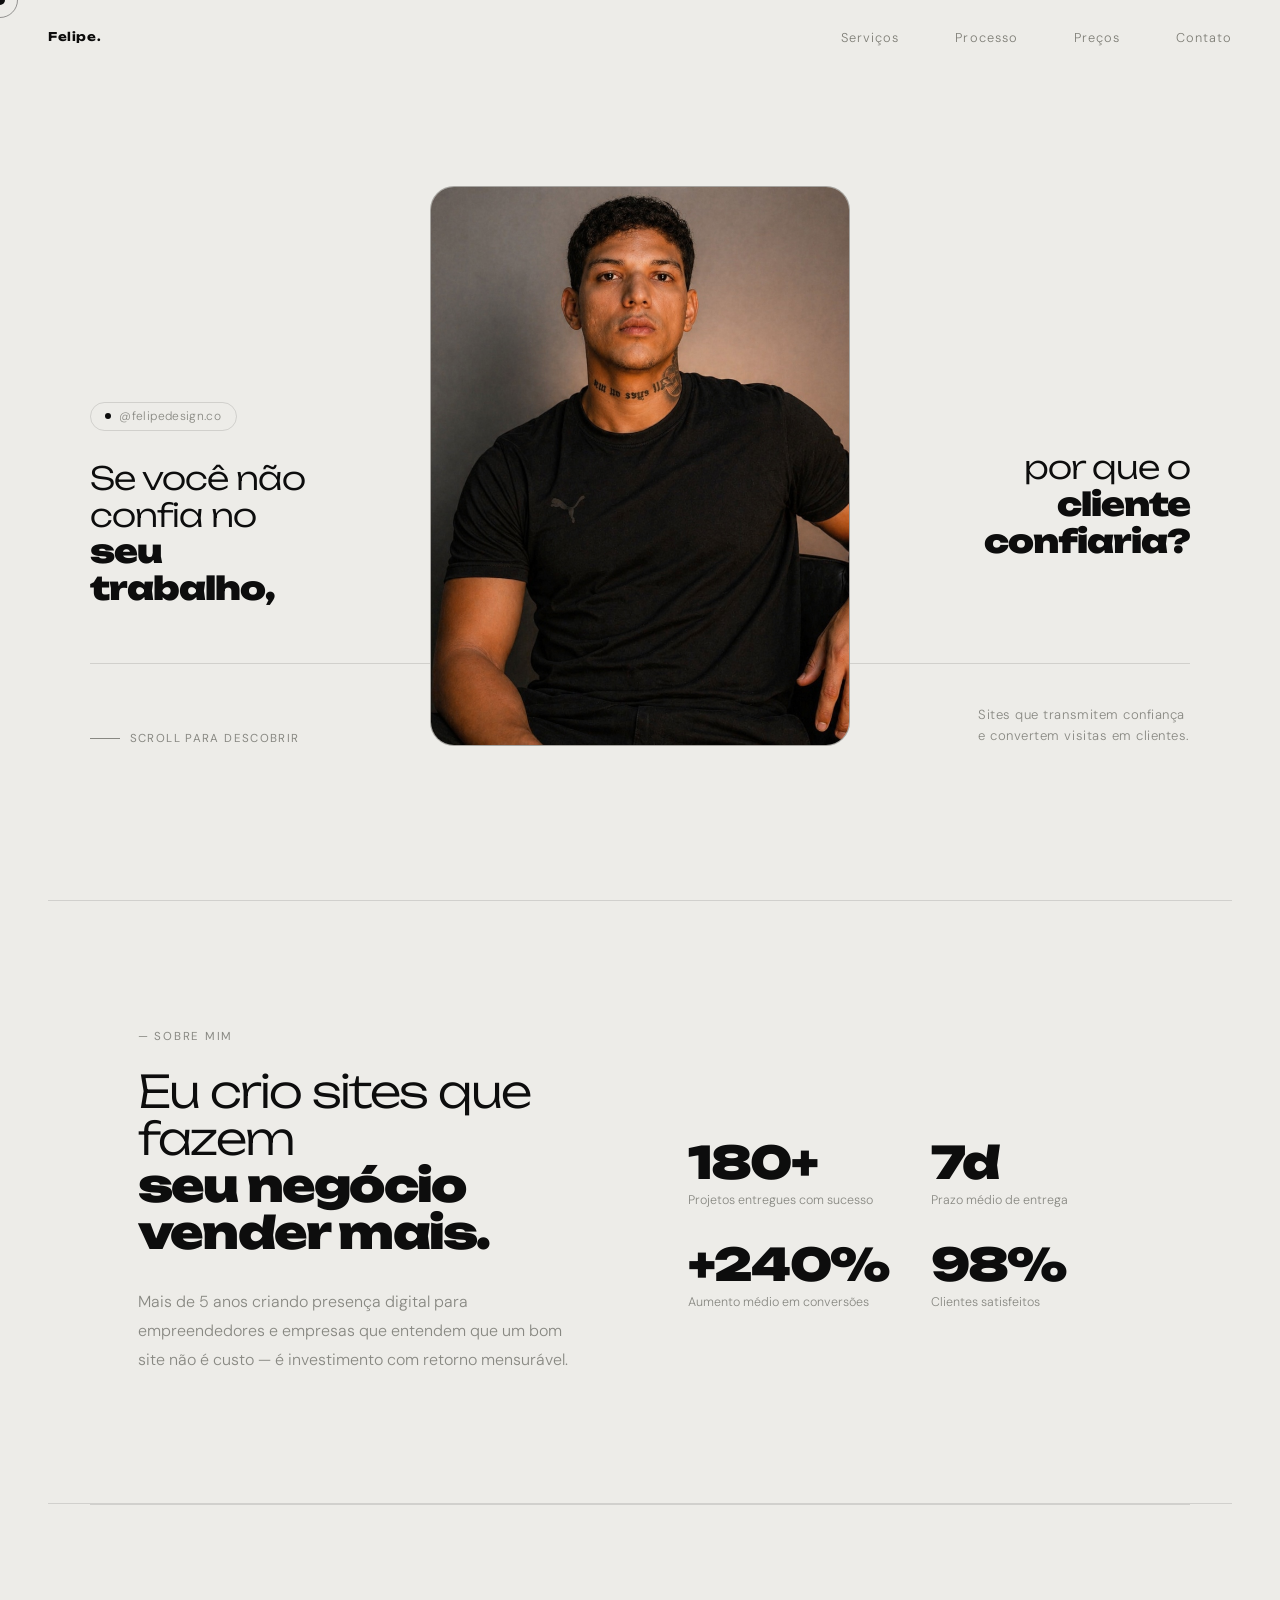
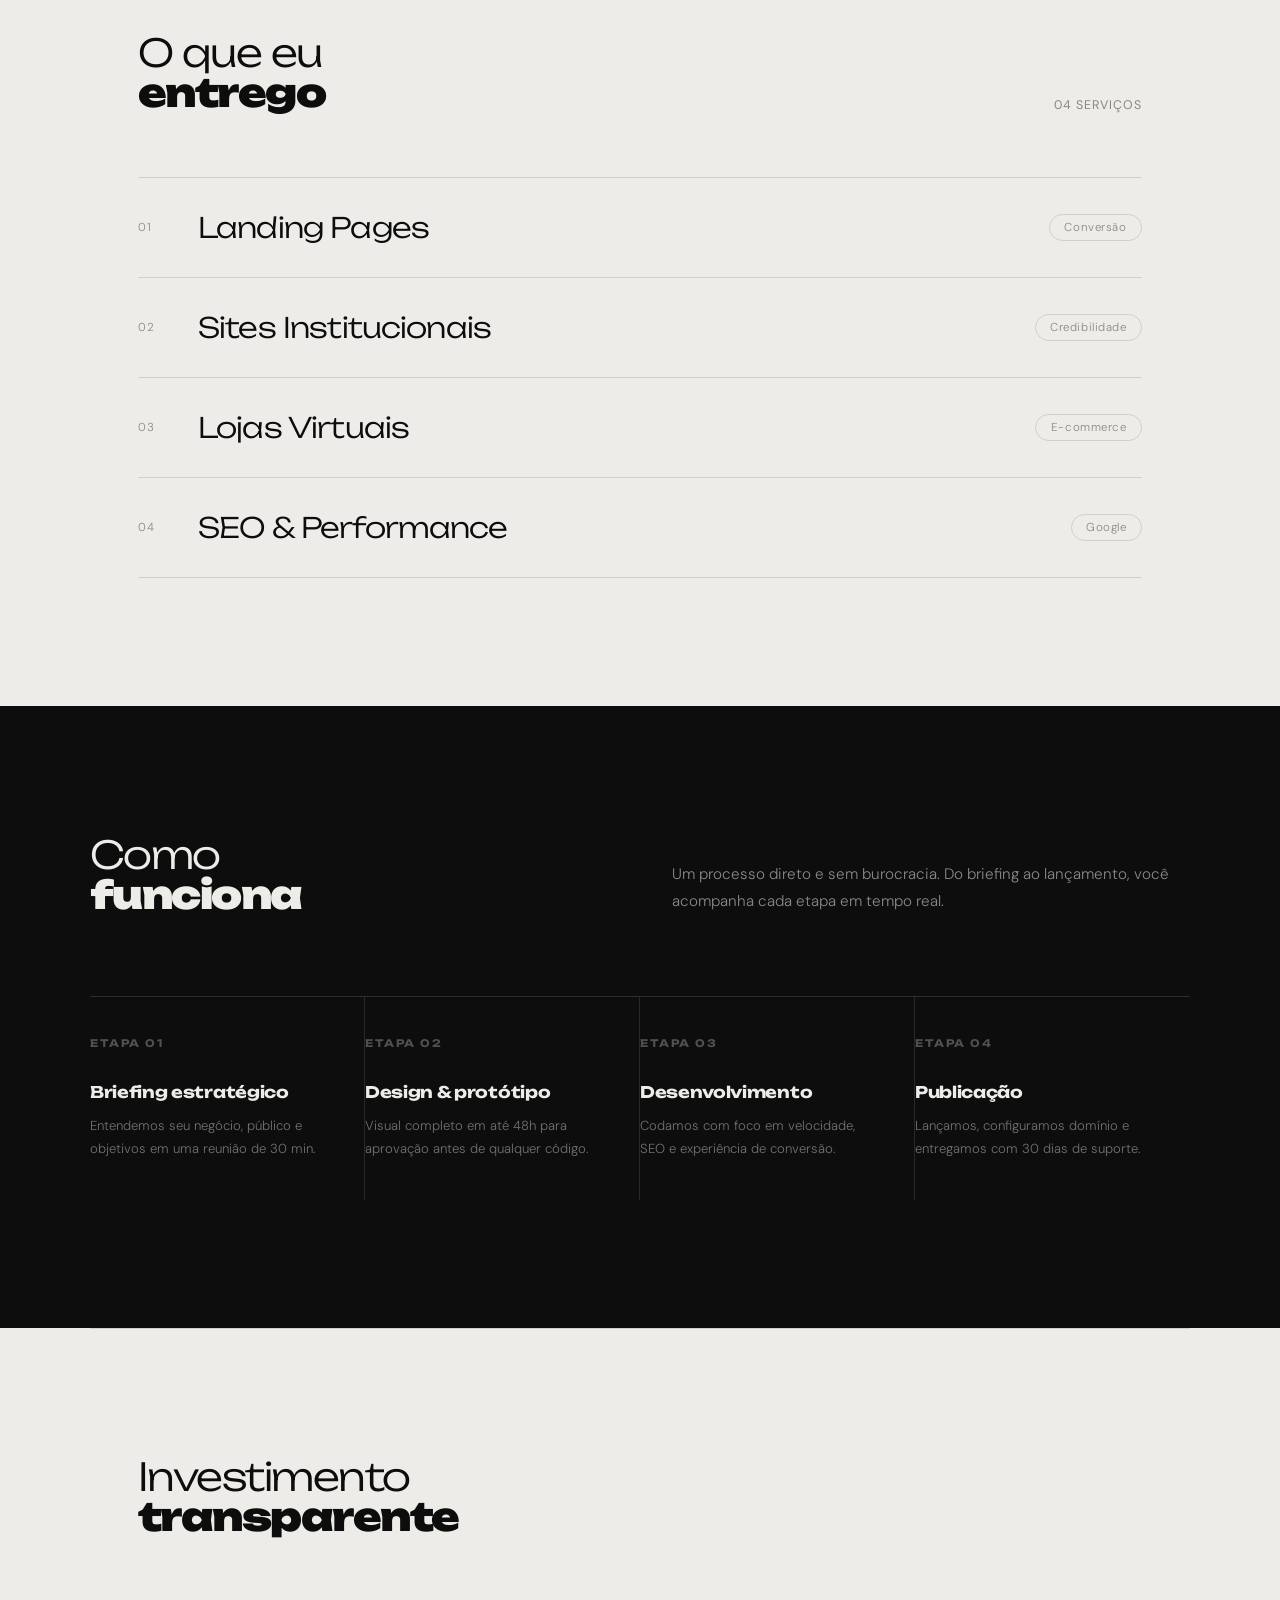
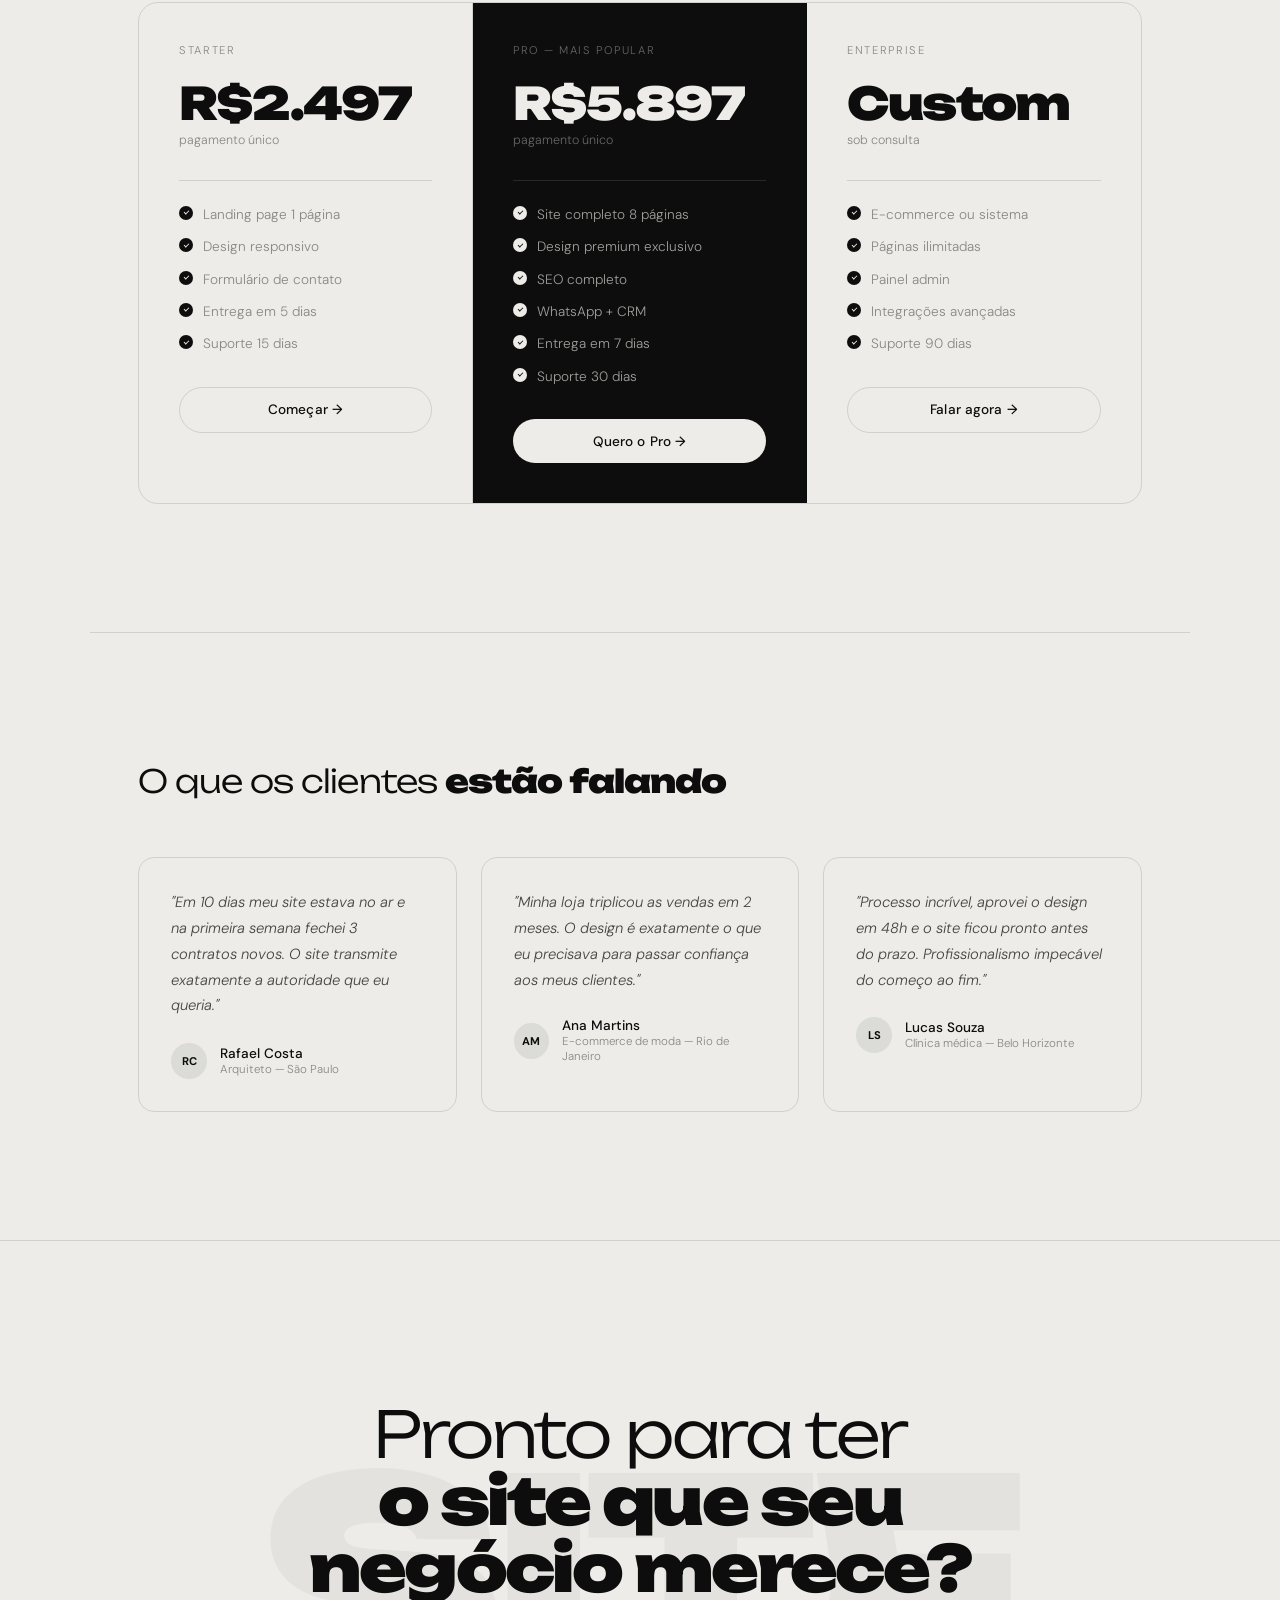
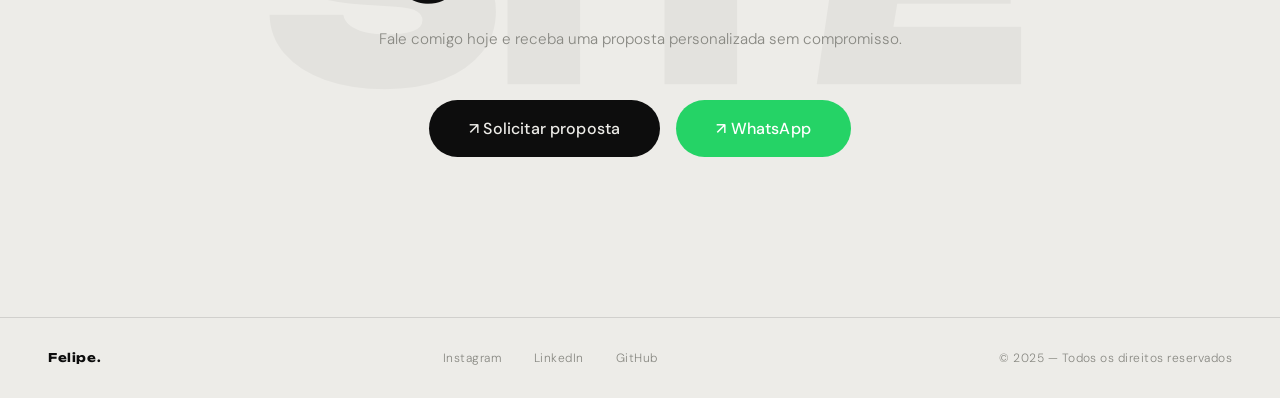
==== commit 3607c3ec: "feat: add user photo and make buttons functional" ====
--- a/index.html
+++ b/index.html
@@ -39,12 +39,7 @@
 
     <div class="photo-wrap">
       <div class="photo-frame">
-        <!-- Substitua o src pela sua foto real -->
-        <img src="sua-foto.jpg" alt="Felipe"
-          onerror="this.style.display='none'; this.parentNode.querySelector('.photo-placeholder').style.display='flex';">
-        <div class="photo-placeholder" style="display:flex">
-          <div class="placeholder-silhouette"></div>
-        </div>
+        <img src="profile.jpg" alt="Felipe">
       </div>
     </div>
 
@@ -194,7 +189,7 @@
         <li><span class="check-icon"></span> Entrega em 5 dias</li>
         <li><span class="check-icon"></span> Suporte 15 dias</li>
       </ul>
-      <button class="btn-plan btn-plan-outline">Começar →</button>
+      <button class="btn-plan btn-plan-outline" onclick="document.getElementById('contato').scrollIntoView({behavior: 'smooth'})">Começar →</button>
     </div>
     <div class="preco-card featured">
       <div class="plan-label">Pro — Mais popular</div>
@@ -209,7 +204,7 @@
         <li><span class="check-icon"></span> Entrega em 7 dias</li>
         <li><span class="check-icon"></span> Suporte 30 dias</li>
       </ul>
-      <button class="btn-plan btn-plan-fill">Quero o Pro →</button>
+      <button class="btn-plan btn-plan-fill" onclick="document.getElementById('contato').scrollIntoView({behavior: 'smooth'})">Quero o Pro →</button>
     </div>
     <div class="preco-card">
       <div class="plan-label">Enterprise</div>
@@ -223,7 +218,7 @@
         <li><span class="check-icon"></span> Integrações avançadas</li>
         <li><span class="check-icon"></span> Suporte 90 dias</li>
       </ul>
-      <button class="btn-plan btn-plan-outline">Falar agora →</button>
+      <button class="btn-plan btn-plan-outline" onclick="document.getElementById('contato').scrollIntoView({behavior: 'smooth'})">Falar agora →</button>
     </div>
   </div>
 </section>
@@ -272,8 +267,8 @@
     <h2><span>Pronto para ter</span><br>o site que seu<br>negócio merece?</h2>
     <p>Fale comigo hoje e receba uma proposta personalizada sem compromisso.</p>
     <div class="cta-btns">
-      <a href="#" class="btn-cta" style="font-size:1rem;padding:1.1rem 2.5rem">↗ Solicitar proposta</a>
-      <a href="#" class="btn-cta" style="font-size:1rem;padding:1.1rem 2.5rem;background:#25D366">↗ WhatsApp</a>
+      <a href="mailto:soufelipemorais@gmail.com" class="btn-cta" style="font-size:1rem;padding:1.1rem 2.5rem">↗ Solicitar proposta</a>
+      <a href="https://wa.me/5561000000000?text=Ol%C3%A1%20Felipe,%20gostaria%20de%20solicitar%20uma%20proposta!" target="_blank" class="btn-cta" style="font-size:1rem;padding:1.1rem 2.5rem;background:#25D366;color:#FFF">↗ WhatsApp</a>
     </div>
   </div>
 </section>
@@ -281,9 +276,9 @@
 <footer>
   <div class="nav-logo" style="font-family:'Unbounded',sans-serif;font-size:.75rem;font-weight:700;color:#0D0D0D">Felipe.</div>
   <div class="foot-links">
-    <a href="#">Instagram</a>
-    <a href="#">LinkedIn</a>
-    <a href="#">Behance</a>
+    <a href="https://instagram.com/felipemorais_" target="_blank">Instagram</a>
+    <a href="https://linkedin.com/in/felipemorais" target="_blank">LinkedIn</a>
+    <a href="https://github.com/DevSyntaxx" target="_blank">GitHub</a>
   </div>
   <div>© 2025 — Todos os direitos reservados</div>
 </footer>
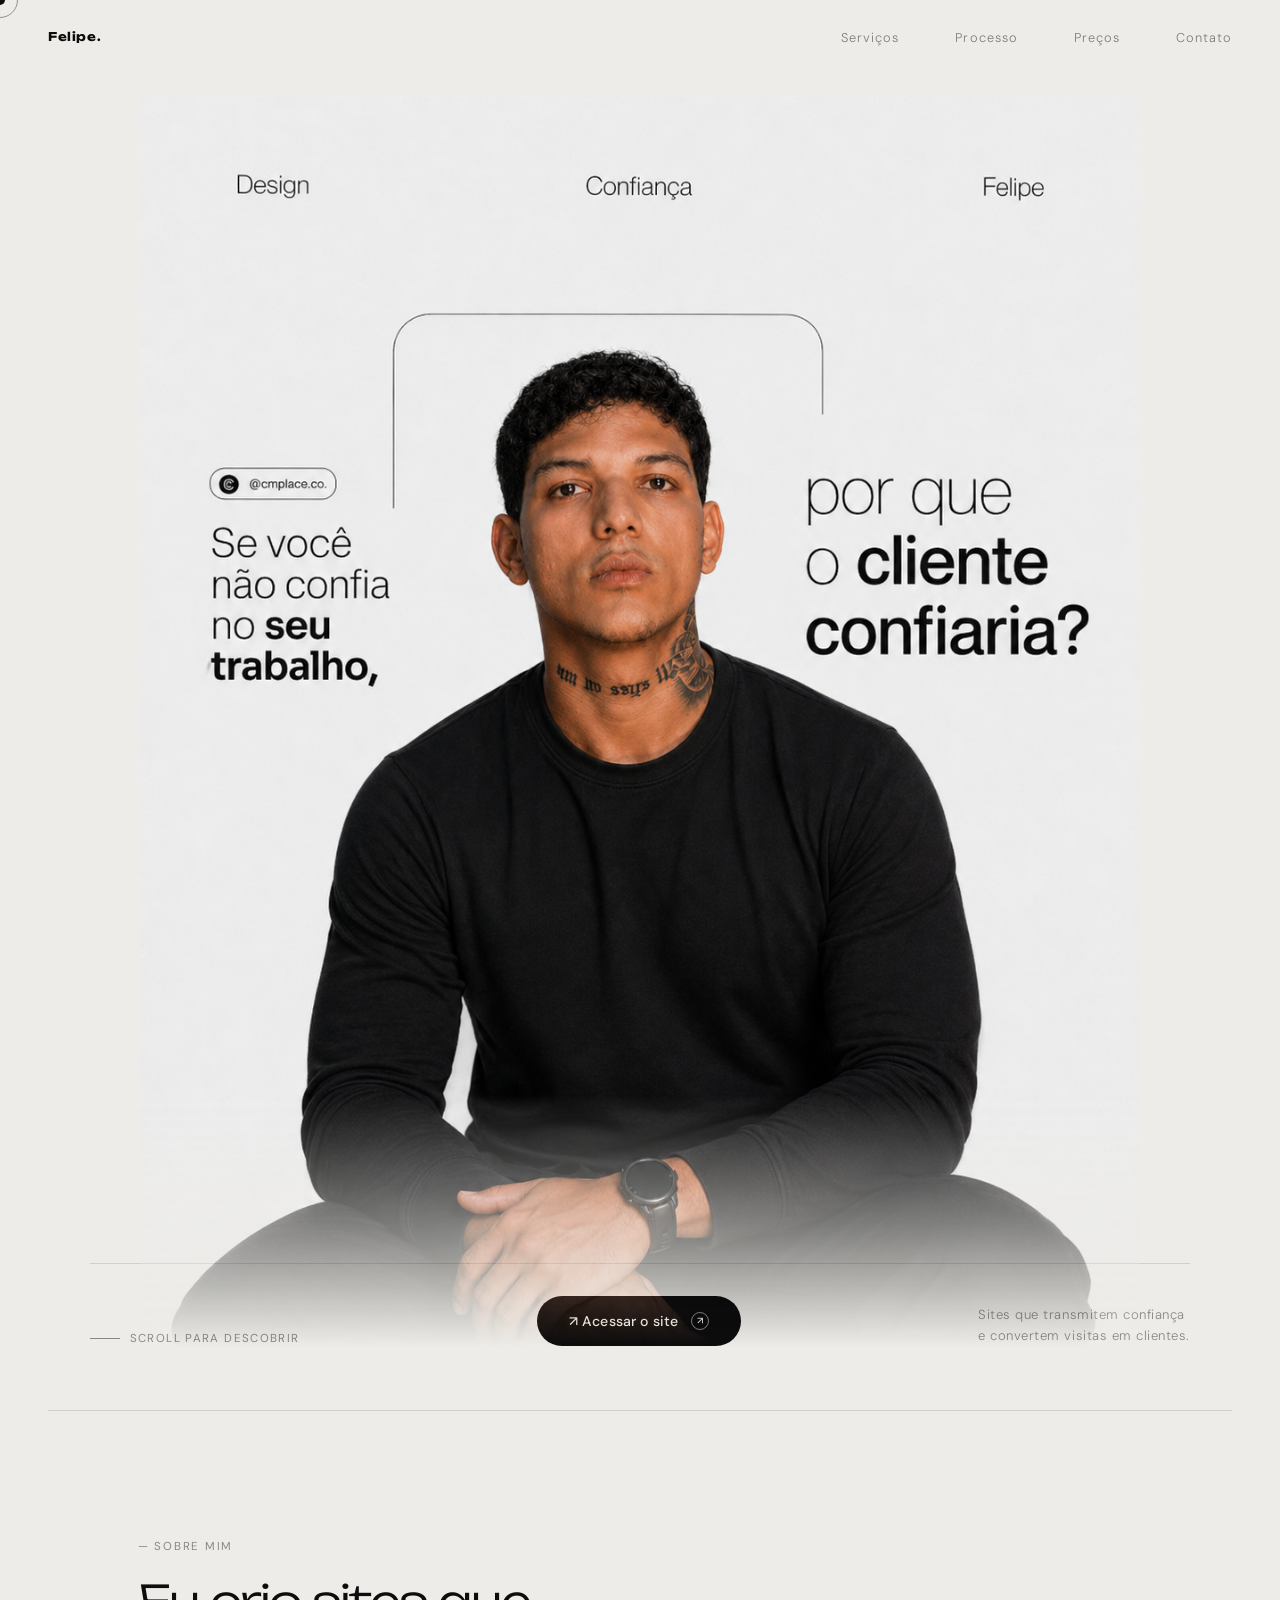
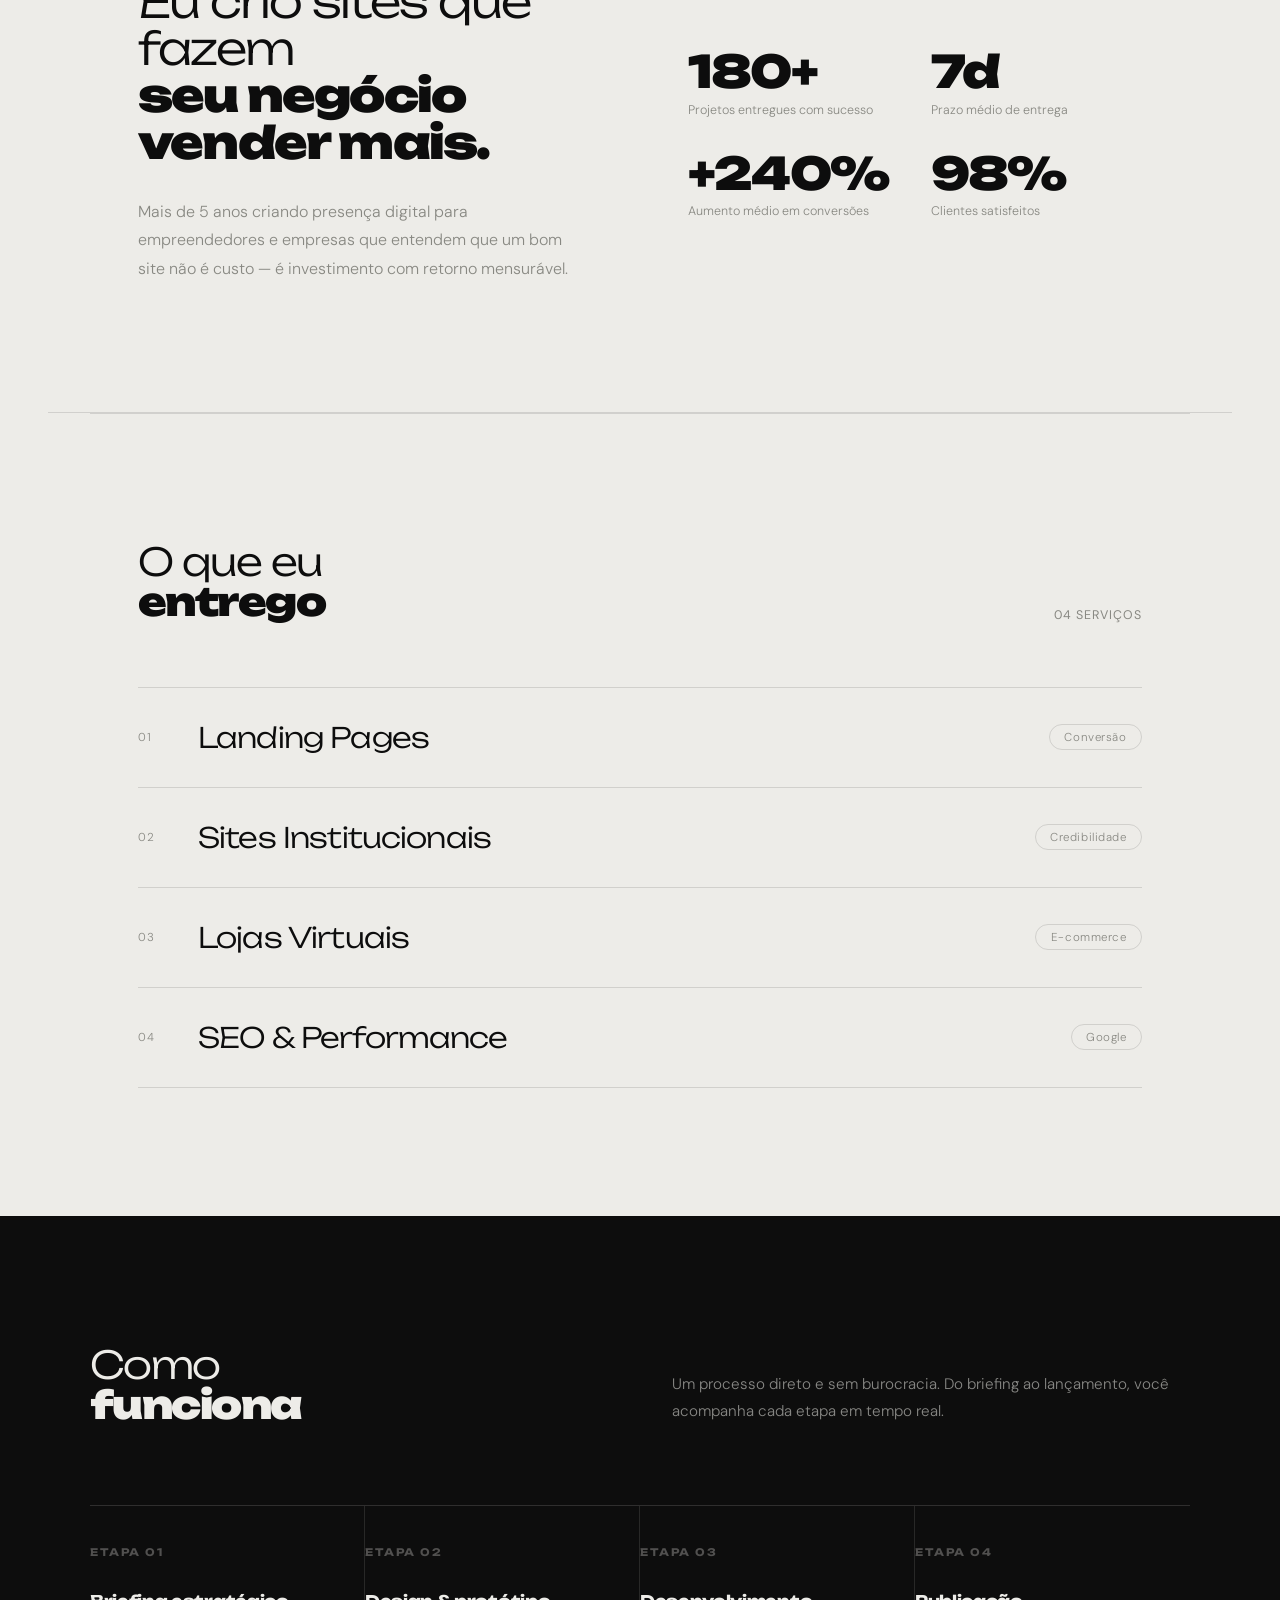
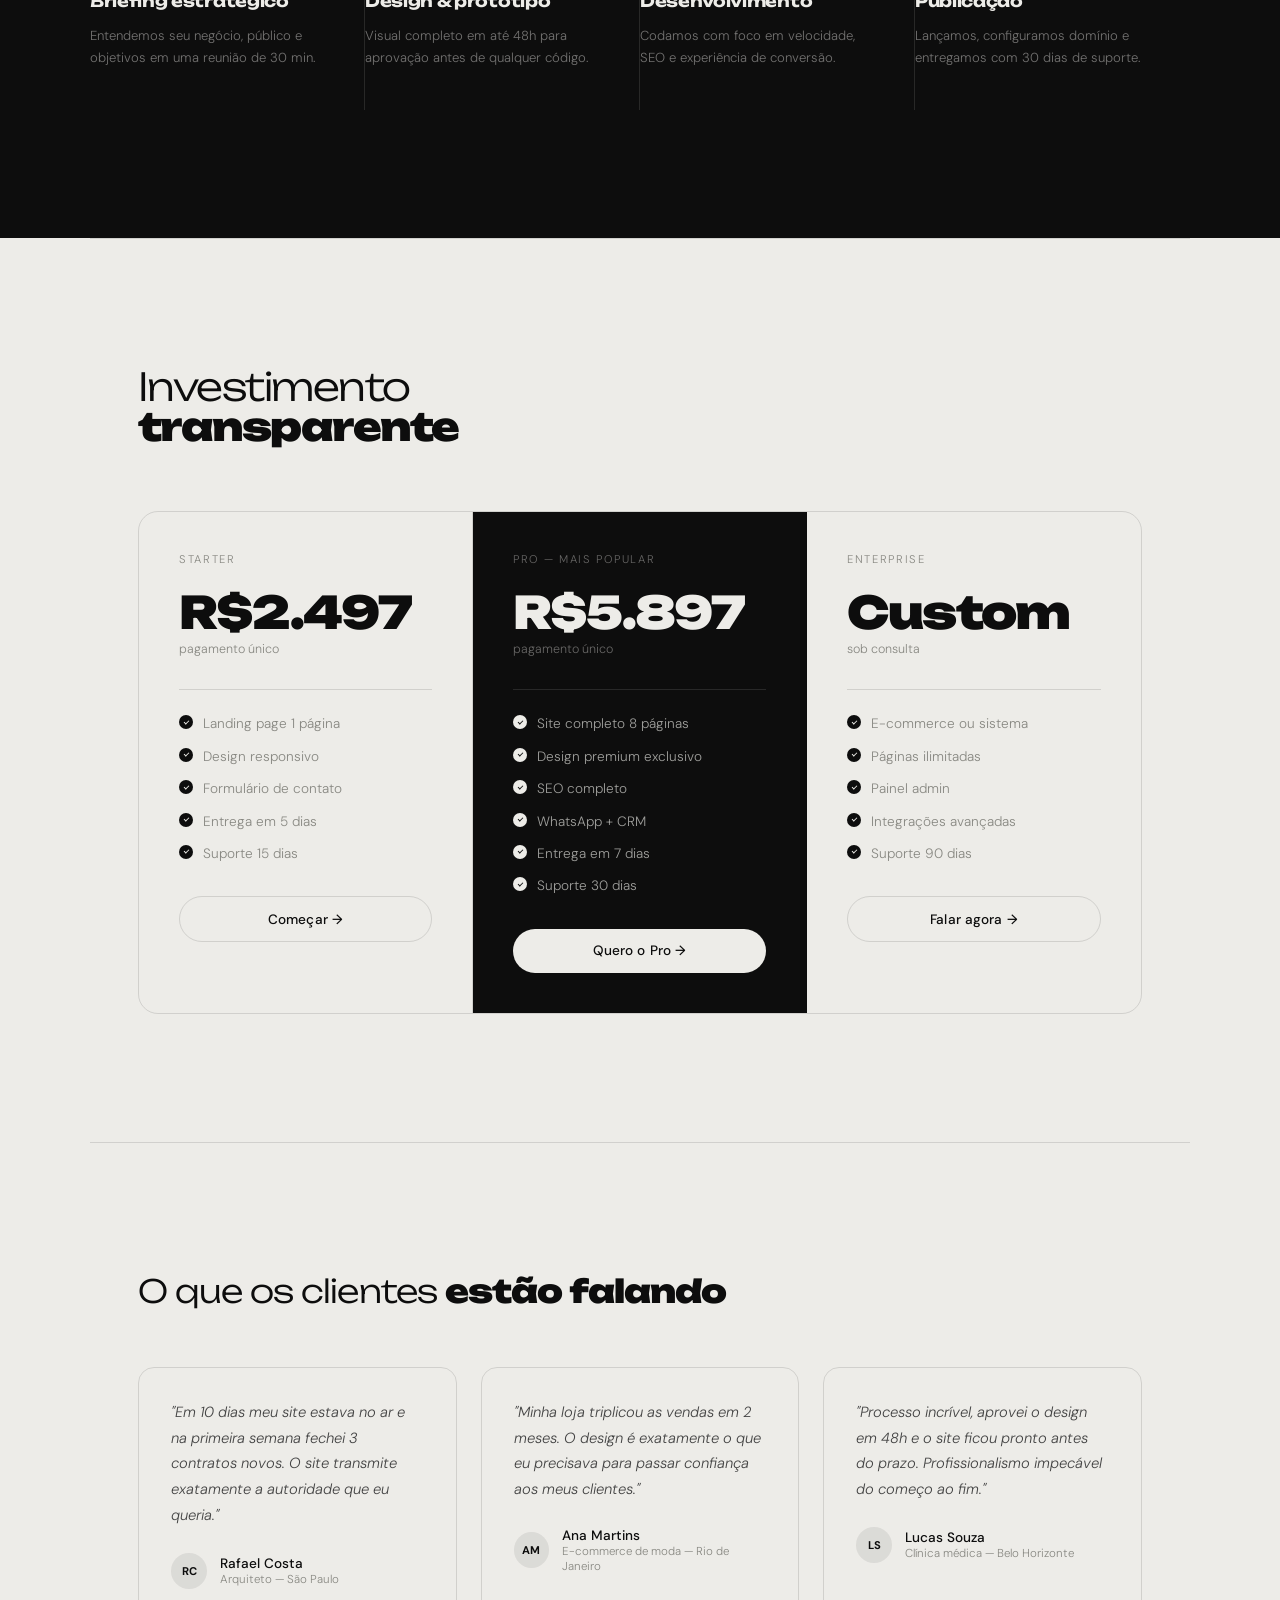
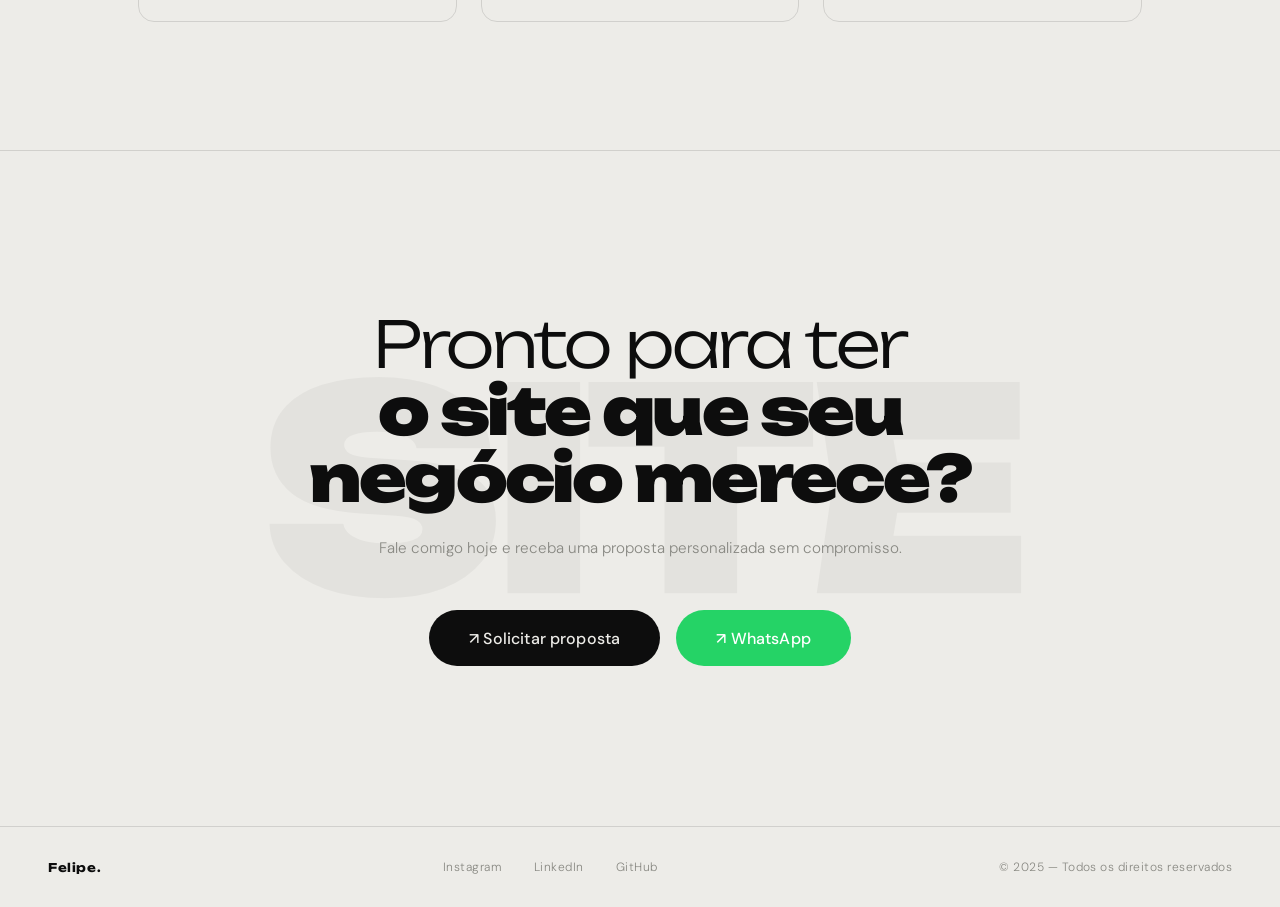
==== commit cf4fb41c: "feat: remove html text overlays and adjust image wrapper for baked-in design" ====
--- a/index.html
+++ b/index.html
@@ -26,28 +26,10 @@
 <section class="hero">
   <div class="hero-inner">
 
-    <div class="text-left">
-      <div class="handle">
-        <div class="handle-dot"></div>
-        @felipedesign.co
-      </div>
-      <h2>
-        Se você não confia
-        no <strong>seu<br>trabalho,</strong>
-      </h2>
-    </div>
-
     <div class="photo-wrap">
       <div class="photo-frame">
         <img src="profile.jpg" alt="Felipe">
       </div>
-    </div>
-
-    <div class="text-right">
-      <h2>
-        por que
-        o <strong>cliente<br>confiaria?</strong>
-      </h2>
     </div>
 
     <div class="hero-bottom">
--- a/index.css
+++ b/index.css
@@ -90,25 +90,25 @@
 
   /* PHOTO */
   .photo-wrap {
-    grid-column: 2;
+    grid-column: 1 / 4;
     grid-row: 1 / 4;
     position: relative;
     z-index: 2;
     animation: fadeIn 1s 0.2s ease both;
+    display: flex;
+    justify-content: center;
   }
   .photo-frame {
-    border: 1px solid rgba(13,13,13,0.18);
-    border-radius: 24px;
+    width: 100%;
+    max-width: 1000px;
     overflow: hidden;
-    aspect-ratio: 3/4;
-    background: #C8C6C0;
     position: relative;
+    -webkit-mask-image: linear-gradient(to bottom, black 80%, transparent 100%);
+    mask-image: linear-gradient(to bottom, black 80%, transparent 100%);
   }
   .photo-frame img {
-    width: 100%; height: 100%;
-    object-fit: cover;
+    width: 100%; height: auto;
     display: block;
-    filter: grayscale(8%);
   }
   /* PLACEHOLDER se não tiver imagem */
   .photo-placeholder {
